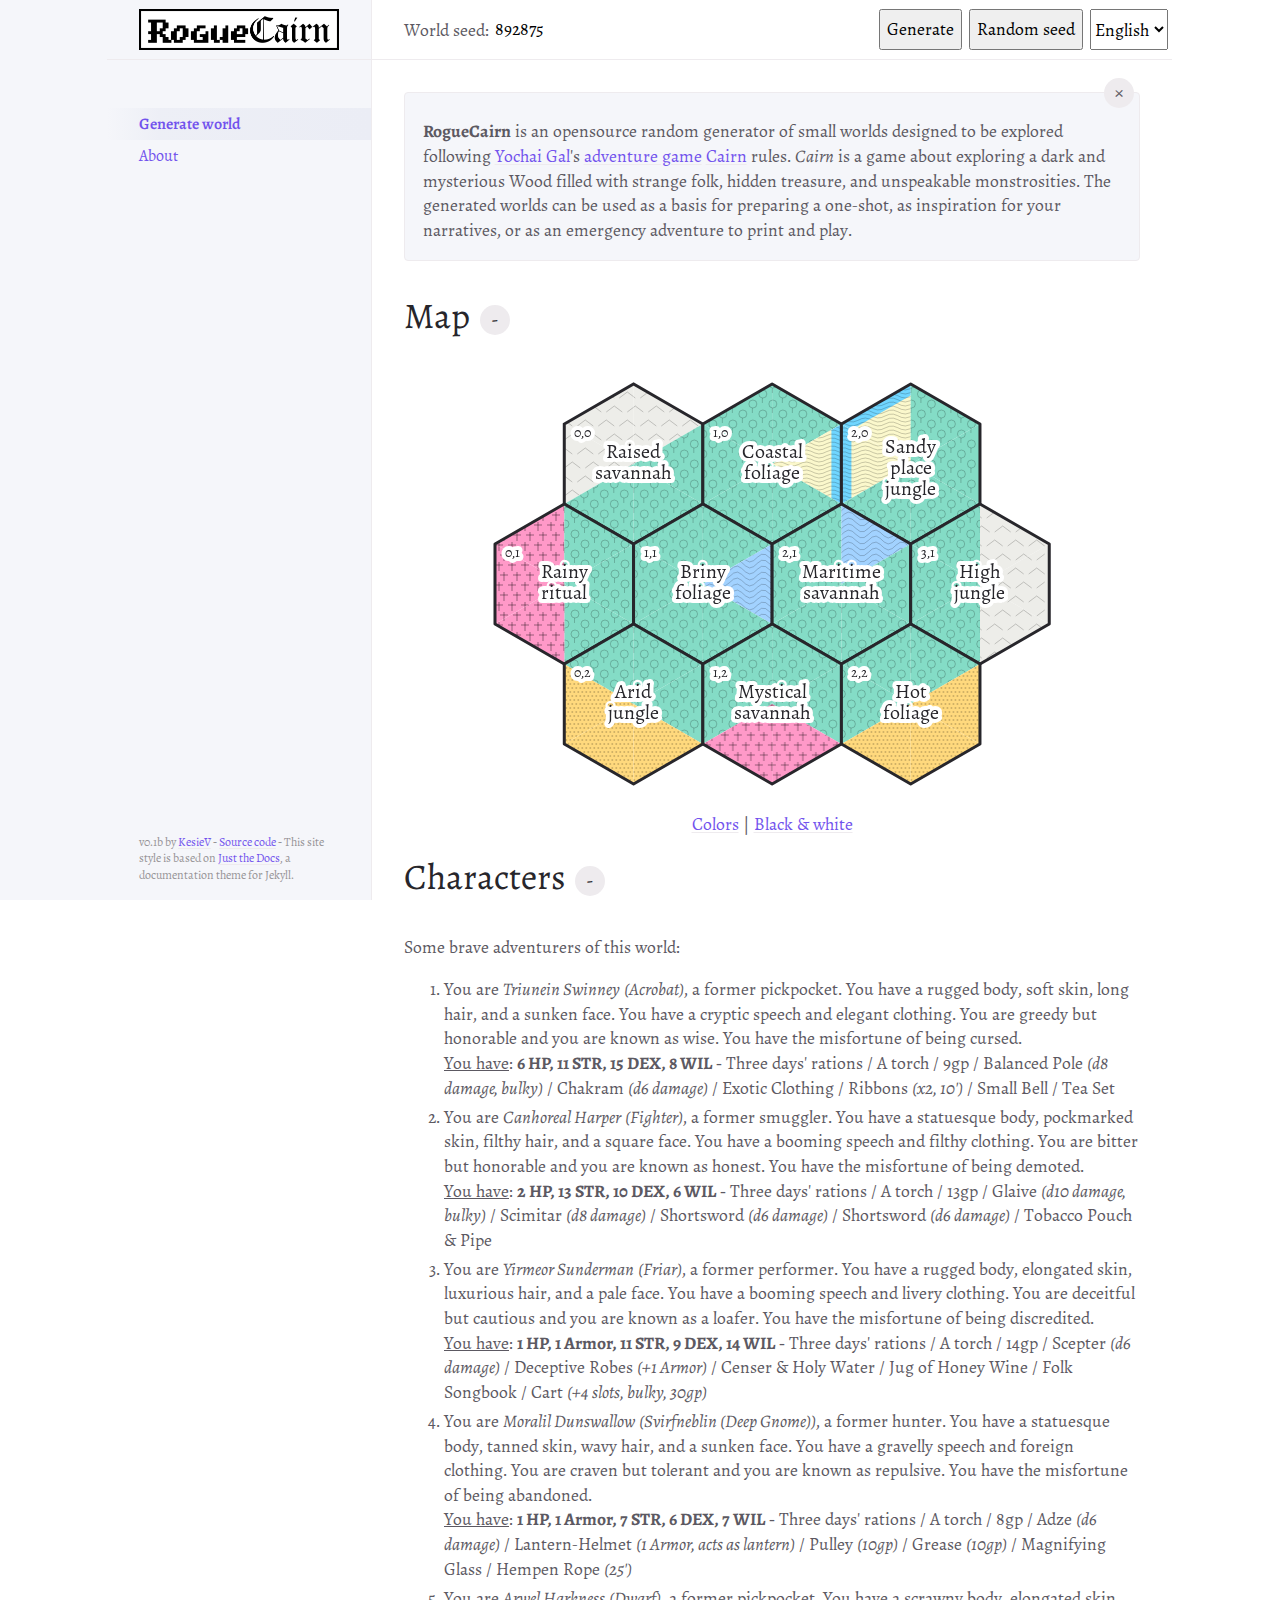
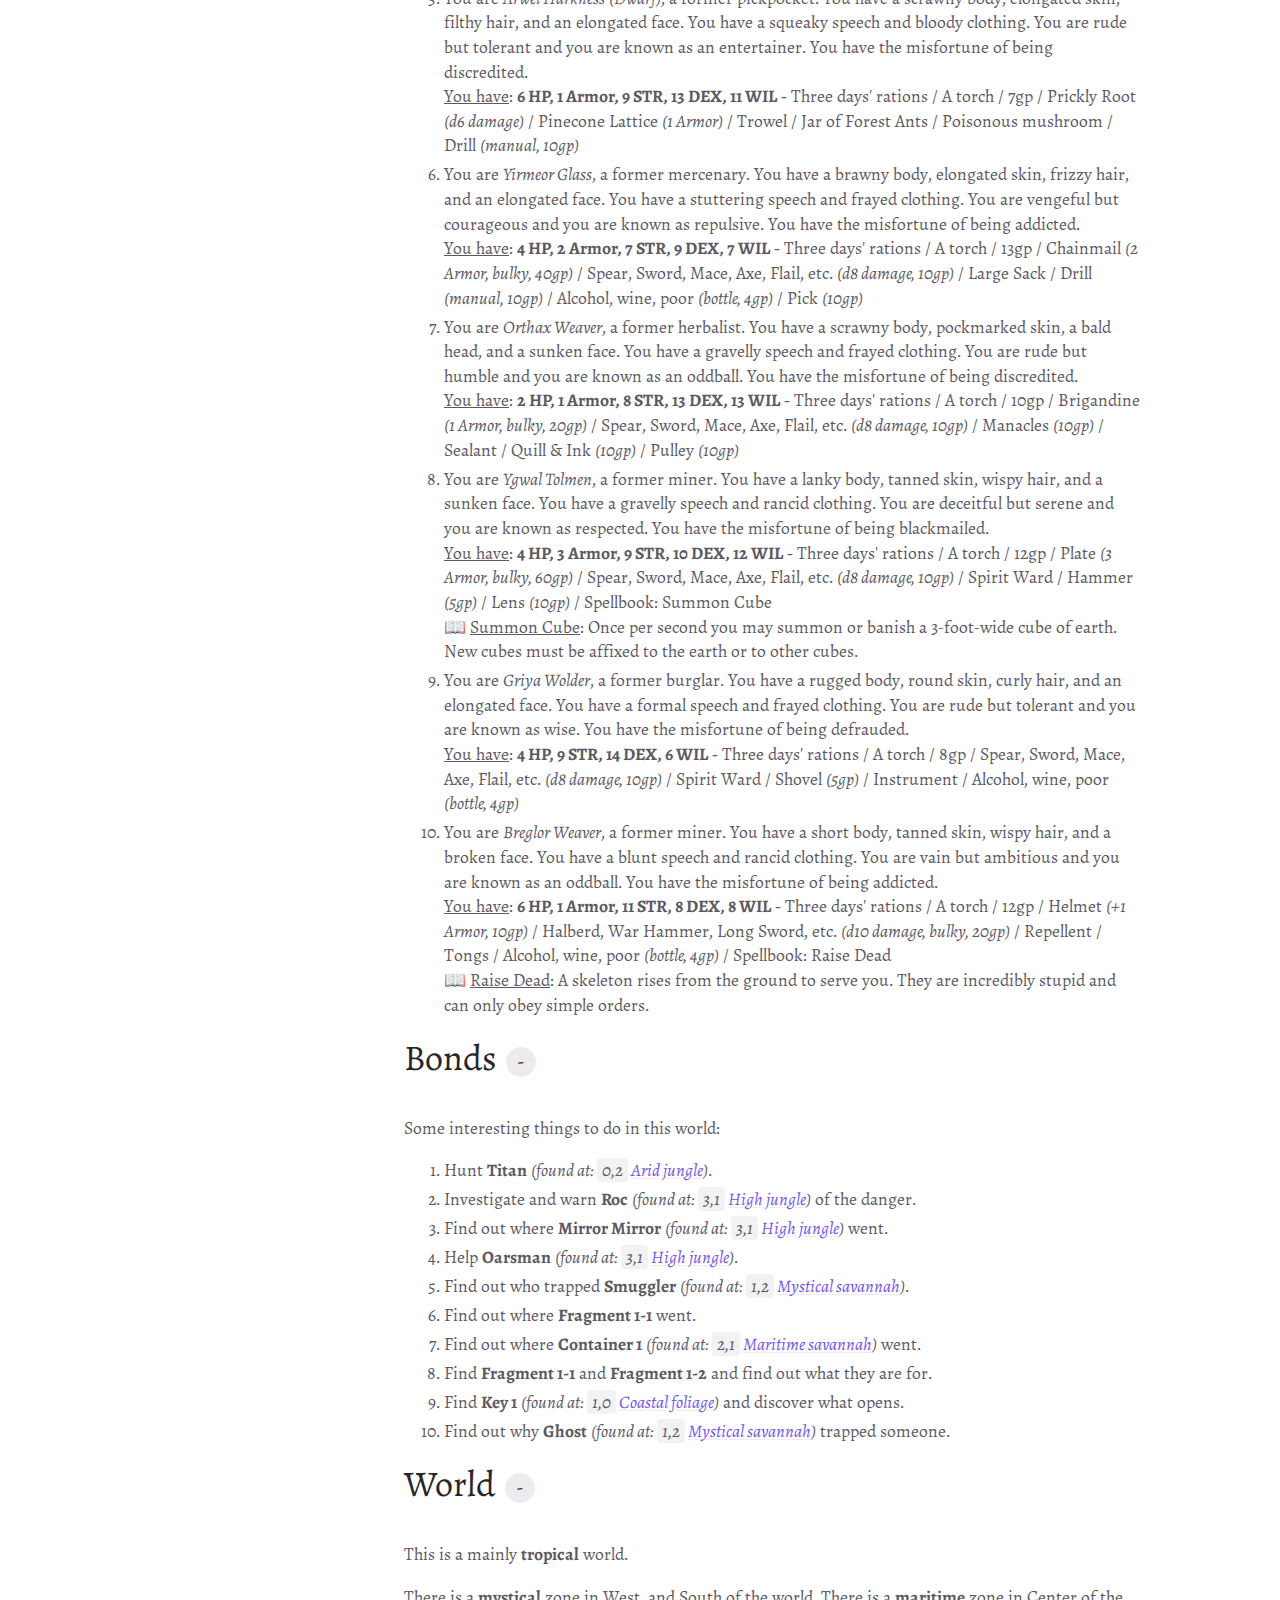
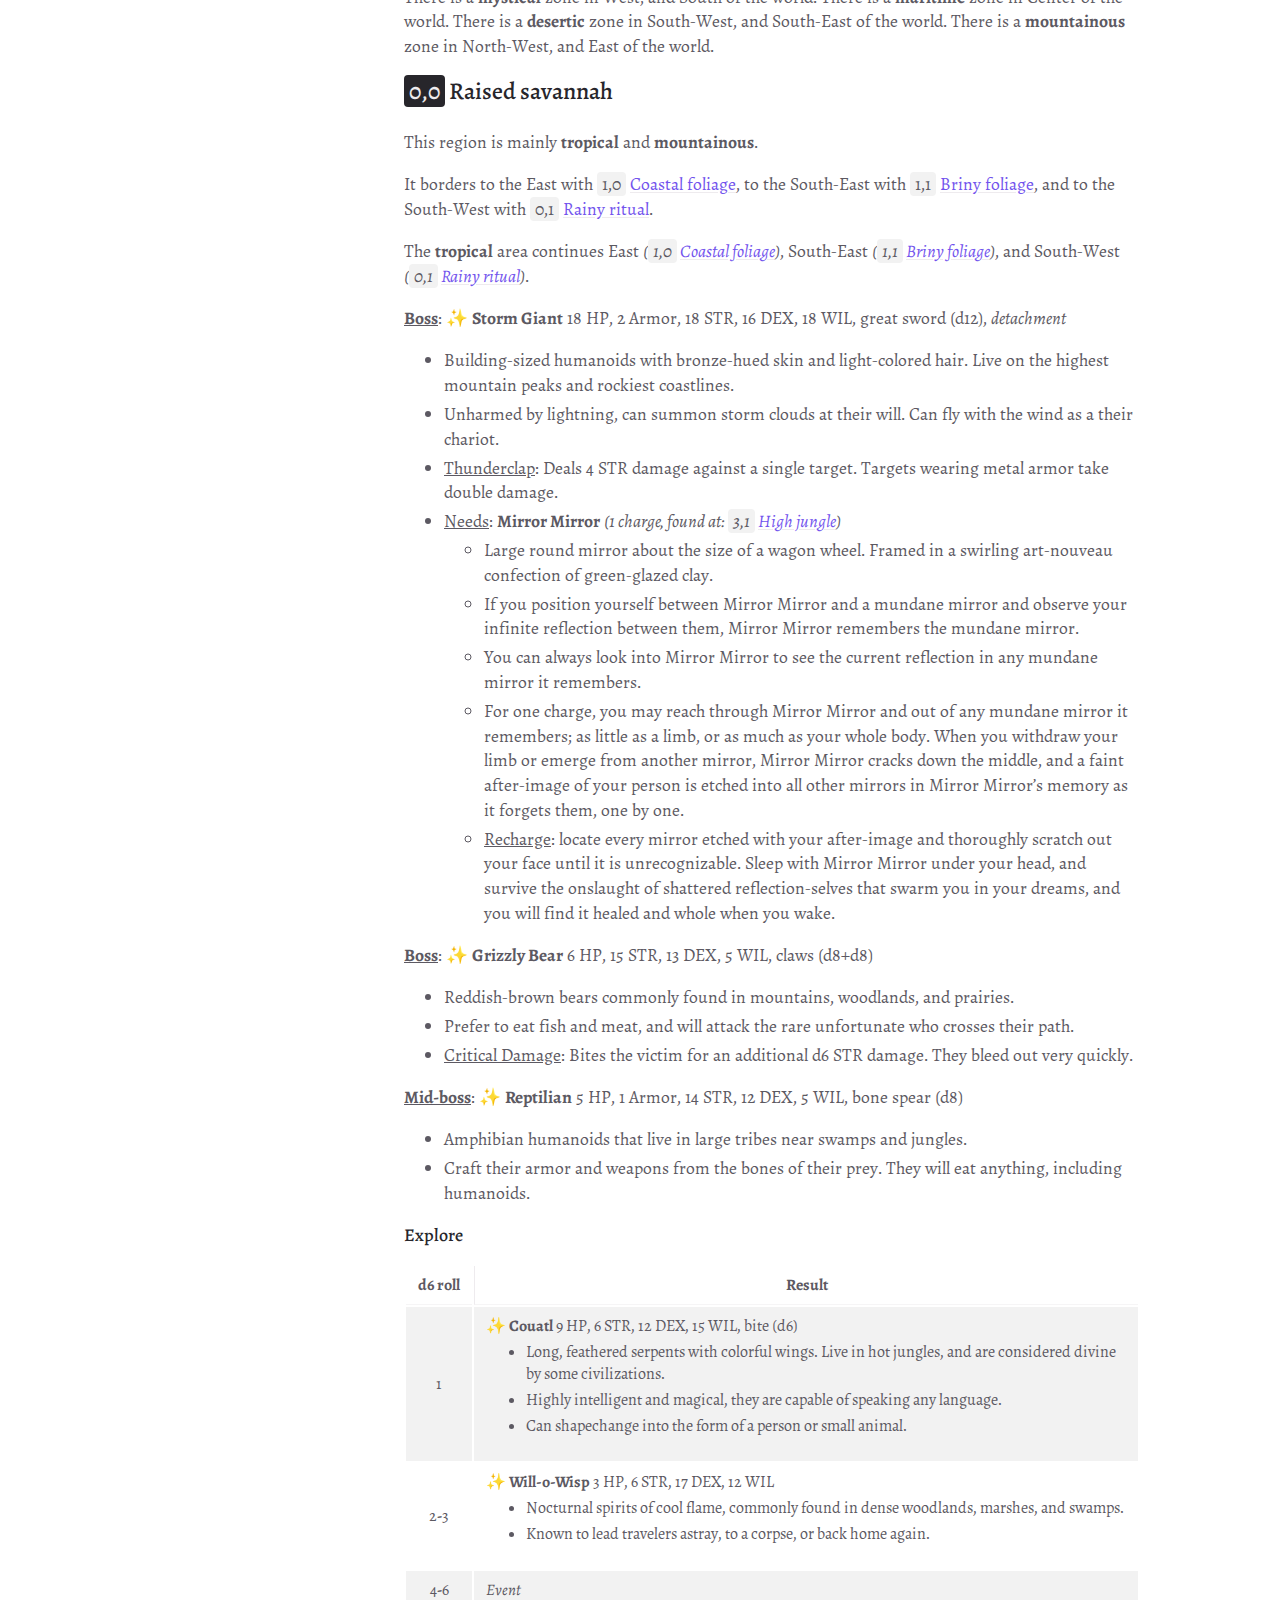
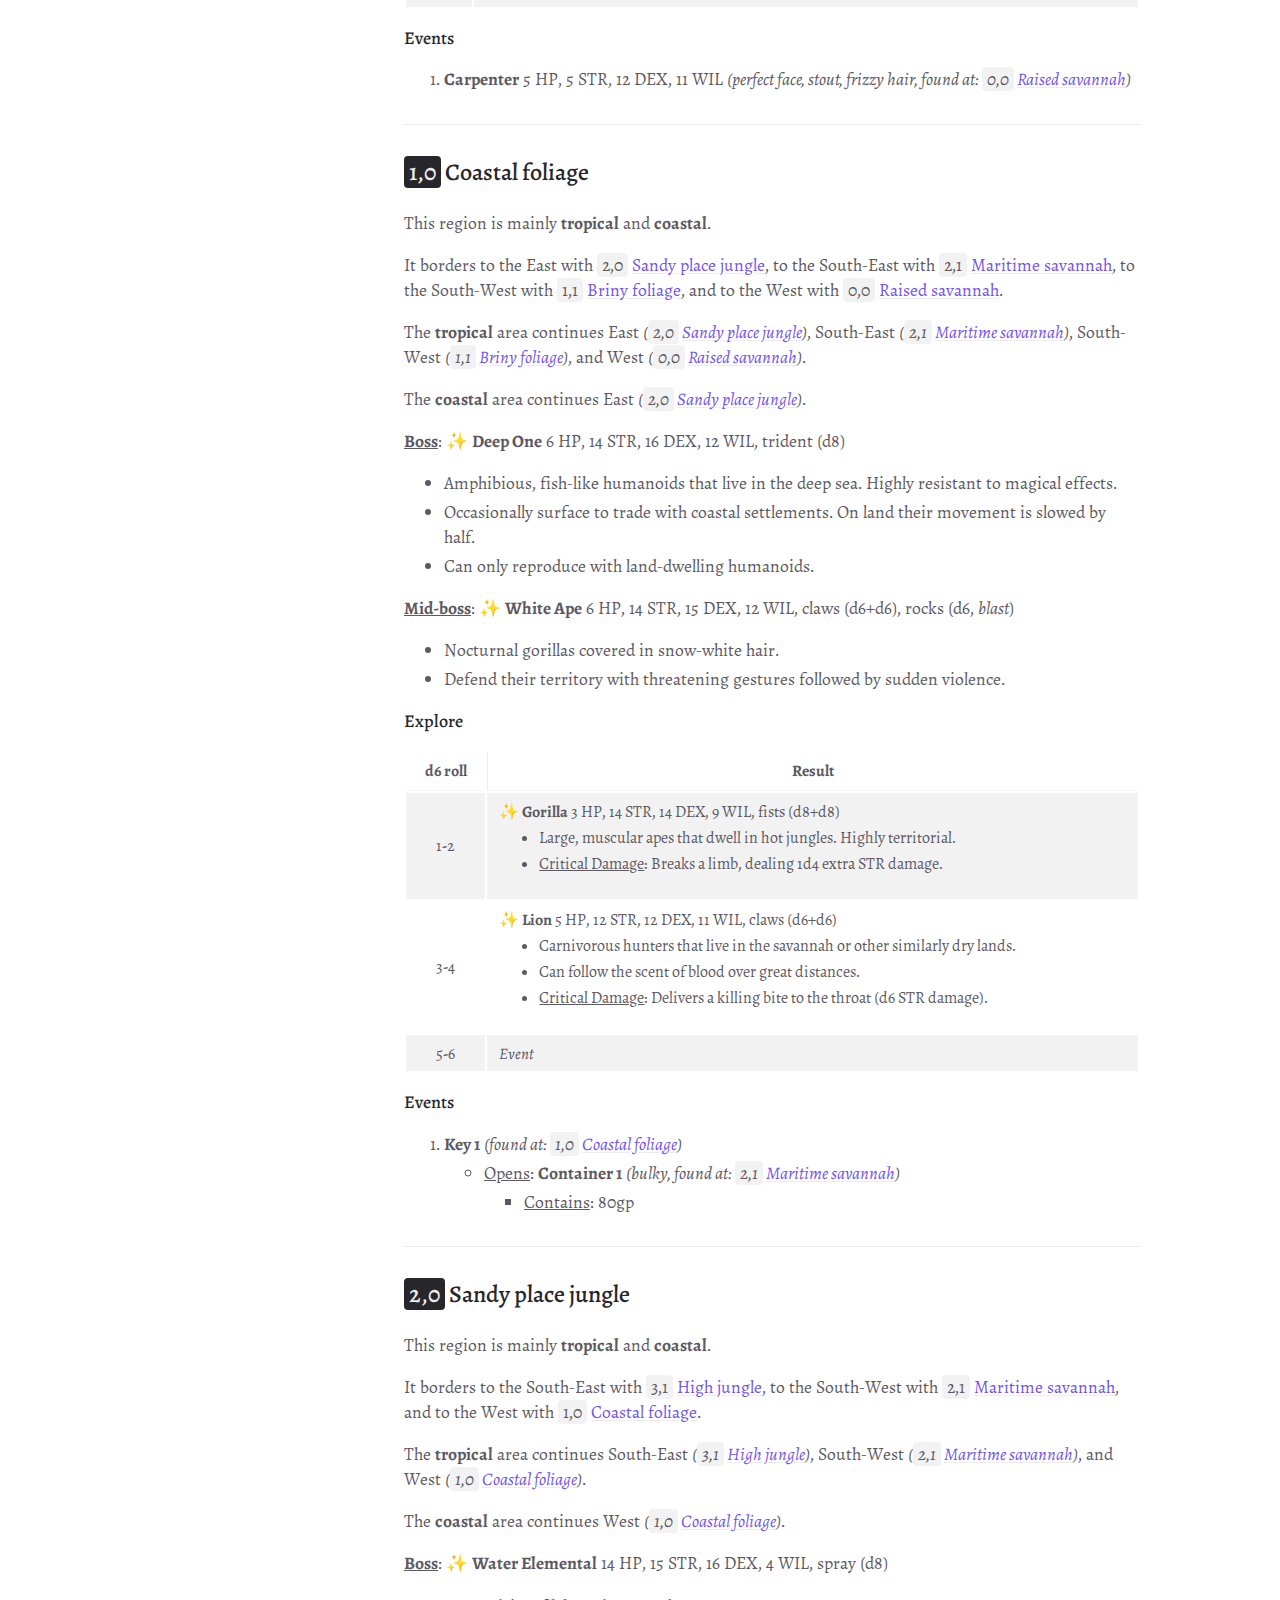
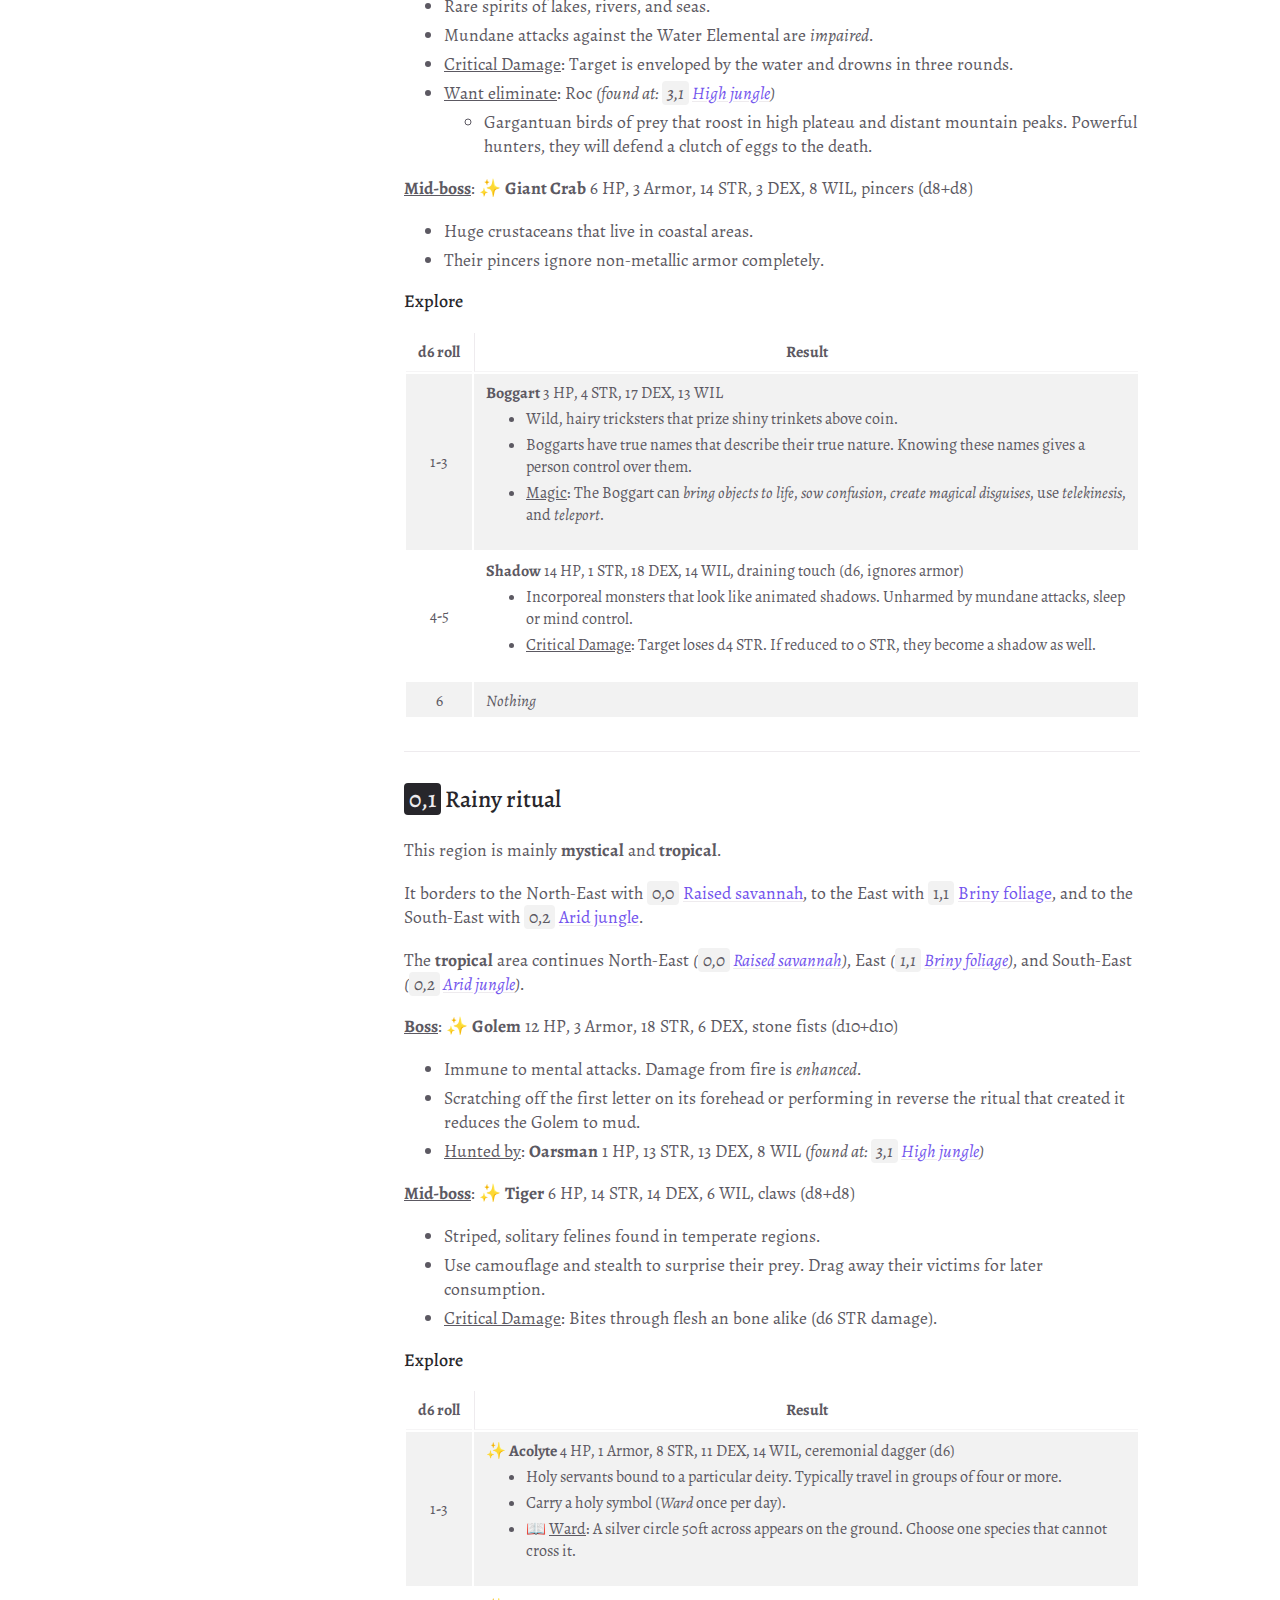
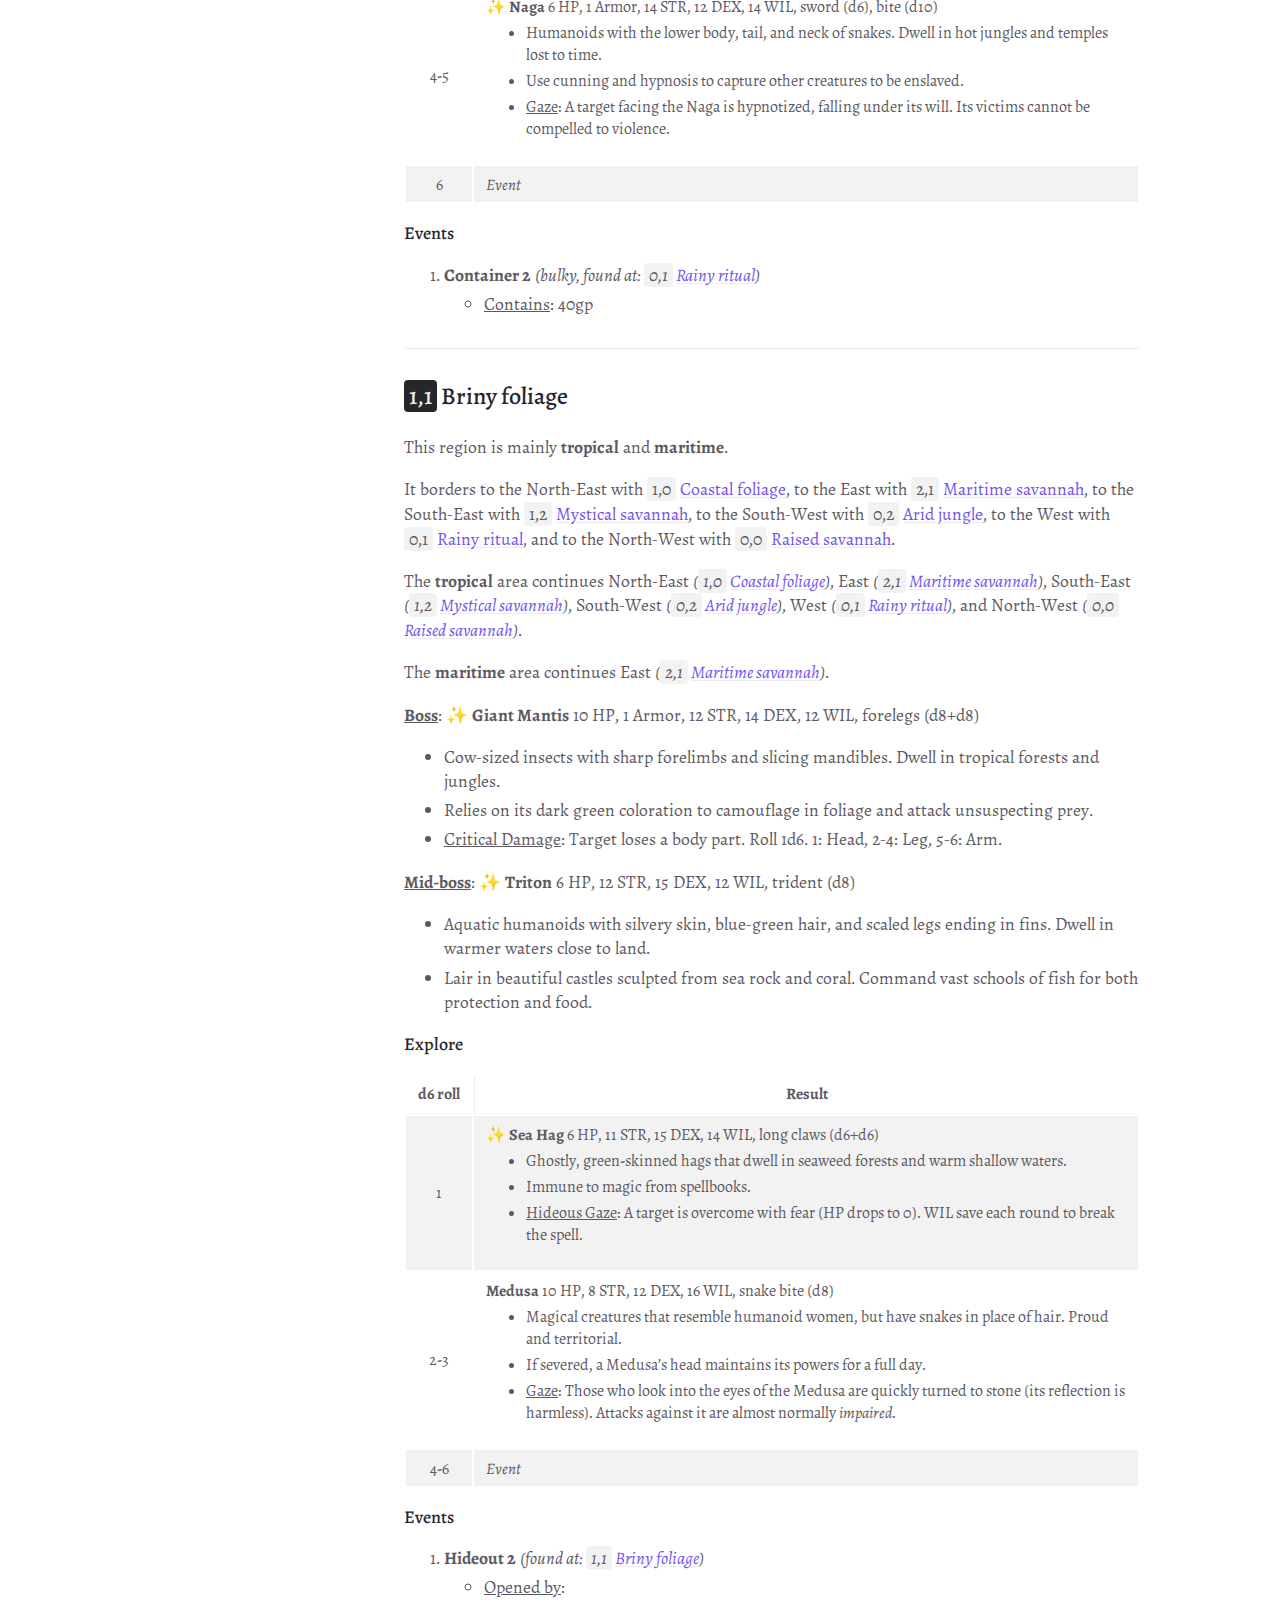
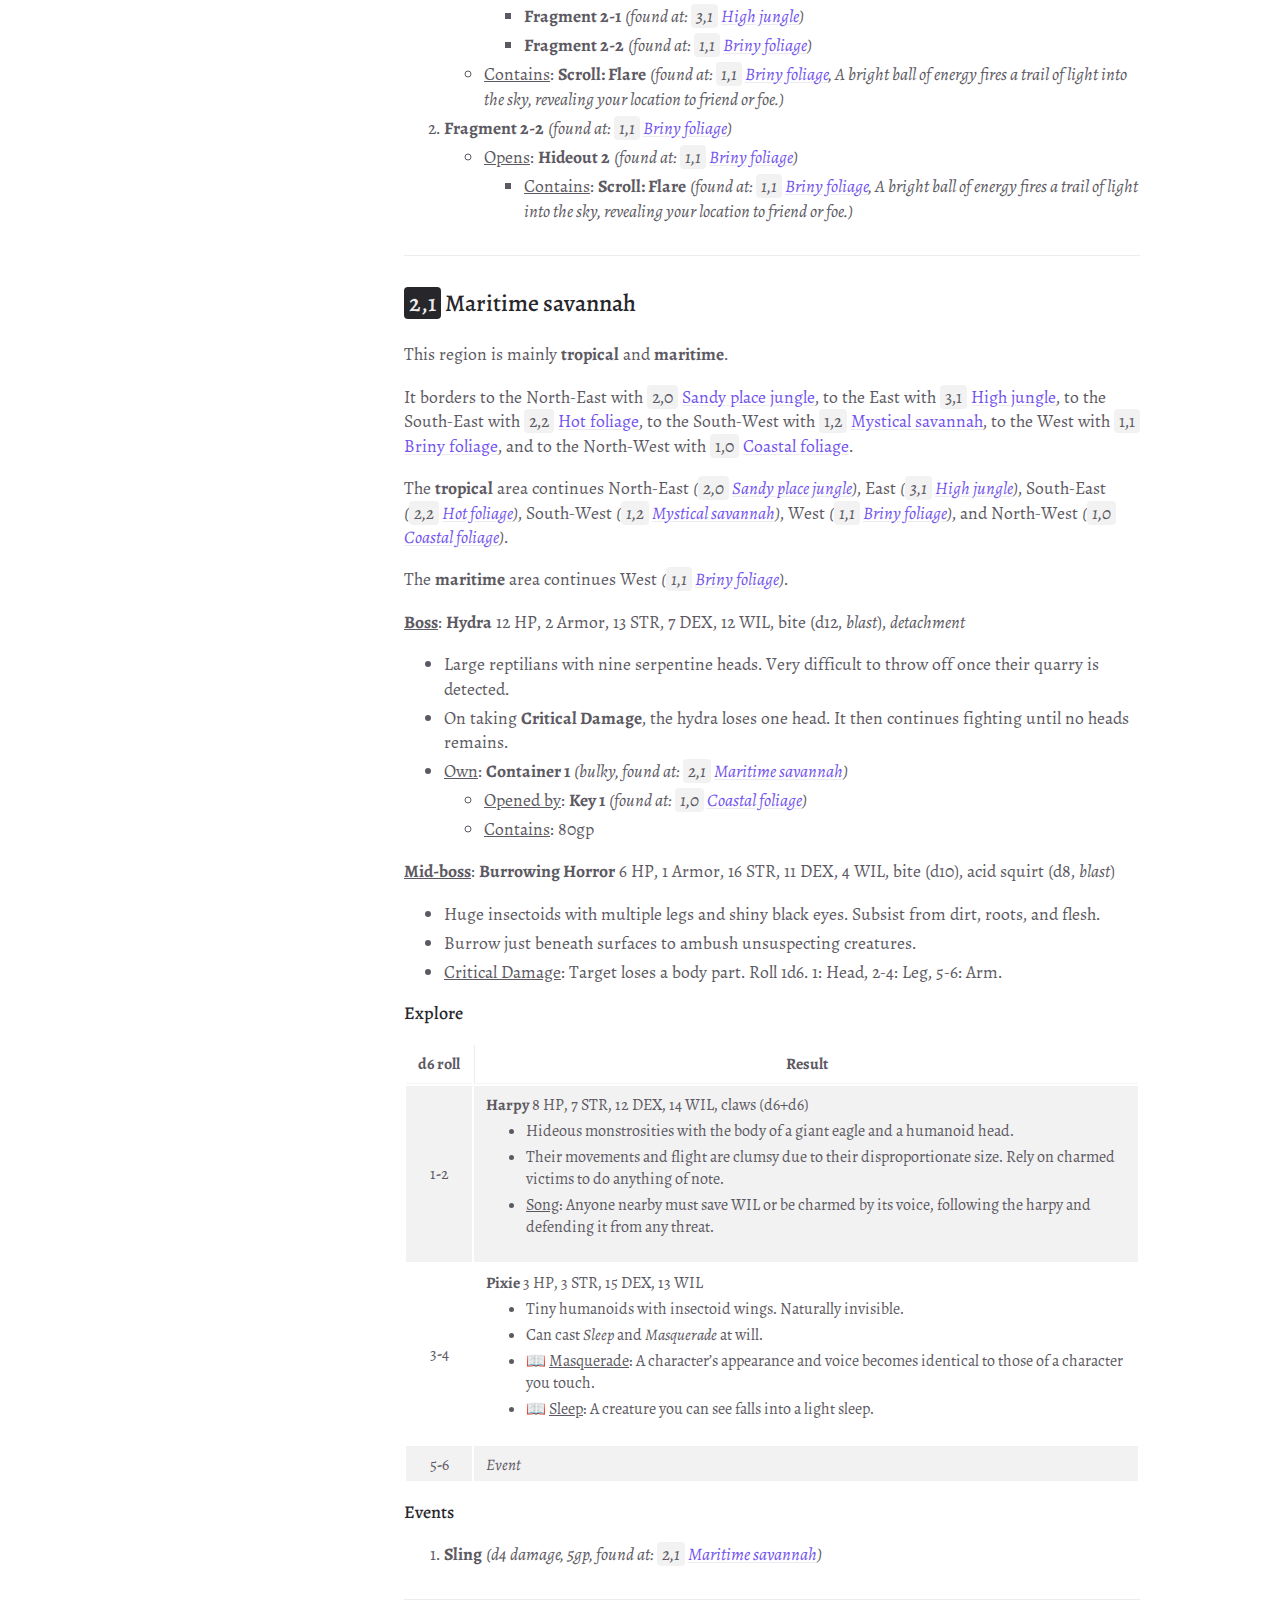
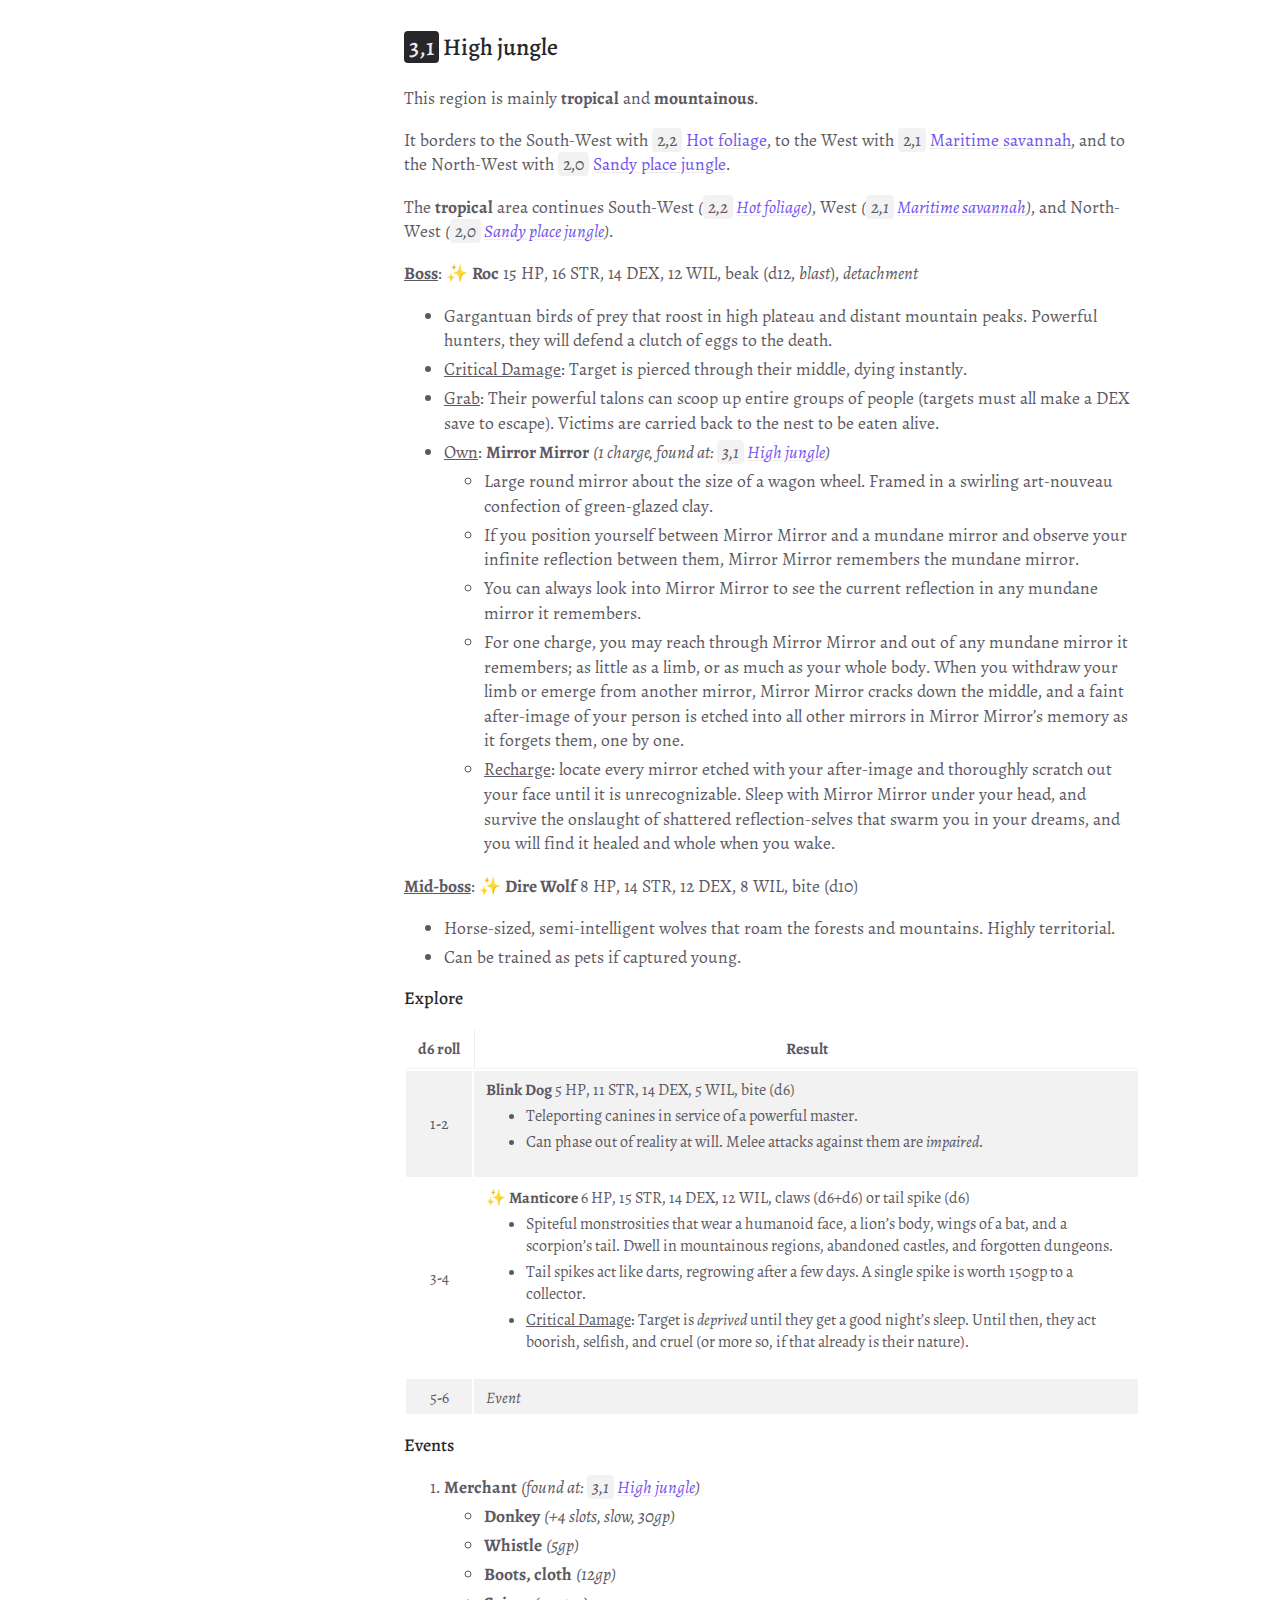
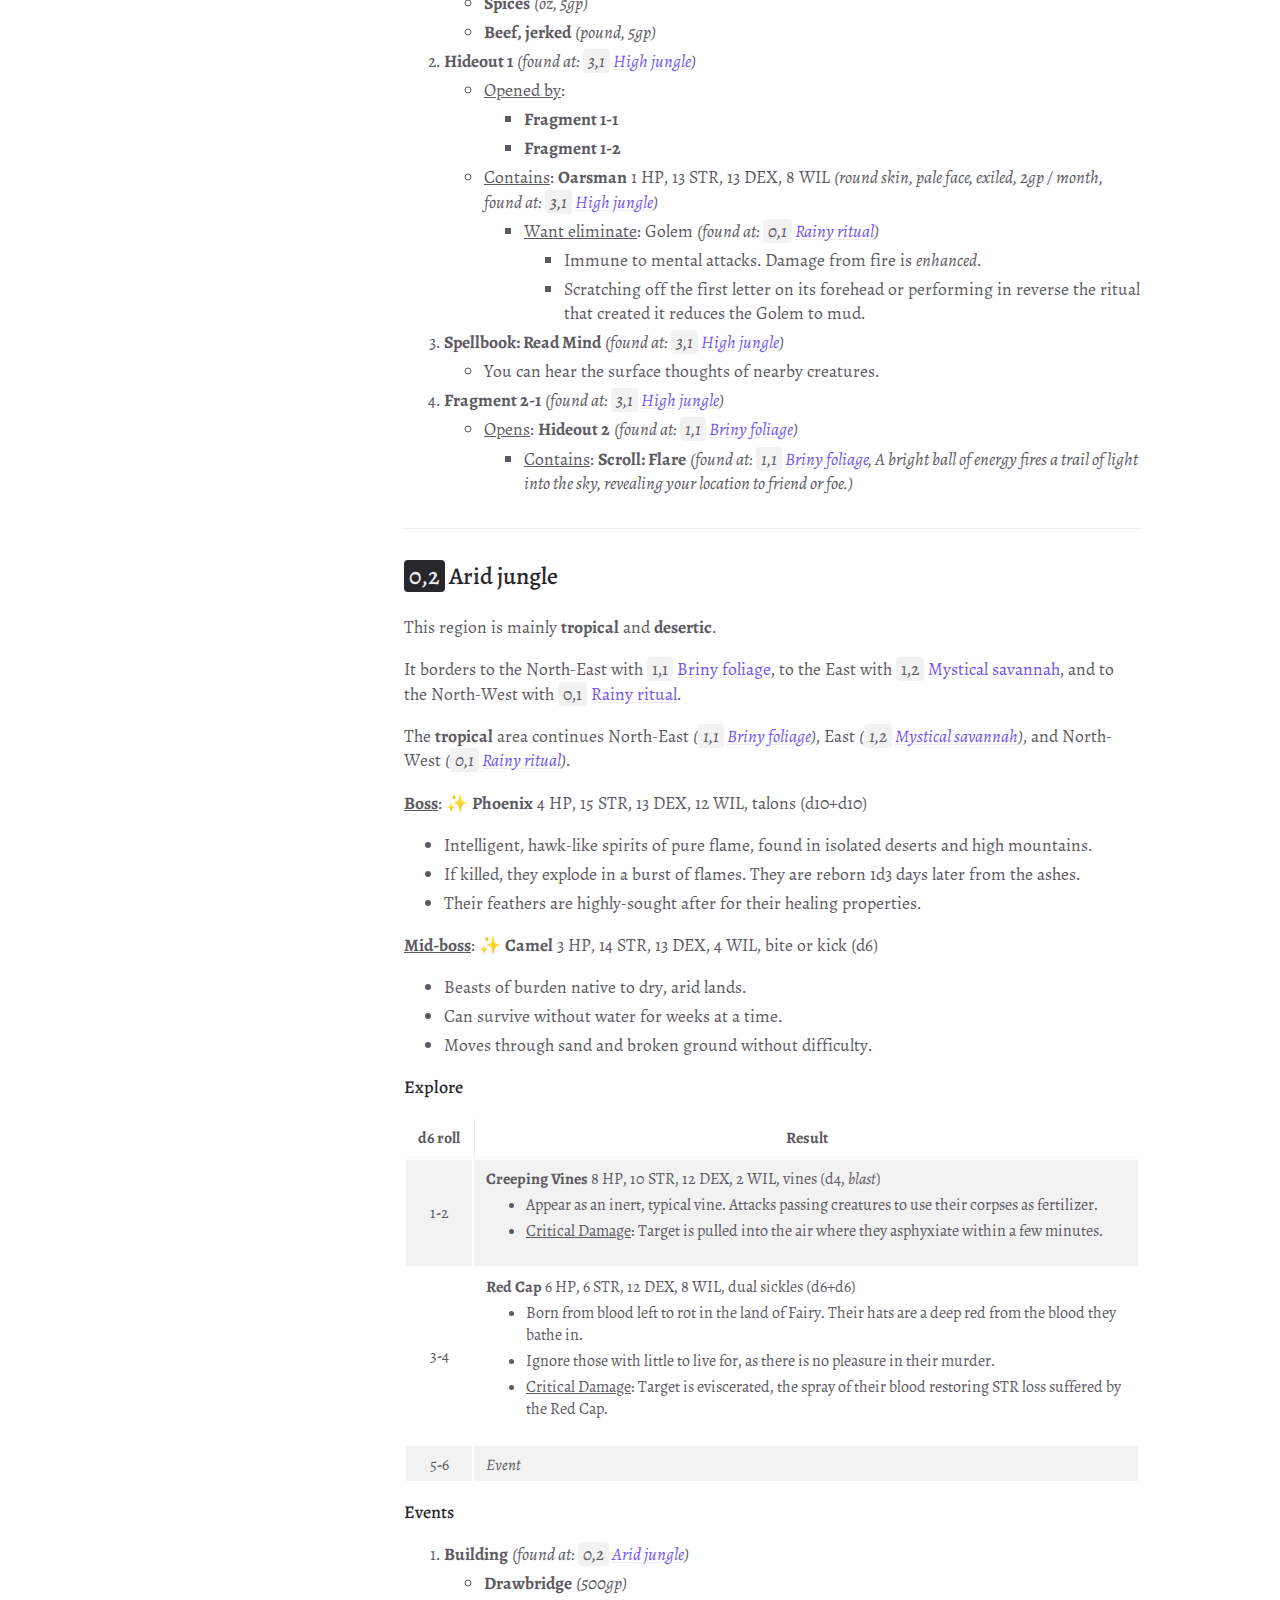
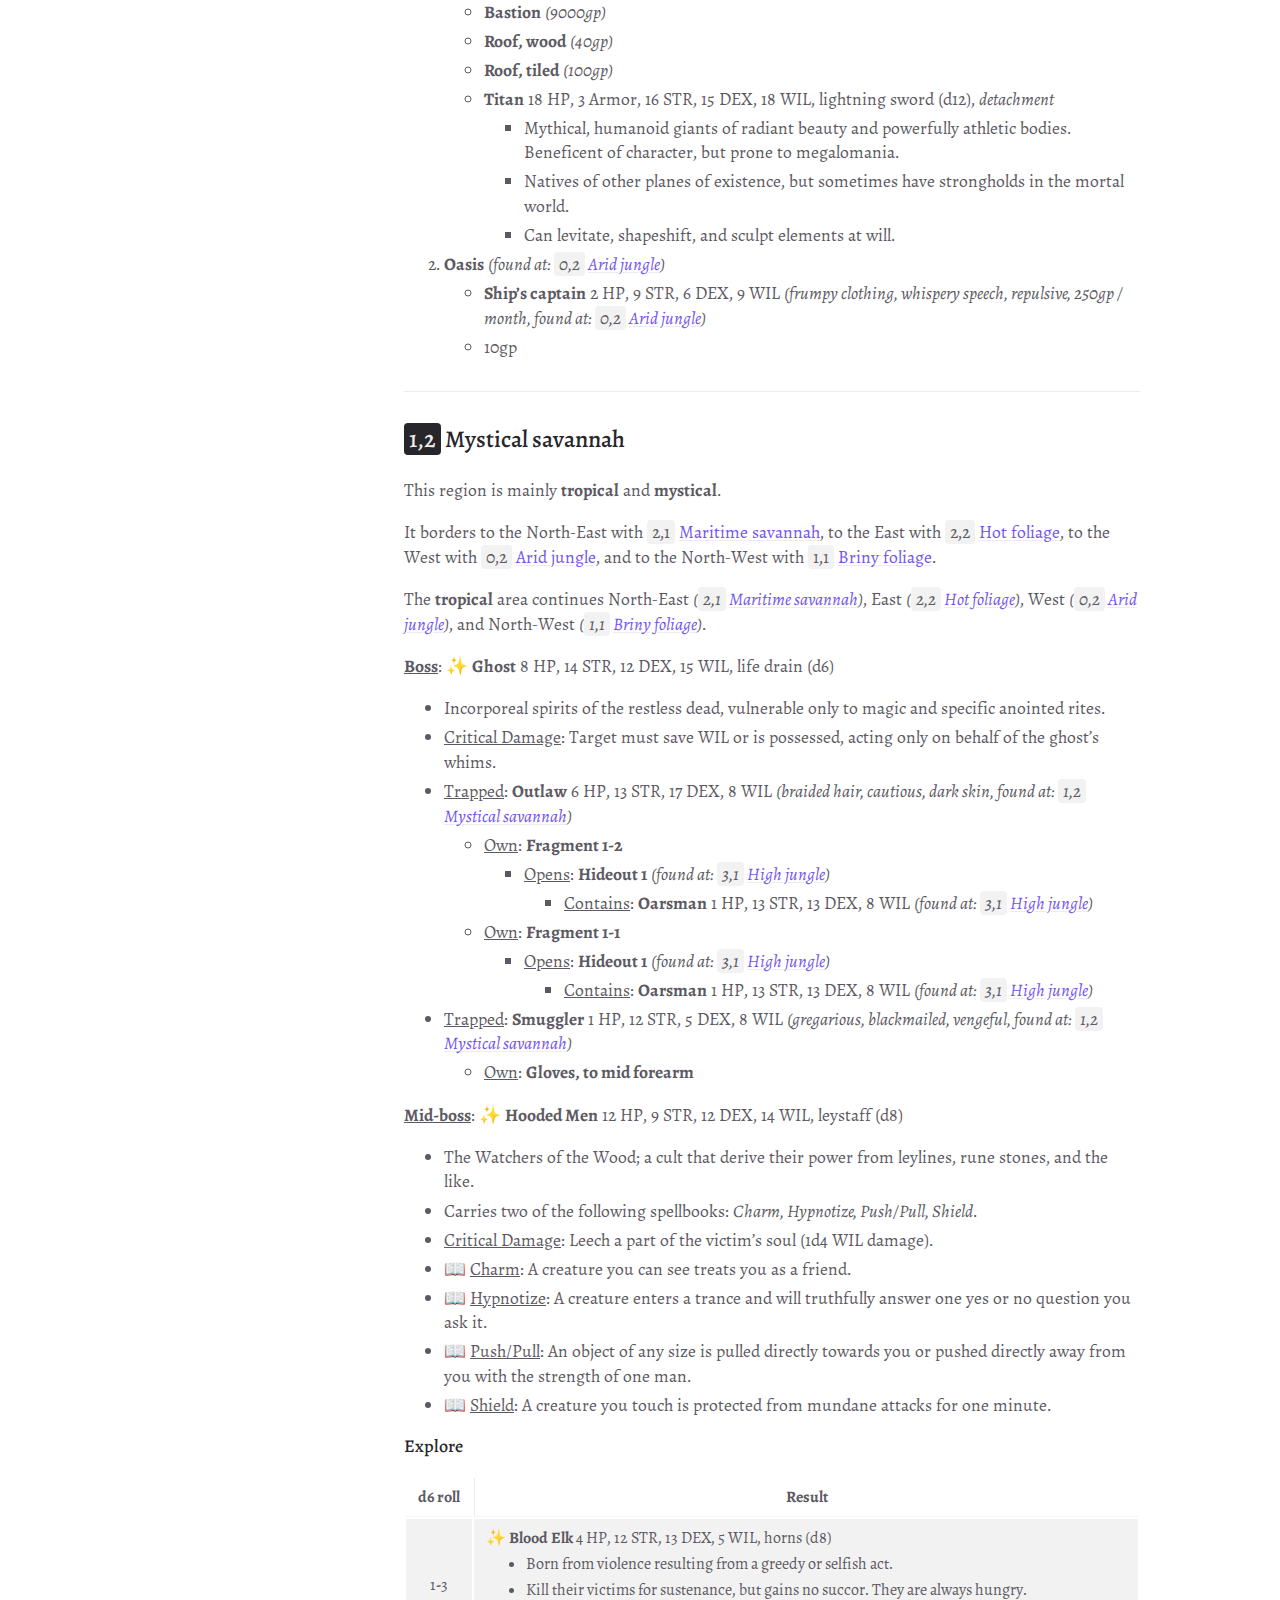
==== index.html @ ab4d0233 ":game_die: Entropy engulfs the world..." ====
<html>
    <head>
        <meta charset="UTF-8">

        <title>RogueCairn</title>
        <meta property="og:image" content="https://www.kesiev.com/roguecairn/images/og-image.png">
        <meta property="og:description" content="An opensource random generator of small worlds designed to be explored following Yochai Gal's Cairn adventure game rules.">
        
        <link rel="stylesheet" href="css/alegreya-webfont/style.css">
        <link rel="stylesheet" href="css/base-style.css">
        <link rel="stylesheet" href="css/style.css">
        <script src="js/random.js"></script>
        <script src="js/hexmap.js"></script>
        <script src="js/itemset.js"></script>
        <script src="js/generator.js"></script>
        <script src="js/renderer.js"></script>
        <script src="js/frontend.js"></script>
    </head>
    <body onload="onl()">
    <svg xmlns="http://www.w3.org/2000/svg" class="d-none"> <symbol id="svg-link" viewBox="0 0 24 24"> <title>Link</title> <svg xmlns="http://www.w3.org/2000/svg" width="24" height="24" viewBox="0 0 24 24" fill="none" stroke="currentColor" stroke-width="2" stroke-linecap="round" stroke-linejoin="round" class="feather feather-link"> <path d="M10 13a5 5 0 0 0 7.54.54l3-3a5 5 0 0 0-7.07-7.07l-1.72 1.71"></path><path d="M14 11a5 5 0 0 0-7.54-.54l-3 3a5 5 0 0 0 7.07 7.07l1.71-1.71"></path> </svg> </symbol> <symbol id="svg-menu" viewBox="0 0 24 24"> <title>Menu</title> <svg xmlns="http://www.w3.org/2000/svg" width="24" height="24" viewBox="0 0 24 24" fill="none" stroke="currentColor" stroke-width="2" stroke-linecap="round" stroke-linejoin="round" class="feather feather-menu"> <line x1="3" y1="12" x2="21" y2="12"></line><line x1="3" y1="6" x2="21" y2="6"></line><line x1="3" y1="18" x2="21" y2="18"></line> </svg> </symbol> <symbol id="svg-arrow-right" viewBox="0 0 24 24"> <title>Expand</title> <svg xmlns="http://www.w3.org/2000/svg" width="24" height="24" viewBox="0 0 24 24" fill="none" stroke="currentColor" stroke-width="2" stroke-linecap="round" stroke-linejoin="round" class="feather feather-chevron-right"> <polyline points="9 18 15 12 9 6"></polyline> </svg> </symbol> <!-- Feather. MIT License: https://github.com/feathericons/feather/blob/master/LICENSE --> <symbol id="svg-external-link" width="24" height="24" viewBox="0 0 24 24" fill="none" stroke="currentColor" stroke-width="2" stroke-linecap="round" stroke-linejoin="round" class="feather feather-external-link"> <title id="svg-external-link-title">(external link)</title> <path d="M18 13v6a2 2 0 0 1-2 2H5a2 2 0 0 1-2-2V8a2 2 0 0 1 2-2h6"></path><polyline points="15 3 21 3 21 9"></polyline><line x1="10" y1="14" x2="21" y2="3"></line> </symbol> <symbol id="svg-doc" viewBox="0 0 24 24"> <title>Document</title> <svg xmlns="http://www.w3.org/2000/svg" width="24" height="24" viewBox="0 0 24 24" fill="none" stroke="currentColor" stroke-width="2" stroke-linecap="round" stroke-linejoin="round" class="feather feather-file"> <path d="M13 2H6a2 2 0 0 0-2 2v16a2 2 0 0 0 2 2h12a2 2 0 0 0 2-2V9z"></path><polyline points="13 2 13 9 20 9"></polyline> </svg> </symbol> <symbol id="svg-search" viewBox="0 0 24 24"> <title>Search</title> <svg xmlns="http://www.w3.org/2000/svg" width="24" height="24" viewBox="0 0 24 24" fill="none" stroke="currentColor" stroke-width="2" stroke-linecap="round" stroke-linejoin="round" class="feather feather-search"> <circle cx="11" cy="11" r="8"></circle><line x1="21" y1="21" x2="16.65" y2="16.65"></line> </svg> </symbol> <!-- Bootstrap Icons. MIT License: https://github.com/twbs/icons/blob/main/LICENSE.md --> <symbol id="svg-copy" viewBox="0 0 16 16"> <title>Copy</title> <svg xmlns="http://www.w3.org/2000/svg" width="16" height="16" fill="currentColor" class="bi bi-clipboard" viewBox="0 0 16 16"> <path d="M4 1.5H3a2 2 0 0 0-2 2V14a2 2 0 0 0 2 2h10a2 2 0 0 0 2-2V3.5a2 2 0 0 0-2-2h-1v1h1a1 1 0 0 1 1 1V14a1 1 0 0 1-1 1H3a1 1 0 0 1-1-1V3.5a1 1 0 0 1 1-1h1v-1z"></path> <path d="M9.5 1a.5.5 0 0 1 .5.5v1a.5.5 0 0 1-.5.5h-3a.5.5 0 0 1-.5-.5v-1a.5.5 0 0 1 .5-.5h3zm-3-1A1.5 1.5 0 0 0 5 1.5v1A1.5 1.5 0 0 0 6.5 4h3A1.5 1.5 0 0 0 11 2.5v-1A1.5 1.5 0 0 0 9.5 0h-3z"></path> </svg> </symbol> <symbol id="svg-copied" viewBox="0 0 16 16"> <title>Copied</title> <svg xmlns="http://www.w3.org/2000/svg" width="16" height="16" fill="currentColor" class="bi bi-clipboard-check-fill" viewBox="0 0 16 16"> <path d="M6.5 0A1.5 1.5 0 0 0 5 1.5v1A1.5 1.5 0 0 0 6.5 4h3A1.5 1.5 0 0 0 11 2.5v-1A1.5 1.5 0 0 0 9.5 0h-3Zm3 1a.5.5 0 0 1 .5.5v1a.5.5 0 0 1-.5.5h-3a.5.5 0 0 1-.5-.5v-1a.5.5 0 0 1 .5-.5h3Z"></path> <path d="M4 1.5H3a2 2 0 0 0-2 2V14a2 2 0 0 0 2 2h10a2 2 0 0 0 2-2V3.5a2 2 0 0 0-2-2h-1v1A2.5 2.5 0 0 1 9.5 5h-3A2.5 2.5 0 0 1 4 2.5v-1Zm6.854 7.354-3 3a.5.5 0 0 1-.708 0l-1.5-1.5a.5.5 0 0 1 .708-.708L7.5 10.793l2.646-2.647a.5.5 0 0 1 .708.708Z"></path> </svg> </symbol> </svg>
    <span id="out"></span>
<script>

function onl() {

    let
        generator = new Generator(),
        renderer = new Renderer(),
        frontend = new Frontend();

    generator.initialize((data)=>{
        renderer.initialize(data);
        frontend.initialize(data,generator,renderer);
    })

}
</script>
</body>
</html>
---- css/alegreya-webfont/style.css ----
/* #### Generated By: http://font.download #### */

    @font-face {
    font-family: 'Alegreya Regular';
    font-style: normal;
    font-weight: normal;
    src: local('Alegreya Regular'), url('Alegreya-Regular.woff') format('woff');
    }
    

    @font-face {
    font-family: 'Alegreya';
    font-style: normal;
    font-weight: normal;
    src: local('Alegreya'), url('Alegreya-Regular.woff') format('woff');
    }
    

    @font-face {
    font-family: 'Alegreya Italic';
    font-style: normal;
    font-weight: normal;
    src: local('Alegreya Italic'), url('Alegreya-Italic.woff') format('woff');
    }
    

    @font-face {
    font-family: 'Alegreya Medium';
    font-style: normal;
    font-weight: normal;
    src: local('Alegreya Medium'), url('Alegreya-Medium.woff') format('woff');
    }
    

    @font-face {
    font-family: 'Alegreya Medium Italic';
    font-style: normal;
    font-weight: normal;
    src: local('Alegreya Medium Italic'), url('Alegreya-MediumItalic.woff') format('woff');
    }
    

    @font-face {
    font-family: 'Alegreya Bold';
    font-style: normal;
    font-weight: normal;
    src: local('Alegreya Bold'), url('Alegreya-Bold.woff') format('woff');
    }
    

    @font-face {
    font-family: 'Alegreya Bold Italic';
    font-style: normal;
    font-weight: normal;
    src: local('Alegreya Bold Italic'), url('Alegreya-BoldItalic.woff') format('woff');
    }
    

    @font-face {
    font-family: 'Alegreya ExtraBold';
    font-style: normal;
    font-weight: normal;
    src: local('Alegreya ExtraBold'), url('Alegreya-ExtraBold.woff') format('woff');
    }
    

    @font-face {
    font-family: 'Alegreya ExtraBold Italic';
    font-style: normal;
    font-weight: normal;
    src: local('Alegreya ExtraBold Italic'), url('Alegreya-ExtraBoldItalic.woff') format('woff');
    }
    

    @font-face {
    font-family: 'Alegreya Black';
    font-style: normal;
    font-weight: normal;
    src: local('Alegreya Black'), url('Alegreya-Black.woff') format('woff');
    }
    

    @font-face {
    font-family: 'Alegreya Black Italic';
    font-style: normal;
    font-weight: normal;
    src: local('Alegreya Black Italic'), url('Alegreya-BlackItalic.woff') format('woff');
    }
    

    @font-face {
    font-family: 'Alegreya SC';
    font-style: normal;
    font-weight: normal;
    src: local('Alegreya SC'), url('AlegreyaSC-Regular.woff') format('woff');
    }
    

    @font-face {
    font-family: 'Alegreya SC Italic';
    font-style: normal;
    font-weight: normal;
    src: local('Alegreya SC Italic'), url('AlegreyaSC-Italic.woff') format('woff');
    }
    

    @font-face {
    font-family: 'Alegreya SC Bold';
    font-style: normal;
    font-weight: normal;
    src: local('Alegreya SC Bold'), url('AlegreyaSC-Bold.woff') format('woff');
    }
    

    @font-face {
    font-family: 'Alegreya SC Bold Italic';
    font-style: normal;
    font-weight: normal;
    src: local('Alegreya SC Bold Italic'), url('AlegreyaSC-BoldItalic.woff') format('woff');
    }
    

    @font-face {
    font-family: 'Alegreya SC Black';
    font-style: normal;
    font-weight: normal;
    src: local('Alegreya SC Black'), url('AlegreyaSC-Black.woff') format('woff');
    }
    

    @font-face {
    font-family: 'Alegreya SC Black Italic';
    font-style: normal;
    font-weight: normal;
    src: local('Alegreya SC Black Italic'), url('AlegreyaSC-BlackItalic.woff') format('woff');
    }
---- css/base-style.css ----
@import url("https://fonts.googleapis.com/css2?family=Alegreya:ital,wght@0,400;0,500;0,600;0,700;1,400;1,500;1,600;1,700&display=swap");.highlight,pre.highlight {
    background: #f9f9f9;
    color: #383942
}

.highlight pre {
    background: #f9f9f9
}

.highlight .hll {
    background: #f9f9f9
}

.highlight .c {
    color: #9fa0a6;
    font-style: italic
}

.highlight .err {
    color: #fff;
    background-color: #e05151
}

.highlight .k {
    color: #a625a4
}

.highlight .l {
    color: #50a04f
}

.highlight .n {
    color: #383942
}

.highlight .o {
    color: #383942
}

.highlight .p {
    color: #383942
}

.highlight .cm {
    color: #9fa0a6;
    font-style: italic
}

.highlight .cp {
    color: #9fa0a6;
    font-style: italic
}

.highlight .c1 {
    color: #9fa0a6;
    font-style: italic
}

.highlight .cs {
    color: #9fa0a6;
    font-style: italic
}

.highlight .ge {
    font-style: italic
}

.highlight .gs {
    font-weight: 700
}

.highlight .kc {
    color: #a625a4
}

.highlight .kd {
    color: #a625a4
}

.highlight .kn {
    color: #a625a4
}

.highlight .kp {
    color: #a625a4
}

.highlight .kr {
    color: #a625a4
}

.highlight .kt {
    color: #a625a4
}

.highlight .ld {
    color: #50a04f
}

.highlight .m {
    color: #b66a00
}

.highlight .s {
    color: #50a04f
}

.highlight .na {
    color: #b66a00
}

.highlight .nb {
    color: #ca7601
}

.highlight .nc {
    color: #ca7601
}

.highlight .no {
    color: #ca7601
}

.highlight .nd {
    color: #ca7601
}

.highlight .ni {
    color: #ca7601
}

.highlight .ne {
    color: #ca7601
}

.highlight .nf {
    color: #383942
}

.highlight .nl {
    color: #ca7601
}

.highlight .nn {
    color: #383942
}

.highlight .nx {
    color: #383942
}

.highlight .py {
    color: #ca7601
}

.highlight .nt {
    color: #e35549
}

.highlight .nv {
    color: #ca7601
}

.highlight .ow {
    font-weight: 700
}

.highlight .w {
    color: #f8f8f2
}

.highlight .mf {
    color: #b66a00
}

.highlight .mh {
    color: #b66a00
}

.highlight .mi {
    color: #b66a00
}

.highlight .mo {
    color: #b66a00
}

.highlight .sb {
    color: #50a04f
}

.highlight .sc {
    color: #50a04f
}

.highlight .sd {
    color: #50a04f
}

.highlight .s2 {
    color: #50a04f
}

.highlight .se {
    color: #50a04f
}

.highlight .sh {
    color: #50a04f
}

.highlight .si {
    color: #50a04f
}

.highlight .sx {
    color: #50a04f
}

.highlight .sr {
    color: #0083bb
}

.highlight .s1 {
    color: #50a04f
}

.highlight .ss {
    color: #0083bb
}

.highlight .bp {
    color: #ca7601
}

.highlight .vc {
    color: #ca7601
}

.highlight .vg {
    color: #ca7601
}

.highlight .vi {
    color: #e35549
}

.highlight .il {
    color: #b66a00
}

.highlight .gu {
    color: #75715e
}

.highlight .gd {
    color: #e05151
}

.highlight .gi {
    color: #43d089
}

.highlight .language-json .w+.s2 {
    color: #e35549
}

.highlight .language-json .kc {
    color: #0083bb
}

/*! normalize.css v8.0.1 | MIT License | github.com/necolas/normalize.css */
html {
    line-height: 1.15;
    -webkit-text-size-adjust: 100%
}

body {
    margin: 0
}

main {
    display: block
}

h1 {
    font-size: 2em;
    margin: 0.67em 0
}

hr {
    box-sizing: content-box;
    height: 0;
    overflow: visible
}

pre {
    font-family: monospace, monospace;
    font-size: 1em
}

a {
    background-color: transparent
}

abbr[title] {
    border-bottom: none;
    text-decoration: underline;
    text-decoration: underline dotted
}

b,strong {
    font-weight: bolder
}

code,kbd,samp {
    font-family: monospace, monospace;
    font-size: 1em
}

small {
    font-size: 80%
}

sub,sup {
    font-size: 75%;
    line-height: 0;
    position: relative;
    vertical-align: baseline
}

sub {
    bottom: -0.25em
}

sup {
    top: -0.5em
}

img {
    border-style: none
}

button,input,optgroup,select,textarea {
    font-family: inherit;
    font-size: 100%;
    line-height: 1.15;
    margin: 0
}

button,input {
    overflow: visible
}

button,select {
    text-transform: none
}

button,[type="button"],[type="reset"],[type="submit"] {
    -webkit-appearance: button
}

button::-moz-focus-inner,[type="button"]::-moz-focus-inner,[type="reset"]::-moz-focus-inner,[type="submit"]::-moz-focus-inner {
    border-style: none;
    padding: 0
}

button:-moz-focusring,[type="button"]:-moz-focusring,[type="reset"]:-moz-focusring,[type="submit"]:-moz-focusring {
    outline: 1px dotted ButtonText
}

fieldset {
    padding: 0.35em 0.75em 0.625em
}

legend {
    box-sizing: border-box;
    color: inherit;
    display: table;
    max-width: 100%;
    padding: 0;
    white-space: normal
}

progress {
    vertical-align: baseline
}

textarea {
    overflow: auto
}

[type="checkbox"],[type="radio"] {
    box-sizing: border-box;
    padding: 0
}

[type="number"]::-webkit-inner-spin-button,[type="number"]::-webkit-outer-spin-button {
    height: auto
}

[type="search"] {
    -webkit-appearance: textfield;
    outline-offset: -2px
}

[type="search"]::-webkit-search-decoration {
    -webkit-appearance: none
}

::-webkit-file-upload-button {
    -webkit-appearance: button;
    font: inherit
}

details {
    display: block
}

summary {
    display: list-item
}

template {
    display: none
}

[hidden] {
    display: none
}

:root {
    color-scheme: light
}

* {
    box-sizing: border-box
}

html {
    font-size: .875rem !important;
    scroll-behavior: smooth
}

@media (min-width: 31.25rem) {
    html {
        font-size:1rem !important
    }
}

body {
    font-family: system-ui,-apple-system,blinkmacsystemfont,"Segoe UI",roboto,"Helvetica Neue",arial,sans-serif,"Segoe UI Emoji";
    font-size: inherit;
    line-height: 1.4;
    color: #5c5962;
    background-color: #fff;
    overflow-wrap: break-word
}

ol,ul,dl,pre,address,blockquote,table,div,hr,form,fieldset,noscript .table-wrapper {
    margin-top: 0
}

h1,h2,h3,h4,h5,h6,#toctitle {
    margin-top: 0;
    margin-bottom: 1em;
    font-weight: 500;
    line-height: 1.25;
    color: #27262b
}

p {
    margin-top: 1em;
    margin-bottom: 1em
}

a {
    color: #7253ed;
    text-decoration: none
}

a:not([class]) {
    text-decoration: underline;
    text-decoration-color: #eeebee;
    text-underline-offset: 2px
}

a:not([class]):hover {
    text-decoration-color: rgba(114,83,237,0.45)
}

code {
    font-family: "SFMono-Regular",menlo,consolas,monospace;
    font-size: 0.75em;
    line-height: 1.4
}

figure,pre {
    margin: 0
}

li {
    margin: 0.25em 0
}

img {
    max-width: 100%;
    height: auto
}

hr {
    height: 1px;
    padding: 0;
    margin: 2rem 0;
    background-color: #eeebee;
    border: 0
}

blockquote {
    margin: 10px 0;
    margin-block-start:0;margin-inline-start:0;padding-left: 1rem;
    border-left: 3px solid #eeebee
}

.side-bar {
    z-index: 0;
    display: flex;
    flex-wrap: wrap;
    background-color: #f5f6fa
}

@media (min-width: 50rem) {
    .side-bar {
        flex-flow:column nowrap;
        position: fixed;
        width: 15.5rem;
        height: 100%;
        border-right: 1px solid #eeebee;
        align-items: flex-end
    }
}

@media (min-width: 66.5rem) {
    .side-bar {
        width:calc((100% - 66.5rem) / 2 + 16.5rem);
        min-width: 16.5rem
    }
}

@media (min-width: 50rem) {
    .main {
        position:relative;
        max-width: 50rem;
        margin-left: 15.5rem
    }
}

@media (min-width: 66.5rem) {
    .main {
        margin-left:Max(16.5rem, calc((100% - 66.5rem) / 2 + 16.5rem))
    }
}

.main-content-wrap {
    padding-right: 1rem;
    padding-left: 1rem;
    padding-top: 1rem;
    padding-bottom: 1rem
}

@media (min-width: 50rem) {
    .main-content-wrap {
        padding-right:2rem;
        padding-left: 2rem
    }
}

@media (min-width: 50rem) {
    .main-content-wrap {
        padding-top:2rem;
        padding-bottom: 2rem
    }
}

.main-header {
    z-index: 0;
    display: none;
    background-color: #f5f6fa
}

@media (min-width: 50rem) {
    .main-header {
        display:flex;
        justify-content: space-between;
        height: 3.75rem;
        background-color: #fff;
        border-bottom: 1px solid #eeebee
    }
}

.main-header.nav-open {
    display: block
}

@media (min-width: 50rem) {
    .main-header.nav-open {
        display:flex
    }
}

.site-nav,.site-header,.site-footer {
    width: 100%
}

@media (min-width: 66.5rem) {
    .site-nav,.site-header,.site-footer {
        width:16.5rem
    }
}

.site-nav {
    display: none
}

.site-nav.nav-open {
    display: block
}

@media (min-width: 50rem) {
    .site-nav {
        display:block;
        padding-top: 3rem;
        padding-bottom: 1rem;
        overflow-y: auto;
        flex: 1 1 auto
    }
}

.site-header {
    display: flex;
    min-height: 3.75rem;
    align-items: center
}

@media (min-width: 50rem) {
    .site-header {
        height:3.75rem;
        max-height: 3.75rem;
        border-bottom: 1px solid #eeebee
    }
}

.site-title {
    padding-right: 1rem;
    padding-left: 1rem;
    flex-grow: 1;
    display: flex;
    height: 100%;
    align-items: center;
    padding-top: .75rem;
    padding-bottom: .75rem;
    color: #27262b;
    font-size: 1.125rem !important
}

@media (min-width: 50rem) {
    .site-title {
        padding-right:2rem;
        padding-left: 2rem
    }
}

@media (min-width: 31.25rem) {
    .site-title {
        font-size:1.5rem !important;
        line-height: 1.25
    }
}

@media (min-width: 50rem) {
    .site-title {
        padding-top:.5rem;
        padding-bottom: .5rem
    }
}

.site-logo {
    width: 100%;
    height: 100%;
    background-image: url("../images/logo.png");
    background-repeat: no-repeat;
    background-position: left center;
    background-size: contain
}

.site-button {
    display: flex;
    height: 100%;
    padding: 1rem;
    align-items: center
}

@media (min-width: 50rem) {
    .site-header .site-button {
        display:none
    }
}

.site-title:hover {
    background-image: linear-gradient(-90deg, #ebedf5 0%, rgba(235,237,245,0.8) 80%, rgba(235,237,245,0) 100%)
}

.site-button:hover {
    background-image: linear-gradient(-90deg, #ebedf5 0%, rgba(235,237,245,0.8) 100%)
}

body {
    position: relative;
    padding-bottom: 4rem;
    overflow-y: scroll
}

@media (min-width: 50rem) {
    body {
        position:static;
        padding-bottom: 0
    }
}

.site-footer {
    padding-right: 1rem;
    padding-left: 1rem;
    position: absolute;
    bottom: 0;
    left: 0;
    padding-top: 1rem;
    padding-bottom: 1rem;
    color: #959396;
    font-size: .6875rem !important
}

@media (min-width: 50rem) {
    .site-footer {
        padding-right:2rem;
        padding-left: 2rem
    }
}

@media (min-width: 31.25rem) {
    .site-footer {
        font-size:.75rem !important
    }
}

@media (min-width: 50rem) {
    .site-footer {
        position:static;
        justify-self: end
    }
}

.icon {
    width: 1.5rem;
    height: 1.5rem;
    color: #7253ed
}

.main-content {
    line-height: 1.6
}

.main-content ol,.main-content ul,.main-content dl,.main-content pre,.main-content address,.main-content blockquote,.main-content .table-wrapper {
    margin-top: 0.5em
}

.main-content a {
    overflow: hidden;
    text-overflow: ellipsis
}

.main-content ul,.main-content ol {
    padding-left: 1.5em
}

.main-content li .highlight {
    margin-top: .25rem
}

.main-content ol {
    list-style-type: none;
    counter-reset: step-counter
}

.main-content ol>li {
    position: relative
}

.main-content ol>li::before {
    position: absolute;
    top: 0.2em;
    left: -1.6em;
    color: #959396;
    content: counter(step-counter);
    counter-increment: step-counter;
    font-size: .75rem !important
}

@media (min-width: 31.25rem) {
    .main-content ol>li::before {
        font-size:.875rem !important
    }
}

@media (min-width: 31.25rem) {
    .main-content ol>li::before {
        top:0.11em
    }
}

.main-content ol>li ol {
    counter-reset: sub-counter
}

.main-content ol>li ol>li::before {
    content: counter(sub-counter,lower-alpha);
    counter-increment: sub-counter
}

.main-content ul {
    list-style: none
}

.main-content ul>li::before {
    position: absolute;
    margin-left: -1.4em;
    color: #959396;
    content: "•"
}

.main-content .task-list-item::before {
    content: ""
}

.main-content .task-list-item-checkbox {
    margin-right: 0.6em;
    margin-left: -1.4em
}

.main-content hr+* {
    margin-top: 0
}

.main-content h1:first-of-type {
    margin-top: 0.5em
}

.main-content dl {
    display: grid;
    grid-template: auto / 10em 1fr
}

.main-content dt,.main-content dd {
    margin: 0.25em 0
}

.main-content dt {
    grid-column: 1;
    font-weight: 500;
    text-align: right
}

.main-content dt::after {
    content: ":"
}

.main-content dd {
    grid-column: 2;
    margin-bottom: 0;
    margin-left: 1em
}

.main-content dd blockquote:first-child,.main-content dd div:first-child,.main-content dd dl:first-child,.main-content dd dt:first-child,.main-content dd h1:first-child,.main-content dd h2:first-child,.main-content dd h3:first-child,.main-content dd h4:first-child,.main-content dd h5:first-child,.main-content dd h6:first-child,.main-content dd li:first-child,.main-content dd ol:first-child,.main-content dd p:first-child,.main-content dd pre:first-child,.main-content dd table:first-child,.main-content dd ul:first-child,.main-content dd .table-wrapper:first-child {
    margin-top: 0
}

.main-content dd dl:first-child dt:first-child,.main-content dd dl:first-child dd:nth-child(2),.main-content ol dl:first-child dt:first-child,.main-content ol dl:first-child dd:nth-child(2),.main-content ul dl:first-child dt:first-child,.main-content ul dl:first-child dd:nth-child(2) {
    margin-top: 0
}

.main-content .anchor-heading {
    position: absolute;
    right: -1rem;
    width: 1.5rem;
    height: 100%;
    padding-right: .25rem;
    padding-left: .25rem;
    overflow: visible
}

@media (min-width: 50rem) {
    .main-content .anchor-heading {
        right:auto;
        left: -1.5rem
    }
}

.main-content .anchor-heading svg {
    display: inline-block;
    width: 100%;
    height: 100%;
    color: #7253ed;
    visibility: hidden
}

.main-content .anchor-heading:hover svg,.main-content .anchor-heading:focus svg,.main-content h1:hover>.anchor-heading svg,.main-content h2:hover>.anchor-heading svg,.main-content h3:hover>.anchor-heading svg,.main-content h4:hover>.anchor-heading svg,.main-content h5:hover>.anchor-heading svg,.main-content h6:hover>.anchor-heading svg {
    visibility: visible
}

.main-content summary {
    cursor: pointer
}

.main-content h1,.main-content h2,.main-content h3,.main-content h4,.main-content h5,.main-content h6,.main-content #toctitle {
    position: relative;
    margin-top: 1.5em;
    margin-bottom: 0.25em
}

.main-content h1+table,.main-content h1+.table-wrapper,.main-content h1+.code-example,.main-content h1+.highlighter-rouge,.main-content h1+.sectionbody .listingblock,.main-content h2+table,.main-content h2+.table-wrapper,.main-content h2+.code-example,.main-content h2+.highlighter-rouge,.main-content h2+.sectionbody .listingblock,.main-content h3+table,.main-content h3+.table-wrapper,.main-content h3+.code-example,.main-content h3+.highlighter-rouge,.main-content h3+.sectionbody .listingblock,.main-content h4+table,.main-content h4+.table-wrapper,.main-content h4+.code-example,.main-content h4+.highlighter-rouge,.main-content h4+.sectionbody .listingblock,.main-content h5+table,.main-content h5+.table-wrapper,.main-content h5+.code-example,.main-content h5+.highlighter-rouge,.main-content h5+.sectionbody .listingblock,.main-content h6+table,.main-content h6+.table-wrapper,.main-content h6+.code-example,.main-content h6+.highlighter-rouge,.main-content h6+.sectionbody .listingblock,.main-content #toctitle+table,.main-content #toctitle+.table-wrapper,.main-content #toctitle+.code-example,.main-content #toctitle+.highlighter-rouge,.main-content #toctitle+.sectionbody .listingblock {
    margin-top: 1em
}

.main-content h1+p:not(.label),.main-content h2+p:not(.label),.main-content h3+p:not(.label),.main-content h4+p:not(.label),.main-content h5+p:not(.label),.main-content h6+p:not(.label),.main-content #toctitle+p:not(.label) {
    margin-top: 0
}

.main-content>h1:first-child,.main-content>h2:first-child,.main-content>h3:first-child,.main-content>h4:first-child,.main-content>h5:first-child,.main-content>h6:first-child,.main-content>.sect1:first-child>h2,.main-content>.sect2:first-child>h3,.main-content>.sect3:first-child>h4,.main-content>.sect4:first-child>h5,.main-content>.sect5:first-child>h6 {
    margin-top: .5rem
}

.nav-list {
    padding: 0;
    margin-top: 0;
    margin-bottom: 0;
    list-style: none
}

.nav-list .nav-list-item {
    font-size: .875rem !important;
    position: relative;
    margin: 0
}

@media (min-width: 31.25rem) {
    .nav-list .nav-list-item {
        font-size:1rem !important
    }
}

@media (min-width: 50rem) {
    .nav-list .nav-list-item {
        font-size:.75rem !important
    }
}

@media (min-width: 50rem) and (min-width: 31.25rem) {
    .nav-list .nav-list-item {
        font-size:.875rem !important
    }
}

.nav-list .nav-list-item .nav-list-link {
    display: block;
    min-height: 3rem;
    padding-top: .25rem;
    padding-bottom: .25rem;
    line-height: 2.5rem;
    padding-right: 3rem;
    padding-left: 1rem
}

@media (min-width: 50rem) {
    .nav-list .nav-list-item .nav-list-link {
        min-height:2rem;
        line-height: 1.5rem;
        padding-right: 2rem;
        padding-left: 2rem
    }
}

.nav-list .nav-list-item .nav-list-link.external>svg {
    width: 1rem;
    height: 1rem;
    vertical-align: text-bottom
}

.nav-list .nav-list-item .nav-list-link.active {
    font-weight: 600;
    text-decoration: none
}

.nav-list .nav-list-item .nav-list-link:hover,.nav-list .nav-list-item .nav-list-link.active {
    background-image: linear-gradient(-90deg, #ebedf5 0%, rgba(235,237,245,0.8) 80%, rgba(235,237,245,0) 100%)
}

.nav-list .nav-list-item .nav-list-expander {
    position: absolute;
    right: 0;
    width: 3rem;
    height: 3rem;
    padding: .75rem;
    color: #7253ed
}

@media (min-width: 50rem) {
    .nav-list .nav-list-item .nav-list-expander {
        width:2rem;
        height: 2rem;
        padding: .5rem
    }
}

.nav-list .nav-list-item .nav-list-expander:hover {
    background-image: linear-gradient(-90deg, #ebedf5 0%, rgba(235,237,245,0.8) 100%)
}

.nav-list .nav-list-item .nav-list-expander svg {
    transform: rotate(90deg)
}

.nav-list .nav-list-item>.nav-list {
    display: none;
    padding-left: .75rem;
    list-style: none
}

.nav-list .nav-list-item>.nav-list .nav-list-item {
    position: relative
}

.nav-list .nav-list-item>.nav-list .nav-list-item .nav-list-link {
    color: #5c5962
}

.nav-list .nav-list-item>.nav-list .nav-list-item .nav-list-expander {
    color: #5c5962
}

.nav-list .nav-list-item.active>.nav-list-expander svg {
    transform: rotate(-90deg)
}

.nav-list .nav-list-item.active>.nav-list {
    display: block
}

.nav-category {
    padding: .5rem 1rem;
    font-weight: 600;
    text-align: start;
    text-transform: uppercase;
    border-bottom: 1px solid #eeebee;
    font-size: .6875rem !important
}

@media (min-width: 31.25rem) {
    .nav-category {
        font-size:.75rem !important
    }
}

@media (min-width: 50rem) {
    .nav-category {
        padding:.5rem 2rem;
        margin-top: 1rem;
        text-align: start
    }

    .nav-category:first-child {
        margin-top: 0
    }
}

.nav-list.nav-category-list>.nav-list-item {
    margin: 0
}

.nav-list.nav-category-list>.nav-list-item>.nav-list {
    padding: 0
}

.nav-list.nav-category-list>.nav-list-item>.nav-list>.nav-list-item>.nav-list-link {
    color: #7253ed
}

.nav-list.nav-category-list>.nav-list-item>.nav-list>.nav-list-item>.nav-list-expander {
    color: #7253ed
}

.aux-nav {
    height: 100%;
    overflow-x: auto;
    font-size: .6875rem !important
}

@media (min-width: 31.25rem) {
    .aux-nav {
        font-size:.75rem !important
    }
}

.aux-nav .aux-nav-list {
    display: flex;
    height: 100%;
    padding: 0;
    margin: 0;
    list-style: none
}

.aux-nav .aux-nav-list-item {
    display: inline-block;
    height: 100%;
    padding: 0;
    margin: 0
}

@media (min-width: 50rem) {
    .aux-nav {
        padding-right:1rem
    }
}

@media (min-width: 50rem) {
    .breadcrumb-nav {
        margin-top:-1rem
    }
}

.breadcrumb-nav-list {
    padding-left: 0;
    margin-bottom: .75rem;
    list-style: none
}

.breadcrumb-nav-list-item {
    display: table-cell;
    font-size: .6875rem !important
}

@media (min-width: 31.25rem) {
    .breadcrumb-nav-list-item {
        font-size:.75rem !important
    }
}

.breadcrumb-nav-list-item::before {
    display: none
}

.breadcrumb-nav-list-item::after {
    display: inline-block;
    margin-right: .5rem;
    margin-left: .5rem;
    color: #959396;
    content: "/"
}

.breadcrumb-nav-list-item:last-child::after {
    content: ""
}

h1,.text-alpha {
    font-size: 2rem !important;
    line-height: 1.25;
    font-weight: 300
}

@media (min-width: 31.25rem) {
    h1,.text-alpha {
        font-size:2.25rem !important
    }
}

h2,.text-beta,#toctitle {
    font-size: 1.125rem !important
}

@media (min-width: 31.25rem) {
    h2,.text-beta,#toctitle {
        font-size:1.5rem !important;
        line-height: 1.25
    }
}

h3,.text-gamma {
    font-size: 1rem !important
}

@media (min-width: 31.25rem) {
    h3,.text-gamma {
        font-size:1.125rem !important
    }
}

h4,.text-delta {
    font-size: .6875rem !important;
    font-weight: 400;
    text-transform: uppercase;
    letter-spacing: 0.1em
}

@media (min-width: 31.25rem) {
    h4,.text-delta {
        font-size:.75rem !important
    }
}

h4 code {
    text-transform: none
}

h5,.text-epsilon {
    font-size: .75rem !important
}

@media (min-width: 31.25rem) {
    h5,.text-epsilon {
        font-size:.875rem !important
    }
}

h6,.text-zeta {
    font-size: .6875rem !important
}

@media (min-width: 31.25rem) {
    h6,.text-zeta {
        font-size:.75rem !important
    }
}

.text-small {
    font-size: .6875rem !important
}

@media (min-width: 31.25rem) {
    .text-small {
        font-size:.75rem !important
    }
}

.text-mono {
    font-family: "SFMono-Regular",menlo,consolas,monospace !important
}

.text-left {
    text-align: left !important
}

.text-center {
    text-align: center !important
}

.text-right {
    text-align: right !important
}

.label:not(g),.label-blue:not(g) {
    display: inline-block;
    padding: 0.16em 0.56em;
    margin-right: .5rem;
    margin-left: .5rem;
    color: #fff;
    text-transform: uppercase;
    vertical-align: middle;
    background-color: #2869e6;
    font-size: .6875rem !important;
    border-radius: 12px
}

@media (min-width: 31.25rem) {
    .label:not(g),.label-blue:not(g) {
        font-size:.75rem !important
    }
}

.label-green:not(g) {
    background-color: #009c7b
}

.label-purple:not(g) {
    background-color: #5e41d0
}

.label-red:not(g) {
    background-color: #e94c4c
}

.label-yellow:not(g) {
    color: #44434d;
    background-color: #f7d12e
}

.btn {
    display: inline-block;
    box-sizing: border-box;
    padding: 0.3em 1em;
    margin: 0;
    font-family: inherit;
    font-size: inherit;
    font-weight: 500;
    line-height: 1.5;
    color: #7253ed;
    text-decoration: none;
    vertical-align: baseline;
    cursor: pointer;
    background-color: #f7f7f7;
    border-width: 0;
    border-radius: 4px;
    box-shadow: 0 1px 2px rgba(0,0,0,0.12),0 3px 10px rgba(0,0,0,0.08);
    appearance: none
}

.btn:focus {
    text-decoration: none;
    outline: none;
    box-shadow: 0 0 0 3px rgba(0,0,255,0.25)
}

.btn:focus:hover,.btn.selected:focus {
    box-shadow: 0 0 0 3px rgba(0,0,255,0.25)
}

.btn:hover,.btn.zeroclipboard-is-hover {
    color: #6a4aec
}

.btn:hover,.btn:active,.btn.zeroclipboard-is-hover,.btn.zeroclipboard-is-active {
    text-decoration: none;
    background-color: #f4f4f4
}

.btn:active,.btn.selected,.btn.zeroclipboard-is-active {
    background-color: #efefef;
    background-image: none;
    box-shadow: inset 0 2px 4px rgba(0,0,0,0.15)
}

.btn.selected:hover {
    background-color: #cfcfcf
}

.btn:disabled,.btn:disabled:hover,.btn.disabled,.btn.disabled:hover {
    color: rgba(102,102,102,0.5);
    cursor: default;
    background-color: rgba(229,229,229,0.5);
    background-image: none;
    box-shadow: none
}

.btn-outline {
    color: #7253ed;
    background: transparent;
    box-shadow: inset 0 0 0 2px #e6e1e8
}

.btn-outline:hover,.btn-outline:active,.btn-outline.zeroclipboard-is-hover,.btn-outline.zeroclipboard-is-active {
    color: #6341eb;
    text-decoration: none;
    background-color: transparent;
    box-shadow: inset 0 0 0 3px #e6e1e8
}

.btn-outline:focus {
    text-decoration: none;
    outline: none;
    box-shadow: inset 0 0 0 2px #5c5962,0 0 0 3px rgba(0,0,255,0.25)
}

.btn-outline:focus:hover,.btn-outline.selected:focus {
    box-shadow: inset 0 0 0 2px #5c5962
}

.btn-primary {
    color: #fff;
    background-color: #5739ce;
    background-image: linear-gradient(#6f55d5, #5739ce);
    box-shadow: 0 1px 3px rgba(0,0,0,0.25),0 4px 10px rgba(0,0,0,0.12)
}

.btn-primary:hover,.btn-primary.zeroclipboard-is-hover {
    color: #fff;
    background-color: #5132cb;
    background-image: linear-gradient(#6549d2,#5132cb)
}

.btn-primary:active,.btn-primary.selected,.btn-primary.zeroclipboard-is-active {
    background-color: #4f31c6;
    background-image: none;
    box-shadow: inset 0 2px 4px rgba(0,0,0,0.15)
}

.btn-primary.selected:hover {
    background-color: #472cb2
}

.btn-purple {
    color: #fff;
    background-color: #5739ce;
    background-image: linear-gradient(#6f55d5, #5739ce);
    box-shadow: 0 1px 3px rgba(0,0,0,0.25),0 4px 10px rgba(0,0,0,0.12)
}

.btn-purple:hover,.btn-purple.zeroclipboard-is-hover {
    color: #fff;
    background-color: #5132cb;
    background-image: linear-gradient(#6549d2,#5132cb)
}

.btn-purple:active,.btn-purple.selected,.btn-purple.zeroclipboard-is-active {
    background-color: #4f31c6;
    background-image: none;
    box-shadow: inset 0 2px 4px rgba(0,0,0,0.15)
}

.btn-purple.selected:hover {
    background-color: #472cb2
}

.btn-blue {
    color: #fff;
    background-color: #227efa;
    background-image: linear-gradient(#4593fb, #227efa);
    box-shadow: 0 1px 3px rgba(0,0,0,0.25),0 4px 10px rgba(0,0,0,0.12)
}

.btn-blue:hover,.btn-blue.zeroclipboard-is-hover {
    color: #fff;
    background-color: #1878fa;
    background-image: linear-gradient(#368afa,#1878fa)
}

.btn-blue:active,.btn-blue.selected,.btn-blue.zeroclipboard-is-active {
    background-color: #1375f9;
    background-image: none;
    box-shadow: inset 0 2px 4px rgba(0,0,0,0.15)
}

.btn-blue.selected:hover {
    background-color: #0669ed
}

.btn-green {
    color: #fff;
    background-color: #10ac7d;
    background-image: linear-gradient(#13cc95, #10ac7d);
    box-shadow: 0 1px 3px rgba(0,0,0,0.25),0 4px 10px rgba(0,0,0,0.12)
}

.btn-green:hover,.btn-green.zeroclipboard-is-hover {
    color: #fff;
    background-color: #0fa276;
    background-image: linear-gradient(#12be8b,#0fa276)
}

.btn-green:active,.btn-green.selected,.btn-green.zeroclipboard-is-active {
    background-color: #0f9e73;
    background-image: none;
    box-shadow: inset 0 2px 4px rgba(0,0,0,0.15)
}

.btn-green.selected:hover {
    background-color: #0d8662
}

.btn-reset {
    background: none;
    border: none;
    margin: 0;
    text-align: inherit;
    font: inherit;
    border-radius: 0;
    appearance: none
}

.search {
    position: relative;
    z-index: 2;
    flex-grow: 1;
    height: 4rem;
    padding: .5rem;
    transition: padding linear 200ms
}

@media (min-width: 50rem) {
    .search {
        position:relative !important;
        width: auto !important;
        height: 100% !important;
        padding: 0;
        transition: none
    }
}

.search-input-wrap {
    position: relative;
    z-index: 1;
    height: 3rem;
    overflow: hidden;
    border-radius: 4px;
    box-shadow: 0 1px 2px rgba(0,0,0,0.12),0 3px 10px rgba(0,0,0,0.08);
    transition: height linear 200ms
}

@media (min-width: 50rem) {
    .search-input-wrap {
        position:absolute;
        width: 100%;
        max-width: 33.5rem;
        height: 100% !important;
        border-radius: 0;
        box-shadow: none;
        transition: width ease 400ms
    }
}

.search-input {
    position: absolute;
    width: 100%;
    height: 100%;
    padding: .5rem 1rem .5rem 2.5rem;
    font-size: 1rem;
    color: #5c5962;
    background-color: #fff;
    border-top: 0;
    border-right: 0;
    border-bottom: 0;
    border-left: 0;
    border-radius: 0
}

@media (min-width: 50rem) {
    .search-input {
        padding:.5rem 1rem .5rem 3.5rem;
        font-size: 0.875rem;
        background-color: #fff;
        transition: padding-left linear 200ms
    }
}

.search-input:focus {
    outline: 0
}

.search-input:focus+.search-label .search-icon {
    color: #7253ed
}

.search-label {
    position: absolute;
    display: flex;
    height: 100%;
    padding-left: 1rem
}

@media (min-width: 50rem) {
    .search-label {
        padding-left:2rem;
        transition: padding-left linear 200ms
    }
}

.search-label .search-icon {
    width: 1.2rem;
    height: 1.2rem;
    align-self: center;
    color: #959396
}

.search-results {
    position: absolute;
    left: 0;
    display: none;
    width: 100%;
    max-height: calc(100% - 4rem);
    overflow-y: auto;
    background-color: #fff;
    border-bottom-right-radius: 4px;
    border-bottom-left-radius: 4px;
    box-shadow: 0 1px 2px rgba(0,0,0,0.12),0 3px 10px rgba(0,0,0,0.08)
}

@media (min-width: 50rem) {
    .search-results {
        top:100%;
        width: 33.5rem;
        max-height: calc(100vh - 200%) !important
    }
}

.search-results-list {
    padding-left: 0;
    margin-bottom: .25rem;
    list-style: none;
    font-size: .875rem !important
}

@media (min-width: 31.25rem) {
    .search-results-list {
        font-size:1rem !important
    }
}

@media (min-width: 50rem) {
    .search-results-list {
        font-size:.75rem !important
    }
}

@media (min-width: 50rem) and (min-width: 31.25rem) {
    .search-results-list {
        font-size:.875rem !important
    }
}

.search-results-list-item {
    padding: 0;
    margin: 0
}

.search-result {
    display: block;
    padding: .25rem .75rem
}

.search-result:hover,.search-result.active {
    background-color: #ebedf5
}

.search-result-title {
    display: block;
    padding-top: .5rem;
    padding-bottom: .5rem
}

@media (min-width: 31.25rem) {
    .search-result-title {
        display:inline-block;
        width: 40%;
        padding-right: .5rem;
        vertical-align: top
    }
}

.search-result-doc {
    display: flex;
    align-items: center;
    word-wrap: break-word
}

.search-result-doc.search-result-doc-parent {
    opacity: 0.5;
    font-size: .75rem !important
}

@media (min-width: 31.25rem) {
    .search-result-doc.search-result-doc-parent {
        font-size:.875rem !important
    }
}

@media (min-width: 50rem) {
    .search-result-doc.search-result-doc-parent {
        font-size:.6875rem !important
    }
}

@media (min-width: 50rem) and (min-width: 31.25rem) {
    .search-result-doc.search-result-doc-parent {
        font-size:.75rem !important
    }
}

.search-result-doc .search-result-icon {
    width: 1rem;
    height: 1rem;
    margin-right: .5rem;
    color: #7253ed;
    flex-shrink: 0
}

.search-result-doc .search-result-doc-title {
    overflow: auto
}

.search-result-section {
    margin-left: 1.5rem;
    word-wrap: break-word
}

.search-result-rel-url {
    display: block;
    margin-left: 1.5rem;
    overflow: hidden;
    color: #959396;
    text-overflow: ellipsis;
    white-space: nowrap;
    font-size: .5625rem !important
}

@media (min-width: 31.25rem) {
    .search-result-rel-url {
        font-size:.625rem !important
    }
}

.search-result-previews {
    display: block;
    padding-top: .5rem;
    padding-bottom: .5rem;
    padding-left: 1rem;
    margin-left: .5rem;
    color: #959396;
    word-wrap: break-word;
    border-left: 1px solid;
    border-left-color: #eeebee;
    font-size: .6875rem !important
}

@media (min-width: 31.25rem) {
    .search-result-previews {
        font-size:.75rem !important
    }
}

@media (min-width: 31.25rem) {
    .search-result-previews {
        display:inline-block;
        width: 60%;
        padding-left: .5rem;
        margin-left: 0;
        vertical-align: top
    }
}

.search-result-preview+.search-result-preview {
    margin-top: .25rem
}

.search-result-highlight {
    font-weight: bold
}

.search-no-result {
    padding: .5rem .75rem;
    font-size: .75rem !important
}

@media (min-width: 31.25rem) {
    .search-no-result {
        font-size:.875rem !important
    }
}

.search-button {
    position: fixed;
    right: 1rem;
    bottom: 1rem;
    display: flex;
    width: 3.5rem;
    height: 3.5rem;
    background-color: #fff;
    border: 1px solid rgba(114,83,237,0.3);
    border-radius: 1.75rem;
    box-shadow: 0 1px 2px rgba(0,0,0,0.12),0 3px 10px rgba(0,0,0,0.08);
    align-items: center;
    justify-content: center
}

.search-overlay {
    position: fixed;
    top: 0;
    left: 0;
    z-index: 1;
    width: 0;
    height: 0;
    background-color: rgba(0,0,0,0.3);
    opacity: 0;
    transition: opacity ease 400ms,width 0s 400ms,height 0s 400ms
}

.search-active .search {
    position: fixed;
    top: 0;
    left: 0;
    width: 100%;
    height: 100%;
    padding: 0
}

.search-active .search-input-wrap {
    height: 4rem;
    border-radius: 0
}

@media (min-width: 50rem) {
    .search-active .search-input-wrap {
        width:33.5rem;
        box-shadow: 0 1px 2px rgba(0,0,0,0.12),0 3px 10px rgba(0,0,0,0.08)
    }
}

.search-active .search-input {
    background-color: #fff
}

@media (min-width: 50rem) {
    .search-active .search-input {
        padding-left:2.3rem
    }
}

@media (min-width: 50rem) {
    .search-active .search-label {
        padding-left:0.6rem
    }
}

.search-active .search-results {
    display: block
}

.search-active .search-overlay {
    width: 100%;
    height: 100%;
    opacity: 1;
    transition: opacity ease 400ms,width 0s,height 0s
}

@media (min-width: 50rem) {
    .search-active .main {
        position:fixed;
        right: 0;
        left: 0
    }
}

.search-active .main-header {
    padding-top: 4rem
}

@media (min-width: 50rem) {
    .search-active .main-header {
        padding-top:0
    }
}

.table-wrapper {
    display: block;
    width: 100%;
    max-width: 100%;
    margin-bottom: 1.5rem;
    overflow-x: auto;
    border-radius: 4px;
    box-shadow: 0 1px 2px rgba(0,0,0,0.12),0 3px 10px rgba(0,0,0,0.08)
}

table {
    display: table;
    min-width: 100%;
    border-collapse: separate
}

th,td {
    padding: .5rem .75rem;
    background-color: #fff;
    border-bottom: 1px solid rgba(238,235,238,0.5);
    border-left: 1px solid #eeebee
}

th:first-of-type,td:first-of-type {
    border-left: 0
}

tbody tr:last-of-type th,tbody tr:last-of-type td {
    border-bottom: 0
}

tbody tr:last-of-type td {
    padding-bottom: .75rem
}

thead th {
    border-bottom: 1px solid #eeebee
}

:not(pre,figure)>code {
    padding: 0.2em 0.15em;
    font-weight: 400;
    background-color: #f5f6fa;
    border: 1px solid #eeebee;
    border-radius: 4px
}

a:visited code {
    border-color: #eeebee
}

div.highlighter-rouge,div.listingblock>div.content,figure.highlight {
    margin-top: 0;
    margin-bottom: .75rem;
    background-color: #f5f6fa;
    border-radius: 4px;
    box-shadow: none;
    -webkit-overflow-scrolling: touch;
    position: relative;
    padding: 0
}

div.highlighter-rouge>button,div.listingblock>div.content>button,figure.highlight>button {
    width: .75rem;
    opacity: 0;
    position: absolute;
    top: 0;
    right: 0;
    border: .75rem solid #f5f6fa;
    background-color: #f5f6fa;
    color: #5c5962;
    box-sizing: content-box
}

div.highlighter-rouge>button svg,div.listingblock>div.content>button svg,figure.highlight>button svg {
    fill: #5c5962
}

div.highlighter-rouge>button:active,div.listingblock>div.content>button:active,figure.highlight>button:active {
    text-decoration: none;
    outline: none;
    opacity: 1
}

div.highlighter-rouge>button:focus,div.listingblock>div.content>button:focus,figure.highlight>button:focus {
    opacity: 1
}

div.highlighter-rouge:hover>button,div.listingblock>div.content:hover>button,figure.highlight:hover>button {
    cursor: copy;
    opacity: 1
}

div.highlighter-rouge div.highlight {
    overflow-x: auto;
    padding: .75rem;
    margin: 0;
    border: 0
}

div.highlighter-rouge pre.highlight,div.highlighter-rouge code {
    padding: 0;
    margin: 0;
    border: 0
}

div.listingblock {
    margin-top: 0;
    margin-bottom: .75rem
}

div.listingblock div.content {
    overflow-x: auto;
    padding: .75rem;
    margin: 0;
    border: 0
}

div.listingblock div.content>pre,div.listingblock code {
    padding: 0;
    margin: 0;
    border: 0
}

figure.highlight pre,figure.highlight :not(pre)>code {
    overflow-x: auto;
    padding: .75rem;
    margin: 0;
    border: 0
}

.highlight .table-wrapper {
    padding: .75rem 0;
    margin: 0;
    border: 0;
    box-shadow: none
}

.highlight .table-wrapper td,.highlight .table-wrapper pre {
    font-size: .6875rem !important;
    min-width: 0;
    padding: 0;
    background-color: #f5f6fa;
    border: 0
}

@media (min-width: 31.25rem) {
    .highlight .table-wrapper td,.highlight .table-wrapper pre {
        font-size:.75rem !important
    }
}

.highlight .table-wrapper td.gl {
    width: 1em;
    padding-right: .75rem;
    padding-left: .75rem
}

.highlight .table-wrapper pre {
    margin: 0;
    line-height: 2
}

.code-example,.listingblock>.title {
    padding: .75rem;
    margin-bottom: .75rem;
    overflow: auto;
    border: 1px solid #eeebee;
    border-radius: 4px
}

.code-example+.highlighter-rouge,.code-example+.sectionbody .listingblock,.code-example+.content,.code-example+figure.highlight,.listingblock>.title+.highlighter-rouge,.listingblock>.title+.sectionbody .listingblock,.listingblock>.title+.content,.listingblock>.title+figure.highlight {
    position: relative;
    margin-top: -1rem;
    border-right: 1px solid #eeebee;
    border-bottom: 1px solid #eeebee;
    border-left: 1px solid #eeebee;
    border-top-left-radius: 0;
    border-top-right-radius: 0
}

code.language-mermaid {
    padding: 0;
    background-color: inherit;
    border: 0
}

.highlight,pre.highlight {
    background: #f5f6fa;
    color: #5c5962
}

.highlight pre {
    background: #f5f6fa
}

.text-grey-dk-000 {
    color: #959396 !important
}

.text-grey-dk-100 {
    color: #5c5962 !important
}

.text-grey-dk-200 {
    color: #44434d !important
}

.text-grey-dk-250 {
    color: #302d36 !important
}

.text-grey-dk-300 {
    color: #27262b !important
}

.text-grey-lt-000 {
    color: #f5f6fa !important
}

.text-grey-lt-100 {
    color: #eeebee !important
}

.text-grey-lt-200 {
    color: #ecebed !important
}

.text-grey-lt-300 {
    color: #e6e1e8 !important
}

.text-blue-000 {
    color: #2c84fa !important
}

.text-blue-100 {
    color: #2869e6 !important
}

.text-blue-200 {
    color: #264caf !important
}

.text-blue-300 {
    color: #183385 !important
}

.text-green-000 {
    color: #41d693 !important
}

.text-green-100 {
    color: #11b584 !important
}

.text-green-200 {
    color: #009c7b !important
}

.text-green-300 {
    color: #026e57 !important
}

.text-purple-000 {
    color: #7253ed !important
}

.text-purple-100 {
    color: #5e41d0 !important
}

.text-purple-200 {
    color: #4e26af !important
}

.text-purple-300 {
    color: #381885 !important
}

.text-yellow-000 {
    color: #ffeb82 !important
}

.text-yellow-100 {
    color: #fadf50 !important
}

.text-yellow-200 {
    color: #f7d12e !important
}

.text-yellow-300 {
    color: #e7af06 !important
}

.text-red-000 {
    color: #f77e7e !important
}

.text-red-100 {
    color: #f96e65 !important
}

.text-red-200 {
    color: #e94c4c !important
}

.text-red-300 {
    color: #dd2e2e !important
}

.bg-grey-dk-000 {
    background-color: #959396 !important
}

.bg-grey-dk-100 {
    background-color: #5c5962 !important
}

.bg-grey-dk-200 {
    background-color: #44434d !important
}

.bg-grey-dk-250 {
    background-color: #302d36 !important
}

.bg-grey-dk-300 {
    background-color: #27262b !important
}

.bg-grey-lt-000 {
    background-color: #f5f6fa !important
}

.bg-grey-lt-100 {
    background-color: #eeebee !important
}

.bg-grey-lt-200 {
    background-color: #ecebed !important
}

.bg-grey-lt-300 {
    background-color: #e6e1e8 !important
}

.bg-blue-000 {
    background-color: #2c84fa !important
}

.bg-blue-100 {
    background-color: #2869e6 !important
}

.bg-blue-200 {
    background-color: #264caf !important
}

.bg-blue-300 {
    background-color: #183385 !important
}

.bg-green-000 {
    background-color: #41d693 !important
}

.bg-green-100 {
    background-color: #11b584 !important
}

.bg-green-200 {
    background-color: #009c7b !important
}

.bg-green-300 {
    background-color: #026e57 !important
}

.bg-purple-000 {
    background-color: #7253ed !important
}

.bg-purple-100 {
    background-color: #5e41d0 !important
}

.bg-purple-200 {
    background-color: #4e26af !important
}

.bg-purple-300 {
    background-color: #381885 !important
}

.bg-yellow-000 {
    background-color: #ffeb82 !important
}

.bg-yellow-100 {
    background-color: #fadf50 !important
}

.bg-yellow-200 {
    background-color: #f7d12e !important
}

.bg-yellow-300 {
    background-color: #e7af06 !important
}

.bg-red-000 {
    background-color: #f77e7e !important
}

.bg-red-100 {
    background-color: #f96e65 !important
}

.bg-red-200 {
    background-color: #e94c4c !important
}

.bg-red-300 {
    background-color: #dd2e2e !important
}

.d-block {
    display: block !important
}

.d-flex {
    display: flex !important
}

.d-inline {
    display: inline !important
}

.d-inline-block {
    display: inline-block !important
}

.d-none {
    display: none !important
}

@media (min-width: 20rem) {
    .d-xs-block {
        display:block !important
    }

    .d-xs-flex {
        display: flex !important
    }

    .d-xs-inline {
        display: inline !important
    }

    .d-xs-inline-block {
        display: inline-block !important
    }

    .d-xs-none {
        display: none !important
    }
}

@media (min-width: 20rem) {
    .d-xs-block {
        display:block !important
    }

    .d-xs-flex {
        display: flex !important
    }

    .d-xs-inline {
        display: inline !important
    }

    .d-xs-inline-block {
        display: inline-block !important
    }

    .d-xs-none {
        display: none !important
    }
}

@media (min-width: 20rem) {
    .d-xs-block {
        display:block !important
    }

    .d-xs-flex {
        display: flex !important
    }

    .d-xs-inline {
        display: inline !important
    }

    .d-xs-inline-block {
        display: inline-block !important
    }

    .d-xs-none {
        display: none !important
    }
}

@media (min-width: 20rem) {
    .d-xs-block {
        display:block !important
    }

    .d-xs-flex {
        display: flex !important
    }

    .d-xs-inline {
        display: inline !important
    }

    .d-xs-inline-block {
        display: inline-block !important
    }

    .d-xs-none {
        display: none !important
    }
}

@media (min-width: 20rem) {
    .d-xs-block {
        display:block !important
    }

    .d-xs-flex {
        display: flex !important
    }

    .d-xs-inline {
        display: inline !important
    }

    .d-xs-inline-block {
        display: inline-block !important
    }

    .d-xs-none {
        display: none !important
    }
}

@media (min-width: 20rem) {
    .d-xs-block {
        display:block !important
    }

    .d-xs-flex {
        display: flex !important
    }

    .d-xs-inline {
        display: inline !important
    }

    .d-xs-inline-block {
        display: inline-block !important
    }

    .d-xs-none {
        display: none !important
    }
}

@media (min-width: 20rem) {
    .d-xs-block {
        display:block !important
    }

    .d-xs-flex {
        display: flex !important
    }

    .d-xs-inline {
        display: inline !important
    }

    .d-xs-inline-block {
        display: inline-block !important
    }

    .d-xs-none {
        display: none !important
    }
}

@media (min-width: 20rem) {
    .d-xs-block {
        display:block !important
    }

    .d-xs-flex {
        display: flex !important
    }

    .d-xs-inline {
        display: inline !important
    }

    .d-xs-inline-block {
        display: inline-block !important
    }

    .d-xs-none {
        display: none !important
    }
}

@media (min-width: 20rem) {
    .d-xs-block {
        display:block !important
    }

    .d-xs-flex {
        display: flex !important
    }

    .d-xs-inline {
        display: inline !important
    }

    .d-xs-inline-block {
        display: inline-block !important
    }

    .d-xs-none {
        display: none !important
    }
}

@media (min-width: 20rem) {
    .d-xs-block {
        display:block !important
    }

    .d-xs-flex {
        display: flex !important
    }

    .d-xs-inline {
        display: inline !important
    }

    .d-xs-inline-block {
        display: inline-block !important
    }

    .d-xs-none {
        display: none !important
    }
}

@media (min-width: 20rem) {
    .d-xs-block {
        display:block !important
    }

    .d-xs-flex {
        display: flex !important
    }

    .d-xs-inline {
        display: inline !important
    }

    .d-xs-inline-block {
        display: inline-block !important
    }

    .d-xs-none {
        display: none !important
    }
}

@media (min-width: 31.25rem) {
    .d-sm-block {
        display:block !important
    }

    .d-sm-flex {
        display: flex !important
    }

    .d-sm-inline {
        display: inline !important
    }

    .d-sm-inline-block {
        display: inline-block !important
    }

    .d-sm-none {
        display: none !important
    }
}

@media (min-width: 31.25rem) {
    .d-sm-block {
        display:block !important
    }

    .d-sm-flex {
        display: flex !important
    }

    .d-sm-inline {
        display: inline !important
    }

    .d-sm-inline-block {
        display: inline-block !important
    }

    .d-sm-none {
        display: none !important
    }
}

@media (min-width: 31.25rem) {
    .d-sm-block {
        display:block !important
    }

    .d-sm-flex {
        display: flex !important
    }

    .d-sm-inline {
        display: inline !important
    }

    .d-sm-inline-block {
        display: inline-block !important
    }

    .d-sm-none {
        display: none !important
    }
}

@media (min-width: 31.25rem) {
    .d-sm-block {
        display:block !important
    }

    .d-sm-flex {
        display: flex !important
    }

    .d-sm-inline {
        display: inline !important
    }

    .d-sm-inline-block {
        display: inline-block !important
    }

    .d-sm-none {
        display: none !important
    }
}

@media (min-width: 31.25rem) {
    .d-sm-block {
        display:block !important
    }

    .d-sm-flex {
        display: flex !important
    }

    .d-sm-inline {
        display: inline !important
    }

    .d-sm-inline-block {
        display: inline-block !important
    }

    .d-sm-none {
        display: none !important
    }
}

@media (min-width: 31.25rem) {
    .d-sm-block {
        display:block !important
    }

    .d-sm-flex {
        display: flex !important
    }

    .d-sm-inline {
        display: inline !important
    }

    .d-sm-inline-block {
        display: inline-block !important
    }

    .d-sm-none {
        display: none !important
    }
}

@media (min-width: 31.25rem) {
    .d-sm-block {
        display:block !important
    }

    .d-sm-flex {
        display: flex !important
    }

    .d-sm-inline {
        display: inline !important
    }

    .d-sm-inline-block {
        display: inline-block !important
    }

    .d-sm-none {
        display: none !important
    }
}

@media (min-width: 31.25rem) {
    .d-sm-block {
        display:block !important
    }

    .d-sm-flex {
        display: flex !important
    }

    .d-sm-inline {
        display: inline !important
    }

    .d-sm-inline-block {
        display: inline-block !important
    }

    .d-sm-none {
        display: none !important
    }
}

@media (min-width: 31.25rem) {
    .d-sm-block {
        display:block !important
    }

    .d-sm-flex {
        display: flex !important
    }

    .d-sm-inline {
        display: inline !important
    }

    .d-sm-inline-block {
        display: inline-block !important
    }

    .d-sm-none {
        display: none !important
    }
}

@media (min-width: 31.25rem) {
    .d-sm-block {
        display:block !important
    }

    .d-sm-flex {
        display: flex !important
    }

    .d-sm-inline {
        display: inline !important
    }

    .d-sm-inline-block {
        display: inline-block !important
    }

    .d-sm-none {
        display: none !important
    }
}

@media (min-width: 31.25rem) {
    .d-sm-block {
        display:block !important
    }

    .d-sm-flex {
        display: flex !important
    }

    .d-sm-inline {
        display: inline !important
    }

    .d-sm-inline-block {
        display: inline-block !important
    }

    .d-sm-none {
        display: none !important
    }
}

@media (min-width: 50rem) {
    .d-md-block {
        display:block !important
    }

    .d-md-flex {
        display: flex !important
    }

    .d-md-inline {
        display: inline !important
    }

    .d-md-inline-block {
        display: inline-block !important
    }

    .d-md-none {
        display: none !important
    }
}

@media (min-width: 50rem) {
    .d-md-block {
        display:block !important
    }

    .d-md-flex {
        display: flex !important
    }

    .d-md-inline {
        display: inline !important
    }

    .d-md-inline-block {
        display: inline-block !important
    }

    .d-md-none {
        display: none !important
    }
}

@media (min-width: 50rem) {
    .d-md-block {
        display:block !important
    }

    .d-md-flex {
        display: flex !important
    }

    .d-md-inline {
        display: inline !important
    }

    .d-md-inline-block {
        display: inline-block !important
    }

    .d-md-none {
        display: none !important
    }
}

@media (min-width: 50rem) {
    .d-md-block {
        display:block !important
    }

    .d-md-flex {
        display: flex !important
    }

    .d-md-inline {
        display: inline !important
    }

    .d-md-inline-block {
        display: inline-block !important
    }

    .d-md-none {
        display: none !important
    }
}

@media (min-width: 50rem) {
    .d-md-block {
        display:block !important
    }

    .d-md-flex {
        display: flex !important
    }

    .d-md-inline {
        display: inline !important
    }

    .d-md-inline-block {
        display: inline-block !important
    }

    .d-md-none {
        display: none !important
    }
}

@media (min-width: 50rem) {
    .d-md-block {
        display:block !important
    }

    .d-md-flex {
        display: flex !important
    }

    .d-md-inline {
        display: inline !important
    }

    .d-md-inline-block {
        display: inline-block !important
    }

    .d-md-none {
        display: none !important
    }
}

@media (min-width: 50rem) {
    .d-md-block {
        display:block !important
    }

    .d-md-flex {
        display: flex !important
    }

    .d-md-inline {
        display: inline !important
    }

    .d-md-inline-block {
        display: inline-block !important
    }

    .d-md-none {
        display: none !important
    }
}

@media (min-width: 50rem) {
    .d-md-block {
        display:block !important
    }

    .d-md-flex {
        display: flex !important
    }

    .d-md-inline {
        display: inline !important
    }

    .d-md-inline-block {
        display: inline-block !important
    }

    .d-md-none {
        display: none !important
    }
}

@media (min-width: 50rem) {
    .d-md-block {
        display:block !important
    }

    .d-md-flex {
        display: flex !important
    }

    .d-md-inline {
        display: inline !important
    }

    .d-md-inline-block {
        display: inline-block !important
    }

    .d-md-none {
        display: none !important
    }
}

@media (min-width: 50rem) {
    .d-md-block {
        display:block !important
    }

    .d-md-flex {
        display: flex !important
    }

    .d-md-inline {
        display: inline !important
    }

    .d-md-inline-block {
        display: inline-block !important
    }

    .d-md-none {
        display: none !important
    }
}

@media (min-width: 50rem) {
    .d-md-block {
        display:block !important
    }

    .d-md-flex {
        display: flex !important
    }

    .d-md-inline {
        display: inline !important
    }

    .d-md-inline-block {
        display: inline-block !important
    }

    .d-md-none {
        display: none !important
    }
}

@media (min-width: 66.5rem) {
    .d-lg-block {
        display:block !important
    }

    .d-lg-flex {
        display: flex !important
    }

    .d-lg-inline {
        display: inline !important
    }

    .d-lg-inline-block {
        display: inline-block !important
    }

    .d-lg-none {
        display: none !important
    }
}

@media (min-width: 66.5rem) {
    .d-lg-block {
        display:block !important
    }

    .d-lg-flex {
        display: flex !important
    }

    .d-lg-inline {
        display: inline !important
    }

    .d-lg-inline-block {
        display: inline-block !important
    }

    .d-lg-none {
        display: none !important
    }
}

@media (min-width: 66.5rem) {
    .d-lg-block {
        display:block !important
    }

    .d-lg-flex {
        display: flex !important
    }

    .d-lg-inline {
        display: inline !important
    }

    .d-lg-inline-block {
        display: inline-block !important
    }

    .d-lg-none {
        display: none !important
    }
}

@media (min-width: 66.5rem) {
    .d-lg-block {
        display:block !important
    }

    .d-lg-flex {
        display: flex !important
    }

    .d-lg-inline {
        display: inline !important
    }

    .d-lg-inline-block {
        display: inline-block !important
    }

    .d-lg-none {
        display: none !important
    }
}

@media (min-width: 66.5rem) {
    .d-lg-block {
        display:block !important
    }

    .d-lg-flex {
        display: flex !important
    }

    .d-lg-inline {
        display: inline !important
    }

    .d-lg-inline-block {
        display: inline-block !important
    }

    .d-lg-none {
        display: none !important
    }
}

@media (min-width: 66.5rem) {
    .d-lg-block {
        display:block !important
    }

    .d-lg-flex {
        display: flex !important
    }

    .d-lg-inline {
        display: inline !important
    }

    .d-lg-inline-block {
        display: inline-block !important
    }

    .d-lg-none {
        display: none !important
    }
}

@media (min-width: 66.5rem) {
    .d-lg-block {
        display:block !important
    }

    .d-lg-flex {
        display: flex !important
    }

    .d-lg-inline {
        display: inline !important
    }

    .d-lg-inline-block {
        display: inline-block !important
    }

    .d-lg-none {
        display: none !important
    }
}

@media (min-width: 66.5rem) {
    .d-lg-block {
        display:block !important
    }

    .d-lg-flex {
        display: flex !important
    }

    .d-lg-inline {
        display: inline !important
    }

    .d-lg-inline-block {
        display: inline-block !important
    }

    .d-lg-none {
        display: none !important
    }
}

@media (min-width: 66.5rem) {
    .d-lg-block {
        display:block !important
    }

    .d-lg-flex {
        display: flex !important
    }

    .d-lg-inline {
        display: inline !important
    }

    .d-lg-inline-block {
        display: inline-block !important
    }

    .d-lg-none {
        display: none !important
    }
}

@media (min-width: 66.5rem) {
    .d-lg-block {
        display:block !important
    }

    .d-lg-flex {
        display: flex !important
    }

    .d-lg-inline {
        display: inline !important
    }

    .d-lg-inline-block {
        display: inline-block !important
    }

    .d-lg-none {
        display: none !important
    }
}

@media (min-width: 66.5rem) {
    .d-lg-block {
        display:block !important
    }

    .d-lg-flex {
        display: flex !important
    }

    .d-lg-inline {
        display: inline !important
    }

    .d-lg-inline-block {
        display: inline-block !important
    }

    .d-lg-none {
        display: none !important
    }
}

@media (min-width: 87.5rem) {
    .d-xl-block {
        display:block !important
    }

    .d-xl-flex {
        display: flex !important
    }

    .d-xl-inline {
        display: inline !important
    }

    .d-xl-inline-block {
        display: inline-block !important
    }

    .d-xl-none {
        display: none !important
    }
}

@media (min-width: 87.5rem) {
    .d-xl-block {
        display:block !important
    }

    .d-xl-flex {
        display: flex !important
    }

    .d-xl-inline {
        display: inline !important
    }

    .d-xl-inline-block {
        display: inline-block !important
    }

    .d-xl-none {
        display: none !important
    }
}

@media (min-width: 87.5rem) {
    .d-xl-block {
        display:block !important
    }

    .d-xl-flex {
        display: flex !important
    }

    .d-xl-inline {
        display: inline !important
    }

    .d-xl-inline-block {
        display: inline-block !important
    }

    .d-xl-none {
        display: none !important
    }
}

@media (min-width: 87.5rem) {
    .d-xl-block {
        display:block !important
    }

    .d-xl-flex {
        display: flex !important
    }

    .d-xl-inline {
        display: inline !important
    }

    .d-xl-inline-block {
        display: inline-block !important
    }

    .d-xl-none {
        display: none !important
    }
}

@media (min-width: 87.5rem) {
    .d-xl-block {
        display:block !important
    }

    .d-xl-flex {
        display: flex !important
    }

    .d-xl-inline {
        display: inline !important
    }

    .d-xl-inline-block {
        display: inline-block !important
    }

    .d-xl-none {
        display: none !important
    }
}

@media (min-width: 87.5rem) {
    .d-xl-block {
        display:block !important
    }

    .d-xl-flex {
        display: flex !important
    }

    .d-xl-inline {
        display: inline !important
    }

    .d-xl-inline-block {
        display: inline-block !important
    }

    .d-xl-none {
        display: none !important
    }
}

@media (min-width: 87.5rem) {
    .d-xl-block {
        display:block !important
    }

    .d-xl-flex {
        display: flex !important
    }

    .d-xl-inline {
        display: inline !important
    }

    .d-xl-inline-block {
        display: inline-block !important
    }

    .d-xl-none {
        display: none !important
    }
}

@media (min-width: 87.5rem) {
    .d-xl-block {
        display:block !important
    }

    .d-xl-flex {
        display: flex !important
    }

    .d-xl-inline {
        display: inline !important
    }

    .d-xl-inline-block {
        display: inline-block !important
    }

    .d-xl-none {
        display: none !important
    }
}

@media (min-width: 87.5rem) {
    .d-xl-block {
        display:block !important
    }

    .d-xl-flex {
        display: flex !important
    }

    .d-xl-inline {
        display: inline !important
    }

    .d-xl-inline-block {
        display: inline-block !important
    }

    .d-xl-none {
        display: none !important
    }
}

@media (min-width: 87.5rem) {
    .d-xl-block {
        display:block !important
    }

    .d-xl-flex {
        display: flex !important
    }

    .d-xl-inline {
        display: inline !important
    }

    .d-xl-inline-block {
        display: inline-block !important
    }

    .d-xl-none {
        display: none !important
    }
}

@media (min-width: 87.5rem) {
    .d-xl-block {
        display:block !important
    }

    .d-xl-flex {
        display: flex !important
    }

    .d-xl-inline {
        display: inline !important
    }

    .d-xl-inline-block {
        display: inline-block !important
    }

    .d-xl-none {
        display: none !important
    }
}

.float-left {
    float: left !important
}

.float-right {
    float: right !important
}

.flex-justify-start {
    justify-content: flex-start !important
}

.flex-justify-end {
    justify-content: flex-end !important
}

.flex-justify-between {
    justify-content: space-between !important
}

.flex-justify-around {
    justify-content: space-around !important
}

.v-align-baseline {
    vertical-align: baseline !important
}

.v-align-bottom {
    vertical-align: bottom !important
}

.v-align-middle {
    vertical-align: middle !important
}

.v-align-text-bottom {
    vertical-align: text-bottom !important
}

.v-align-text-top {
    vertical-align: text-top !important
}

.v-align-top {
    vertical-align: top !important
}

.fs-1 {
    font-size: .5625rem !important
}

@media (min-width: 31.25rem) {
    .fs-1 {
        font-size:.625rem !important
    }
}

.fs-2 {
    font-size: .6875rem !important
}

@media (min-width: 31.25rem) {
    .fs-2 {
        font-size:.75rem !important
    }
}

.fs-3 {
    font-size: .75rem !important
}

@media (min-width: 31.25rem) {
    .fs-3 {
        font-size:.875rem !important
    }
}

.fs-4 {
    font-size: .875rem !important
}

@media (min-width: 31.25rem) {
    .fs-4 {
        font-size:1rem !important
    }
}

.fs-5 {
    font-size: 1rem !important
}

@media (min-width: 31.25rem) {
    .fs-5 {
        font-size:1.125rem !important
    }
}

.fs-6 {
    font-size: 1.125rem !important
}

@media (min-width: 31.25rem) {
    .fs-6 {
        font-size:1.5rem !important;
        line-height: 1.25
    }
}

.fs-7 {
    font-size: 1.5rem !important;
    line-height: 1.25
}

@media (min-width: 31.25rem) {
    .fs-7 {
        font-size:2rem !important
    }
}

.fs-8 {
    font-size: 2rem !important;
    line-height: 1.25
}

@media (min-width: 31.25rem) {
    .fs-8 {
        font-size:2.25rem !important
    }
}

.fs-9 {
    font-size: 2.25rem !important;
    line-height: 1.25
}

@media (min-width: 31.25rem) {
    .fs-9 {
        font-size:2.625rem !important
    }
}

.fs-10 {
    font-size: 2.625rem !important;
    line-height: 1.25
}

@media (min-width: 31.25rem) {
    .fs-10 {
        font-size:3rem !important
    }
}

.fw-300 {
    font-weight: 300 !important
}

.fw-400 {
    font-weight: 400 !important
}

.fw-500 {
    font-weight: 500 !important
}

.fw-700 {
    font-weight: 700 !important
}

.lh-0 {
    line-height: 0 !important
}

.lh-default {
    line-height: 1.4
}

.lh-tight {
    line-height: 1.25
}

.ls-5 {
    letter-spacing: 0.05em !important
}

.ls-10 {
    letter-spacing: 0.1em !important
}

.ls-0 {
    letter-spacing: 0 !important
}

.text-uppercase {
    text-transform: uppercase !important
}

.list-style-none {
    padding: 0 !important;
    margin: 0 !important;
    list-style: none !important
}

.list-style-none li::before {
    display: none !important
}

.mx-auto {
    margin-right: auto !important;
    margin-left: auto !important
}

.m-0 {
    margin: 0 !important
}

.mt-0 {
    margin-top: 0 !important
}

.mr-0 {
    margin-right: 0 !important
}

.mb-0 {
    margin-bottom: 0 !important
}

.ml-0 {
    margin-left: 0 !important
}

.mx-0 {
    margin-right: 0 !important;
    margin-left: 0 !important
}

.my-0 {
    margin-top: 0 !important;
    margin-bottom: 0 !important
}

.mxn-0 {
    margin-right: -0 !important;
    margin-left: -0 !important
}

.mx-0-auto {
    margin-right: auto !important;
    margin-left: auto !important
}

.m-1 {
    margin: .25rem !important
}

.mt-1 {
    margin-top: .25rem !important
}

.mr-1 {
    margin-right: .25rem !important
}

.mb-1 {
    margin-bottom: .25rem !important
}

.ml-1 {
    margin-left: .25rem !important
}

.mx-1 {
    margin-right: .25rem !important;
    margin-left: .25rem !important
}

.my-1 {
    margin-top: .25rem !important;
    margin-bottom: .25rem !important
}

.mxn-1 {
    margin-right: -.25rem !important;
    margin-left: -.25rem !important
}

.mx-1-auto {
    margin-right: auto !important;
    margin-left: auto !important
}

.m-2 {
    margin: .5rem !important
}

.mt-2 {
    margin-top: .5rem !important
}

.mr-2 {
    margin-right: .5rem !important
}

.mb-2 {
    margin-bottom: .5rem !important
}

.ml-2 {
    margin-left: .5rem !important
}

.mx-2 {
    margin-right: .5rem !important;
    margin-left: .5rem !important
}

.my-2 {
    margin-top: .5rem !important;
    margin-bottom: .5rem !important
}

.mxn-2 {
    margin-right: -.5rem !important;
    margin-left: -.5rem !important
}

.mx-2-auto {
    margin-right: auto !important;
    margin-left: auto !important
}

.m-3 {
    margin: .75rem !important
}

.mt-3 {
    margin-top: .75rem !important
}

.mr-3 {
    margin-right: .75rem !important
}

.mb-3 {
    margin-bottom: .75rem !important
}

.ml-3 {
    margin-left: .75rem !important
}

.mx-3 {
    margin-right: .75rem !important;
    margin-left: .75rem !important
}

.my-3 {
    margin-top: .75rem !important;
    margin-bottom: .75rem !important
}

.mxn-3 {
    margin-right: -.75rem !important;
    margin-left: -.75rem !important
}

.mx-3-auto {
    margin-right: auto !important;
    margin-left: auto !important
}

.m-4 {
    margin: 1rem !important
}

.mt-4 {
    margin-top: 1rem !important
}

.mr-4 {
    margin-right: 1rem !important
}

.mb-4 {
    margin-bottom: 1rem !important
}

.ml-4 {
    margin-left: 1rem !important
}

.mx-4 {
    margin-right: 1rem !important;
    margin-left: 1rem !important
}

.my-4 {
    margin-top: 1rem !important;
    margin-bottom: 1rem !important
}

.mxn-4 {
    margin-right: -1rem !important;
    margin-left: -1rem !important
}

.mx-4-auto {
    margin-right: auto !important;
    margin-left: auto !important
}

.m-5 {
    margin: 1.5rem !important
}

.mt-5 {
    margin-top: 1.5rem !important
}

.mr-5 {
    margin-right: 1.5rem !important
}

.mb-5 {
    margin-bottom: 1.5rem !important
}

.ml-5 {
    margin-left: 1.5rem !important
}

.mx-5 {
    margin-right: 1.5rem !important;
    margin-left: 1.5rem !important
}

.my-5 {
    margin-top: 1.5rem !important;
    margin-bottom: 1.5rem !important
}

.mxn-5 {
    margin-right: -1.5rem !important;
    margin-left: -1.5rem !important
}

.mx-5-auto {
    margin-right: auto !important;
    margin-left: auto !important
}

.m-6 {
    margin: 2rem !important
}

.mt-6 {
    margin-top: 2rem !important
}

.mr-6 {
    margin-right: 2rem !important
}

.mb-6 {
    margin-bottom: 2rem !important
}

.ml-6 {
    margin-left: 2rem !important
}

.mx-6 {
    margin-right: 2rem !important;
    margin-left: 2rem !important
}

.my-6 {
    margin-top: 2rem !important;
    margin-bottom: 2rem !important
}

.mxn-6 {
    margin-right: -2rem !important;
    margin-left: -2rem !important
}

.mx-6-auto {
    margin-right: auto !important;
    margin-left: auto !important
}

.m-7 {
    margin: 2.5rem !important
}

.mt-7 {
    margin-top: 2.5rem !important
}

.mr-7 {
    margin-right: 2.5rem !important
}

.mb-7 {
    margin-bottom: 2.5rem !important
}

.ml-7 {
    margin-left: 2.5rem !important
}

.mx-7 {
    margin-right: 2.5rem !important;
    margin-left: 2.5rem !important
}

.my-7 {
    margin-top: 2.5rem !important;
    margin-bottom: 2.5rem !important
}

.mxn-7 {
    margin-right: -2.5rem !important;
    margin-left: -2.5rem !important
}

.mx-7-auto {
    margin-right: auto !important;
    margin-left: auto !important
}

.m-8 {
    margin: 3rem !important
}

.mt-8 {
    margin-top: 3rem !important
}

.mr-8 {
    margin-right: 3rem !important
}

.mb-8 {
    margin-bottom: 3rem !important
}

.ml-8 {
    margin-left: 3rem !important
}

.mx-8 {
    margin-right: 3rem !important;
    margin-left: 3rem !important
}

.my-8 {
    margin-top: 3rem !important;
    margin-bottom: 3rem !important
}

.mxn-8 {
    margin-right: -3rem !important;
    margin-left: -3rem !important
}

.mx-8-auto {
    margin-right: auto !important;
    margin-left: auto !important
}

.m-9 {
    margin: 3.5rem !important
}

.mt-9 {
    margin-top: 3.5rem !important
}

.mr-9 {
    margin-right: 3.5rem !important
}

.mb-9 {
    margin-bottom: 3.5rem !important
}

.ml-9 {
    margin-left: 3.5rem !important
}

.mx-9 {
    margin-right: 3.5rem !important;
    margin-left: 3.5rem !important
}

.my-9 {
    margin-top: 3.5rem !important;
    margin-bottom: 3.5rem !important
}

.mxn-9 {
    margin-right: -3.5rem !important;
    margin-left: -3.5rem !important
}

.mx-9-auto {
    margin-right: auto !important;
    margin-left: auto !important
}

.m-10 {
    margin: 4rem !important
}

.mt-10 {
    margin-top: 4rem !important
}

.mr-10 {
    margin-right: 4rem !important
}

.mb-10 {
    margin-bottom: 4rem !important
}

.ml-10 {
    margin-left: 4rem !important
}

.mx-10 {
    margin-right: 4rem !important;
    margin-left: 4rem !important
}

.my-10 {
    margin-top: 4rem !important;
    margin-bottom: 4rem !important
}

.mxn-10 {
    margin-right: -4rem !important;
    margin-left: -4rem !important
}

.mx-10-auto {
    margin-right: auto !important;
    margin-left: auto !important
}

@media (min-width: 20rem) {
    .m-xs-0 {
        margin:0 !important
    }

    .mt-xs-0 {
        margin-top: 0 !important
    }

    .mr-xs-0 {
        margin-right: 0 !important
    }

    .mb-xs-0 {
        margin-bottom: 0 !important
    }

    .ml-xs-0 {
        margin-left: 0 !important
    }

    .mx-xs-0 {
        margin-right: 0 !important;
        margin-left: 0 !important
    }

    .my-xs-0 {
        margin-top: 0 !important;
        margin-bottom: 0 !important
    }

    .mxn-xs-0 {
        margin-right: -0 !important;
        margin-left: -0 !important
    }
}

@media (min-width: 20rem) {
    .m-xs-1 {
        margin:.25rem !important
    }

    .mt-xs-1 {
        margin-top: .25rem !important
    }

    .mr-xs-1 {
        margin-right: .25rem !important
    }

    .mb-xs-1 {
        margin-bottom: .25rem !important
    }

    .ml-xs-1 {
        margin-left: .25rem !important
    }

    .mx-xs-1 {
        margin-right: .25rem !important;
        margin-left: .25rem !important
    }

    .my-xs-1 {
        margin-top: .25rem !important;
        margin-bottom: .25rem !important
    }

    .mxn-xs-1 {
        margin-right: -.25rem !important;
        margin-left: -.25rem !important
    }
}

@media (min-width: 20rem) {
    .m-xs-2 {
        margin:.5rem !important
    }

    .mt-xs-2 {
        margin-top: .5rem !important
    }

    .mr-xs-2 {
        margin-right: .5rem !important
    }

    .mb-xs-2 {
        margin-bottom: .5rem !important
    }

    .ml-xs-2 {
        margin-left: .5rem !important
    }

    .mx-xs-2 {
        margin-right: .5rem !important;
        margin-left: .5rem !important
    }

    .my-xs-2 {
        margin-top: .5rem !important;
        margin-bottom: .5rem !important
    }

    .mxn-xs-2 {
        margin-right: -.5rem !important;
        margin-left: -.5rem !important
    }
}

@media (min-width: 20rem) {
    .m-xs-3 {
        margin:.75rem !important
    }

    .mt-xs-3 {
        margin-top: .75rem !important
    }

    .mr-xs-3 {
        margin-right: .75rem !important
    }

    .mb-xs-3 {
        margin-bottom: .75rem !important
    }

    .ml-xs-3 {
        margin-left: .75rem !important
    }

    .mx-xs-3 {
        margin-right: .75rem !important;
        margin-left: .75rem !important
    }

    .my-xs-3 {
        margin-top: .75rem !important;
        margin-bottom: .75rem !important
    }

    .mxn-xs-3 {
        margin-right: -.75rem !important;
        margin-left: -.75rem !important
    }
}

@media (min-width: 20rem) {
    .m-xs-4 {
        margin:1rem !important
    }

    .mt-xs-4 {
        margin-top: 1rem !important
    }

    .mr-xs-4 {
        margin-right: 1rem !important
    }

    .mb-xs-4 {
        margin-bottom: 1rem !important
    }

    .ml-xs-4 {
        margin-left: 1rem !important
    }

    .mx-xs-4 {
        margin-right: 1rem !important;
        margin-left: 1rem !important
    }

    .my-xs-4 {
        margin-top: 1rem !important;
        margin-bottom: 1rem !important
    }

    .mxn-xs-4 {
        margin-right: -1rem !important;
        margin-left: -1rem !important
    }
}

@media (min-width: 20rem) {
    .m-xs-5 {
        margin:1.5rem !important
    }

    .mt-xs-5 {
        margin-top: 1.5rem !important
    }

    .mr-xs-5 {
        margin-right: 1.5rem !important
    }

    .mb-xs-5 {
        margin-bottom: 1.5rem !important
    }

    .ml-xs-5 {
        margin-left: 1.5rem !important
    }

    .mx-xs-5 {
        margin-right: 1.5rem !important;
        margin-left: 1.5rem !important
    }

    .my-xs-5 {
        margin-top: 1.5rem !important;
        margin-bottom: 1.5rem !important
    }

    .mxn-xs-5 {
        margin-right: -1.5rem !important;
        margin-left: -1.5rem !important
    }
}

@media (min-width: 20rem) {
    .m-xs-6 {
        margin:2rem !important
    }

    .mt-xs-6 {
        margin-top: 2rem !important
    }

    .mr-xs-6 {
        margin-right: 2rem !important
    }

    .mb-xs-6 {
        margin-bottom: 2rem !important
    }

    .ml-xs-6 {
        margin-left: 2rem !important
    }

    .mx-xs-6 {
        margin-right: 2rem !important;
        margin-left: 2rem !important
    }

    .my-xs-6 {
        margin-top: 2rem !important;
        margin-bottom: 2rem !important
    }

    .mxn-xs-6 {
        margin-right: -2rem !important;
        margin-left: -2rem !important
    }
}

@media (min-width: 20rem) {
    .m-xs-7 {
        margin:2.5rem !important
    }

    .mt-xs-7 {
        margin-top: 2.5rem !important
    }

    .mr-xs-7 {
        margin-right: 2.5rem !important
    }

    .mb-xs-7 {
        margin-bottom: 2.5rem !important
    }

    .ml-xs-7 {
        margin-left: 2.5rem !important
    }

    .mx-xs-7 {
        margin-right: 2.5rem !important;
        margin-left: 2.5rem !important
    }

    .my-xs-7 {
        margin-top: 2.5rem !important;
        margin-bottom: 2.5rem !important
    }

    .mxn-xs-7 {
        margin-right: -2.5rem !important;
        margin-left: -2.5rem !important
    }
}

@media (min-width: 20rem) {
    .m-xs-8 {
        margin:3rem !important
    }

    .mt-xs-8 {
        margin-top: 3rem !important
    }

    .mr-xs-8 {
        margin-right: 3rem !important
    }

    .mb-xs-8 {
        margin-bottom: 3rem !important
    }

    .ml-xs-8 {
        margin-left: 3rem !important
    }

    .mx-xs-8 {
        margin-right: 3rem !important;
        margin-left: 3rem !important
    }

    .my-xs-8 {
        margin-top: 3rem !important;
        margin-bottom: 3rem !important
    }

    .mxn-xs-8 {
        margin-right: -3rem !important;
        margin-left: -3rem !important
    }
}

@media (min-width: 20rem) {
    .m-xs-9 {
        margin:3.5rem !important
    }

    .mt-xs-9 {
        margin-top: 3.5rem !important
    }

    .mr-xs-9 {
        margin-right: 3.5rem !important
    }

    .mb-xs-9 {
        margin-bottom: 3.5rem !important
    }

    .ml-xs-9 {
        margin-left: 3.5rem !important
    }

    .mx-xs-9 {
        margin-right: 3.5rem !important;
        margin-left: 3.5rem !important
    }

    .my-xs-9 {
        margin-top: 3.5rem !important;
        margin-bottom: 3.5rem !important
    }

    .mxn-xs-9 {
        margin-right: -3.5rem !important;
        margin-left: -3.5rem !important
    }
}

@media (min-width: 20rem) {
    .m-xs-10 {
        margin:4rem !important
    }

    .mt-xs-10 {
        margin-top: 4rem !important
    }

    .mr-xs-10 {
        margin-right: 4rem !important
    }

    .mb-xs-10 {
        margin-bottom: 4rem !important
    }

    .ml-xs-10 {
        margin-left: 4rem !important
    }

    .mx-xs-10 {
        margin-right: 4rem !important;
        margin-left: 4rem !important
    }

    .my-xs-10 {
        margin-top: 4rem !important;
        margin-bottom: 4rem !important
    }

    .mxn-xs-10 {
        margin-right: -4rem !important;
        margin-left: -4rem !important
    }
}

@media (min-width: 31.25rem) {
    .m-sm-0 {
        margin:0 !important
    }

    .mt-sm-0 {
        margin-top: 0 !important
    }

    .mr-sm-0 {
        margin-right: 0 !important
    }

    .mb-sm-0 {
        margin-bottom: 0 !important
    }

    .ml-sm-0 {
        margin-left: 0 !important
    }

    .mx-sm-0 {
        margin-right: 0 !important;
        margin-left: 0 !important
    }

    .my-sm-0 {
        margin-top: 0 !important;
        margin-bottom: 0 !important
    }

    .mxn-sm-0 {
        margin-right: -0 !important;
        margin-left: -0 !important
    }
}

@media (min-width: 31.25rem) {
    .m-sm-1 {
        margin:.25rem !important
    }

    .mt-sm-1 {
        margin-top: .25rem !important
    }

    .mr-sm-1 {
        margin-right: .25rem !important
    }

    .mb-sm-1 {
        margin-bottom: .25rem !important
    }

    .ml-sm-1 {
        margin-left: .25rem !important
    }

    .mx-sm-1 {
        margin-right: .25rem !important;
        margin-left: .25rem !important
    }

    .my-sm-1 {
        margin-top: .25rem !important;
        margin-bottom: .25rem !important
    }

    .mxn-sm-1 {
        margin-right: -.25rem !important;
        margin-left: -.25rem !important
    }
}

@media (min-width: 31.25rem) {
    .m-sm-2 {
        margin:.5rem !important
    }

    .mt-sm-2 {
        margin-top: .5rem !important
    }

    .mr-sm-2 {
        margin-right: .5rem !important
    }

    .mb-sm-2 {
        margin-bottom: .5rem !important
    }

    .ml-sm-2 {
        margin-left: .5rem !important
    }

    .mx-sm-2 {
        margin-right: .5rem !important;
        margin-left: .5rem !important
    }

    .my-sm-2 {
        margin-top: .5rem !important;
        margin-bottom: .5rem !important
    }

    .mxn-sm-2 {
        margin-right: -.5rem !important;
        margin-left: -.5rem !important
    }
}

@media (min-width: 31.25rem) {
    .m-sm-3 {
        margin:.75rem !important
    }

    .mt-sm-3 {
        margin-top: .75rem !important
    }

    .mr-sm-3 {
        margin-right: .75rem !important
    }

    .mb-sm-3 {
        margin-bottom: .75rem !important
    }

    .ml-sm-3 {
        margin-left: .75rem !important
    }

    .mx-sm-3 {
        margin-right: .75rem !important;
        margin-left: .75rem !important
    }

    .my-sm-3 {
        margin-top: .75rem !important;
        margin-bottom: .75rem !important
    }

    .mxn-sm-3 {
        margin-right: -.75rem !important;
        margin-left: -.75rem !important
    }
}

@media (min-width: 31.25rem) {
    .m-sm-4 {
        margin:1rem !important
    }

    .mt-sm-4 {
        margin-top: 1rem !important
    }

    .mr-sm-4 {
        margin-right: 1rem !important
    }

    .mb-sm-4 {
        margin-bottom: 1rem !important
    }

    .ml-sm-4 {
        margin-left: 1rem !important
    }

    .mx-sm-4 {
        margin-right: 1rem !important;
        margin-left: 1rem !important
    }

    .my-sm-4 {
        margin-top: 1rem !important;
        margin-bottom: 1rem !important
    }

    .mxn-sm-4 {
        margin-right: -1rem !important;
        margin-left: -1rem !important
    }
}

@media (min-width: 31.25rem) {
    .m-sm-5 {
        margin:1.5rem !important
    }

    .mt-sm-5 {
        margin-top: 1.5rem !important
    }

    .mr-sm-5 {
        margin-right: 1.5rem !important
    }

    .mb-sm-5 {
        margin-bottom: 1.5rem !important
    }

    .ml-sm-5 {
        margin-left: 1.5rem !important
    }

    .mx-sm-5 {
        margin-right: 1.5rem !important;
        margin-left: 1.5rem !important
    }

    .my-sm-5 {
        margin-top: 1.5rem !important;
        margin-bottom: 1.5rem !important
    }

    .mxn-sm-5 {
        margin-right: -1.5rem !important;
        margin-left: -1.5rem !important
    }
}

@media (min-width: 31.25rem) {
    .m-sm-6 {
        margin:2rem !important
    }

    .mt-sm-6 {
        margin-top: 2rem !important
    }

    .mr-sm-6 {
        margin-right: 2rem !important
    }

    .mb-sm-6 {
        margin-bottom: 2rem !important
    }

    .ml-sm-6 {
        margin-left: 2rem !important
    }

    .mx-sm-6 {
        margin-right: 2rem !important;
        margin-left: 2rem !important
    }

    .my-sm-6 {
        margin-top: 2rem !important;
        margin-bottom: 2rem !important
    }

    .mxn-sm-6 {
        margin-right: -2rem !important;
        margin-left: -2rem !important
    }
}

@media (min-width: 31.25rem) {
    .m-sm-7 {
        margin:2.5rem !important
    }

    .mt-sm-7 {
        margin-top: 2.5rem !important
    }

    .mr-sm-7 {
        margin-right: 2.5rem !important
    }

    .mb-sm-7 {
        margin-bottom: 2.5rem !important
    }

    .ml-sm-7 {
        margin-left: 2.5rem !important
    }

    .mx-sm-7 {
        margin-right: 2.5rem !important;
        margin-left: 2.5rem !important
    }

    .my-sm-7 {
        margin-top: 2.5rem !important;
        margin-bottom: 2.5rem !important
    }

    .mxn-sm-7 {
        margin-right: -2.5rem !important;
        margin-left: -2.5rem !important
    }
}

@media (min-width: 31.25rem) {
    .m-sm-8 {
        margin:3rem !important
    }

    .mt-sm-8 {
        margin-top: 3rem !important
    }

    .mr-sm-8 {
        margin-right: 3rem !important
    }

    .mb-sm-8 {
        margin-bottom: 3rem !important
    }

    .ml-sm-8 {
        margin-left: 3rem !important
    }

    .mx-sm-8 {
        margin-right: 3rem !important;
        margin-left: 3rem !important
    }

    .my-sm-8 {
        margin-top: 3rem !important;
        margin-bottom: 3rem !important
    }

    .mxn-sm-8 {
        margin-right: -3rem !important;
        margin-left: -3rem !important
    }
}

@media (min-width: 31.25rem) {
    .m-sm-9 {
        margin:3.5rem !important
    }

    .mt-sm-9 {
        margin-top: 3.5rem !important
    }

    .mr-sm-9 {
        margin-right: 3.5rem !important
    }

    .mb-sm-9 {
        margin-bottom: 3.5rem !important
    }

    .ml-sm-9 {
        margin-left: 3.5rem !important
    }

    .mx-sm-9 {
        margin-right: 3.5rem !important;
        margin-left: 3.5rem !important
    }

    .my-sm-9 {
        margin-top: 3.5rem !important;
        margin-bottom: 3.5rem !important
    }

    .mxn-sm-9 {
        margin-right: -3.5rem !important;
        margin-left: -3.5rem !important
    }
}

@media (min-width: 31.25rem) {
    .m-sm-10 {
        margin:4rem !important
    }

    .mt-sm-10 {
        margin-top: 4rem !important
    }

    .mr-sm-10 {
        margin-right: 4rem !important
    }

    .mb-sm-10 {
        margin-bottom: 4rem !important
    }

    .ml-sm-10 {
        margin-left: 4rem !important
    }

    .mx-sm-10 {
        margin-right: 4rem !important;
        margin-left: 4rem !important
    }

    .my-sm-10 {
        margin-top: 4rem !important;
        margin-bottom: 4rem !important
    }

    .mxn-sm-10 {
        margin-right: -4rem !important;
        margin-left: -4rem !important
    }
}

@media (min-width: 50rem) {
    .m-md-0 {
        margin:0 !important
    }

    .mt-md-0 {
        margin-top: 0 !important
    }

    .mr-md-0 {
        margin-right: 0 !important
    }

    .mb-md-0 {
        margin-bottom: 0 !important
    }

    .ml-md-0 {
        margin-left: 0 !important
    }

    .mx-md-0 {
        margin-right: 0 !important;
        margin-left: 0 !important
    }

    .my-md-0 {
        margin-top: 0 !important;
        margin-bottom: 0 !important
    }

    .mxn-md-0 {
        margin-right: -0 !important;
        margin-left: -0 !important
    }
}

@media (min-width: 50rem) {
    .m-md-1 {
        margin:.25rem !important
    }

    .mt-md-1 {
        margin-top: .25rem !important
    }

    .mr-md-1 {
        margin-right: .25rem !important
    }

    .mb-md-1 {
        margin-bottom: .25rem !important
    }

    .ml-md-1 {
        margin-left: .25rem !important
    }

    .mx-md-1 {
        margin-right: .25rem !important;
        margin-left: .25rem !important
    }

    .my-md-1 {
        margin-top: .25rem !important;
        margin-bottom: .25rem !important
    }

    .mxn-md-1 {
        margin-right: -.25rem !important;
        margin-left: -.25rem !important
    }
}

@media (min-width: 50rem) {
    .m-md-2 {
        margin:.5rem !important
    }

    .mt-md-2 {
        margin-top: .5rem !important
    }

    .mr-md-2 {
        margin-right: .5rem !important
    }

    .mb-md-2 {
        margin-bottom: .5rem !important
    }

    .ml-md-2 {
        margin-left: .5rem !important
    }

    .mx-md-2 {
        margin-right: .5rem !important;
        margin-left: .5rem !important
    }

    .my-md-2 {
        margin-top: .5rem !important;
        margin-bottom: .5rem !important
    }

    .mxn-md-2 {
        margin-right: -.5rem !important;
        margin-left: -.5rem !important
    }
}

@media (min-width: 50rem) {
    .m-md-3 {
        margin:.75rem !important
    }

    .mt-md-3 {
        margin-top: .75rem !important
    }

    .mr-md-3 {
        margin-right: .75rem !important
    }

    .mb-md-3 {
        margin-bottom: .75rem !important
    }

    .ml-md-3 {
        margin-left: .75rem !important
    }

    .mx-md-3 {
        margin-right: .75rem !important;
        margin-left: .75rem !important
    }

    .my-md-3 {
        margin-top: .75rem !important;
        margin-bottom: .75rem !important
    }

    .mxn-md-3 {
        margin-right: -.75rem !important;
        margin-left: -.75rem !important
    }
}

@media (min-width: 50rem) {
    .m-md-4 {
        margin:1rem !important
    }

    .mt-md-4 {
        margin-top: 1rem !important
    }

    .mr-md-4 {
        margin-right: 1rem !important
    }

    .mb-md-4 {
        margin-bottom: 1rem !important
    }

    .ml-md-4 {
        margin-left: 1rem !important
    }

    .mx-md-4 {
        margin-right: 1rem !important;
        margin-left: 1rem !important
    }

    .my-md-4 {
        margin-top: 1rem !important;
        margin-bottom: 1rem !important
    }

    .mxn-md-4 {
        margin-right: -1rem !important;
        margin-left: -1rem !important
    }
}

@media (min-width: 50rem) {
    .m-md-5 {
        margin:1.5rem !important
    }

    .mt-md-5 {
        margin-top: 1.5rem !important
    }

    .mr-md-5 {
        margin-right: 1.5rem !important
    }

    .mb-md-5 {
        margin-bottom: 1.5rem !important
    }

    .ml-md-5 {
        margin-left: 1.5rem !important
    }

    .mx-md-5 {
        margin-right: 1.5rem !important;
        margin-left: 1.5rem !important
    }

    .my-md-5 {
        margin-top: 1.5rem !important;
        margin-bottom: 1.5rem !important
    }

    .mxn-md-5 {
        margin-right: -1.5rem !important;
        margin-left: -1.5rem !important
    }
}

@media (min-width: 50rem) {
    .m-md-6 {
        margin:2rem !important
    }

    .mt-md-6 {
        margin-top: 2rem !important
    }

    .mr-md-6 {
        margin-right: 2rem !important
    }

    .mb-md-6 {
        margin-bottom: 2rem !important
    }

    .ml-md-6 {
        margin-left: 2rem !important
    }

    .mx-md-6 {
        margin-right: 2rem !important;
        margin-left: 2rem !important
    }

    .my-md-6 {
        margin-top: 2rem !important;
        margin-bottom: 2rem !important
    }

    .mxn-md-6 {
        margin-right: -2rem !important;
        margin-left: -2rem !important
    }
}

@media (min-width: 50rem) {
    .m-md-7 {
        margin:2.5rem !important
    }

    .mt-md-7 {
        margin-top: 2.5rem !important
    }

    .mr-md-7 {
        margin-right: 2.5rem !important
    }

    .mb-md-7 {
        margin-bottom: 2.5rem !important
    }

    .ml-md-7 {
        margin-left: 2.5rem !important
    }

    .mx-md-7 {
        margin-right: 2.5rem !important;
        margin-left: 2.5rem !important
    }

    .my-md-7 {
        margin-top: 2.5rem !important;
        margin-bottom: 2.5rem !important
    }

    .mxn-md-7 {
        margin-right: -2.5rem !important;
        margin-left: -2.5rem !important
    }
}

@media (min-width: 50rem) {
    .m-md-8 {
        margin:3rem !important
    }

    .mt-md-8 {
        margin-top: 3rem !important
    }

    .mr-md-8 {
        margin-right: 3rem !important
    }

    .mb-md-8 {
        margin-bottom: 3rem !important
    }

    .ml-md-8 {
        margin-left: 3rem !important
    }

    .mx-md-8 {
        margin-right: 3rem !important;
        margin-left: 3rem !important
    }

    .my-md-8 {
        margin-top: 3rem !important;
        margin-bottom: 3rem !important
    }

    .mxn-md-8 {
        margin-right: -3rem !important;
        margin-left: -3rem !important
    }
}

@media (min-width: 50rem) {
    .m-md-9 {
        margin:3.5rem !important
    }

    .mt-md-9 {
        margin-top: 3.5rem !important
    }

    .mr-md-9 {
        margin-right: 3.5rem !important
    }

    .mb-md-9 {
        margin-bottom: 3.5rem !important
    }

    .ml-md-9 {
        margin-left: 3.5rem !important
    }

    .mx-md-9 {
        margin-right: 3.5rem !important;
        margin-left: 3.5rem !important
    }

    .my-md-9 {
        margin-top: 3.5rem !important;
        margin-bottom: 3.5rem !important
    }

    .mxn-md-9 {
        margin-right: -3.5rem !important;
        margin-left: -3.5rem !important
    }
}

@media (min-width: 50rem) {
    .m-md-10 {
        margin:4rem !important
    }

    .mt-md-10 {
        margin-top: 4rem !important
    }

    .mr-md-10 {
        margin-right: 4rem !important
    }

    .mb-md-10 {
        margin-bottom: 4rem !important
    }

    .ml-md-10 {
        margin-left: 4rem !important
    }

    .mx-md-10 {
        margin-right: 4rem !important;
        margin-left: 4rem !important
    }

    .my-md-10 {
        margin-top: 4rem !important;
        margin-bottom: 4rem !important
    }

    .mxn-md-10 {
        margin-right: -4rem !important;
        margin-left: -4rem !important
    }
}

@media (min-width: 66.5rem) {
    .m-lg-0 {
        margin:0 !important
    }

    .mt-lg-0 {
        margin-top: 0 !important
    }

    .mr-lg-0 {
        margin-right: 0 !important
    }

    .mb-lg-0 {
        margin-bottom: 0 !important
    }

    .ml-lg-0 {
        margin-left: 0 !important
    }

    .mx-lg-0 {
        margin-right: 0 !important;
        margin-left: 0 !important
    }

    .my-lg-0 {
        margin-top: 0 !important;
        margin-bottom: 0 !important
    }

    .mxn-lg-0 {
        margin-right: -0 !important;
        margin-left: -0 !important
    }
}

@media (min-width: 66.5rem) {
    .m-lg-1 {
        margin:.25rem !important
    }

    .mt-lg-1 {
        margin-top: .25rem !important
    }

    .mr-lg-1 {
        margin-right: .25rem !important
    }

    .mb-lg-1 {
        margin-bottom: .25rem !important
    }

    .ml-lg-1 {
        margin-left: .25rem !important
    }

    .mx-lg-1 {
        margin-right: .25rem !important;
        margin-left: .25rem !important
    }

    .my-lg-1 {
        margin-top: .25rem !important;
        margin-bottom: .25rem !important
    }

    .mxn-lg-1 {
        margin-right: -.25rem !important;
        margin-left: -.25rem !important
    }
}

@media (min-width: 66.5rem) {
    .m-lg-2 {
        margin:.5rem !important
    }

    .mt-lg-2 {
        margin-top: .5rem !important
    }

    .mr-lg-2 {
        margin-right: .5rem !important
    }

    .mb-lg-2 {
        margin-bottom: .5rem !important
    }

    .ml-lg-2 {
        margin-left: .5rem !important
    }

    .mx-lg-2 {
        margin-right: .5rem !important;
        margin-left: .5rem !important
    }

    .my-lg-2 {
        margin-top: .5rem !important;
        margin-bottom: .5rem !important
    }

    .mxn-lg-2 {
        margin-right: -.5rem !important;
        margin-left: -.5rem !important
    }
}

@media (min-width: 66.5rem) {
    .m-lg-3 {
        margin:.75rem !important
    }

    .mt-lg-3 {
        margin-top: .75rem !important
    }

    .mr-lg-3 {
        margin-right: .75rem !important
    }

    .mb-lg-3 {
        margin-bottom: .75rem !important
    }

    .ml-lg-3 {
        margin-left: .75rem !important
    }

    .mx-lg-3 {
        margin-right: .75rem !important;
        margin-left: .75rem !important
    }

    .my-lg-3 {
        margin-top: .75rem !important;
        margin-bottom: .75rem !important
    }

    .mxn-lg-3 {
        margin-right: -.75rem !important;
        margin-left: -.75rem !important
    }
}

@media (min-width: 66.5rem) {
    .m-lg-4 {
        margin:1rem !important
    }

    .mt-lg-4 {
        margin-top: 1rem !important
    }

    .mr-lg-4 {
        margin-right: 1rem !important
    }

    .mb-lg-4 {
        margin-bottom: 1rem !important
    }

    .ml-lg-4 {
        margin-left: 1rem !important
    }

    .mx-lg-4 {
        margin-right: 1rem !important;
        margin-left: 1rem !important
    }

    .my-lg-4 {
        margin-top: 1rem !important;
        margin-bottom: 1rem !important
    }

    .mxn-lg-4 {
        margin-right: -1rem !important;
        margin-left: -1rem !important
    }
}

@media (min-width: 66.5rem) {
    .m-lg-5 {
        margin:1.5rem !important
    }

    .mt-lg-5 {
        margin-top: 1.5rem !important
    }

    .mr-lg-5 {
        margin-right: 1.5rem !important
    }

    .mb-lg-5 {
        margin-bottom: 1.5rem !important
    }

    .ml-lg-5 {
        margin-left: 1.5rem !important
    }

    .mx-lg-5 {
        margin-right: 1.5rem !important;
        margin-left: 1.5rem !important
    }

    .my-lg-5 {
        margin-top: 1.5rem !important;
        margin-bottom: 1.5rem !important
    }

    .mxn-lg-5 {
        margin-right: -1.5rem !important;
        margin-left: -1.5rem !important
    }
}

@media (min-width: 66.5rem) {
    .m-lg-6 {
        margin:2rem !important
    }

    .mt-lg-6 {
        margin-top: 2rem !important
    }

    .mr-lg-6 {
        margin-right: 2rem !important
    }

    .mb-lg-6 {
        margin-bottom: 2rem !important
    }

    .ml-lg-6 {
        margin-left: 2rem !important
    }

    .mx-lg-6 {
        margin-right: 2rem !important;
        margin-left: 2rem !important
    }

    .my-lg-6 {
        margin-top: 2rem !important;
        margin-bottom: 2rem !important
    }

    .mxn-lg-6 {
        margin-right: -2rem !important;
        margin-left: -2rem !important
    }
}

@media (min-width: 66.5rem) {
    .m-lg-7 {
        margin:2.5rem !important
    }

    .mt-lg-7 {
        margin-top: 2.5rem !important
    }

    .mr-lg-7 {
        margin-right: 2.5rem !important
    }

    .mb-lg-7 {
        margin-bottom: 2.5rem !important
    }

    .ml-lg-7 {
        margin-left: 2.5rem !important
    }

    .mx-lg-7 {
        margin-right: 2.5rem !important;
        margin-left: 2.5rem !important
    }

    .my-lg-7 {
        margin-top: 2.5rem !important;
        margin-bottom: 2.5rem !important
    }

    .mxn-lg-7 {
        margin-right: -2.5rem !important;
        margin-left: -2.5rem !important
    }
}

@media (min-width: 66.5rem) {
    .m-lg-8 {
        margin:3rem !important
    }

    .mt-lg-8 {
        margin-top: 3rem !important
    }

    .mr-lg-8 {
        margin-right: 3rem !important
    }

    .mb-lg-8 {
        margin-bottom: 3rem !important
    }

    .ml-lg-8 {
        margin-left: 3rem !important
    }

    .mx-lg-8 {
        margin-right: 3rem !important;
        margin-left: 3rem !important
    }

    .my-lg-8 {
        margin-top: 3rem !important;
        margin-bottom: 3rem !important
    }

    .mxn-lg-8 {
        margin-right: -3rem !important;
        margin-left: -3rem !important
    }
}

@media (min-width: 66.5rem) {
    .m-lg-9 {
        margin:3.5rem !important
    }

    .mt-lg-9 {
        margin-top: 3.5rem !important
    }

    .mr-lg-9 {
        margin-right: 3.5rem !important
    }

    .mb-lg-9 {
        margin-bottom: 3.5rem !important
    }

    .ml-lg-9 {
        margin-left: 3.5rem !important
    }

    .mx-lg-9 {
        margin-right: 3.5rem !important;
        margin-left: 3.5rem !important
    }

    .my-lg-9 {
        margin-top: 3.5rem !important;
        margin-bottom: 3.5rem !important
    }

    .mxn-lg-9 {
        margin-right: -3.5rem !important;
        margin-left: -3.5rem !important
    }
}

@media (min-width: 66.5rem) {
    .m-lg-10 {
        margin:4rem !important
    }

    .mt-lg-10 {
        margin-top: 4rem !important
    }

    .mr-lg-10 {
        margin-right: 4rem !important
    }

    .mb-lg-10 {
        margin-bottom: 4rem !important
    }

    .ml-lg-10 {
        margin-left: 4rem !important
    }

    .mx-lg-10 {
        margin-right: 4rem !important;
        margin-left: 4rem !important
    }

    .my-lg-10 {
        margin-top: 4rem !important;
        margin-bottom: 4rem !important
    }

    .mxn-lg-10 {
        margin-right: -4rem !important;
        margin-left: -4rem !important
    }
}

@media (min-width: 87.5rem) {
    .m-xl-0 {
        margin:0 !important
    }

    .mt-xl-0 {
        margin-top: 0 !important
    }

    .mr-xl-0 {
        margin-right: 0 !important
    }

    .mb-xl-0 {
        margin-bottom: 0 !important
    }

    .ml-xl-0 {
        margin-left: 0 !important
    }

    .mx-xl-0 {
        margin-right: 0 !important;
        margin-left: 0 !important
    }

    .my-xl-0 {
        margin-top: 0 !important;
        margin-bottom: 0 !important
    }

    .mxn-xl-0 {
        margin-right: -0 !important;
        margin-left: -0 !important
    }
}

@media (min-width: 87.5rem) {
    .m-xl-1 {
        margin:.25rem !important
    }

    .mt-xl-1 {
        margin-top: .25rem !important
    }

    .mr-xl-1 {
        margin-right: .25rem !important
    }

    .mb-xl-1 {
        margin-bottom: .25rem !important
    }

    .ml-xl-1 {
        margin-left: .25rem !important
    }

    .mx-xl-1 {
        margin-right: .25rem !important;
        margin-left: .25rem !important
    }

    .my-xl-1 {
        margin-top: .25rem !important;
        margin-bottom: .25rem !important
    }

    .mxn-xl-1 {
        margin-right: -.25rem !important;
        margin-left: -.25rem !important
    }
}

@media (min-width: 87.5rem) {
    .m-xl-2 {
        margin:.5rem !important
    }

    .mt-xl-2 {
        margin-top: .5rem !important
    }

    .mr-xl-2 {
        margin-right: .5rem !important
    }

    .mb-xl-2 {
        margin-bottom: .5rem !important
    }

    .ml-xl-2 {
        margin-left: .5rem !important
    }

    .mx-xl-2 {
        margin-right: .5rem !important;
        margin-left: .5rem !important
    }

    .my-xl-2 {
        margin-top: .5rem !important;
        margin-bottom: .5rem !important
    }

    .mxn-xl-2 {
        margin-right: -.5rem !important;
        margin-left: -.5rem !important
    }
}

@media (min-width: 87.5rem) {
    .m-xl-3 {
        margin:.75rem !important
    }

    .mt-xl-3 {
        margin-top: .75rem !important
    }

    .mr-xl-3 {
        margin-right: .75rem !important
    }

    .mb-xl-3 {
        margin-bottom: .75rem !important
    }

    .ml-xl-3 {
        margin-left: .75rem !important
    }

    .mx-xl-3 {
        margin-right: .75rem !important;
        margin-left: .75rem !important
    }

    .my-xl-3 {
        margin-top: .75rem !important;
        margin-bottom: .75rem !important
    }

    .mxn-xl-3 {
        margin-right: -.75rem !important;
        margin-left: -.75rem !important
    }
}

@media (min-width: 87.5rem) {
    .m-xl-4 {
        margin:1rem !important
    }

    .mt-xl-4 {
        margin-top: 1rem !important
    }

    .mr-xl-4 {
        margin-right: 1rem !important
    }

    .mb-xl-4 {
        margin-bottom: 1rem !important
    }

    .ml-xl-4 {
        margin-left: 1rem !important
    }

    .mx-xl-4 {
        margin-right: 1rem !important;
        margin-left: 1rem !important
    }

    .my-xl-4 {
        margin-top: 1rem !important;
        margin-bottom: 1rem !important
    }

    .mxn-xl-4 {
        margin-right: -1rem !important;
        margin-left: -1rem !important
    }
}

@media (min-width: 87.5rem) {
    .m-xl-5 {
        margin:1.5rem !important
    }

    .mt-xl-5 {
        margin-top: 1.5rem !important
    }

    .mr-xl-5 {
        margin-right: 1.5rem !important
    }

    .mb-xl-5 {
        margin-bottom: 1.5rem !important
    }

    .ml-xl-5 {
        margin-left: 1.5rem !important
    }

    .mx-xl-5 {
        margin-right: 1.5rem !important;
        margin-left: 1.5rem !important
    }

    .my-xl-5 {
        margin-top: 1.5rem !important;
        margin-bottom: 1.5rem !important
    }

    .mxn-xl-5 {
        margin-right: -1.5rem !important;
        margin-left: -1.5rem !important
    }
}

@media (min-width: 87.5rem) {
    .m-xl-6 {
        margin:2rem !important
    }

    .mt-xl-6 {
        margin-top: 2rem !important
    }

    .mr-xl-6 {
        margin-right: 2rem !important
    }

    .mb-xl-6 {
        margin-bottom: 2rem !important
    }

    .ml-xl-6 {
        margin-left: 2rem !important
    }

    .mx-xl-6 {
        margin-right: 2rem !important;
        margin-left: 2rem !important
    }

    .my-xl-6 {
        margin-top: 2rem !important;
        margin-bottom: 2rem !important
    }

    .mxn-xl-6 {
        margin-right: -2rem !important;
        margin-left: -2rem !important
    }
}

@media (min-width: 87.5rem) {
    .m-xl-7 {
        margin:2.5rem !important
    }

    .mt-xl-7 {
        margin-top: 2.5rem !important
    }

    .mr-xl-7 {
        margin-right: 2.5rem !important
    }

    .mb-xl-7 {
        margin-bottom: 2.5rem !important
    }

    .ml-xl-7 {
        margin-left: 2.5rem !important
    }

    .mx-xl-7 {
        margin-right: 2.5rem !important;
        margin-left: 2.5rem !important
    }

    .my-xl-7 {
        margin-top: 2.5rem !important;
        margin-bottom: 2.5rem !important
    }

    .mxn-xl-7 {
        margin-right: -2.5rem !important;
        margin-left: -2.5rem !important
    }
}

@media (min-width: 87.5rem) {
    .m-xl-8 {
        margin:3rem !important
    }

    .mt-xl-8 {
        margin-top: 3rem !important
    }

    .mr-xl-8 {
        margin-right: 3rem !important
    }

    .mb-xl-8 {
        margin-bottom: 3rem !important
    }

    .ml-xl-8 {
        margin-left: 3rem !important
    }

    .mx-xl-8 {
        margin-right: 3rem !important;
        margin-left: 3rem !important
    }

    .my-xl-8 {
        margin-top: 3rem !important;
        margin-bottom: 3rem !important
    }

    .mxn-xl-8 {
        margin-right: -3rem !important;
        margin-left: -3rem !important
    }
}

@media (min-width: 87.5rem) {
    .m-xl-9 {
        margin:3.5rem !important
    }

    .mt-xl-9 {
        margin-top: 3.5rem !important
    }

    .mr-xl-9 {
        margin-right: 3.5rem !important
    }

    .mb-xl-9 {
        margin-bottom: 3.5rem !important
    }

    .ml-xl-9 {
        margin-left: 3.5rem !important
    }

    .mx-xl-9 {
        margin-right: 3.5rem !important;
        margin-left: 3.5rem !important
    }

    .my-xl-9 {
        margin-top: 3.5rem !important;
        margin-bottom: 3.5rem !important
    }

    .mxn-xl-9 {
        margin-right: -3.5rem !important;
        margin-left: -3.5rem !important
    }
}

@media (min-width: 87.5rem) {
    .m-xl-10 {
        margin:4rem !important
    }

    .mt-xl-10 {
        margin-top: 4rem !important
    }

    .mr-xl-10 {
        margin-right: 4rem !important
    }

    .mb-xl-10 {
        margin-bottom: 4rem !important
    }

    .ml-xl-10 {
        margin-left: 4rem !important
    }

    .mx-xl-10 {
        margin-right: 4rem !important;
        margin-left: 4rem !important
    }

    .my-xl-10 {
        margin-top: 4rem !important;
        margin-bottom: 4rem !important
    }

    .mxn-xl-10 {
        margin-right: -4rem !important;
        margin-left: -4rem !important
    }
}

.p-0 {
    padding: 0 !important
}

.pt-0 {
    padding-top: 0 !important
}

.pr-0 {
    padding-right: 0 !important
}

.pb-0 {
    padding-bottom: 0 !important
}

.pl-0 {
    padding-left: 0 !important
}

.px-0 {
    padding-right: 0 !important;
    padding-left: 0 !important
}

.py-0 {
    padding-top: 0 !important;
    padding-bottom: 0 !important
}

.p-1 {
    padding: .25rem !important
}

.pt-1 {
    padding-top: .25rem !important
}

.pr-1 {
    padding-right: .25rem !important
}

.pb-1 {
    padding-bottom: .25rem !important
}

.pl-1 {
    padding-left: .25rem !important
}

.px-1 {
    padding-right: .25rem !important;
    padding-left: .25rem !important
}

.py-1 {
    padding-top: .25rem !important;
    padding-bottom: .25rem !important
}

.p-2 {
    padding: .5rem !important
}

.pt-2 {
    padding-top: .5rem !important
}

.pr-2 {
    padding-right: .5rem !important
}

.pb-2 {
    padding-bottom: .5rem !important
}

.pl-2 {
    padding-left: .5rem !important
}

.px-2 {
    padding-right: .5rem !important;
    padding-left: .5rem !important
}

.py-2 {
    padding-top: .5rem !important;
    padding-bottom: .5rem !important
}

.p-3 {
    padding: .75rem !important
}

.pt-3 {
    padding-top: .75rem !important
}

.pr-3 {
    padding-right: .75rem !important
}

.pb-3 {
    padding-bottom: .75rem !important
}

.pl-3 {
    padding-left: .75rem !important
}

.px-3 {
    padding-right: .75rem !important;
    padding-left: .75rem !important
}

.py-3 {
    padding-top: .75rem !important;
    padding-bottom: .75rem !important
}

.p-4 {
    padding: 1rem !important
}

.pt-4 {
    padding-top: 1rem !important
}

.pr-4 {
    padding-right: 1rem !important
}

.pb-4 {
    padding-bottom: 1rem !important
}

.pl-4 {
    padding-left: 1rem !important
}

.px-4 {
    padding-right: 1rem !important;
    padding-left: 1rem !important
}

.py-4 {
    padding-top: 1rem !important;
    padding-bottom: 1rem !important
}

.p-5 {
    padding: 1.5rem !important
}

.pt-5 {
    padding-top: 1.5rem !important
}

.pr-5 {
    padding-right: 1.5rem !important
}

.pb-5 {
    padding-bottom: 1.5rem !important
}

.pl-5 {
    padding-left: 1.5rem !important
}

.px-5 {
    padding-right: 1.5rem !important;
    padding-left: 1.5rem !important
}

.py-5 {
    padding-top: 1.5rem !important;
    padding-bottom: 1.5rem !important
}

.p-6 {
    padding: 2rem !important
}

.pt-6 {
    padding-top: 2rem !important
}

.pr-6 {
    padding-right: 2rem !important
}

.pb-6 {
    padding-bottom: 2rem !important
}

.pl-6 {
    padding-left: 2rem !important
}

.px-6 {
    padding-right: 2rem !important;
    padding-left: 2rem !important
}

.py-6 {
    padding-top: 2rem !important;
    padding-bottom: 2rem !important
}

.p-7 {
    padding: 2.5rem !important
}

.pt-7 {
    padding-top: 2.5rem !important
}

.pr-7 {
    padding-right: 2.5rem !important
}

.pb-7 {
    padding-bottom: 2.5rem !important
}

.pl-7 {
    padding-left: 2.5rem !important
}

.px-7 {
    padding-right: 2.5rem !important;
    padding-left: 2.5rem !important
}

.py-7 {
    padding-top: 2.5rem !important;
    padding-bottom: 2.5rem !important
}

.p-8 {
    padding: 3rem !important
}

.pt-8 {
    padding-top: 3rem !important
}

.pr-8 {
    padding-right: 3rem !important
}

.pb-8 {
    padding-bottom: 3rem !important
}

.pl-8 {
    padding-left: 3rem !important
}

.px-8 {
    padding-right: 3rem !important;
    padding-left: 3rem !important
}

.py-8 {
    padding-top: 3rem !important;
    padding-bottom: 3rem !important
}

.p-9 {
    padding: 3.5rem !important
}

.pt-9 {
    padding-top: 3.5rem !important
}

.pr-9 {
    padding-right: 3.5rem !important
}

.pb-9 {
    padding-bottom: 3.5rem !important
}

.pl-9 {
    padding-left: 3.5rem !important
}

.px-9 {
    padding-right: 3.5rem !important;
    padding-left: 3.5rem !important
}

.py-9 {
    padding-top: 3.5rem !important;
    padding-bottom: 3.5rem !important
}

.p-10 {
    padding: 4rem !important
}

.pt-10 {
    padding-top: 4rem !important
}

.pr-10 {
    padding-right: 4rem !important
}

.pb-10 {
    padding-bottom: 4rem !important
}

.pl-10 {
    padding-left: 4rem !important
}

.px-10 {
    padding-right: 4rem !important;
    padding-left: 4rem !important
}

.py-10 {
    padding-top: 4rem !important;
    padding-bottom: 4rem !important
}

@media (min-width: 20rem) {
    .p-xs-0 {
        padding:0 !important
    }

    .pt-xs-0 {
        padding-top: 0 !important
    }

    .pr-xs-0 {
        padding-right: 0 !important
    }

    .pb-xs-0 {
        padding-bottom: 0 !important
    }

    .pl-xs-0 {
        padding-left: 0 !important
    }

    .px-xs-0 {
        padding-right: 0 !important;
        padding-left: 0 !important
    }

    .py-xs-0 {
        padding-top: 0 !important;
        padding-bottom: 0 !important
    }

    .p-xs-1 {
        padding: .25rem !important
    }

    .pt-xs-1 {
        padding-top: .25rem !important
    }

    .pr-xs-1 {
        padding-right: .25rem !important
    }

    .pb-xs-1 {
        padding-bottom: .25rem !important
    }

    .pl-xs-1 {
        padding-left: .25rem !important
    }

    .px-xs-1 {
        padding-right: .25rem !important;
        padding-left: .25rem !important
    }

    .py-xs-1 {
        padding-top: .25rem !important;
        padding-bottom: .25rem !important
    }

    .p-xs-2 {
        padding: .5rem !important
    }

    .pt-xs-2 {
        padding-top: .5rem !important
    }

    .pr-xs-2 {
        padding-right: .5rem !important
    }

    .pb-xs-2 {
        padding-bottom: .5rem !important
    }

    .pl-xs-2 {
        padding-left: .5rem !important
    }

    .px-xs-2 {
        padding-right: .5rem !important;
        padding-left: .5rem !important
    }

    .py-xs-2 {
        padding-top: .5rem !important;
        padding-bottom: .5rem !important
    }

    .p-xs-3 {
        padding: .75rem !important
    }

    .pt-xs-3 {
        padding-top: .75rem !important
    }

    .pr-xs-3 {
        padding-right: .75rem !important
    }

    .pb-xs-3 {
        padding-bottom: .75rem !important
    }

    .pl-xs-3 {
        padding-left: .75rem !important
    }

    .px-xs-3 {
        padding-right: .75rem !important;
        padding-left: .75rem !important
    }

    .py-xs-3 {
        padding-top: .75rem !important;
        padding-bottom: .75rem !important
    }

    .p-xs-4 {
        padding: 1rem !important
    }

    .pt-xs-4 {
        padding-top: 1rem !important
    }

    .pr-xs-4 {
        padding-right: 1rem !important
    }

    .pb-xs-4 {
        padding-bottom: 1rem !important
    }

    .pl-xs-4 {
        padding-left: 1rem !important
    }

    .px-xs-4 {
        padding-right: 1rem !important;
        padding-left: 1rem !important
    }

    .py-xs-4 {
        padding-top: 1rem !important;
        padding-bottom: 1rem !important
    }

    .p-xs-5 {
        padding: 1.5rem !important
    }

    .pt-xs-5 {
        padding-top: 1.5rem !important
    }

    .pr-xs-5 {
        padding-right: 1.5rem !important
    }

    .pb-xs-5 {
        padding-bottom: 1.5rem !important
    }

    .pl-xs-5 {
        padding-left: 1.5rem !important
    }

    .px-xs-5 {
        padding-right: 1.5rem !important;
        padding-left: 1.5rem !important
    }

    .py-xs-5 {
        padding-top: 1.5rem !important;
        padding-bottom: 1.5rem !important
    }

    .p-xs-6 {
        padding: 2rem !important
    }

    .pt-xs-6 {
        padding-top: 2rem !important
    }

    .pr-xs-6 {
        padding-right: 2rem !important
    }

    .pb-xs-6 {
        padding-bottom: 2rem !important
    }

    .pl-xs-6 {
        padding-left: 2rem !important
    }

    .px-xs-6 {
        padding-right: 2rem !important;
        padding-left: 2rem !important
    }

    .py-xs-6 {
        padding-top: 2rem !important;
        padding-bottom: 2rem !important
    }

    .p-xs-7 {
        padding: 2.5rem !important
    }

    .pt-xs-7 {
        padding-top: 2.5rem !important
    }

    .pr-xs-7 {
        padding-right: 2.5rem !important
    }

    .pb-xs-7 {
        padding-bottom: 2.5rem !important
    }

    .pl-xs-7 {
        padding-left: 2.5rem !important
    }

    .px-xs-7 {
        padding-right: 2.5rem !important;
        padding-left: 2.5rem !important
    }

    .py-xs-7 {
        padding-top: 2.5rem !important;
        padding-bottom: 2.5rem !important
    }

    .p-xs-8 {
        padding: 3rem !important
    }

    .pt-xs-8 {
        padding-top: 3rem !important
    }

    .pr-xs-8 {
        padding-right: 3rem !important
    }

    .pb-xs-8 {
        padding-bottom: 3rem !important
    }

    .pl-xs-8 {
        padding-left: 3rem !important
    }

    .px-xs-8 {
        padding-right: 3rem !important;
        padding-left: 3rem !important
    }

    .py-xs-8 {
        padding-top: 3rem !important;
        padding-bottom: 3rem !important
    }

    .p-xs-9 {
        padding: 3.5rem !important
    }

    .pt-xs-9 {
        padding-top: 3.5rem !important
    }

    .pr-xs-9 {
        padding-right: 3.5rem !important
    }

    .pb-xs-9 {
        padding-bottom: 3.5rem !important
    }

    .pl-xs-9 {
        padding-left: 3.5rem !important
    }

    .px-xs-9 {
        padding-right: 3.5rem !important;
        padding-left: 3.5rem !important
    }

    .py-xs-9 {
        padding-top: 3.5rem !important;
        padding-bottom: 3.5rem !important
    }

    .p-xs-10 {
        padding: 4rem !important
    }

    .pt-xs-10 {
        padding-top: 4rem !important
    }

    .pr-xs-10 {
        padding-right: 4rem !important
    }

    .pb-xs-10 {
        padding-bottom: 4rem !important
    }

    .pl-xs-10 {
        padding-left: 4rem !important
    }

    .px-xs-10 {
        padding-right: 4rem !important;
        padding-left: 4rem !important
    }

    .py-xs-10 {
        padding-top: 4rem !important;
        padding-bottom: 4rem !important
    }
}

@media (min-width: 31.25rem) {
    .p-sm-0 {
        padding:0 !important
    }

    .pt-sm-0 {
        padding-top: 0 !important
    }

    .pr-sm-0 {
        padding-right: 0 !important
    }

    .pb-sm-0 {
        padding-bottom: 0 !important
    }

    .pl-sm-0 {
        padding-left: 0 !important
    }

    .px-sm-0 {
        padding-right: 0 !important;
        padding-left: 0 !important
    }

    .py-sm-0 {
        padding-top: 0 !important;
        padding-bottom: 0 !important
    }

    .p-sm-1 {
        padding: .25rem !important
    }

    .pt-sm-1 {
        padding-top: .25rem !important
    }

    .pr-sm-1 {
        padding-right: .25rem !important
    }

    .pb-sm-1 {
        padding-bottom: .25rem !important
    }

    .pl-sm-1 {
        padding-left: .25rem !important
    }

    .px-sm-1 {
        padding-right: .25rem !important;
        padding-left: .25rem !important
    }

    .py-sm-1 {
        padding-top: .25rem !important;
        padding-bottom: .25rem !important
    }

    .p-sm-2 {
        padding: .5rem !important
    }

    .pt-sm-2 {
        padding-top: .5rem !important
    }

    .pr-sm-2 {
        padding-right: .5rem !important
    }

    .pb-sm-2 {
        padding-bottom: .5rem !important
    }

    .pl-sm-2 {
        padding-left: .5rem !important
    }

    .px-sm-2 {
        padding-right: .5rem !important;
        padding-left: .5rem !important
    }

    .py-sm-2 {
        padding-top: .5rem !important;
        padding-bottom: .5rem !important
    }

    .p-sm-3 {
        padding: .75rem !important
    }

    .pt-sm-3 {
        padding-top: .75rem !important
    }

    .pr-sm-3 {
        padding-right: .75rem !important
    }

    .pb-sm-3 {
        padding-bottom: .75rem !important
    }

    .pl-sm-3 {
        padding-left: .75rem !important
    }

    .px-sm-3 {
        padding-right: .75rem !important;
        padding-left: .75rem !important
    }

    .py-sm-3 {
        padding-top: .75rem !important;
        padding-bottom: .75rem !important
    }

    .p-sm-4 {
        padding: 1rem !important
    }

    .pt-sm-4 {
        padding-top: 1rem !important
    }

    .pr-sm-4 {
        padding-right: 1rem !important
    }

    .pb-sm-4 {
        padding-bottom: 1rem !important
    }

    .pl-sm-4 {
        padding-left: 1rem !important
    }

    .px-sm-4 {
        padding-right: 1rem !important;
        padding-left: 1rem !important
    }

    .py-sm-4 {
        padding-top: 1rem !important;
        padding-bottom: 1rem !important
    }

    .p-sm-5 {
        padding: 1.5rem !important
    }

    .pt-sm-5 {
        padding-top: 1.5rem !important
    }

    .pr-sm-5 {
        padding-right: 1.5rem !important
    }

    .pb-sm-5 {
        padding-bottom: 1.5rem !important
    }

    .pl-sm-5 {
        padding-left: 1.5rem !important
    }

    .px-sm-5 {
        padding-right: 1.5rem !important;
        padding-left: 1.5rem !important
    }

    .py-sm-5 {
        padding-top: 1.5rem !important;
        padding-bottom: 1.5rem !important
    }

    .p-sm-6 {
        padding: 2rem !important
    }

    .pt-sm-6 {
        padding-top: 2rem !important
    }

    .pr-sm-6 {
        padding-right: 2rem !important
    }

    .pb-sm-6 {
        padding-bottom: 2rem !important
    }

    .pl-sm-6 {
        padding-left: 2rem !important
    }

    .px-sm-6 {
        padding-right: 2rem !important;
        padding-left: 2rem !important
    }

    .py-sm-6 {
        padding-top: 2rem !important;
        padding-bottom: 2rem !important
    }

    .p-sm-7 {
        padding: 2.5rem !important
    }

    .pt-sm-7 {
        padding-top: 2.5rem !important
    }

    .pr-sm-7 {
        padding-right: 2.5rem !important
    }

    .pb-sm-7 {
        padding-bottom: 2.5rem !important
    }

    .pl-sm-7 {
        padding-left: 2.5rem !important
    }

    .px-sm-7 {
        padding-right: 2.5rem !important;
        padding-left: 2.5rem !important
    }

    .py-sm-7 {
        padding-top: 2.5rem !important;
        padding-bottom: 2.5rem !important
    }

    .p-sm-8 {
        padding: 3rem !important
    }

    .pt-sm-8 {
        padding-top: 3rem !important
    }

    .pr-sm-8 {
        padding-right: 3rem !important
    }

    .pb-sm-8 {
        padding-bottom: 3rem !important
    }

    .pl-sm-8 {
        padding-left: 3rem !important
    }

    .px-sm-8 {
        padding-right: 3rem !important;
        padding-left: 3rem !important
    }

    .py-sm-8 {
        padding-top: 3rem !important;
        padding-bottom: 3rem !important
    }

    .p-sm-9 {
        padding: 3.5rem !important
    }

    .pt-sm-9 {
        padding-top: 3.5rem !important
    }

    .pr-sm-9 {
        padding-right: 3.5rem !important
    }

    .pb-sm-9 {
        padding-bottom: 3.5rem !important
    }

    .pl-sm-9 {
        padding-left: 3.5rem !important
    }

    .px-sm-9 {
        padding-right: 3.5rem !important;
        padding-left: 3.5rem !important
    }

    .py-sm-9 {
        padding-top: 3.5rem !important;
        padding-bottom: 3.5rem !important
    }

    .p-sm-10 {
        padding: 4rem !important
    }

    .pt-sm-10 {
        padding-top: 4rem !important
    }

    .pr-sm-10 {
        padding-right: 4rem !important
    }

    .pb-sm-10 {
        padding-bottom: 4rem !important
    }

    .pl-sm-10 {
        padding-left: 4rem !important
    }

    .px-sm-10 {
        padding-right: 4rem !important;
        padding-left: 4rem !important
    }

    .py-sm-10 {
        padding-top: 4rem !important;
        padding-bottom: 4rem !important
    }
}

@media (min-width: 50rem) {
    .p-md-0 {
        padding:0 !important
    }

    .pt-md-0 {
        padding-top: 0 !important
    }

    .pr-md-0 {
        padding-right: 0 !important
    }

    .pb-md-0 {
        padding-bottom: 0 !important
    }

    .pl-md-0 {
        padding-left: 0 !important
    }

    .px-md-0 {
        padding-right: 0 !important;
        padding-left: 0 !important
    }

    .py-md-0 {
        padding-top: 0 !important;
        padding-bottom: 0 !important
    }

    .p-md-1 {
        padding: .25rem !important
    }

    .pt-md-1 {
        padding-top: .25rem !important
    }

    .pr-md-1 {
        padding-right: .25rem !important
    }

    .pb-md-1 {
        padding-bottom: .25rem !important
    }

    .pl-md-1 {
        padding-left: .25rem !important
    }

    .px-md-1 {
        padding-right: .25rem !important;
        padding-left: .25rem !important
    }

    .py-md-1 {
        padding-top: .25rem !important;
        padding-bottom: .25rem !important
    }

    .p-md-2 {
        padding: .5rem !important
    }

    .pt-md-2 {
        padding-top: .5rem !important
    }

    .pr-md-2 {
        padding-right: .5rem !important
    }

    .pb-md-2 {
        padding-bottom: .5rem !important
    }

    .pl-md-2 {
        padding-left: .5rem !important
    }

    .px-md-2 {
        padding-right: .5rem !important;
        padding-left: .5rem !important
    }

    .py-md-2 {
        padding-top: .5rem !important;
        padding-bottom: .5rem !important
    }

    .p-md-3 {
        padding: .75rem !important
    }

    .pt-md-3 {
        padding-top: .75rem !important
    }

    .pr-md-3 {
        padding-right: .75rem !important
    }

    .pb-md-3 {
        padding-bottom: .75rem !important
    }

    .pl-md-3 {
        padding-left: .75rem !important
    }

    .px-md-3 {
        padding-right: .75rem !important;
        padding-left: .75rem !important
    }

    .py-md-3 {
        padding-top: .75rem !important;
        padding-bottom: .75rem !important
    }

    .p-md-4 {
        padding: 1rem !important
    }

    .pt-md-4 {
        padding-top: 1rem !important
    }

    .pr-md-4 {
        padding-right: 1rem !important
    }

    .pb-md-4 {
        padding-bottom: 1rem !important
    }

    .pl-md-4 {
        padding-left: 1rem !important
    }

    .px-md-4 {
        padding-right: 1rem !important;
        padding-left: 1rem !important
    }

    .py-md-4 {
        padding-top: 1rem !important;
        padding-bottom: 1rem !important
    }

    .p-md-5 {
        padding: 1.5rem !important
    }

    .pt-md-5 {
        padding-top: 1.5rem !important
    }

    .pr-md-5 {
        padding-right: 1.5rem !important
    }

    .pb-md-5 {
        padding-bottom: 1.5rem !important
    }

    .pl-md-5 {
        padding-left: 1.5rem !important
    }

    .px-md-5 {
        padding-right: 1.5rem !important;
        padding-left: 1.5rem !important
    }

    .py-md-5 {
        padding-top: 1.5rem !important;
        padding-bottom: 1.5rem !important
    }

    .p-md-6 {
        padding: 2rem !important
    }

    .pt-md-6 {
        padding-top: 2rem !important
    }

    .pr-md-6 {
        padding-right: 2rem !important
    }

    .pb-md-6 {
        padding-bottom: 2rem !important
    }

    .pl-md-6 {
        padding-left: 2rem !important
    }

    .px-md-6 {
        padding-right: 2rem !important;
        padding-left: 2rem !important
    }

    .py-md-6 {
        padding-top: 2rem !important;
        padding-bottom: 2rem !important
    }

    .p-md-7 {
        padding: 2.5rem !important
    }

    .pt-md-7 {
        padding-top: 2.5rem !important
    }

    .pr-md-7 {
        padding-right: 2.5rem !important
    }

    .pb-md-7 {
        padding-bottom: 2.5rem !important
    }

    .pl-md-7 {
        padding-left: 2.5rem !important
    }

    .px-md-7 {
        padding-right: 2.5rem !important;
        padding-left: 2.5rem !important
    }

    .py-md-7 {
        padding-top: 2.5rem !important;
        padding-bottom: 2.5rem !important
    }

    .p-md-8 {
        padding: 3rem !important
    }

    .pt-md-8 {
        padding-top: 3rem !important
    }

    .pr-md-8 {
        padding-right: 3rem !important
    }

    .pb-md-8 {
        padding-bottom: 3rem !important
    }

    .pl-md-8 {
        padding-left: 3rem !important
    }

    .px-md-8 {
        padding-right: 3rem !important;
        padding-left: 3rem !important
    }

    .py-md-8 {
        padding-top: 3rem !important;
        padding-bottom: 3rem !important
    }

    .p-md-9 {
        padding: 3.5rem !important
    }

    .pt-md-9 {
        padding-top: 3.5rem !important
    }

    .pr-md-9 {
        padding-right: 3.5rem !important
    }

    .pb-md-9 {
        padding-bottom: 3.5rem !important
    }

    .pl-md-9 {
        padding-left: 3.5rem !important
    }

    .px-md-9 {
        padding-right: 3.5rem !important;
        padding-left: 3.5rem !important
    }

    .py-md-9 {
        padding-top: 3.5rem !important;
        padding-bottom: 3.5rem !important
    }

    .p-md-10 {
        padding: 4rem !important
    }

    .pt-md-10 {
        padding-top: 4rem !important
    }

    .pr-md-10 {
        padding-right: 4rem !important
    }

    .pb-md-10 {
        padding-bottom: 4rem !important
    }

    .pl-md-10 {
        padding-left: 4rem !important
    }

    .px-md-10 {
        padding-right: 4rem !important;
        padding-left: 4rem !important
    }

    .py-md-10 {
        padding-top: 4rem !important;
        padding-bottom: 4rem !important
    }
}

@media (min-width: 66.5rem) {
    .p-lg-0 {
        padding:0 !important
    }

    .pt-lg-0 {
        padding-top: 0 !important
    }

    .pr-lg-0 {
        padding-right: 0 !important
    }

    .pb-lg-0 {
        padding-bottom: 0 !important
    }

    .pl-lg-0 {
        padding-left: 0 !important
    }

    .px-lg-0 {
        padding-right: 0 !important;
        padding-left: 0 !important
    }

    .py-lg-0 {
        padding-top: 0 !important;
        padding-bottom: 0 !important
    }

    .p-lg-1 {
        padding: .25rem !important
    }

    .pt-lg-1 {
        padding-top: .25rem !important
    }

    .pr-lg-1 {
        padding-right: .25rem !important
    }

    .pb-lg-1 {
        padding-bottom: .25rem !important
    }

    .pl-lg-1 {
        padding-left: .25rem !important
    }

    .px-lg-1 {
        padding-right: .25rem !important;
        padding-left: .25rem !important
    }

    .py-lg-1 {
        padding-top: .25rem !important;
        padding-bottom: .25rem !important
    }

    .p-lg-2 {
        padding: .5rem !important
    }

    .pt-lg-2 {
        padding-top: .5rem !important
    }

    .pr-lg-2 {
        padding-right: .5rem !important
    }

    .pb-lg-2 {
        padding-bottom: .5rem !important
    }

    .pl-lg-2 {
        padding-left: .5rem !important
    }

    .px-lg-2 {
        padding-right: .5rem !important;
        padding-left: .5rem !important
    }

    .py-lg-2 {
        padding-top: .5rem !important;
        padding-bottom: .5rem !important
    }

    .p-lg-3 {
        padding: .75rem !important
    }

    .pt-lg-3 {
        padding-top: .75rem !important
    }

    .pr-lg-3 {
        padding-right: .75rem !important
    }

    .pb-lg-3 {
        padding-bottom: .75rem !important
    }

    .pl-lg-3 {
        padding-left: .75rem !important
    }

    .px-lg-3 {
        padding-right: .75rem !important;
        padding-left: .75rem !important
    }

    .py-lg-3 {
        padding-top: .75rem !important;
        padding-bottom: .75rem !important
    }

    .p-lg-4 {
        padding: 1rem !important
    }

    .pt-lg-4 {
        padding-top: 1rem !important
    }

    .pr-lg-4 {
        padding-right: 1rem !important
    }

    .pb-lg-4 {
        padding-bottom: 1rem !important
    }

    .pl-lg-4 {
        padding-left: 1rem !important
    }

    .px-lg-4 {
        padding-right: 1rem !important;
        padding-left: 1rem !important
    }

    .py-lg-4 {
        padding-top: 1rem !important;
        padding-bottom: 1rem !important
    }

    .p-lg-5 {
        padding: 1.5rem !important
    }

    .pt-lg-5 {
        padding-top: 1.5rem !important
    }

    .pr-lg-5 {
        padding-right: 1.5rem !important
    }

    .pb-lg-5 {
        padding-bottom: 1.5rem !important
    }

    .pl-lg-5 {
        padding-left: 1.5rem !important
    }

    .px-lg-5 {
        padding-right: 1.5rem !important;
        padding-left: 1.5rem !important
    }

    .py-lg-5 {
        padding-top: 1.5rem !important;
        padding-bottom: 1.5rem !important
    }

    .p-lg-6 {
        padding: 2rem !important
    }

    .pt-lg-6 {
        padding-top: 2rem !important
    }

    .pr-lg-6 {
        padding-right: 2rem !important
    }

    .pb-lg-6 {
        padding-bottom: 2rem !important
    }

    .pl-lg-6 {
        padding-left: 2rem !important
    }

    .px-lg-6 {
        padding-right: 2rem !important;
        padding-left: 2rem !important
    }

    .py-lg-6 {
        padding-top: 2rem !important;
        padding-bottom: 2rem !important
    }

    .p-lg-7 {
        padding: 2.5rem !important
    }

    .pt-lg-7 {
        padding-top: 2.5rem !important
    }

    .pr-lg-7 {
        padding-right: 2.5rem !important
    }

    .pb-lg-7 {
        padding-bottom: 2.5rem !important
    }

    .pl-lg-7 {
        padding-left: 2.5rem !important
    }

    .px-lg-7 {
        padding-right: 2.5rem !important;
        padding-left: 2.5rem !important
    }

    .py-lg-7 {
        padding-top: 2.5rem !important;
        padding-bottom: 2.5rem !important
    }

    .p-lg-8 {
        padding: 3rem !important
    }

    .pt-lg-8 {
        padding-top: 3rem !important
    }

    .pr-lg-8 {
        padding-right: 3rem !important
    }

    .pb-lg-8 {
        padding-bottom: 3rem !important
    }

    .pl-lg-8 {
        padding-left: 3rem !important
    }

    .px-lg-8 {
        padding-right: 3rem !important;
        padding-left: 3rem !important
    }

    .py-lg-8 {
        padding-top: 3rem !important;
        padding-bottom: 3rem !important
    }

    .p-lg-9 {
        padding: 3.5rem !important
    }

    .pt-lg-9 {
        padding-top: 3.5rem !important
    }

    .pr-lg-9 {
        padding-right: 3.5rem !important
    }

    .pb-lg-9 {
        padding-bottom: 3.5rem !important
    }

    .pl-lg-9 {
        padding-left: 3.5rem !important
    }

    .px-lg-9 {
        padding-right: 3.5rem !important;
        padding-left: 3.5rem !important
    }

    .py-lg-9 {
        padding-top: 3.5rem !important;
        padding-bottom: 3.5rem !important
    }

    .p-lg-10 {
        padding: 4rem !important
    }

    .pt-lg-10 {
        padding-top: 4rem !important
    }

    .pr-lg-10 {
        padding-right: 4rem !important
    }

    .pb-lg-10 {
        padding-bottom: 4rem !important
    }

    .pl-lg-10 {
        padding-left: 4rem !important
    }

    .px-lg-10 {
        padding-right: 4rem !important;
        padding-left: 4rem !important
    }

    .py-lg-10 {
        padding-top: 4rem !important;
        padding-bottom: 4rem !important
    }
}

@media (min-width: 87.5rem) {
    .p-xl-0 {
        padding:0 !important
    }

    .pt-xl-0 {
        padding-top: 0 !important
    }

    .pr-xl-0 {
        padding-right: 0 !important
    }

    .pb-xl-0 {
        padding-bottom: 0 !important
    }

    .pl-xl-0 {
        padding-left: 0 !important
    }

    .px-xl-0 {
        padding-right: 0 !important;
        padding-left: 0 !important
    }

    .py-xl-0 {
        padding-top: 0 !important;
        padding-bottom: 0 !important
    }

    .p-xl-1 {
        padding: .25rem !important
    }

    .pt-xl-1 {
        padding-top: .25rem !important
    }

    .pr-xl-1 {
        padding-right: .25rem !important
    }

    .pb-xl-1 {
        padding-bottom: .25rem !important
    }

    .pl-xl-1 {
        padding-left: .25rem !important
    }

    .px-xl-1 {
        padding-right: .25rem !important;
        padding-left: .25rem !important
    }

    .py-xl-1 {
        padding-top: .25rem !important;
        padding-bottom: .25rem !important
    }

    .p-xl-2 {
        padding: .5rem !important
    }

    .pt-xl-2 {
        padding-top: .5rem !important
    }

    .pr-xl-2 {
        padding-right: .5rem !important
    }

    .pb-xl-2 {
        padding-bottom: .5rem !important
    }

    .pl-xl-2 {
        padding-left: .5rem !important
    }

    .px-xl-2 {
        padding-right: .5rem !important;
        padding-left: .5rem !important
    }

    .py-xl-2 {
        padding-top: .5rem !important;
        padding-bottom: .5rem !important
    }

    .p-xl-3 {
        padding: .75rem !important
    }

    .pt-xl-3 {
        padding-top: .75rem !important
    }

    .pr-xl-3 {
        padding-right: .75rem !important
    }

    .pb-xl-3 {
        padding-bottom: .75rem !important
    }

    .pl-xl-3 {
        padding-left: .75rem !important
    }

    .px-xl-3 {
        padding-right: .75rem !important;
        padding-left: .75rem !important
    }

    .py-xl-3 {
        padding-top: .75rem !important;
        padding-bottom: .75rem !important
    }

    .p-xl-4 {
        padding: 1rem !important
    }

    .pt-xl-4 {
        padding-top: 1rem !important
    }

    .pr-xl-4 {
        padding-right: 1rem !important
    }

    .pb-xl-4 {
        padding-bottom: 1rem !important
    }

    .pl-xl-4 {
        padding-left: 1rem !important
    }

    .px-xl-4 {
        padding-right: 1rem !important;
        padding-left: 1rem !important
    }

    .py-xl-4 {
        padding-top: 1rem !important;
        padding-bottom: 1rem !important
    }

    .p-xl-5 {
        padding: 1.5rem !important
    }

    .pt-xl-5 {
        padding-top: 1.5rem !important
    }

    .pr-xl-5 {
        padding-right: 1.5rem !important
    }

    .pb-xl-5 {
        padding-bottom: 1.5rem !important
    }

    .pl-xl-5 {
        padding-left: 1.5rem !important
    }

    .px-xl-5 {
        padding-right: 1.5rem !important;
        padding-left: 1.5rem !important
    }

    .py-xl-5 {
        padding-top: 1.5rem !important;
        padding-bottom: 1.5rem !important
    }

    .p-xl-6 {
        padding: 2rem !important
    }

    .pt-xl-6 {
        padding-top: 2rem !important
    }

    .pr-xl-6 {
        padding-right: 2rem !important
    }

    .pb-xl-6 {
        padding-bottom: 2rem !important
    }

    .pl-xl-6 {
        padding-left: 2rem !important
    }

    .px-xl-6 {
        padding-right: 2rem !important;
        padding-left: 2rem !important
    }

    .py-xl-6 {
        padding-top: 2rem !important;
        padding-bottom: 2rem !important
    }

    .p-xl-7 {
        padding: 2.5rem !important
    }

    .pt-xl-7 {
        padding-top: 2.5rem !important
    }

    .pr-xl-7 {
        padding-right: 2.5rem !important
    }

    .pb-xl-7 {
        padding-bottom: 2.5rem !important
    }

    .pl-xl-7 {
        padding-left: 2.5rem !important
    }

    .px-xl-7 {
        padding-right: 2.5rem !important;
        padding-left: 2.5rem !important
    }

    .py-xl-7 {
        padding-top: 2.5rem !important;
        padding-bottom: 2.5rem !important
    }

    .p-xl-8 {
        padding: 3rem !important
    }

    .pt-xl-8 {
        padding-top: 3rem !important
    }

    .pr-xl-8 {
        padding-right: 3rem !important
    }

    .pb-xl-8 {
        padding-bottom: 3rem !important
    }

    .pl-xl-8 {
        padding-left: 3rem !important
    }

    .px-xl-8 {
        padding-right: 3rem !important;
        padding-left: 3rem !important
    }

    .py-xl-8 {
        padding-top: 3rem !important;
        padding-bottom: 3rem !important
    }

    .p-xl-9 {
        padding: 3.5rem !important
    }

    .pt-xl-9 {
        padding-top: 3.5rem !important
    }

    .pr-xl-9 {
        padding-right: 3.5rem !important
    }

    .pb-xl-9 {
        padding-bottom: 3.5rem !important
    }

    .pl-xl-9 {
        padding-left: 3.5rem !important
    }

    .px-xl-9 {
        padding-right: 3.5rem !important;
        padding-left: 3.5rem !important
    }

    .py-xl-9 {
        padding-top: 3.5rem !important;
        padding-bottom: 3.5rem !important
    }

    .p-xl-10 {
        padding: 4rem !important
    }

    .pt-xl-10 {
        padding-top: 4rem !important
    }

    .pr-xl-10 {
        padding-right: 4rem !important
    }

    .pb-xl-10 {
        padding-bottom: 4rem !important
    }

    .pl-xl-10 {
        padding-left: 4rem !important
    }

    .px-xl-10 {
        padding-right: 4rem !important;
        padding-left: 4rem !important
    }

    .py-xl-10 {
        padding-top: 4rem !important;
        padding-bottom: 4rem !important
    }
}

@media print {
    .site-footer,.site-button,#edit-this-page,#back-to-top,.site-nav,.main-header {
        display: none !important
    }

    .side-bar {
        width: 100%;
        height: auto;
        border-right: 0 !important
    }

    .site-header {
        border-bottom: 1px solid #eeebee
    }

    .site-title {
        font-size: 1rem !important;
        font-weight: 700 !important
    }

    .text-small {
        font-size: 8pt !important
    }

    pre.highlight {
        border: 1px solid #eeebee
    }

    .main {
        max-width: none;
        margin-left: 0
    }
}

a.skip-to-main {
    left: -999px;
    position: absolute;
    top: auto;
    width: 1px;
    height: 1px;
    overflow: hidden;
    z-index: -999
}

a.skip-to-main:focus,a.skip-to-main:active {
    color: #7253ed;
    background-color: #fff;
    left: auto;
    top: auto;
    width: 30%;
    height: auto;
    overflow: auto;
    margin: 10px 35%;
    padding: 5px;
    border-radius: 15px;
    border: 4px solid #5e41d0;
    text-align: center;
    font-size: 1.2em;
    z-index: 999
}

div.opaque {
    background-color: #fff
}

body {
    font-family: 'Alegreya', serif;
    font-size: 1.1rem
}

tr:nth-child(even) td {
    background-color: #f2f2f2
}

td {
    border-bottom: 0;
    border-left: 0
}

thead {
    display: none
}

tbody tr:last-of-type td {
    padding-bottom: .35rem
}

h4,.text-delta {
    font-size: 12px !important;
    font-weight: 600;
    text-transform: uppercase
}

.nav-list .nav-list-item .nav-list-link {
    font-size: 1rem
}
---- css/style.css ----
.diceroll {
    white-space: nowrap;
    text-align: center;
}

H3 {
    margin-top:1em;
}

#map {
    width:100%;
    text-align:center;
    margin:1em 0;
}

#map CANVAS {
    max-width: 100%;
}

.left-bar, .right-bar {
    display: flex;
    justify-content: space-between;
    height: 3.75rem;
    background-color: #fff;
    border-bottom: 1px solid #eeebee;
}

.right-bar .button, .right-bar select {
    margin:0.5em 0.2em;
}

.left-bar .seed {
    border:0;
    outline: none;
    width: 100%;
}

.left-bar {
    padding-left: 2rem;
}

.nav-open .main-header {
    background-color: transparent;
}

.nav-open .left-bar, .nav-open .right-bar {
    background-color: transparent;
    padding-left: 0;
}

.nav-open .left-bar, .nav-open .right-bar {
    margin: 0 16px;
    font-size: 1rem;
}

.nav-open .right-bar {
    justify-content:right;
}

.seedlabel {
    white-space: nowrap;
    line-height: 3.75rem;
    margin-right:0.2em;
}

.notice {
    position: relative;
    padding:1.5em 1em 1em 1em;
    background-color: #f5f6fa;
    border-radius: 4px;
    border:1px solid #eeebee;
    margin-bottom: 2rem;
}

.notice-close {
    position: absolute;
    right:5px;
    top:-15px;
    background-color: #eeebee;
    width:30px;
    height:30px;
    text-align: center;
    line-height: 30px;
    border-radius: 30px;
    font-size: 20px;
    cursor: pointer;
}

.cell-id {
    background-color: #f2f2f2;
    border-radius: 4px;
    padding:0 5px;
}

H2 .cell-id {
    background-color: #27262b;
    color:#eeebee;
    border-radius: 4px;
    padding:0 5px;
}

.fake-link, .fake-link-action {
    color:#7253ed;
    text-decoration: underline;
    text-decoration-color: #eeebee;
    text-underline-offset: 2px;
    cursor: pointer;
}

.fake-link:hover {
    text-decoration-color: rgba(114,83,237,0.45)
}

.collapse-section {
    cursor: pointer;
}

.collapse-section::after {
    display: inline-block;
    background-color: #eeebee;
    width:30px;
    height:30px;
    text-align: center;
    line-height: 30px;
    border-radius: 30px;
    font-size: 20px;
    content: "-";
    margin-left:10px;
    vertical-align: middle;
}

.collapse-section.closed::after {
    content: "+";
}

.collapsable-section.closed {
    display: none;
}

.map-selector {
    text-align: center;
}

.map-clickable {
    cursor: pointer;
}

@media (max-width: 50rem) {
    .notice {
        margin-top:.5em;
    }
}

@media print {
    .notice {
        display: none;
    }

    .world-description {
        columns:2;
        column-rule: 1px solid #eeebee;
        column-gap: 40px;
    }

    .world-description TD, .world-description {
        font-size: 12px;
    }

    .world-description TD {
        vertical-align: top;
        padding:.2rem;
    }

    hr {
        margin: 0.5rem 0;
    }

    h1, h3 {
        margin-top:0.5em;
        margin-bottom:0.5em;
    }

    h2 {
        margin-top: 0.8em;
    }

    .world-description H1:first-child {
        margin-top: 0;
    }

    h1.header-map {
        display: none;
    }

    .world-description UL, .world-description OL {
        padding-inline-start: 20px;
        margin-bottom: 0;
    }

    .cell-id {
        border:1px solid #5c5962;
    }

    H2 .cell-id {
        border:2px solid #27262b;
        color:#27262b;
    }

    .collapse-section::after {
        display: none;
    }

    .collapse-section.closed {
        display: none;
    }

    .side-bar {
        display: none;
    }

    .no-print {
        display: none;
    }

    .map-selector {
        display: none;
    }

}
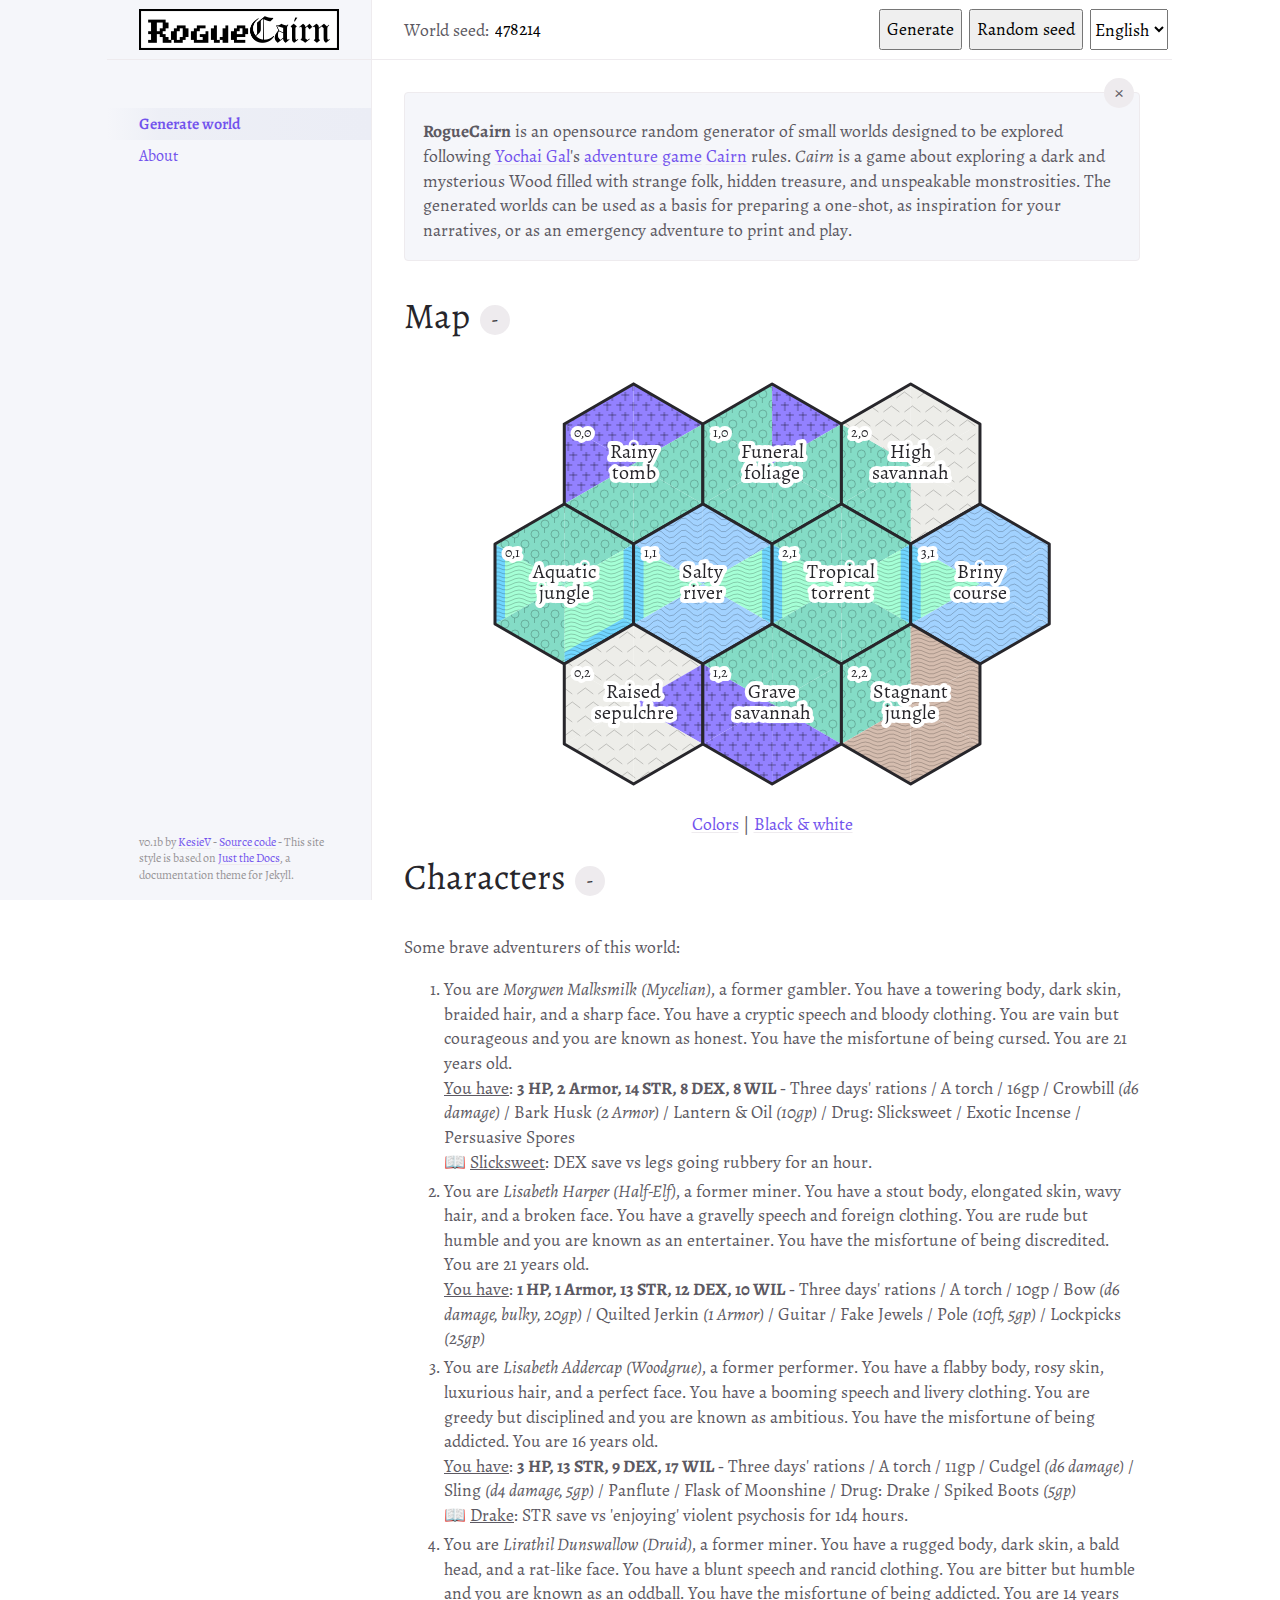
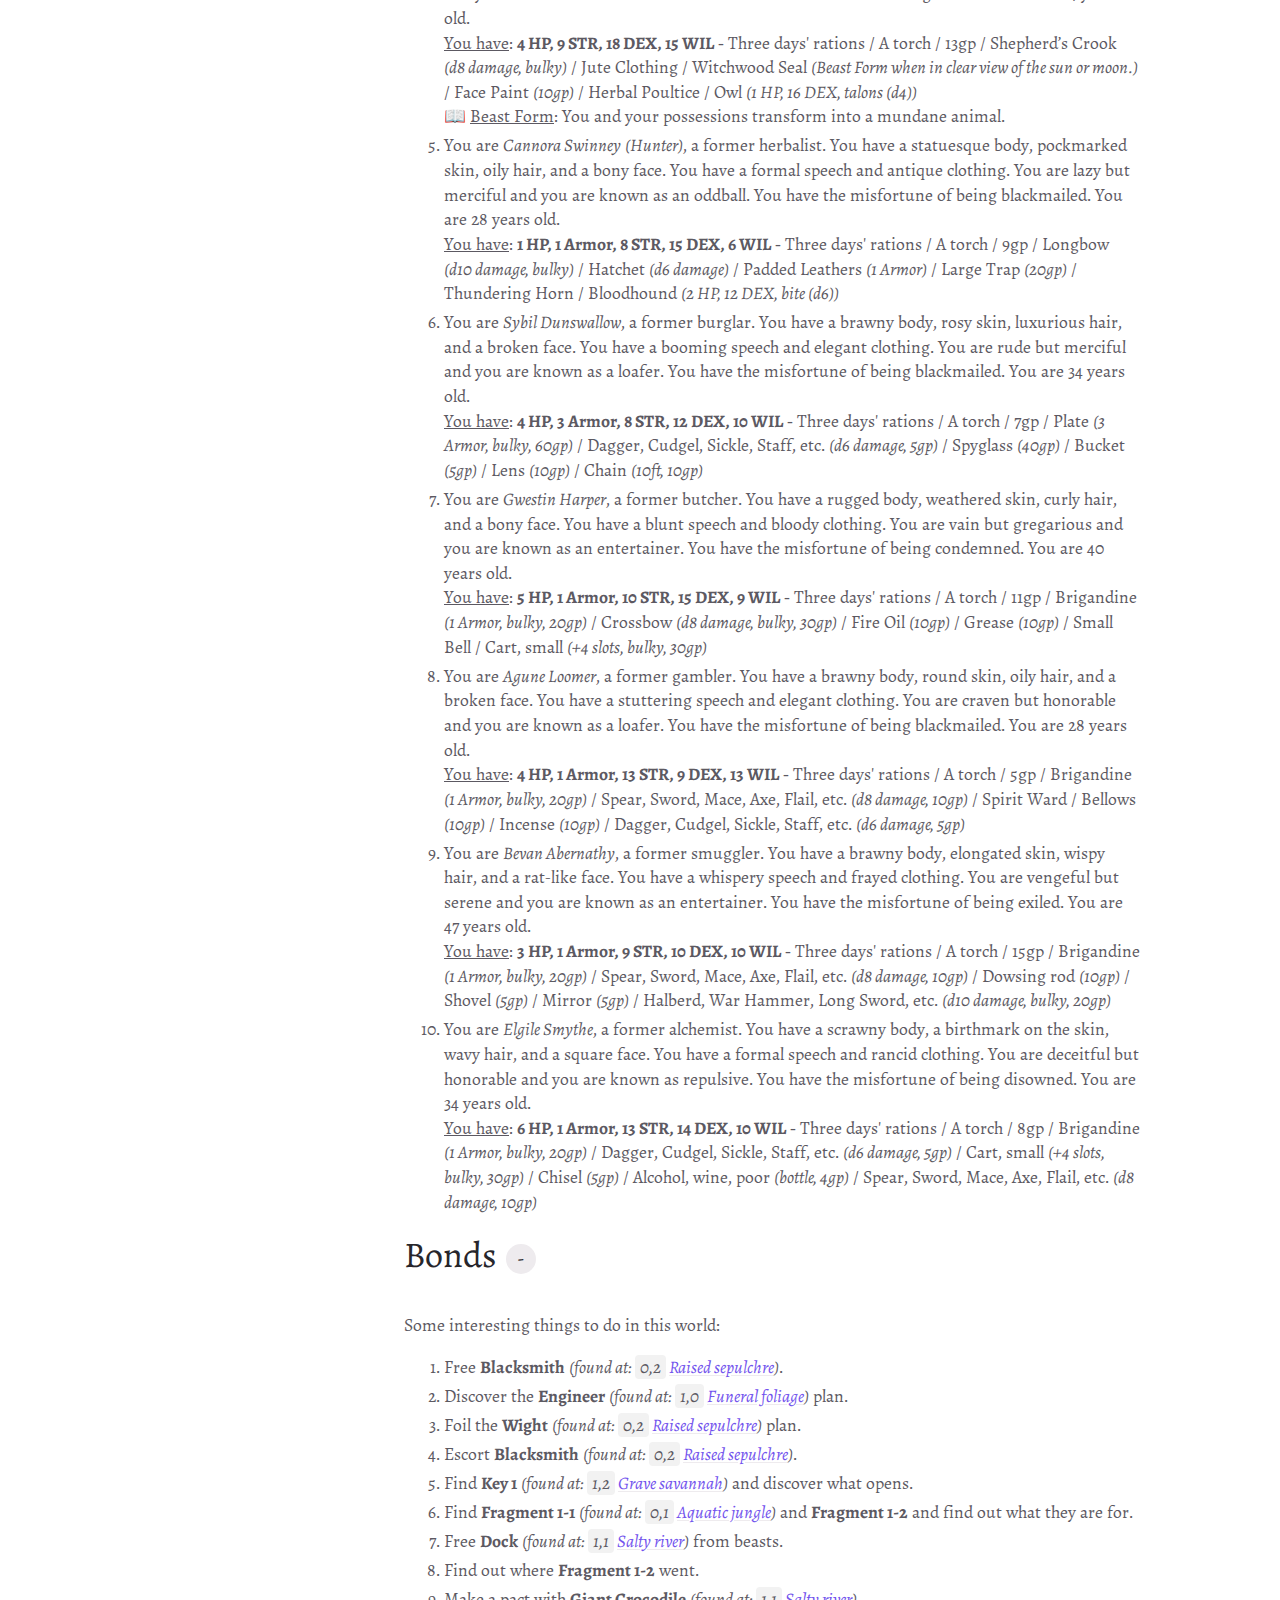
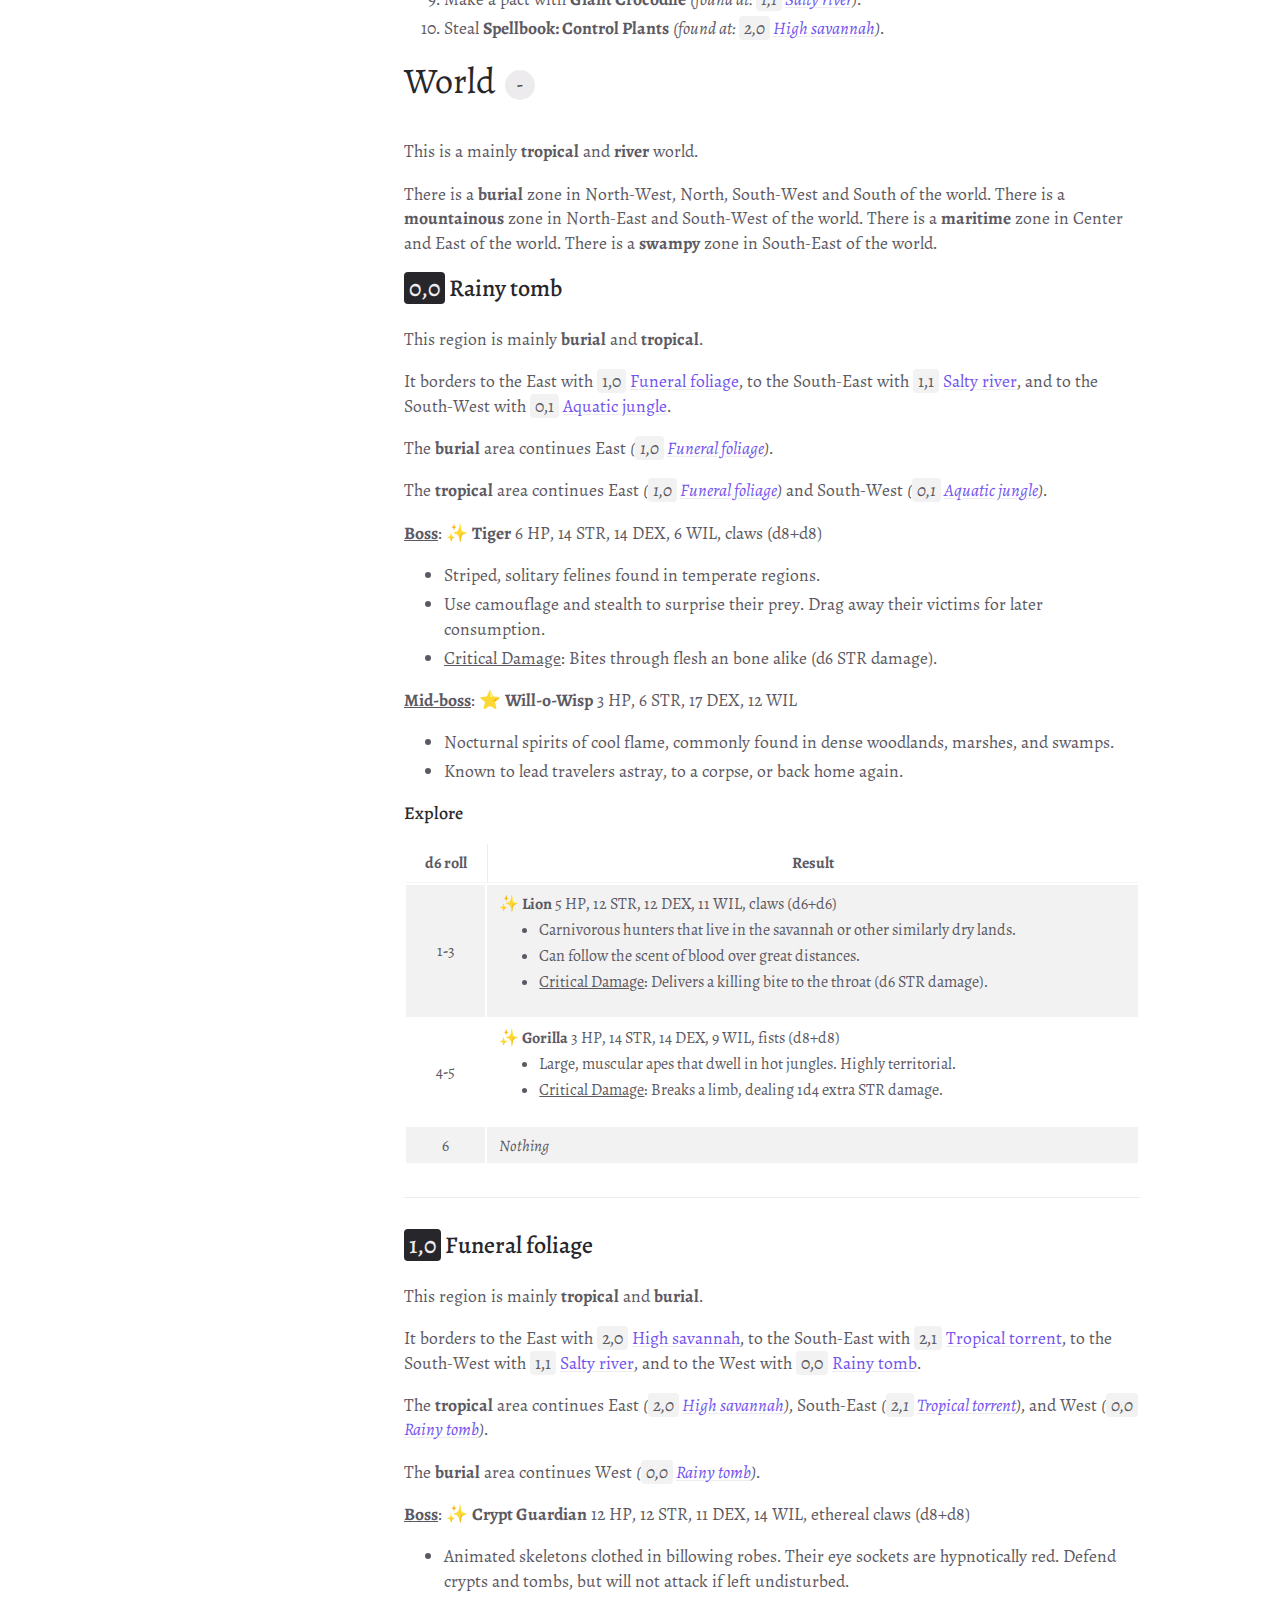
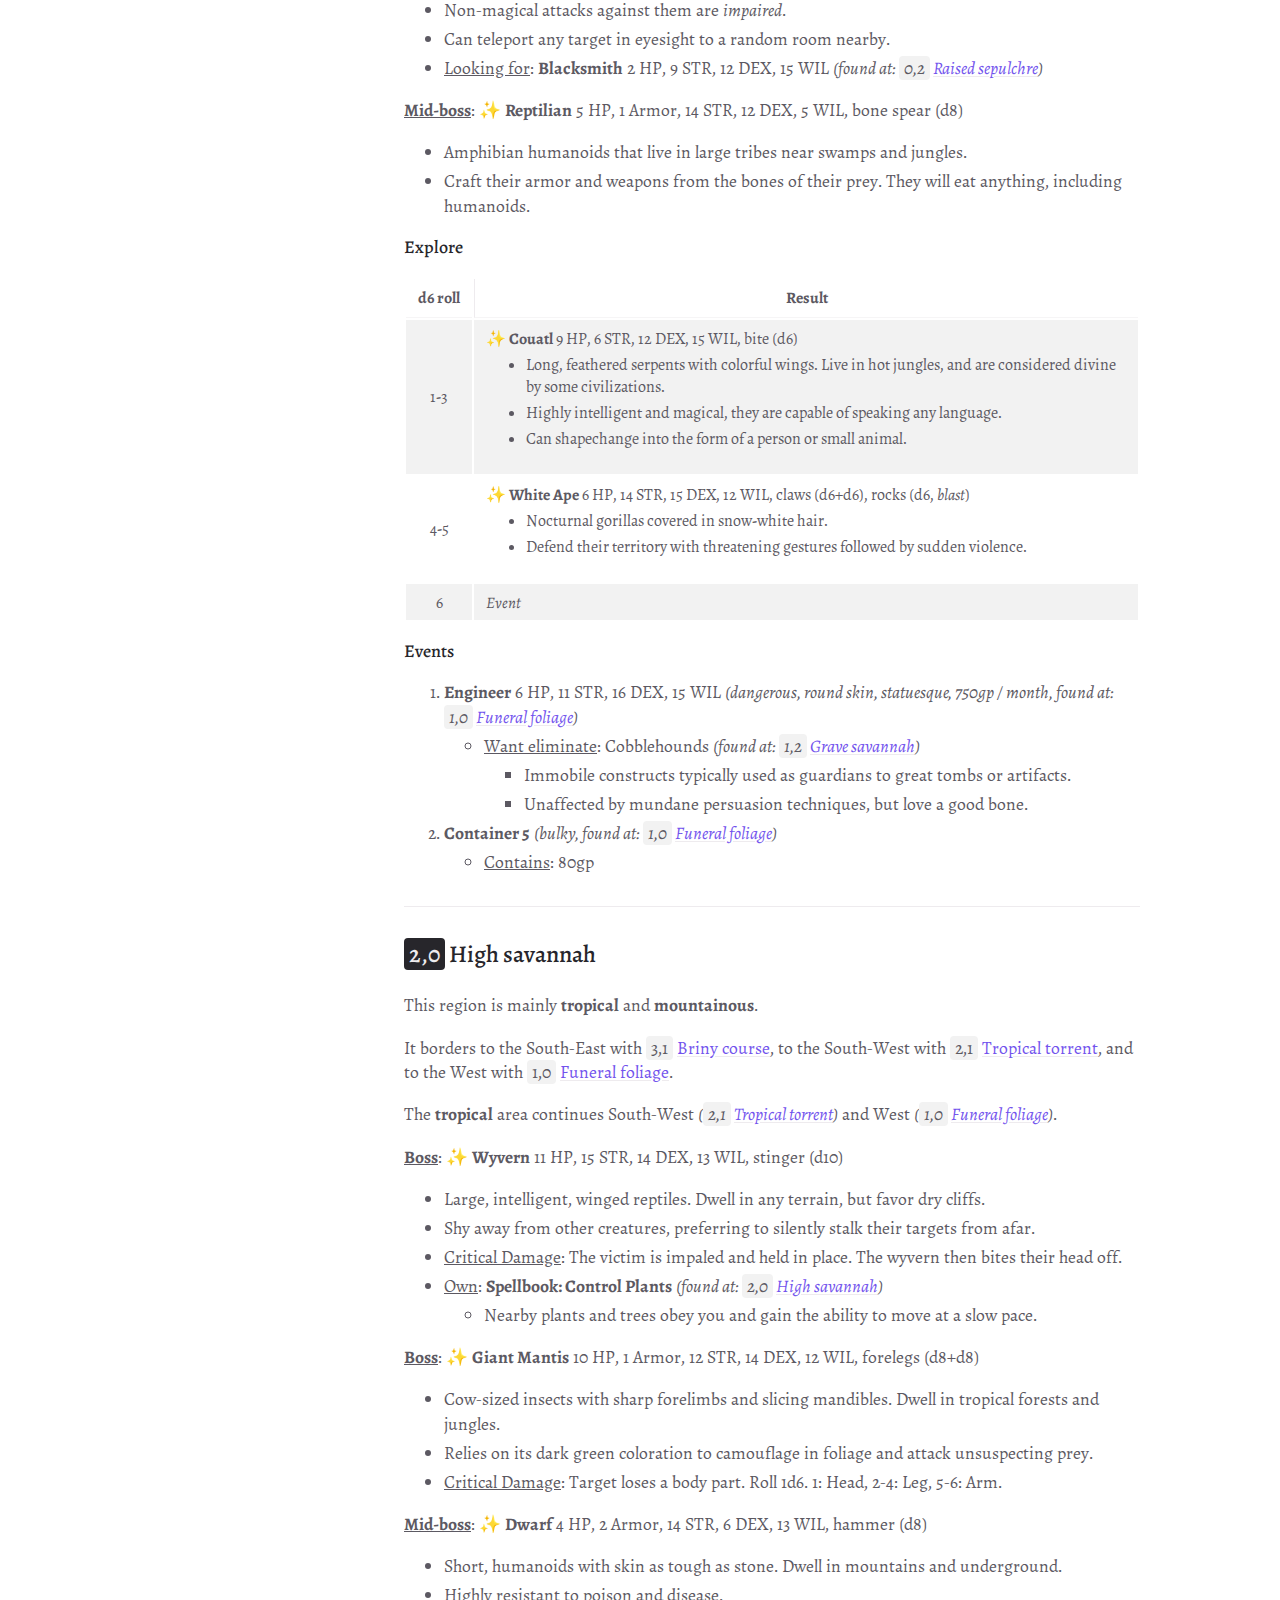
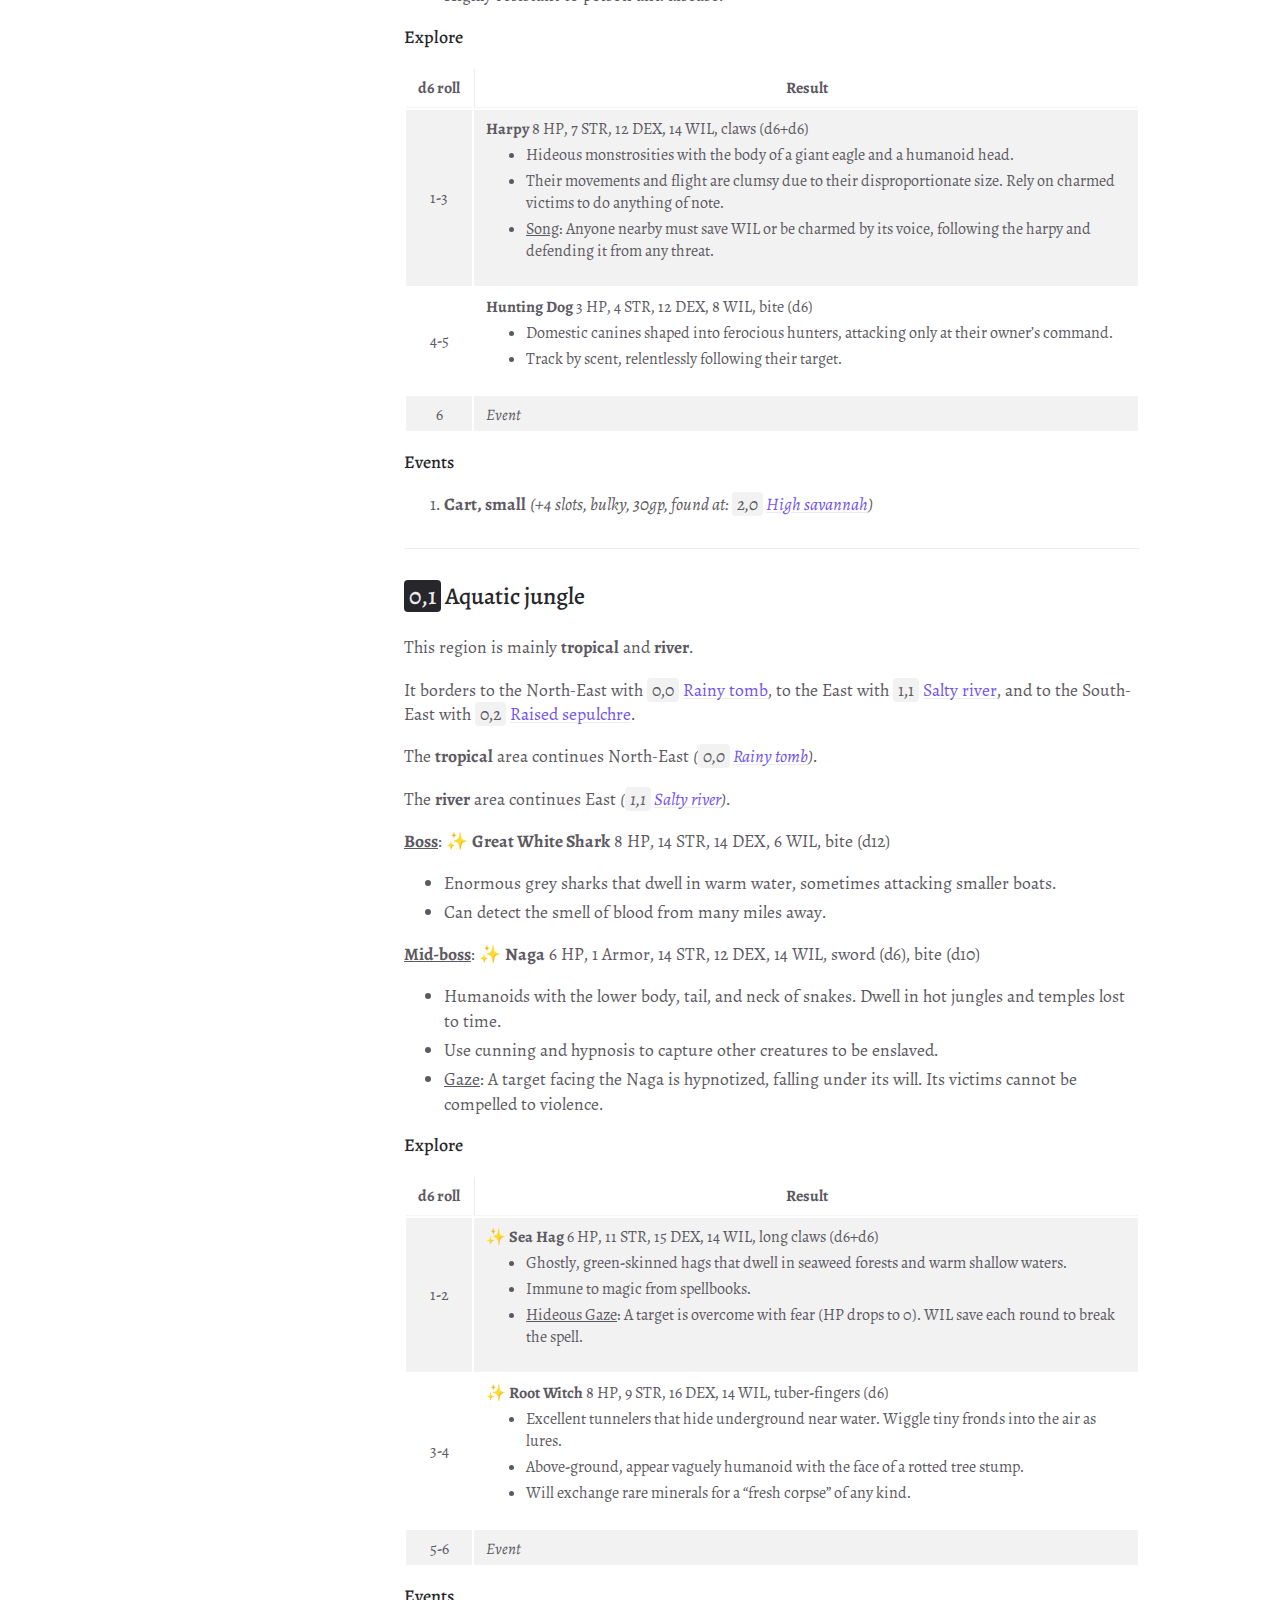
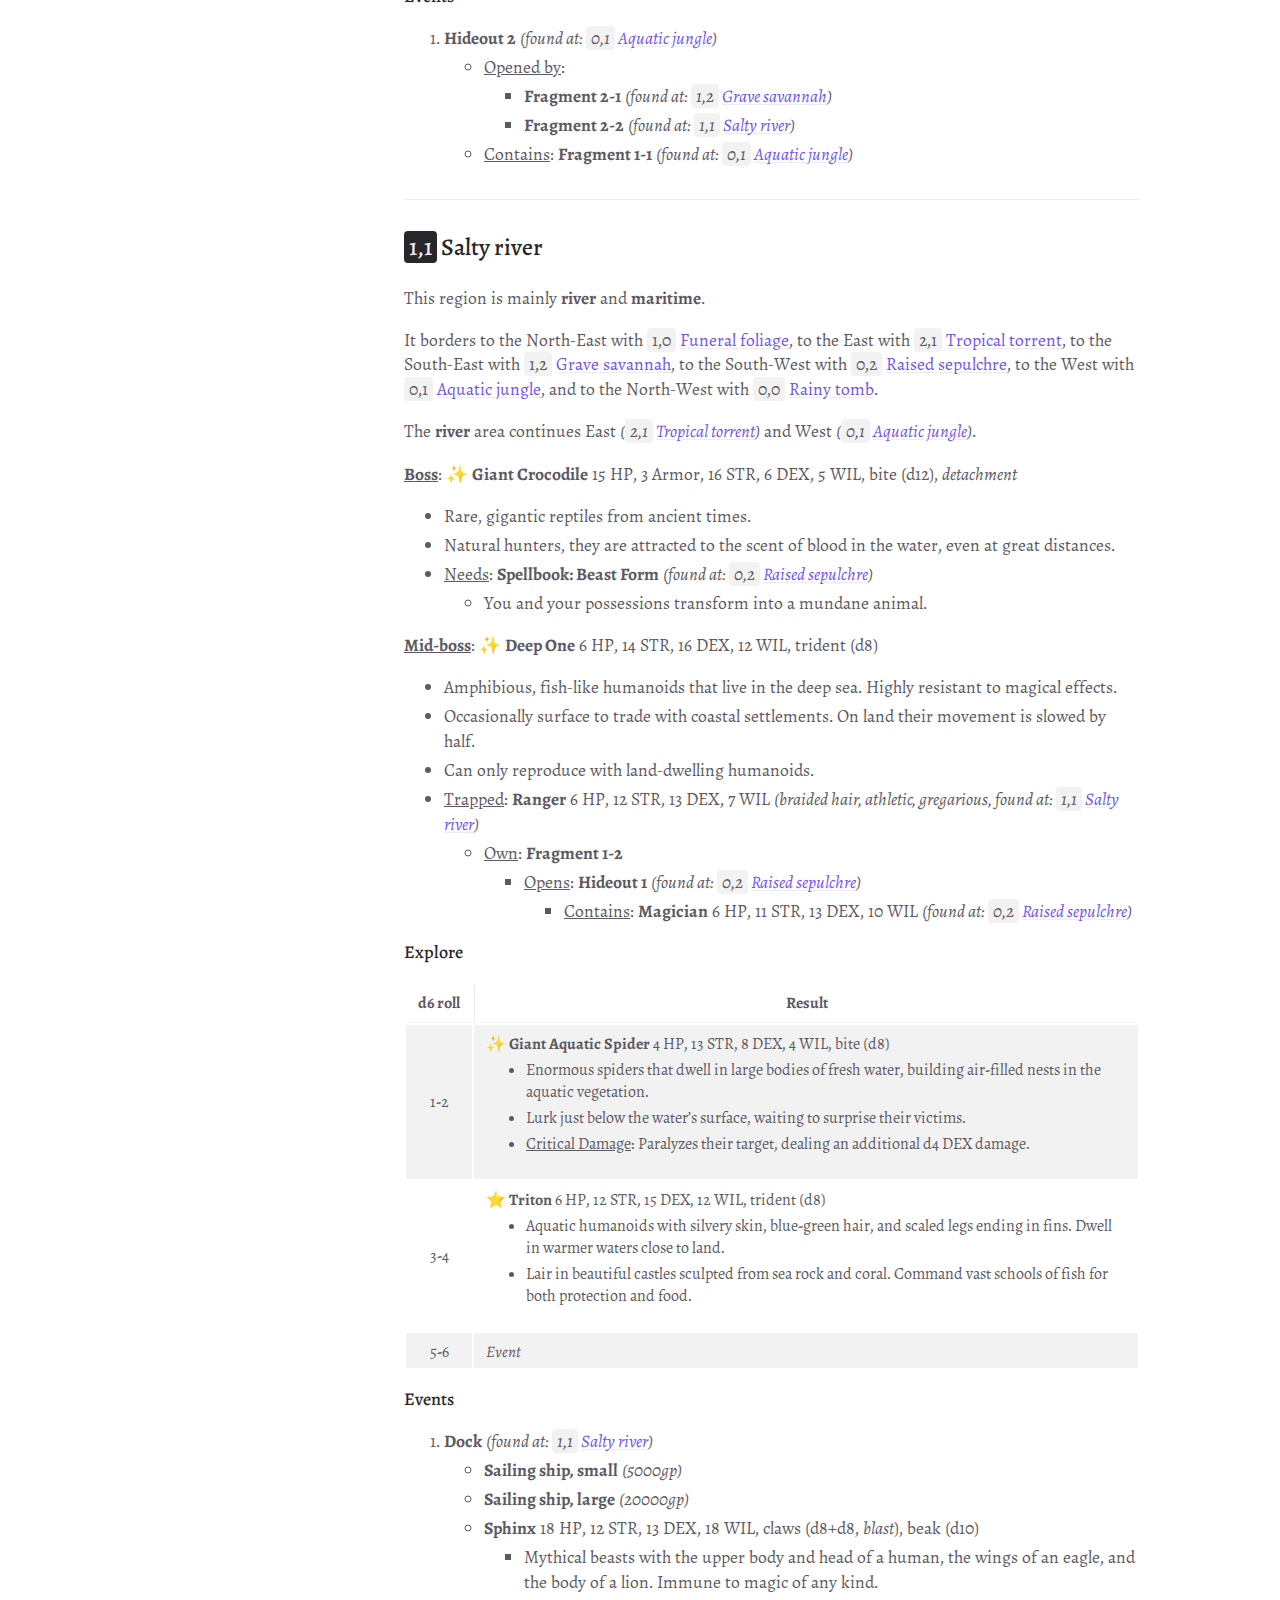
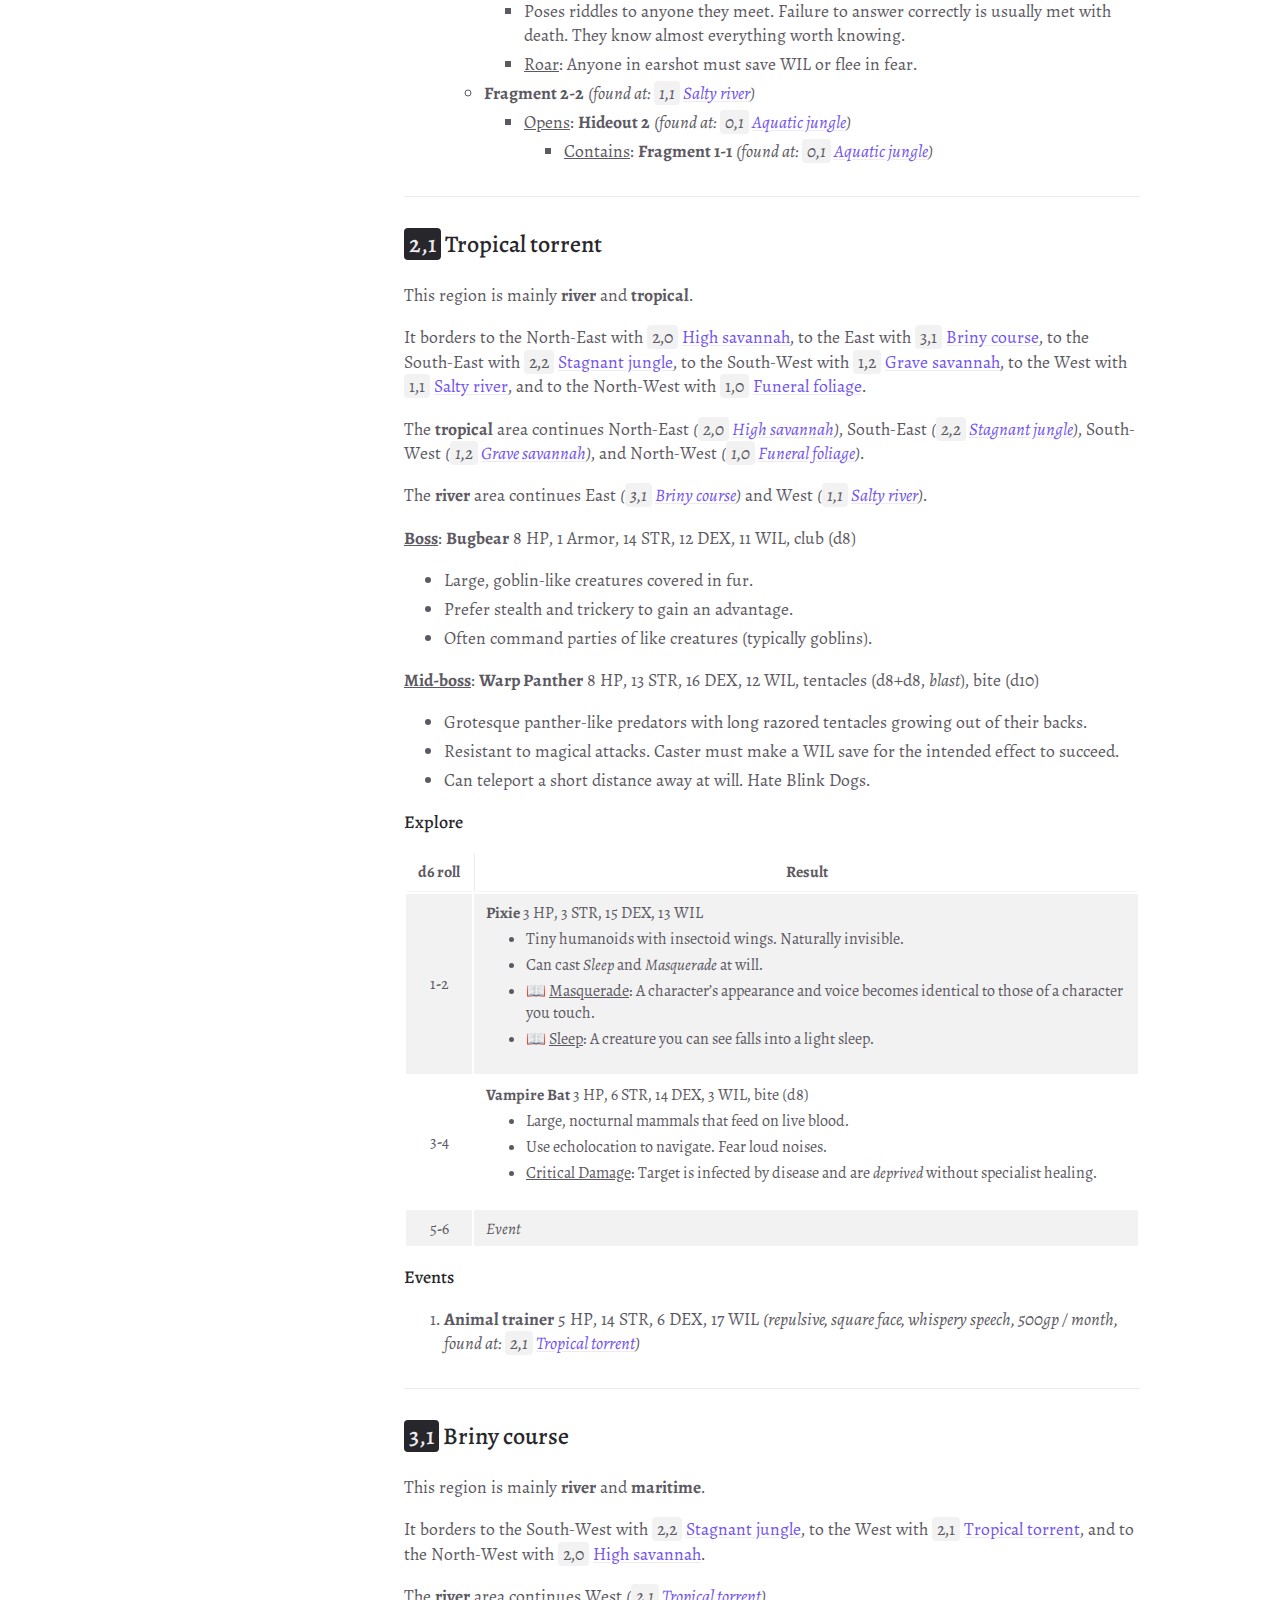
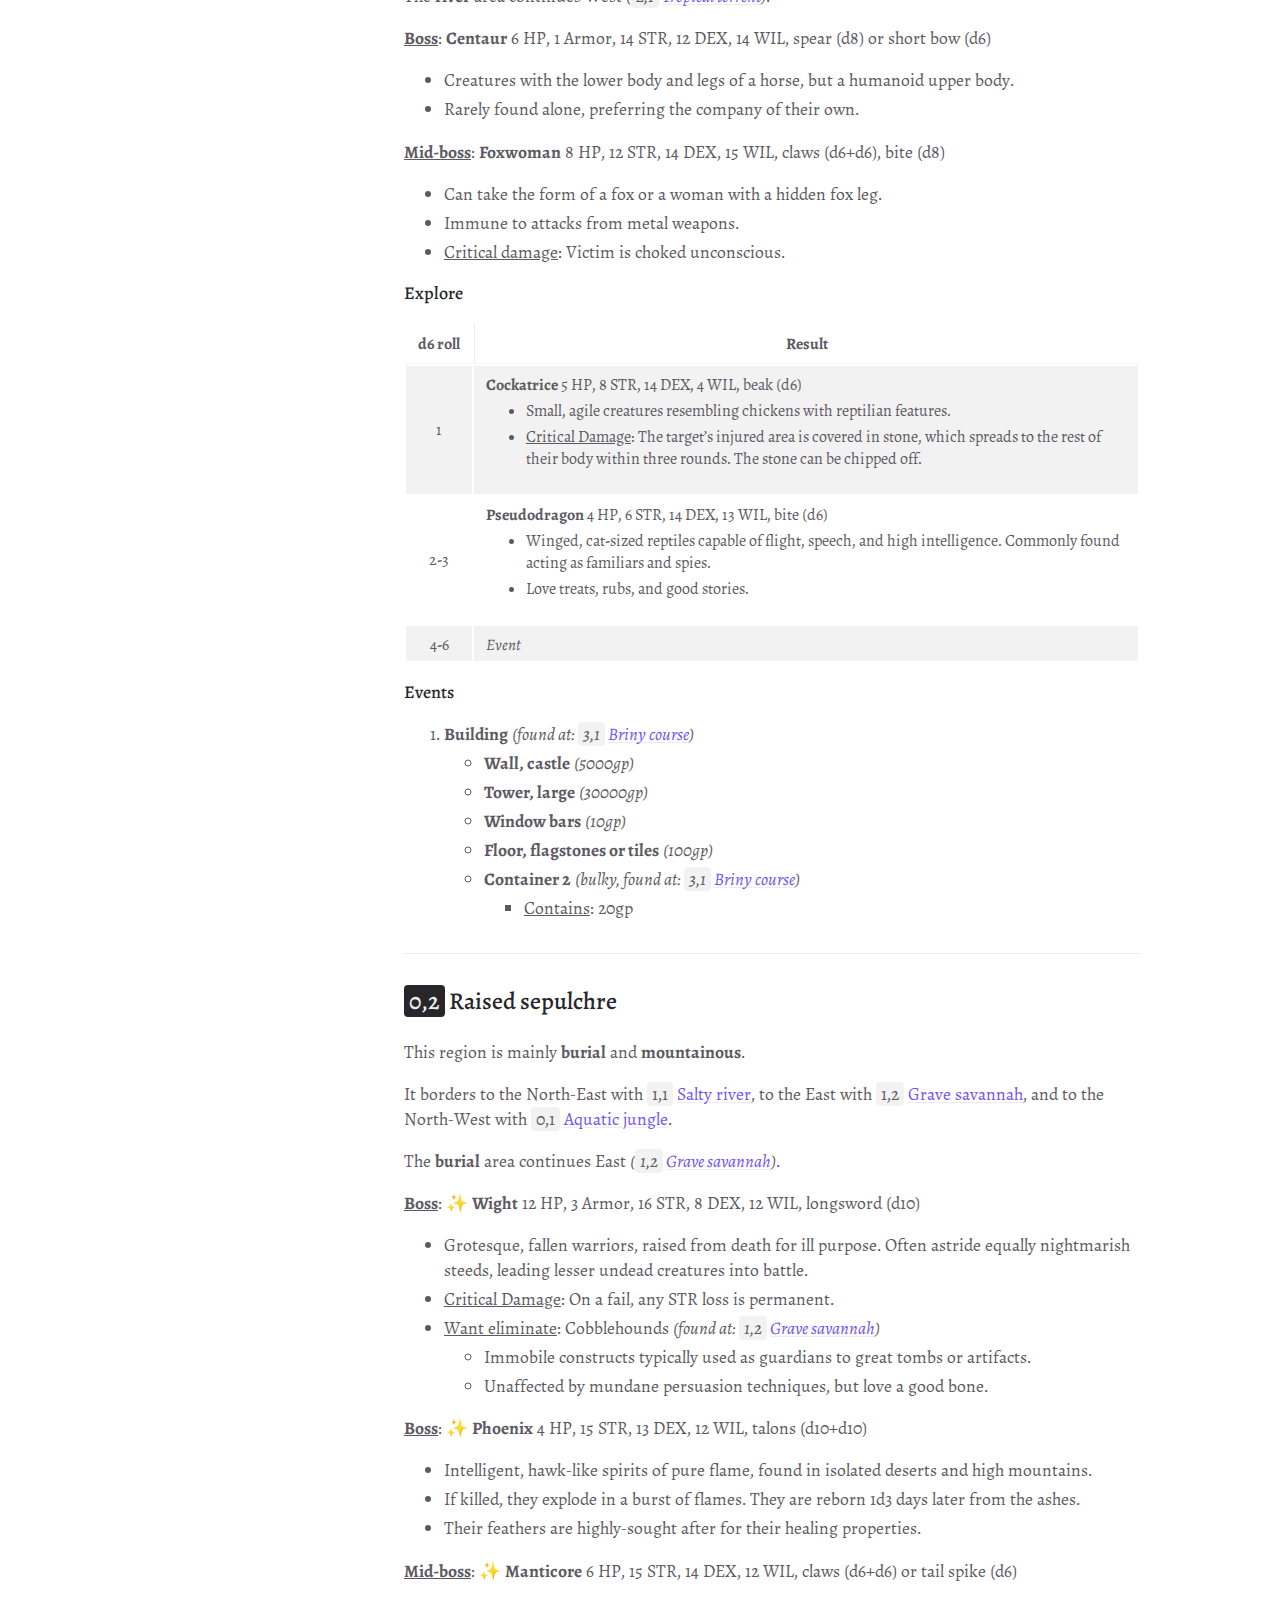
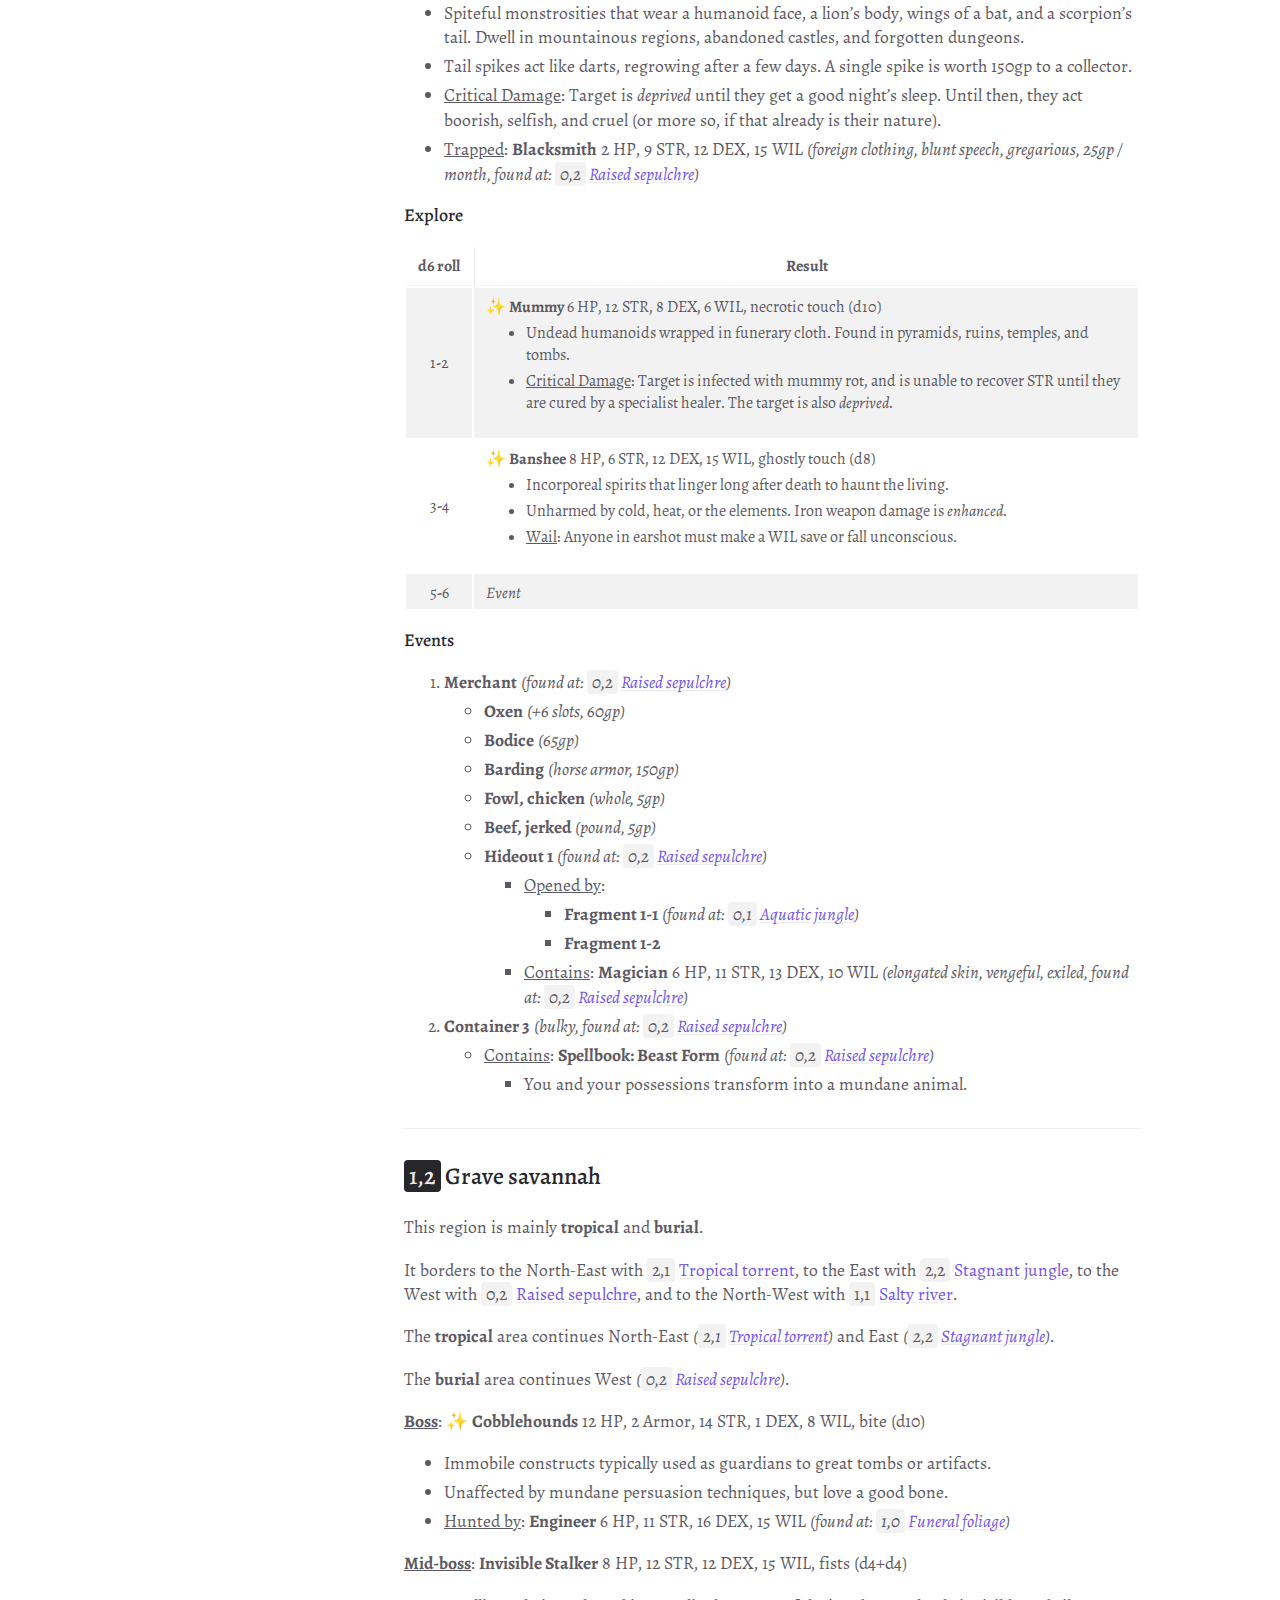
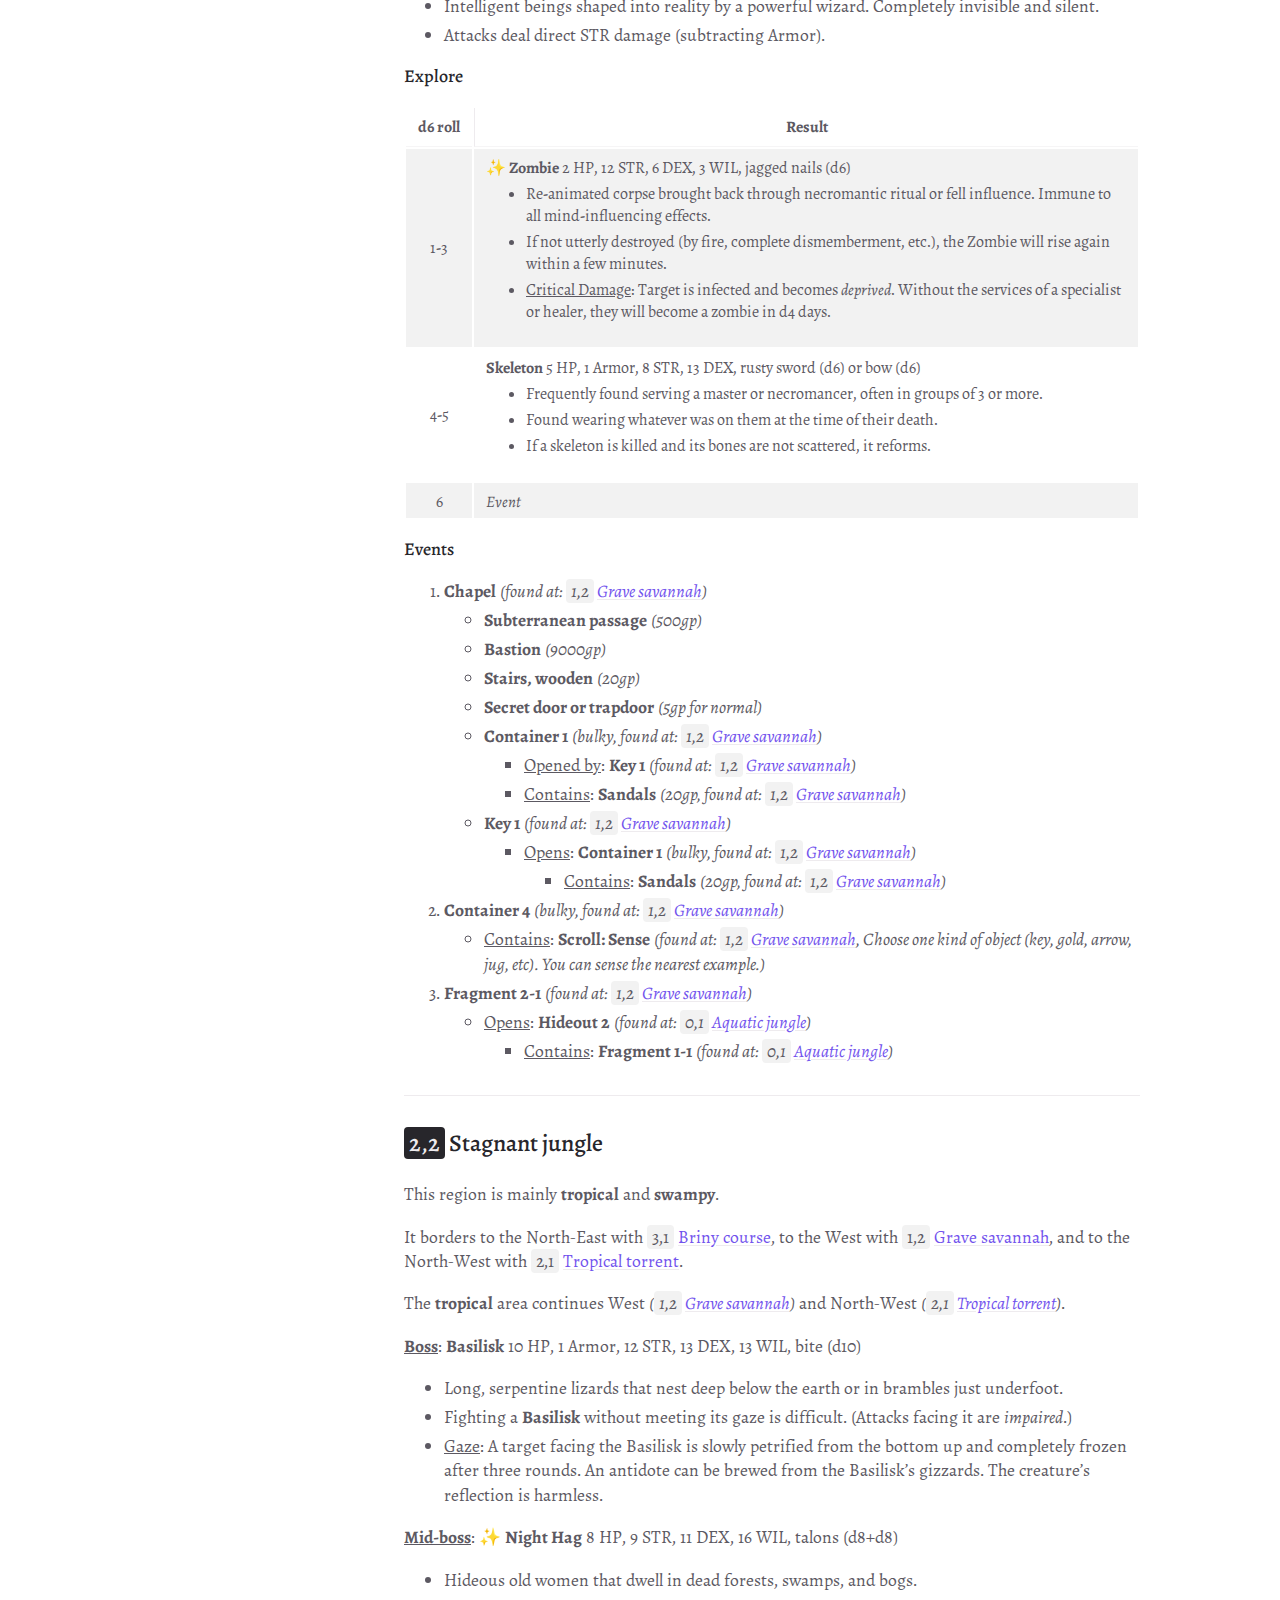
==== commit 03f86b40: ":bug: Enabled mobile interface" ====
--- a/index.html
+++ b/index.html
@@ -1,6 +1,8 @@
 <html>
     <head>
         <meta charset="UTF-8">
+        <meta http-equiv="X-UA-Compatible" content="IE=Edge">
+        <meta name="viewport" content="width=device-width, initial-scale=1">
 
         <title>RogueCairn</title>
         <meta property="og:image" content="https://www.kesiev.com/roguecairn/images/og-image.png">
@@ -36,4 +38,4 @@
 }
 </script>
 </body>
-</html>+</html>
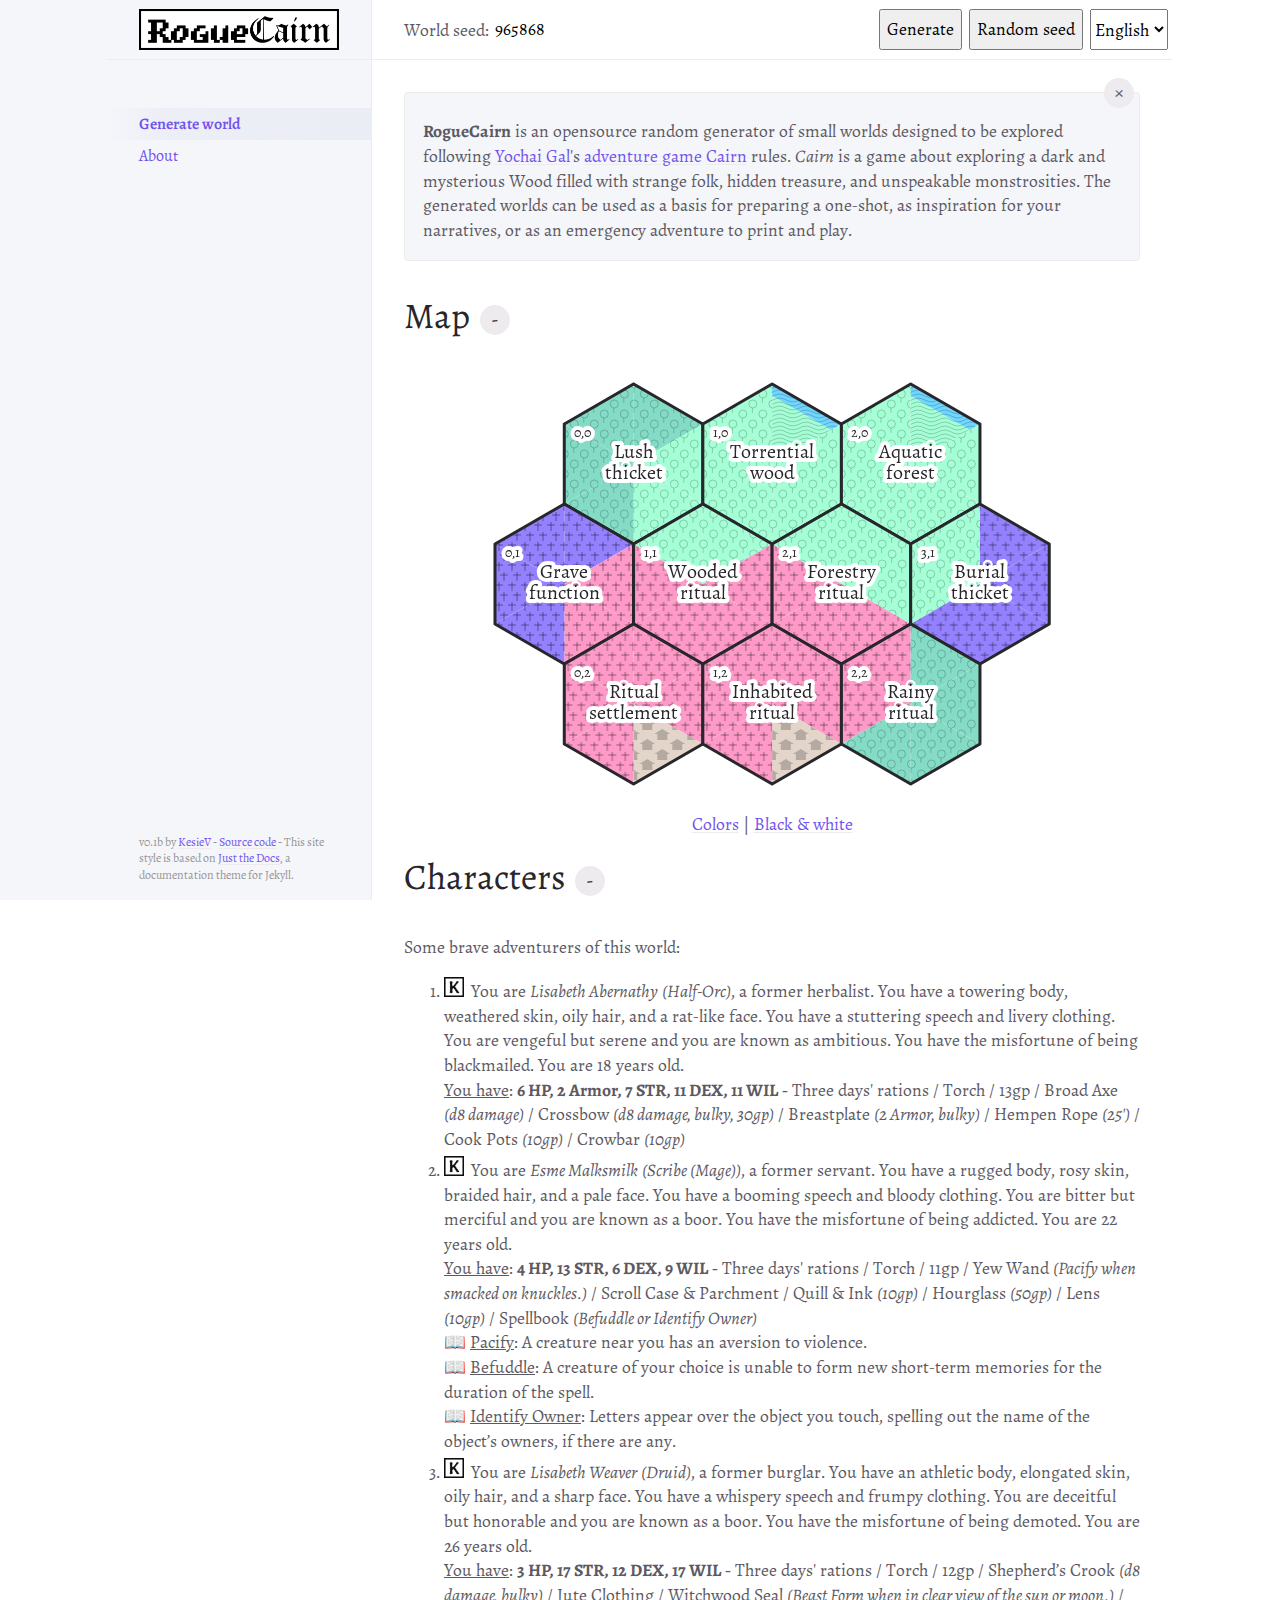
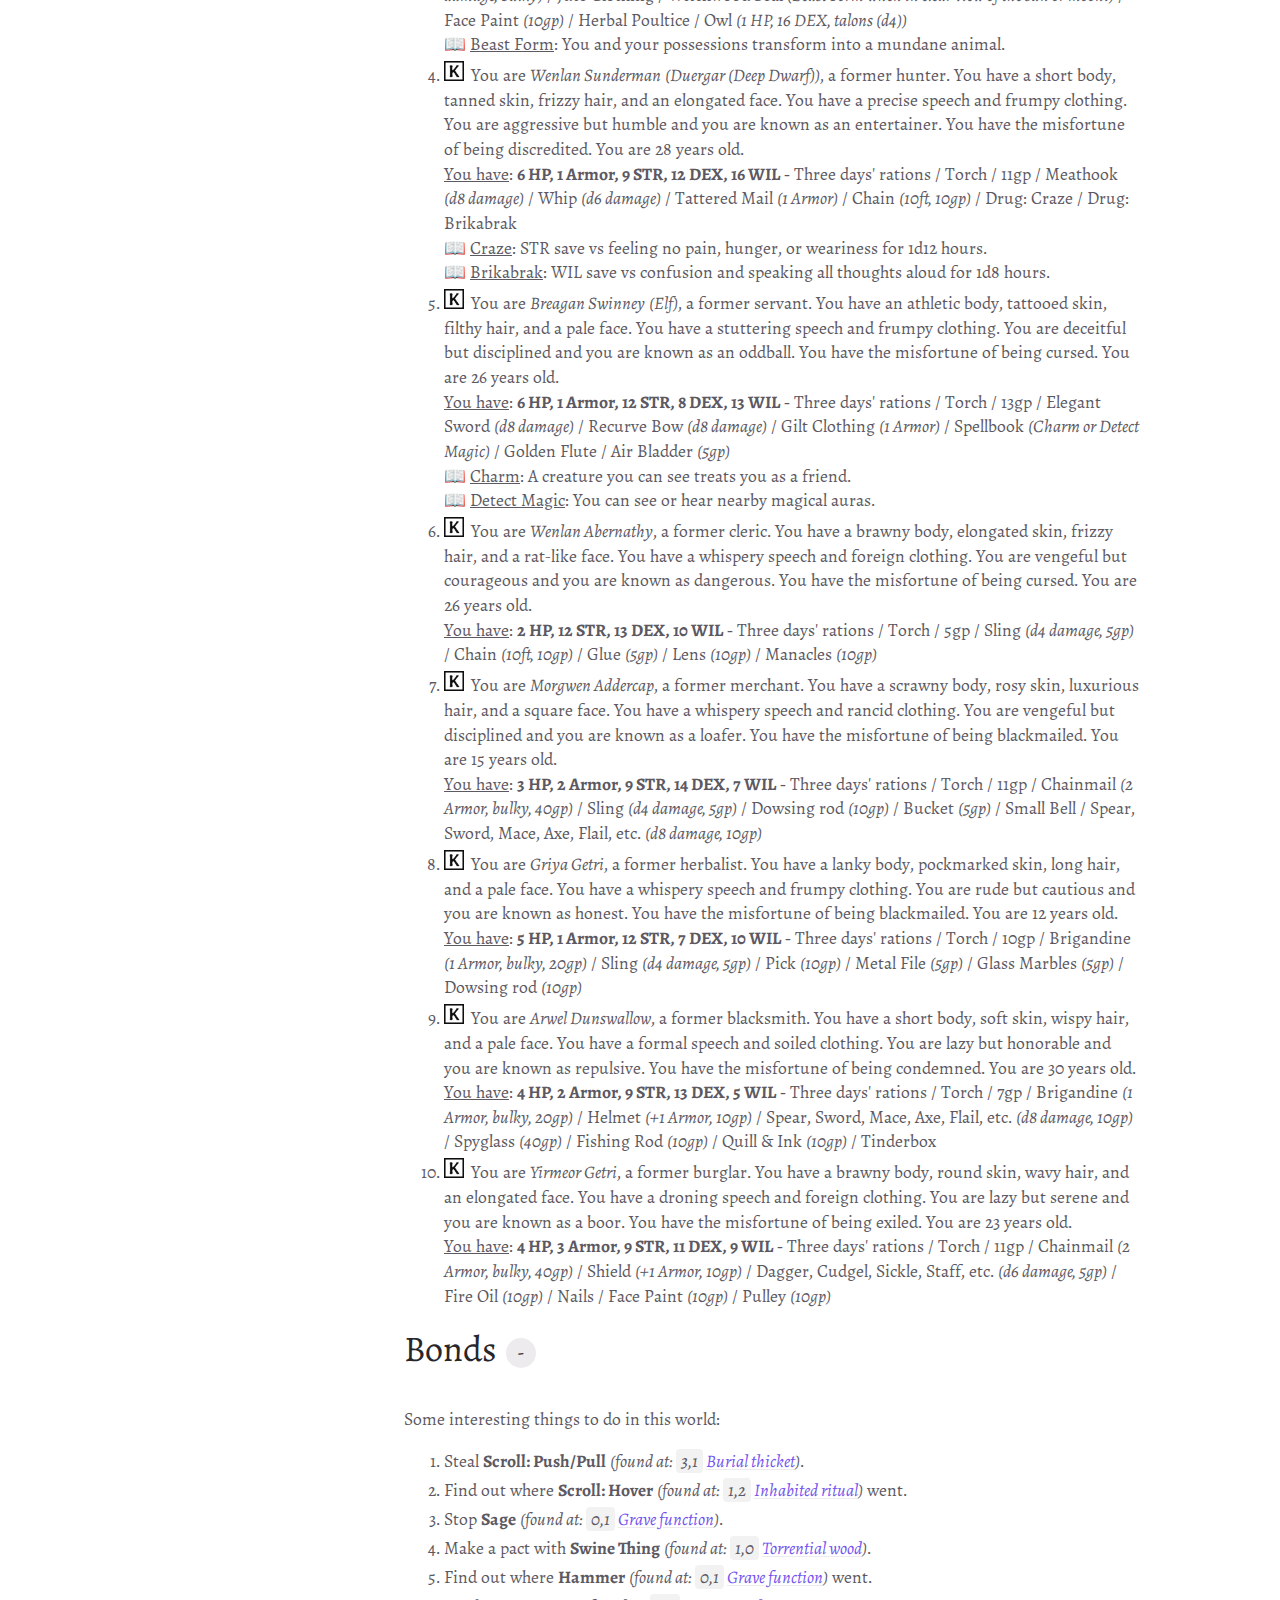
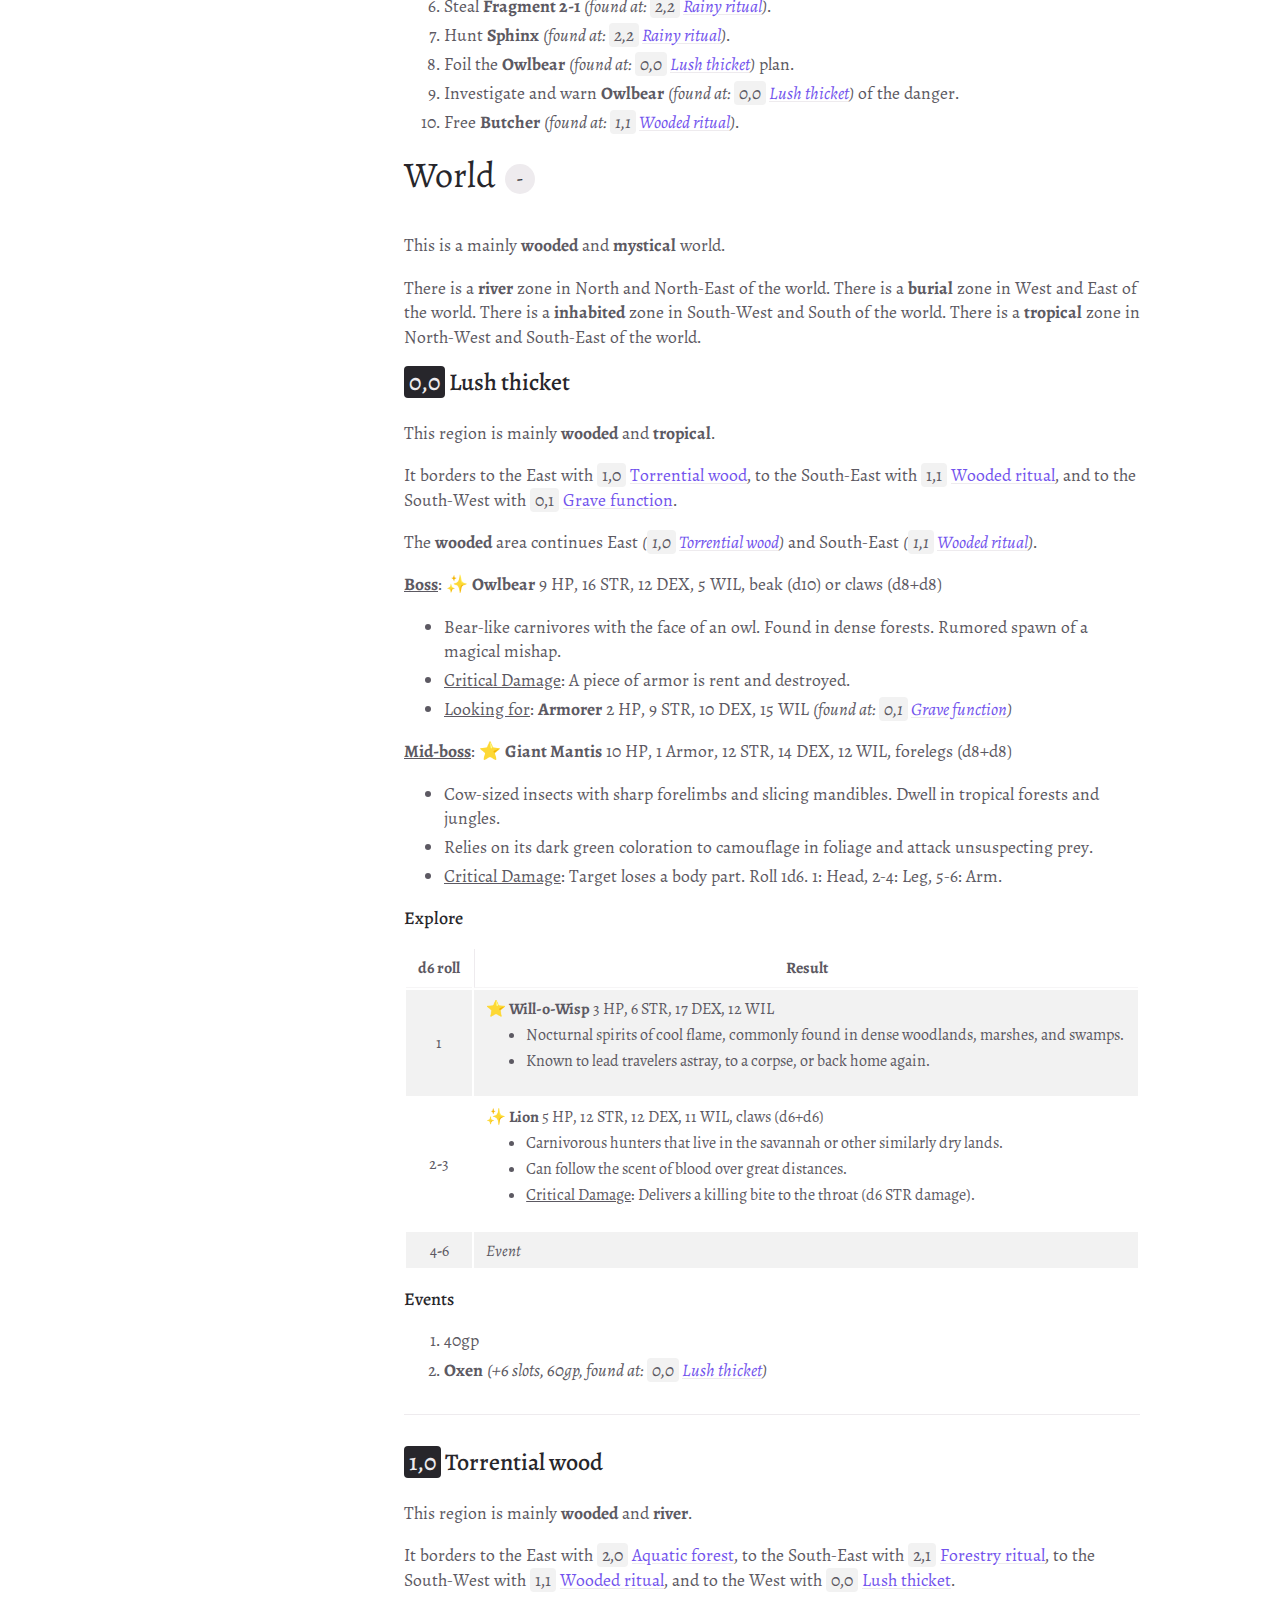
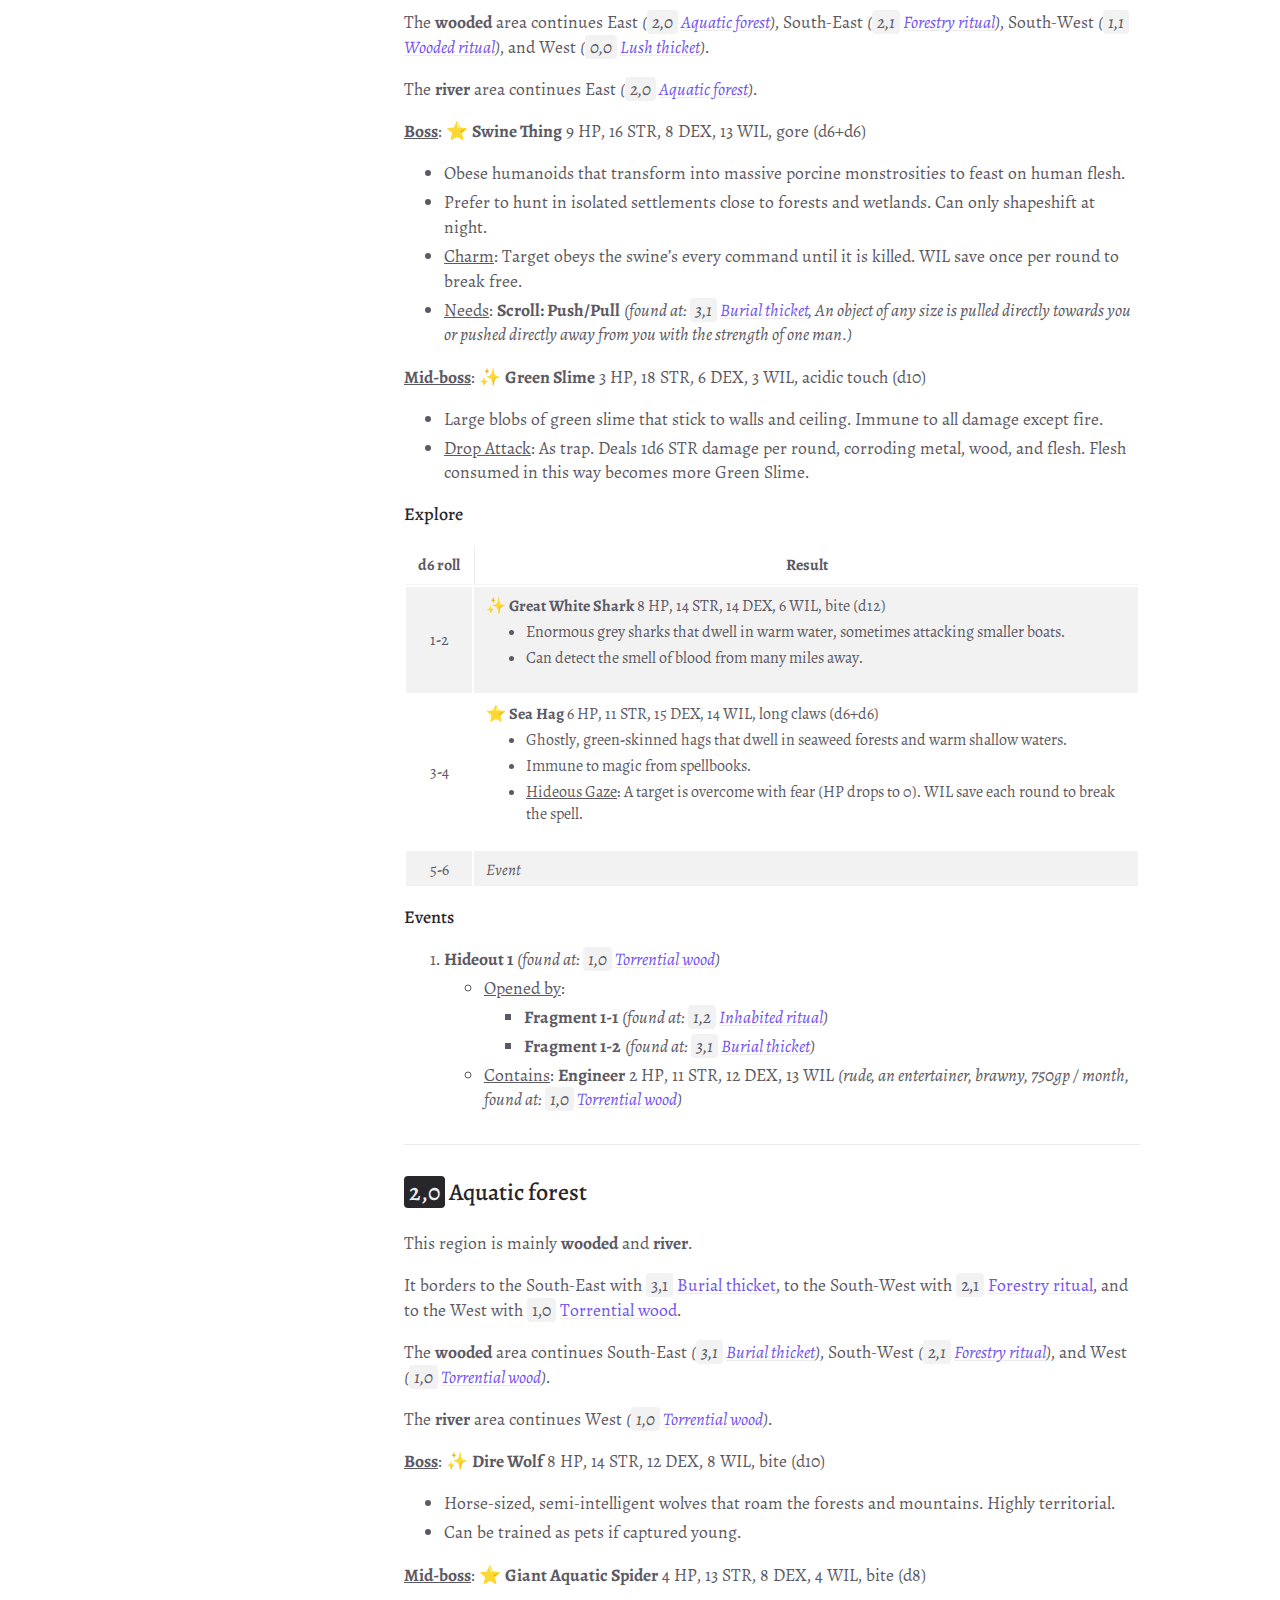
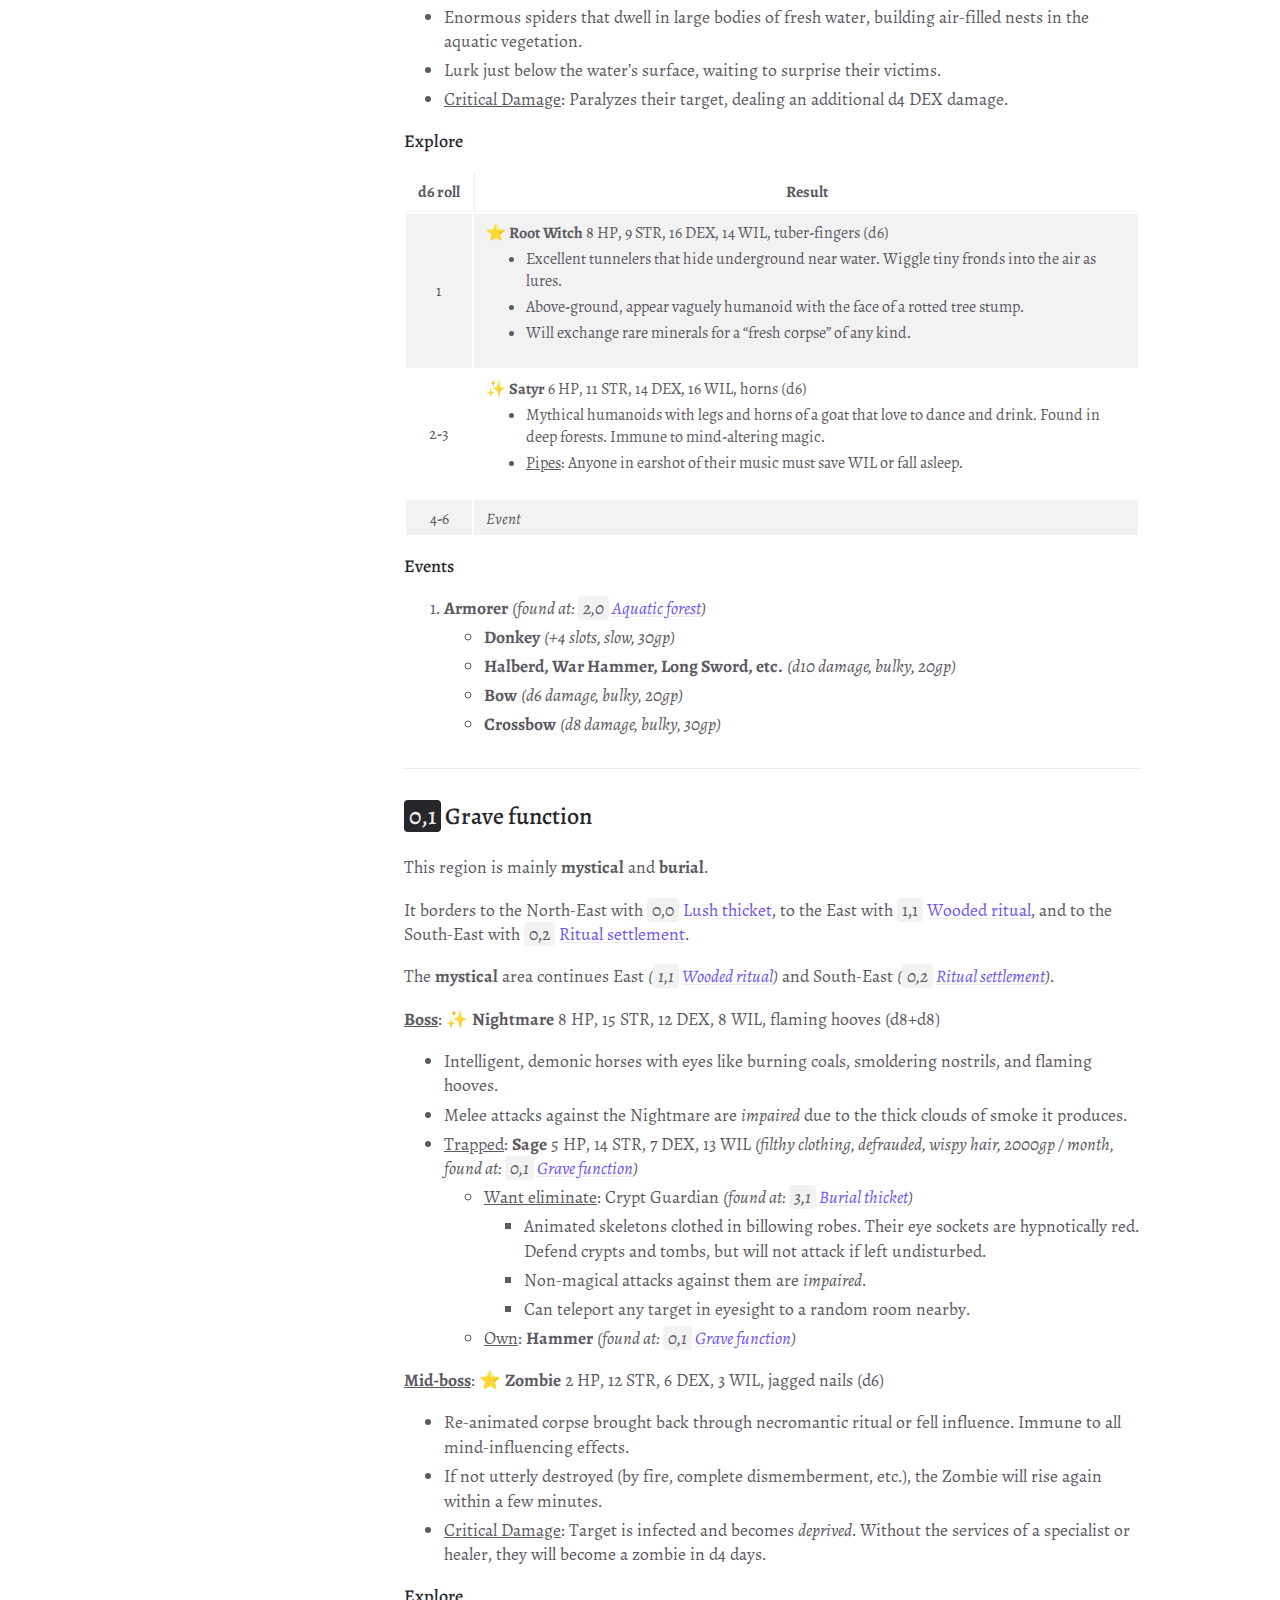
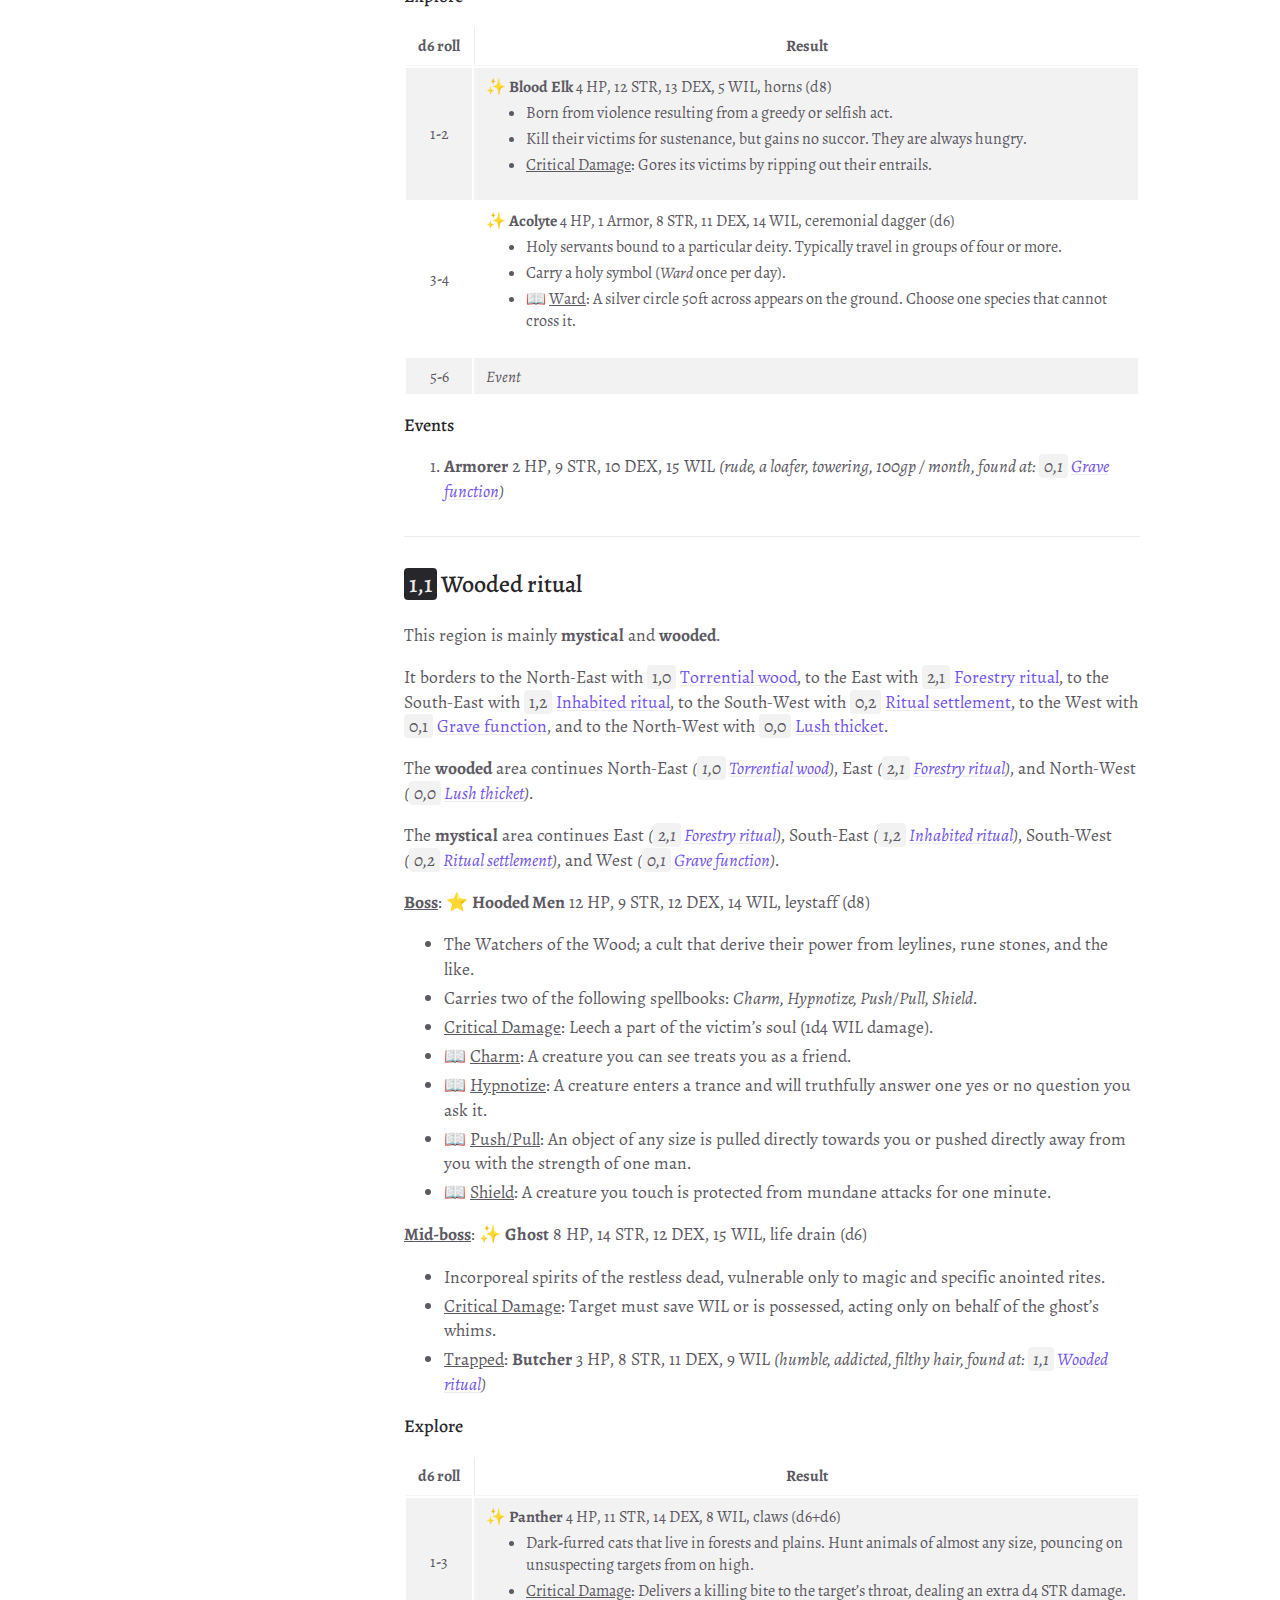
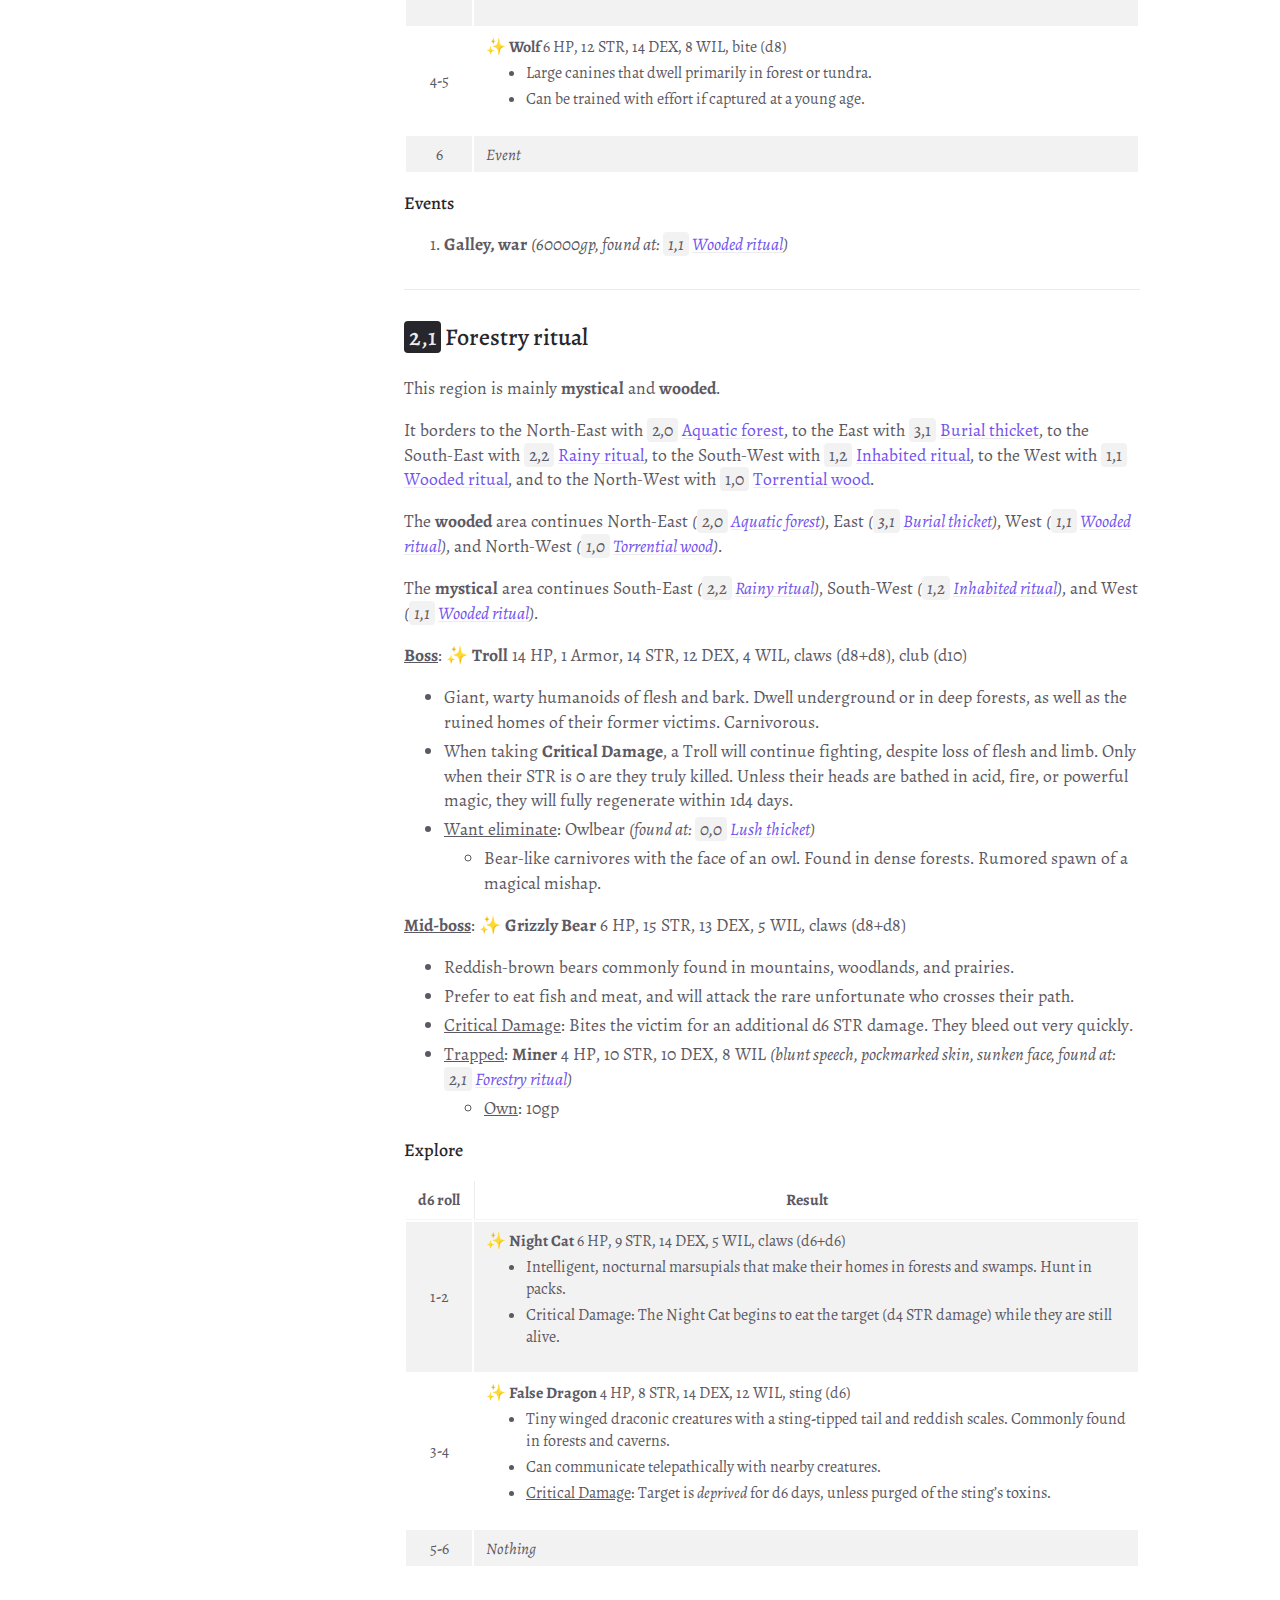
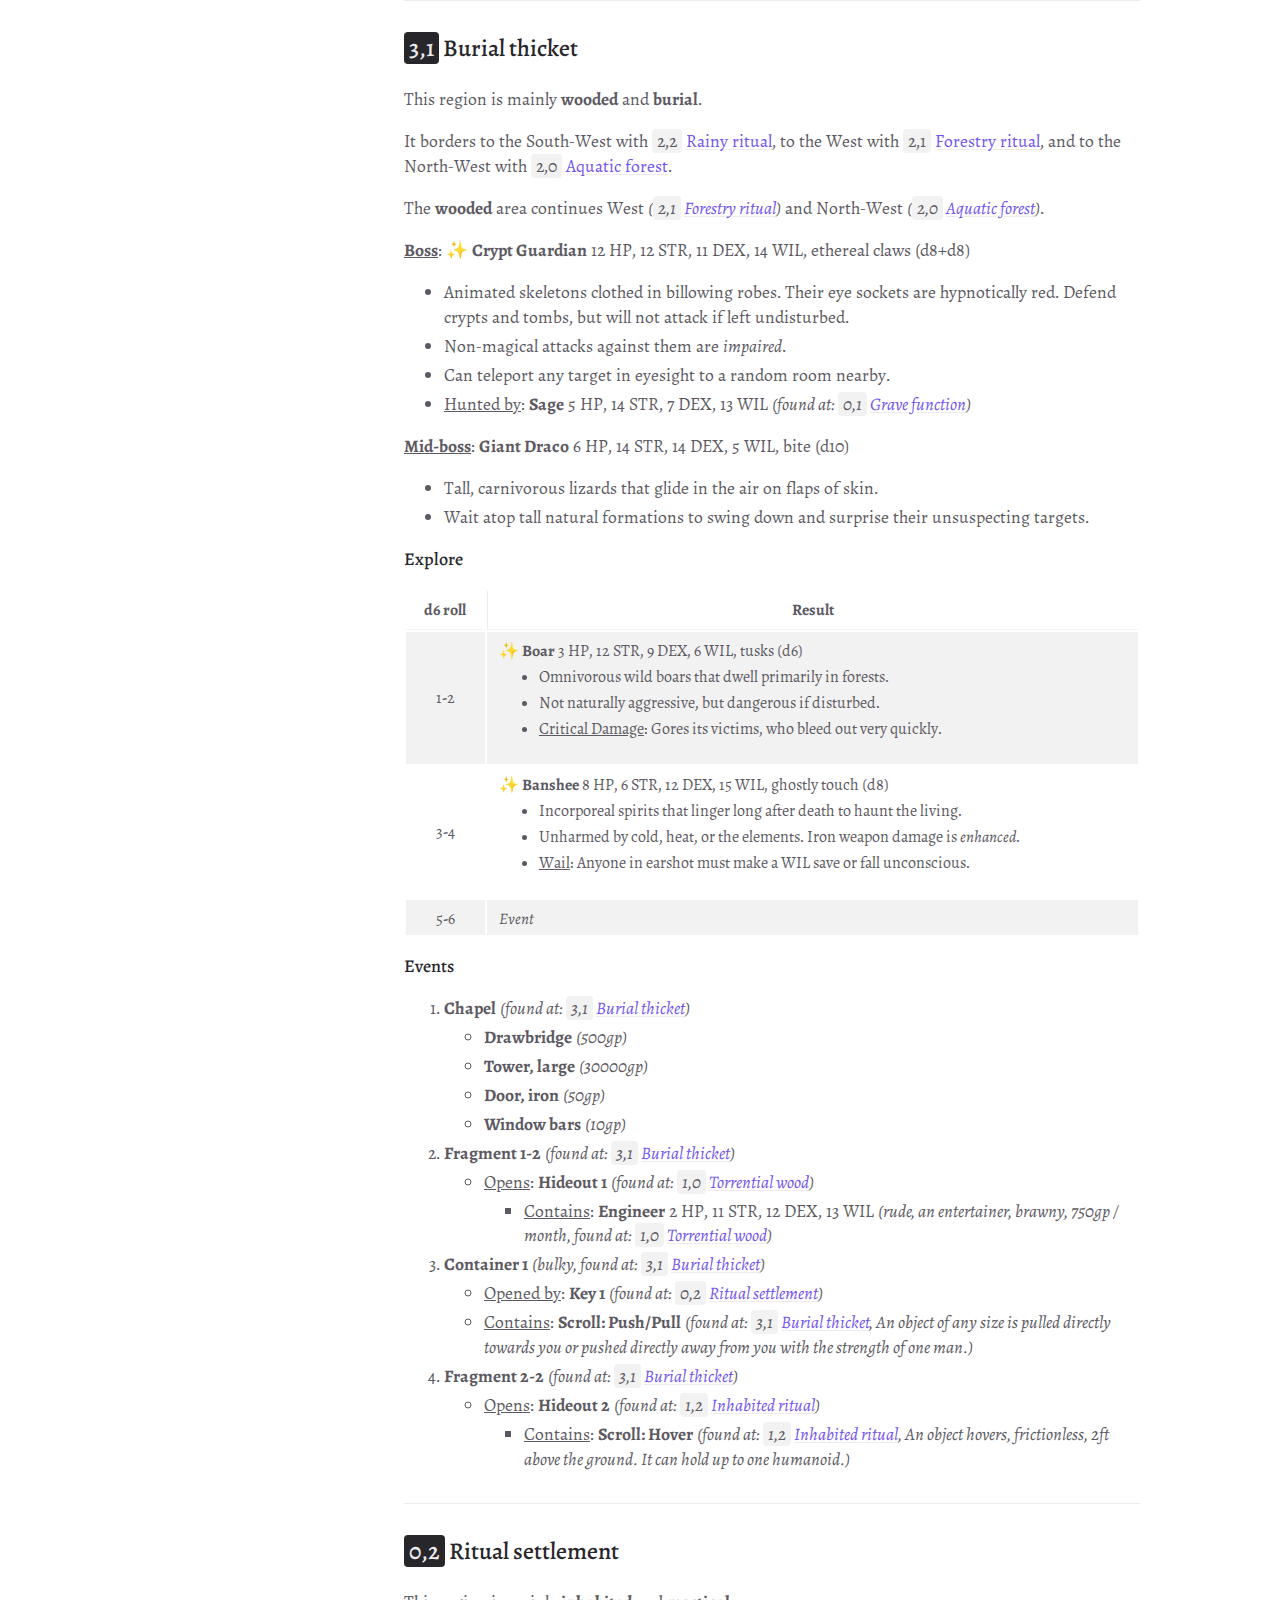
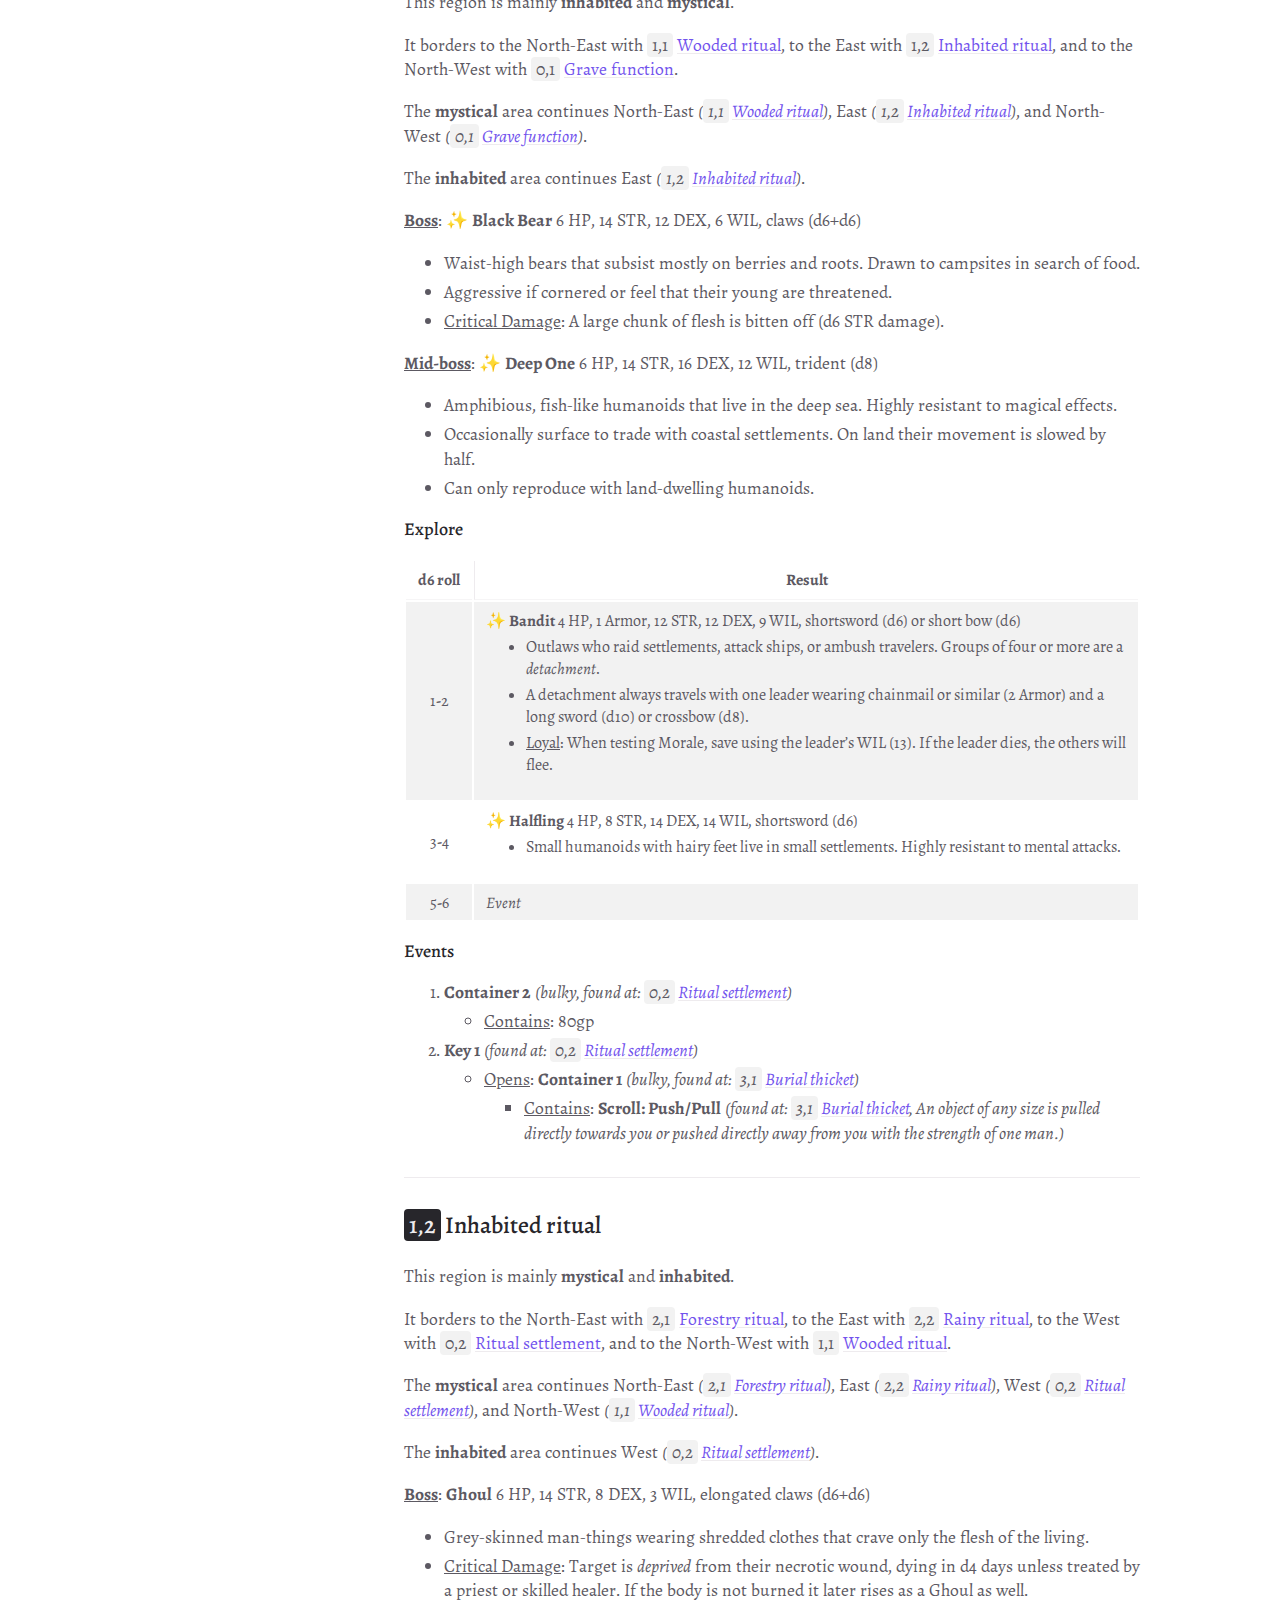
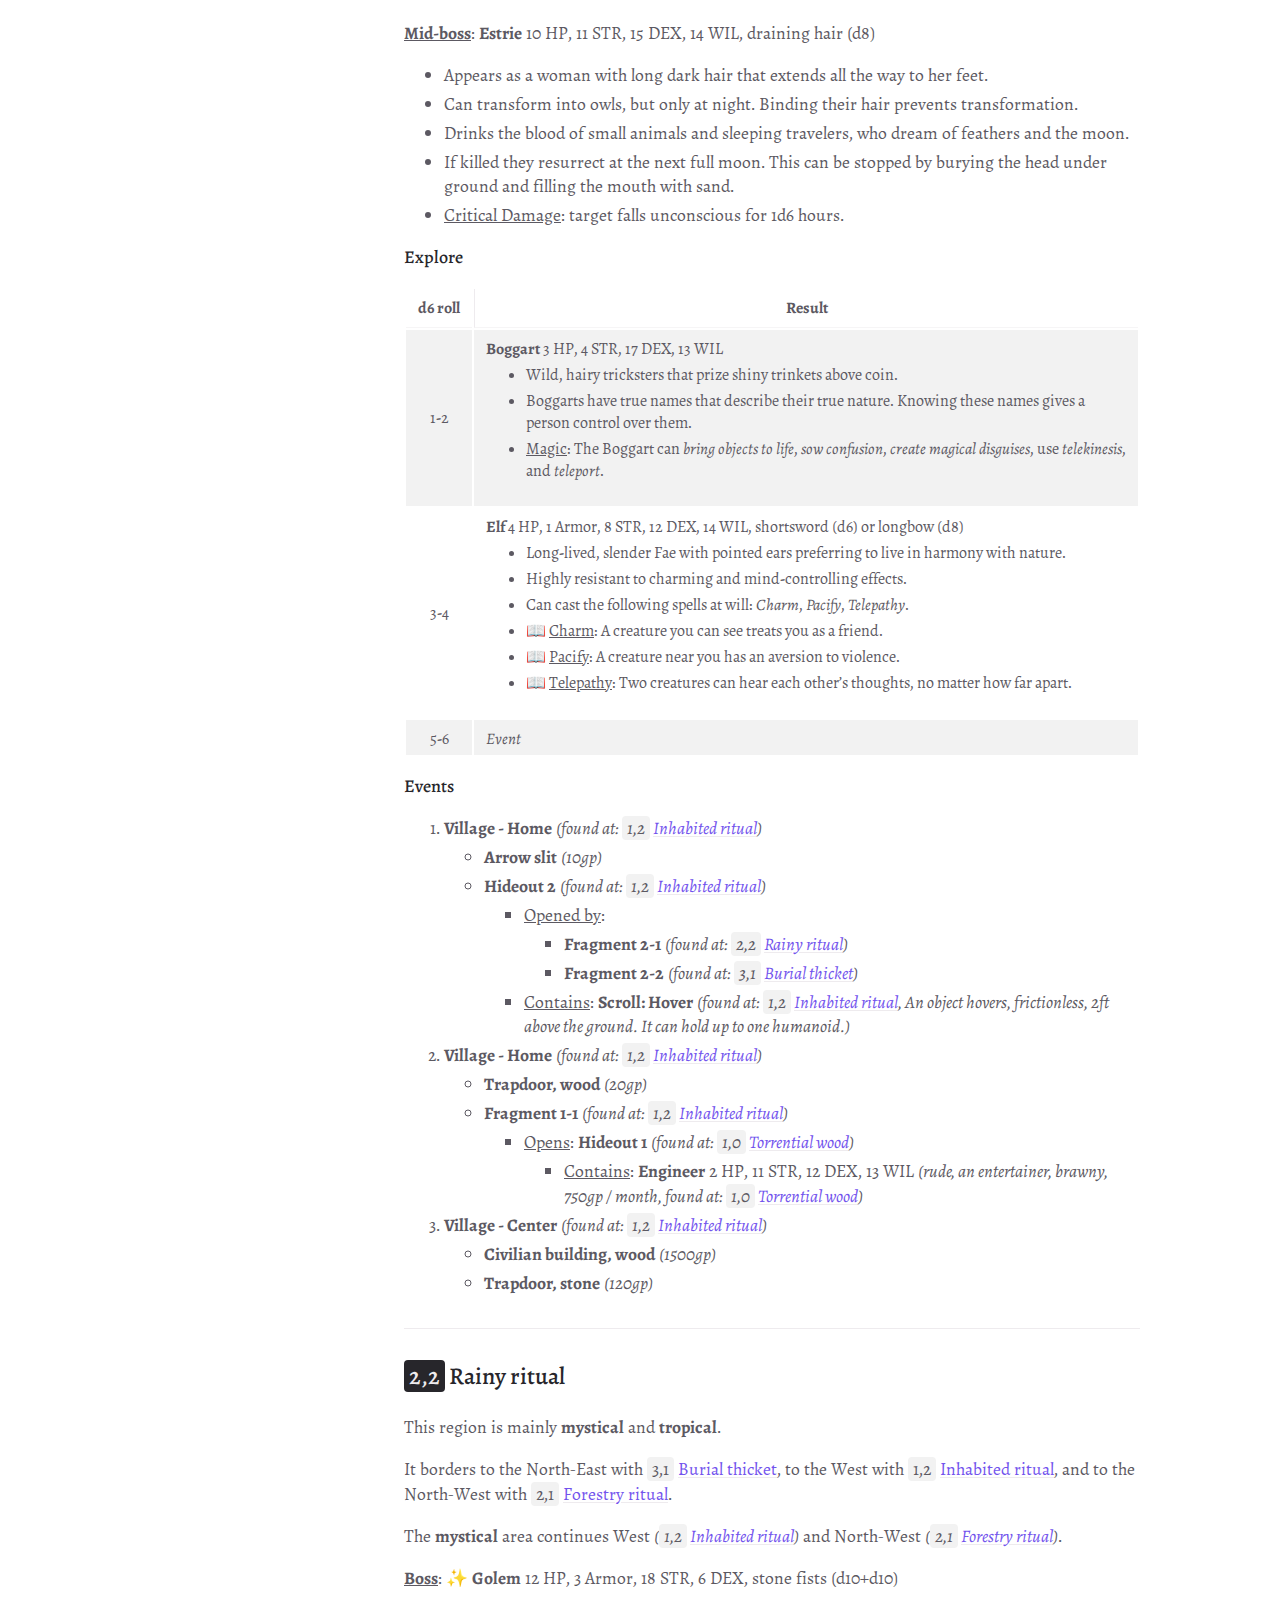
==== commit edecb560: ":joystick: Added early character data export for Kettlewright" ====
--- a/index.html
+++ b/index.html
@@ -17,6 +17,7 @@
         <script src="js/generator.js"></script>
         <script src="js/renderer.js"></script>
         <script src="js/frontend.js"></script>
+        <script src="js/exporters/kettlewright.js"></script>
     </head>
     <body onload="onl()">
     <svg xmlns="http://www.w3.org/2000/svg" class="d-none"> <symbol id="svg-link" viewBox="0 0 24 24"> <title>Link</title> <svg xmlns="http://www.w3.org/2000/svg" width="24" height="24" viewBox="0 0 24 24" fill="none" stroke="currentColor" stroke-width="2" stroke-linecap="round" stroke-linejoin="round" class="feather feather-link"> <path d="M10 13a5 5 0 0 0 7.54.54l3-3a5 5 0 0 0-7.07-7.07l-1.72 1.71"></path><path d="M14 11a5 5 0 0 0-7.54-.54l-3 3a5 5 0 0 0 7.07 7.07l1.71-1.71"></path> </svg> </symbol> <symbol id="svg-menu" viewBox="0 0 24 24"> <title>Menu</title> <svg xmlns="http://www.w3.org/2000/svg" width="24" height="24" viewBox="0 0 24 24" fill="none" stroke="currentColor" stroke-width="2" stroke-linecap="round" stroke-linejoin="round" class="feather feather-menu"> <line x1="3" y1="12" x2="21" y2="12"></line><line x1="3" y1="6" x2="21" y2="6"></line><line x1="3" y1="18" x2="21" y2="18"></line> </svg> </symbol> <symbol id="svg-arrow-right" viewBox="0 0 24 24"> <title>Expand</title> <svg xmlns="http://www.w3.org/2000/svg" width="24" height="24" viewBox="0 0 24 24" fill="none" stroke="currentColor" stroke-width="2" stroke-linecap="round" stroke-linejoin="round" class="feather feather-chevron-right"> <polyline points="9 18 15 12 9 6"></polyline> </svg> </symbol> <!-- Feather. MIT License: https://github.com/feathericons/feather/blob/master/LICENSE --> <symbol id="svg-external-link" width="24" height="24" viewBox="0 0 24 24" fill="none" stroke="currentColor" stroke-width="2" stroke-linecap="round" stroke-linejoin="round" class="feather feather-external-link"> <title id="svg-external-link-title">(external link)</title> <path d="M18 13v6a2 2 0 0 1-2 2H5a2 2 0 0 1-2-2V8a2 2 0 0 1 2-2h6"></path><polyline points="15 3 21 3 21 9"></polyline><line x1="10" y1="14" x2="21" y2="3"></line> </symbol> <symbol id="svg-doc" viewBox="0 0 24 24"> <title>Document</title> <svg xmlns="http://www.w3.org/2000/svg" width="24" height="24" viewBox="0 0 24 24" fill="none" stroke="currentColor" stroke-width="2" stroke-linecap="round" stroke-linejoin="round" class="feather feather-file"> <path d="M13 2H6a2 2 0 0 0-2 2v16a2 2 0 0 0 2 2h12a2 2 0 0 0 2-2V9z"></path><polyline points="13 2 13 9 20 9"></polyline> </svg> </symbol> <symbol id="svg-search" viewBox="0 0 24 24"> <title>Search</title> <svg xmlns="http://www.w3.org/2000/svg" width="24" height="24" viewBox="0 0 24 24" fill="none" stroke="currentColor" stroke-width="2" stroke-linecap="round" stroke-linejoin="round" class="feather feather-search"> <circle cx="11" cy="11" r="8"></circle><line x1="21" y1="21" x2="16.65" y2="16.65"></line> </svg> </symbol> <!-- Bootstrap Icons. MIT License: https://github.com/twbs/icons/blob/main/LICENSE.md --> <symbol id="svg-copy" viewBox="0 0 16 16"> <title>Copy</title> <svg xmlns="http://www.w3.org/2000/svg" width="16" height="16" fill="currentColor" class="bi bi-clipboard" viewBox="0 0 16 16"> <path d="M4 1.5H3a2 2 0 0 0-2 2V14a2 2 0 0 0 2 2h10a2 2 0 0 0 2-2V3.5a2 2 0 0 0-2-2h-1v1h1a1 1 0 0 1 1 1V14a1 1 0 0 1-1 1H3a1 1 0 0 1-1-1V3.5a1 1 0 0 1 1-1h1v-1z"></path> <path d="M9.5 1a.5.5 0 0 1 .5.5v1a.5.5 0 0 1-.5.5h-3a.5.5 0 0 1-.5-.5v-1a.5.5 0 0 1 .5-.5h3zm-3-1A1.5 1.5 0 0 0 5 1.5v1A1.5 1.5 0 0 0 6.5 4h3A1.5 1.5 0 0 0 11 2.5v-1A1.5 1.5 0 0 0 9.5 0h-3z"></path> </svg> </symbol> <symbol id="svg-copied" viewBox="0 0 16 16"> <title>Copied</title> <svg xmlns="http://www.w3.org/2000/svg" width="16" height="16" fill="currentColor" class="bi bi-clipboard-check-fill" viewBox="0 0 16 16"> <path d="M6.5 0A1.5 1.5 0 0 0 5 1.5v1A1.5 1.5 0 0 0 6.5 4h3A1.5 1.5 0 0 0 11 2.5v-1A1.5 1.5 0 0 0 9.5 0h-3Zm3 1a.5.5 0 0 1 .5.5v1a.5.5 0 0 1-.5.5h-3a.5.5 0 0 1-.5-.5v-1a.5.5 0 0 1 .5-.5h3Z"></path> <path d="M4 1.5H3a2 2 0 0 0-2 2V14a2 2 0 0 0 2 2h10a2 2 0 0 0 2-2V3.5a2 2 0 0 0-2-2h-1v1A2.5 2.5 0 0 1 9.5 5h-3A2.5 2.5 0 0 1 4 2.5v-1Zm6.854 7.354-3 3a.5.5 0 0 1-.708 0l-1.5-1.5a.5.5 0 0 1 .708-.708L7.5 10.793l2.646-2.647a.5.5 0 0 1 .708.708Z"></path> </svg> </symbol> </svg>
--- a/css/style.css
+++ b/css/style.css
@@ -145,6 +145,22 @@
     cursor: pointer;
 }
 
+.file-button {
+    display: inline-block;
+    cursor: pointer;
+    width: 20px;
+    height:20px;
+    background-color: red;
+    background-position: center;
+    background-repeat: no-repeat;
+    background-size: contain;
+    margin-right: 3px;
+}
+
+.file-button.kettlewright {
+    background-image: url(../images/export-kettlewright.png);
+}
+
 @media (max-width: 50rem) {
     .notice {
         margin-top:.5em;
@@ -226,4 +242,8 @@
         display: none;
     }
 
+    .file-button {
+        display: none;
+    }
+
 }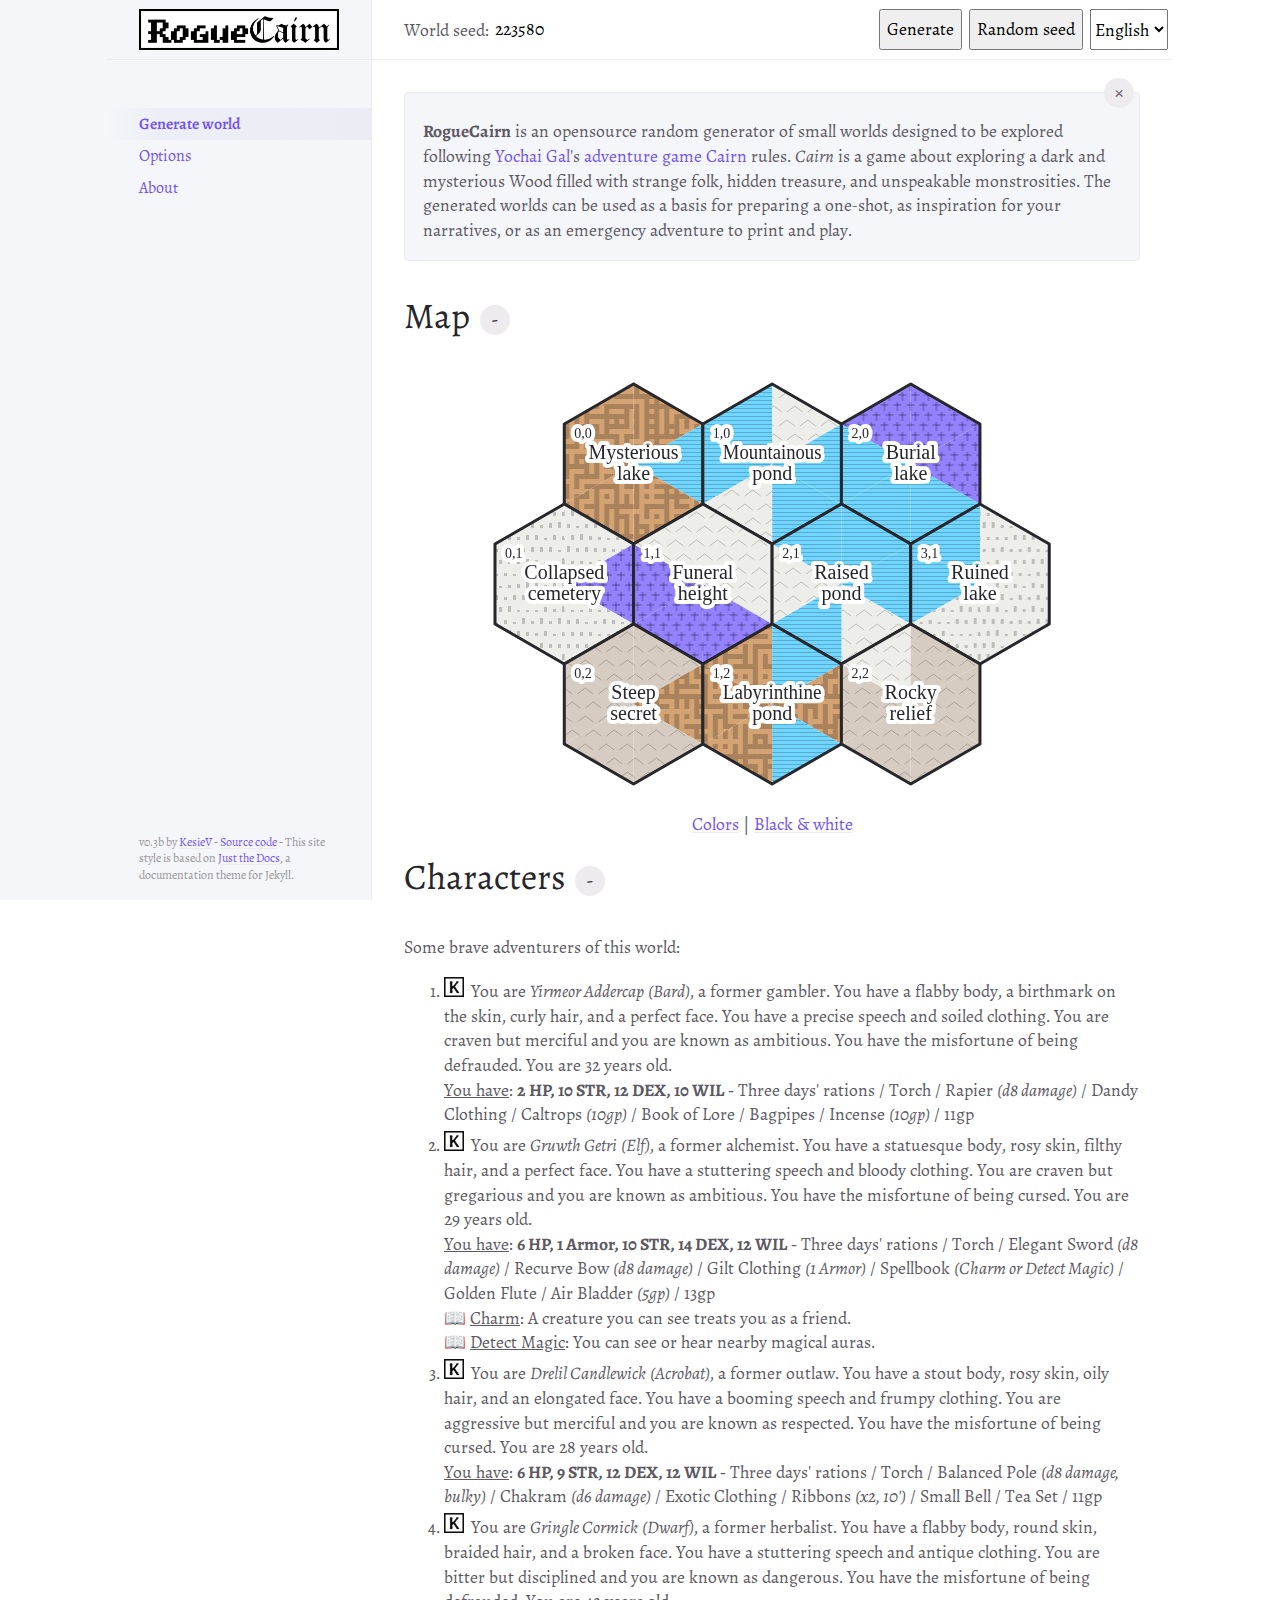
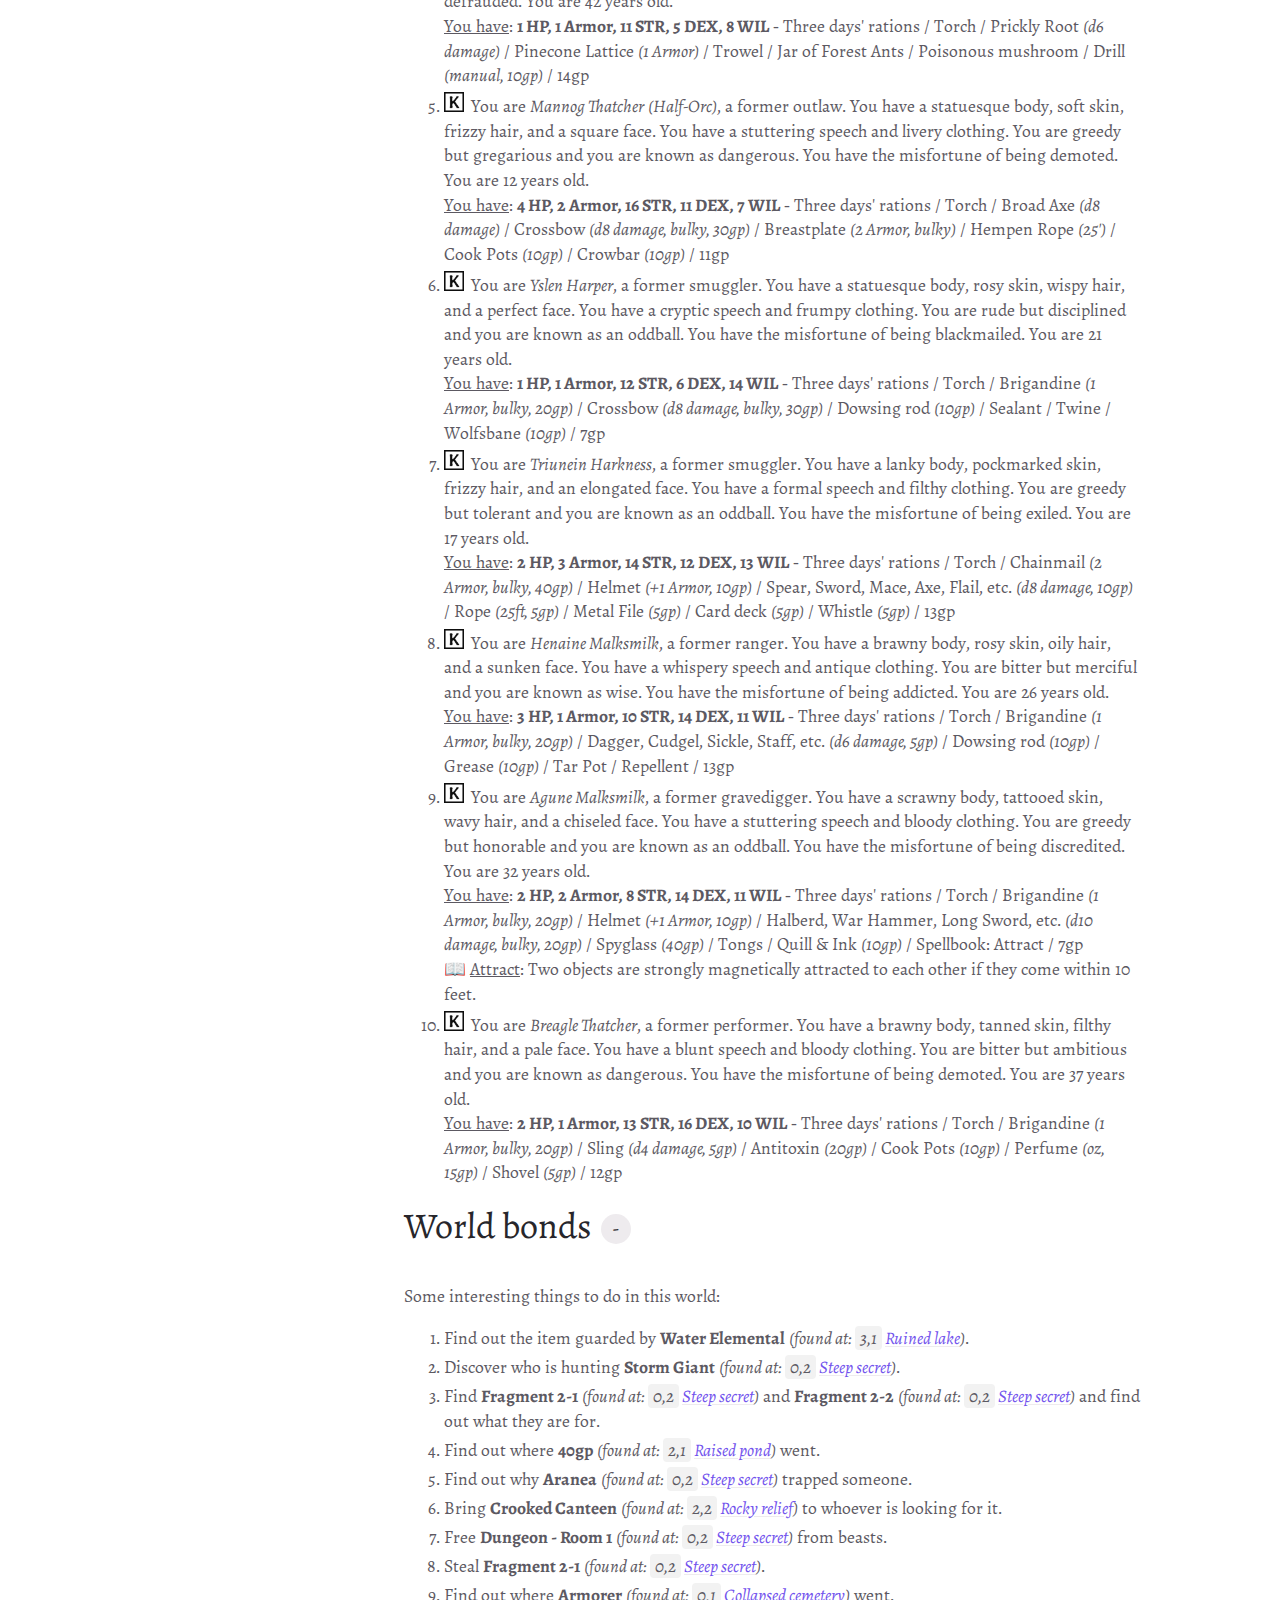
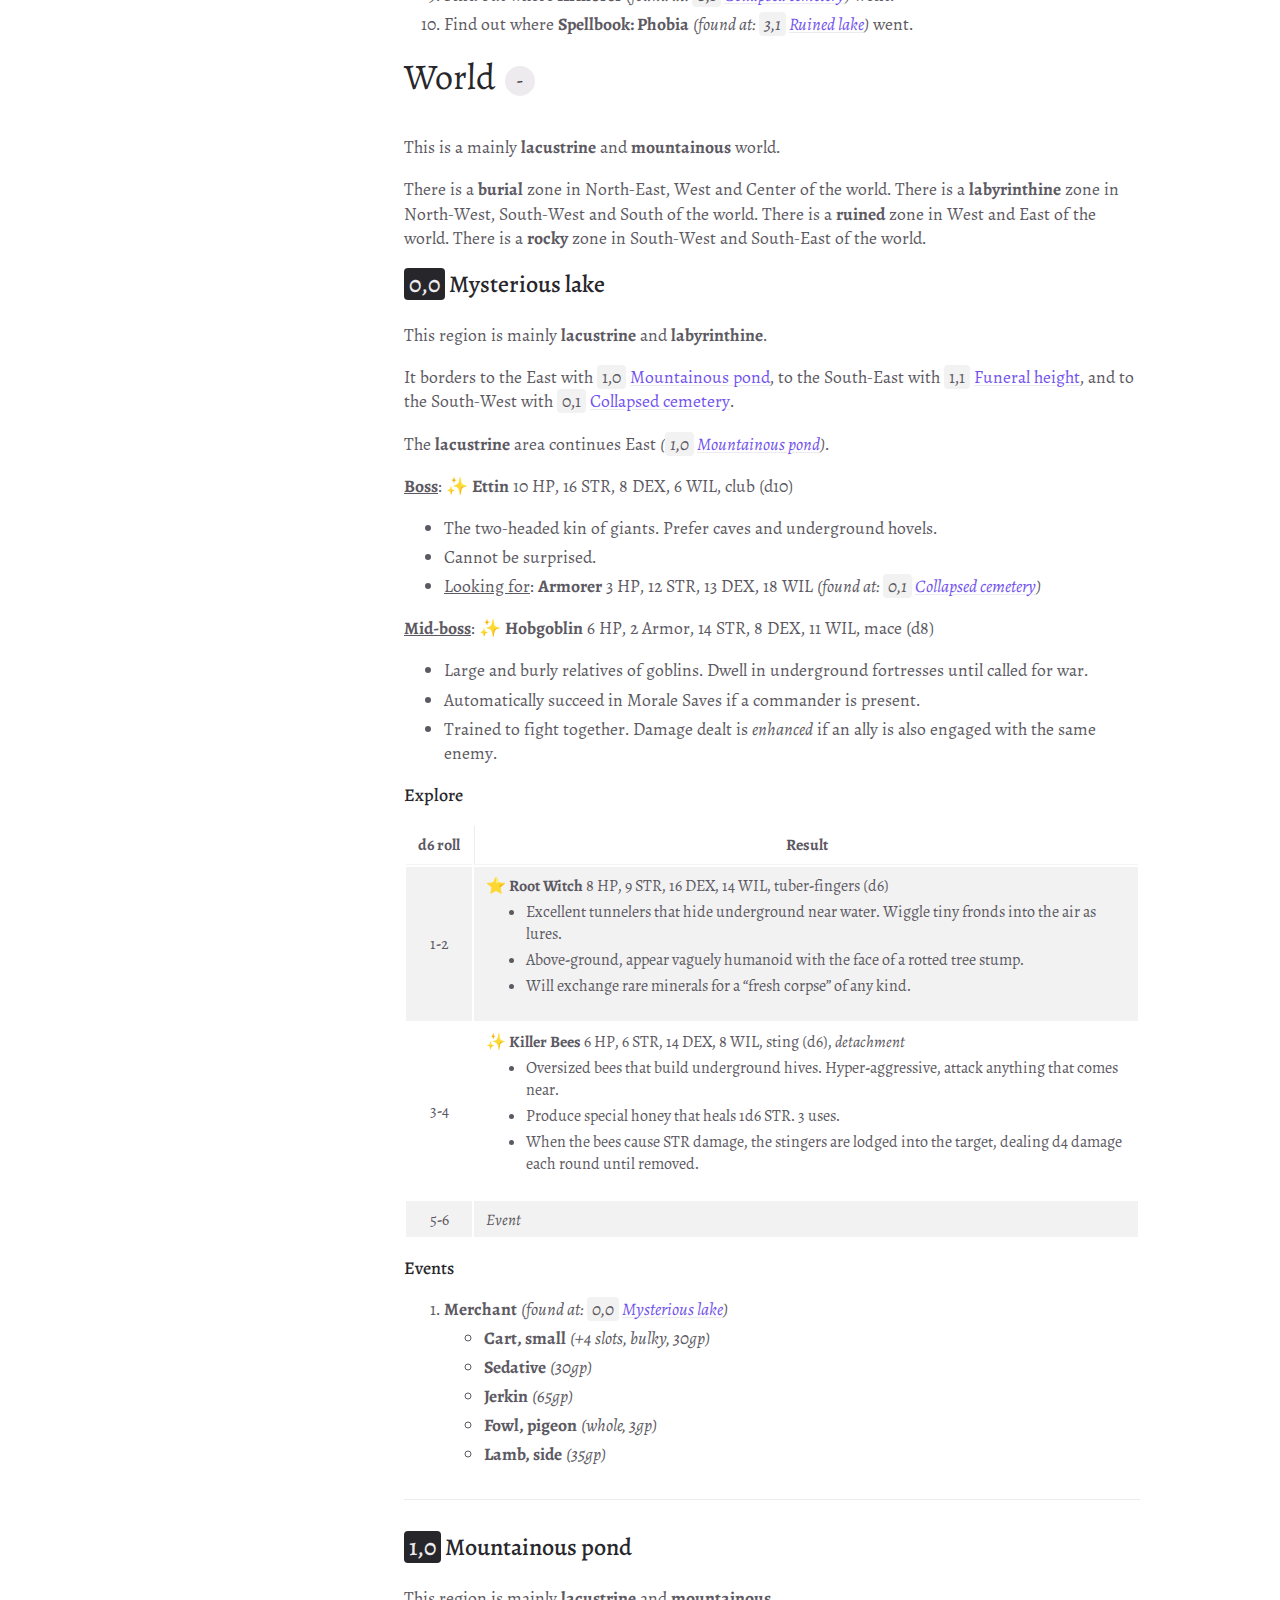
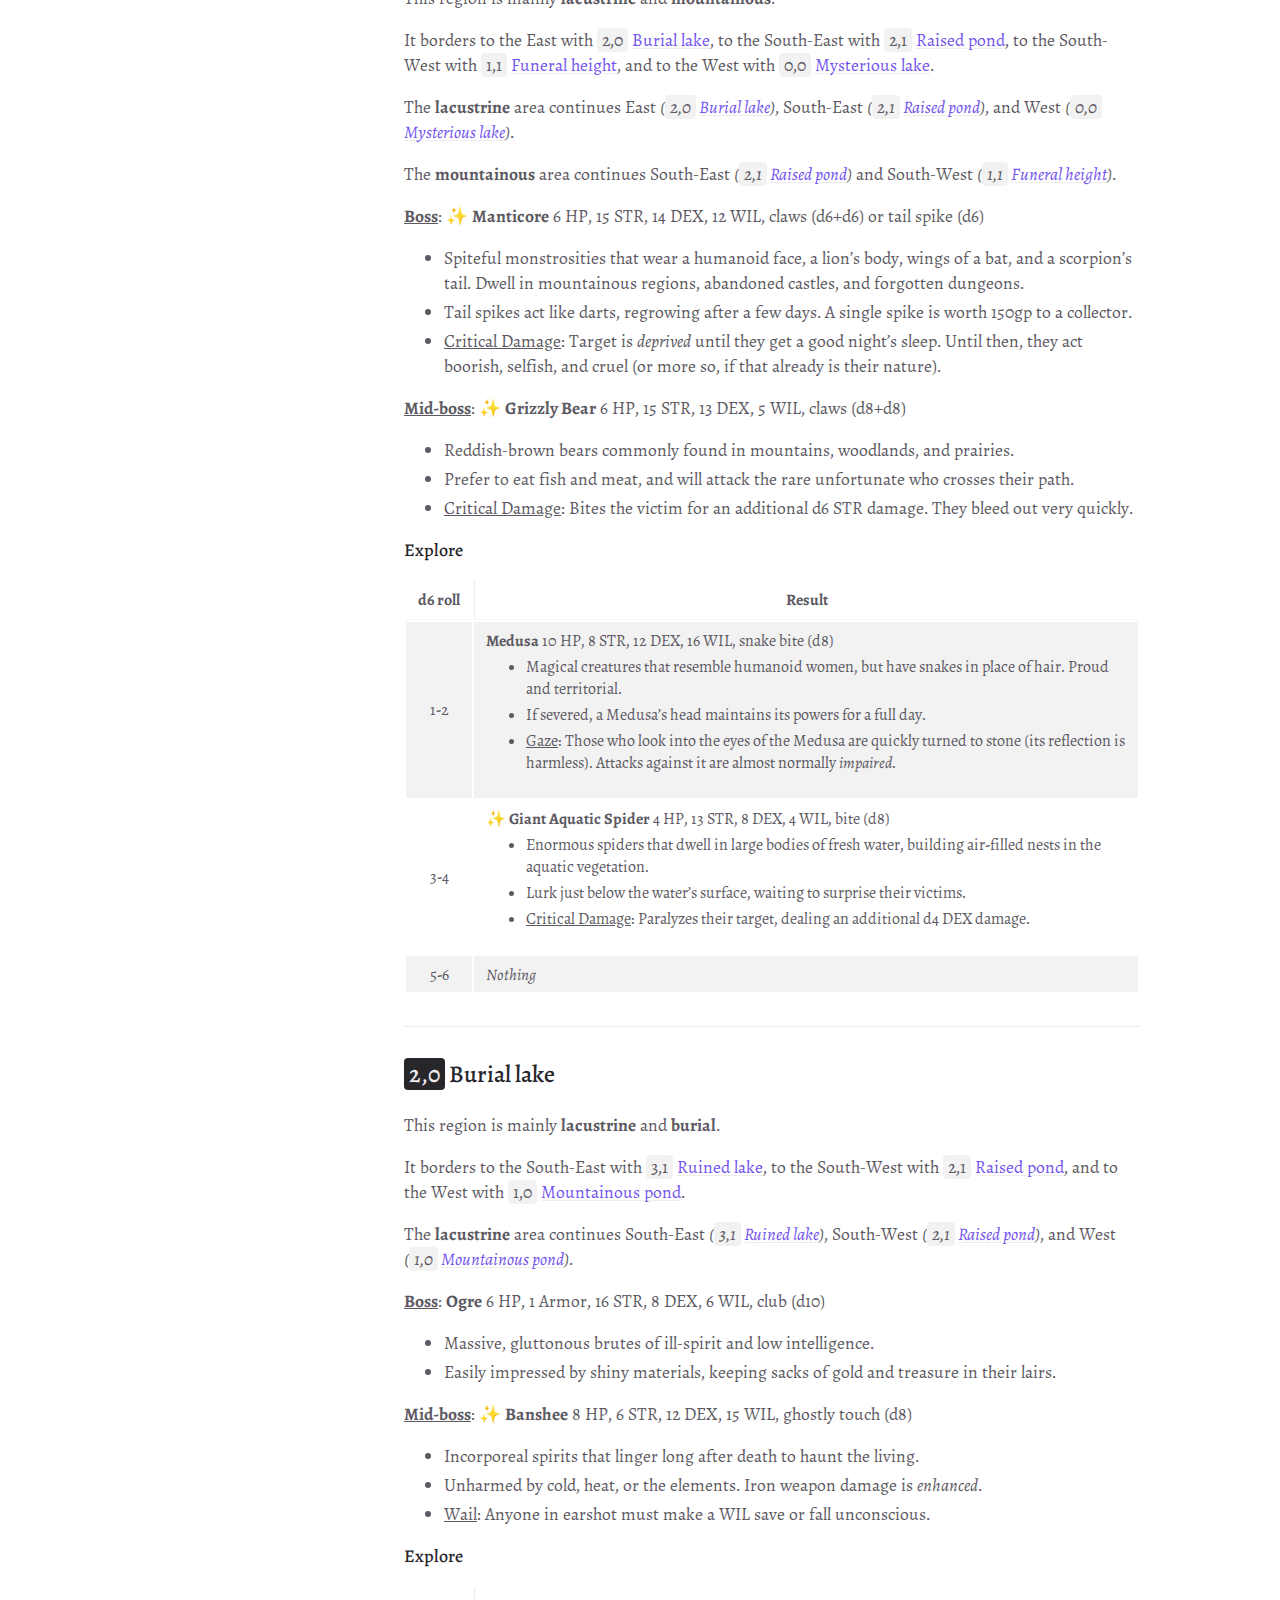
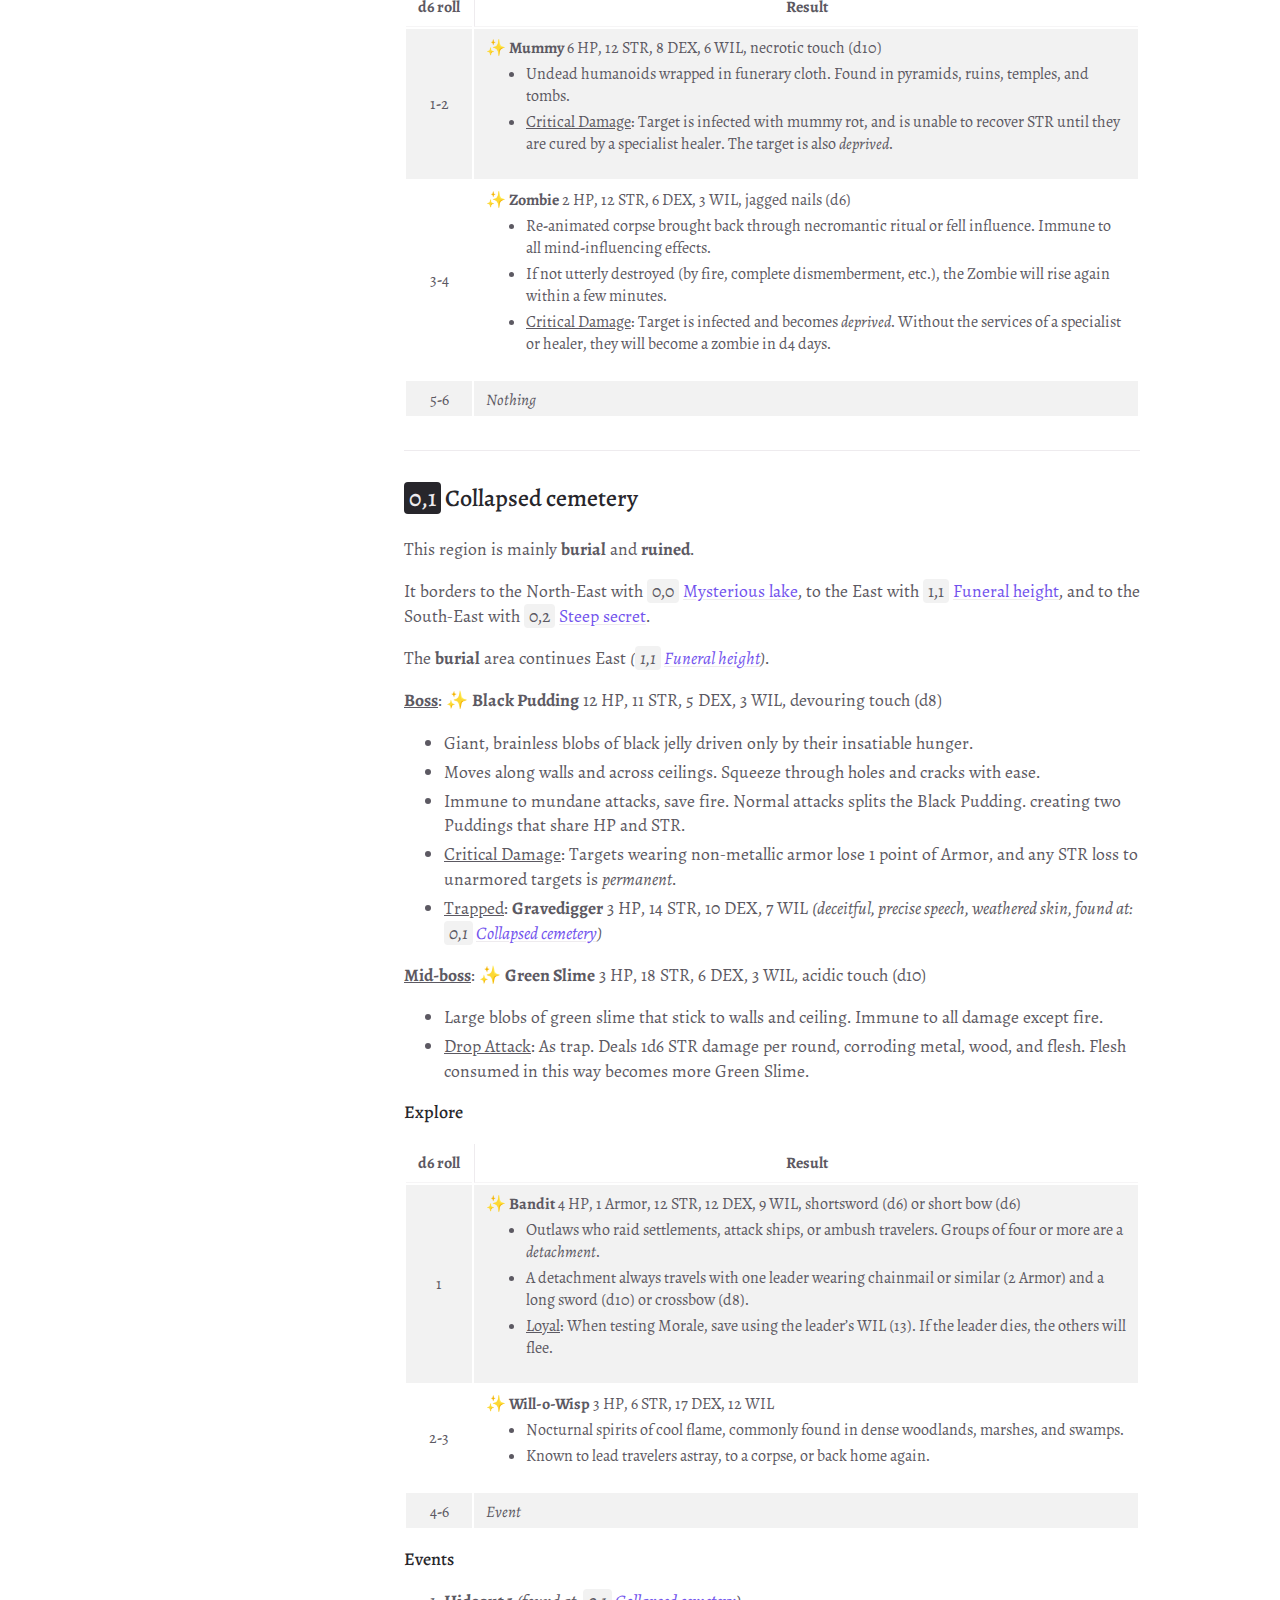
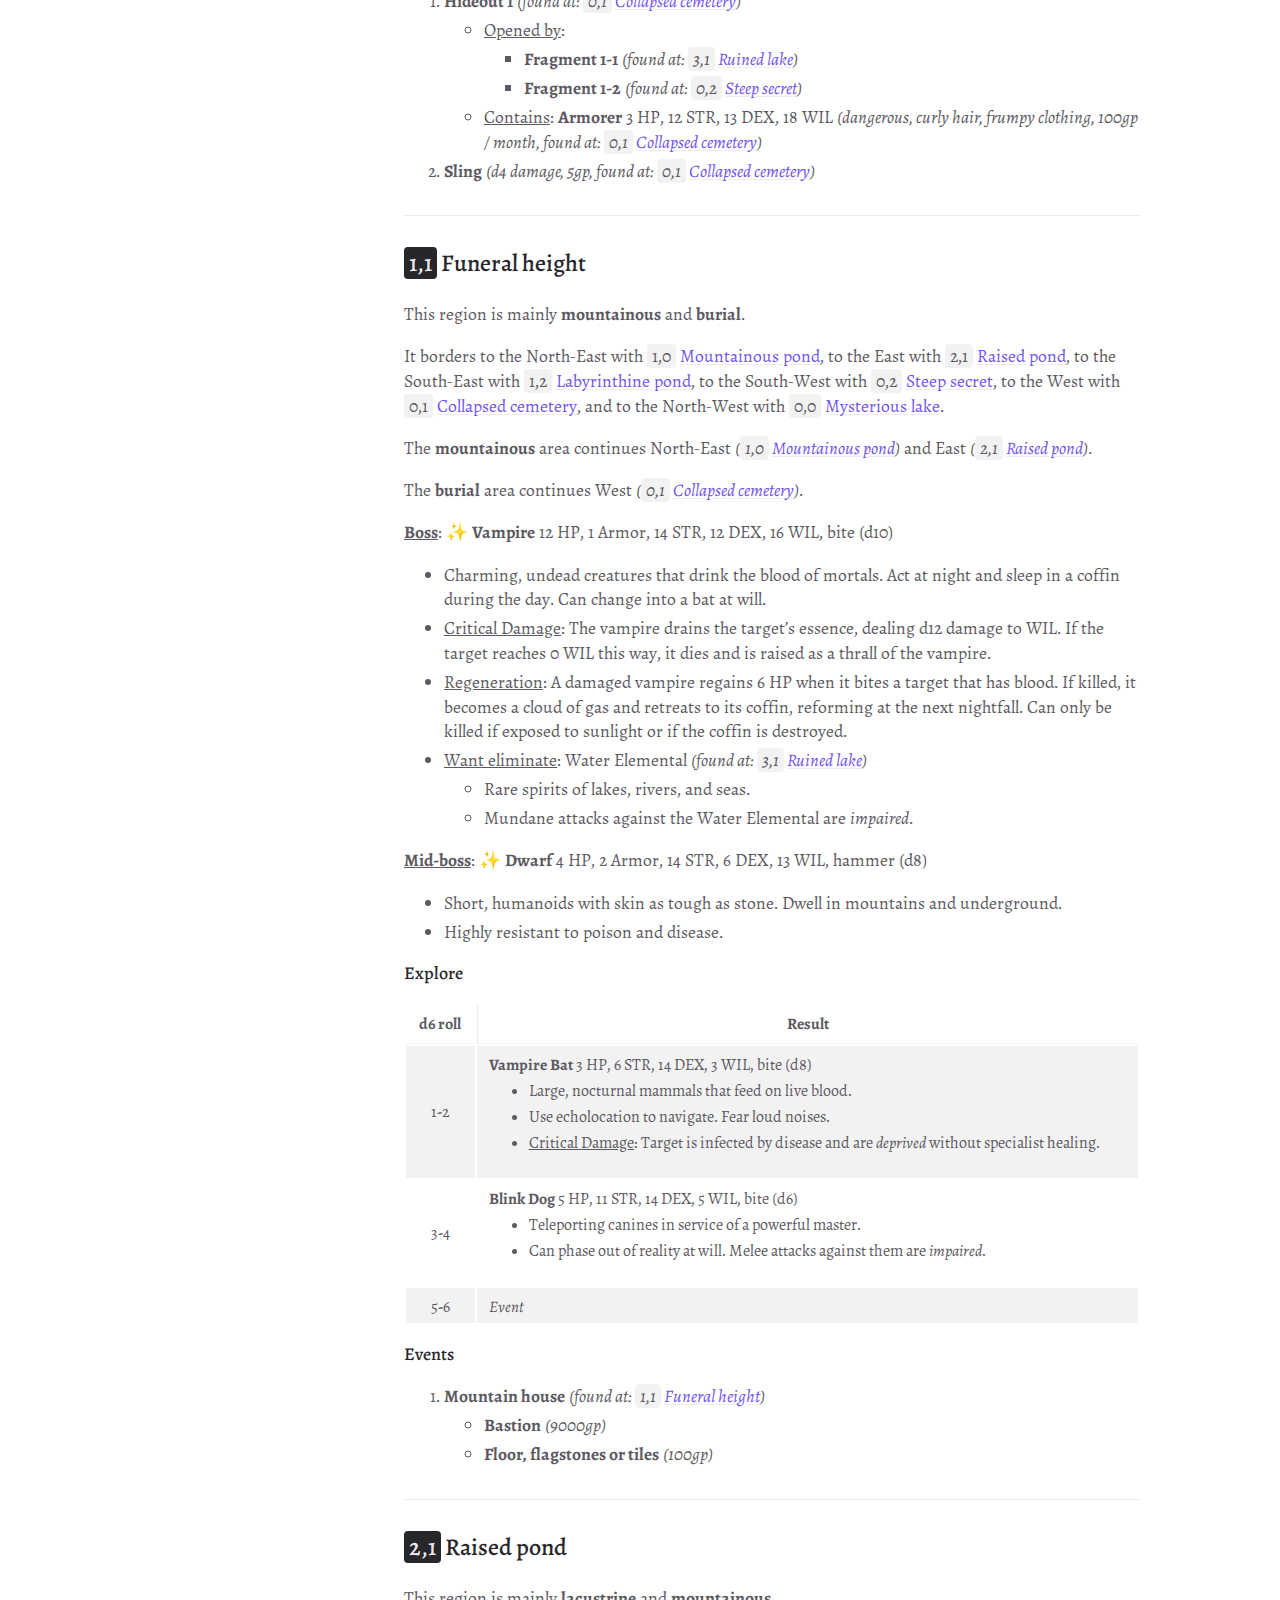
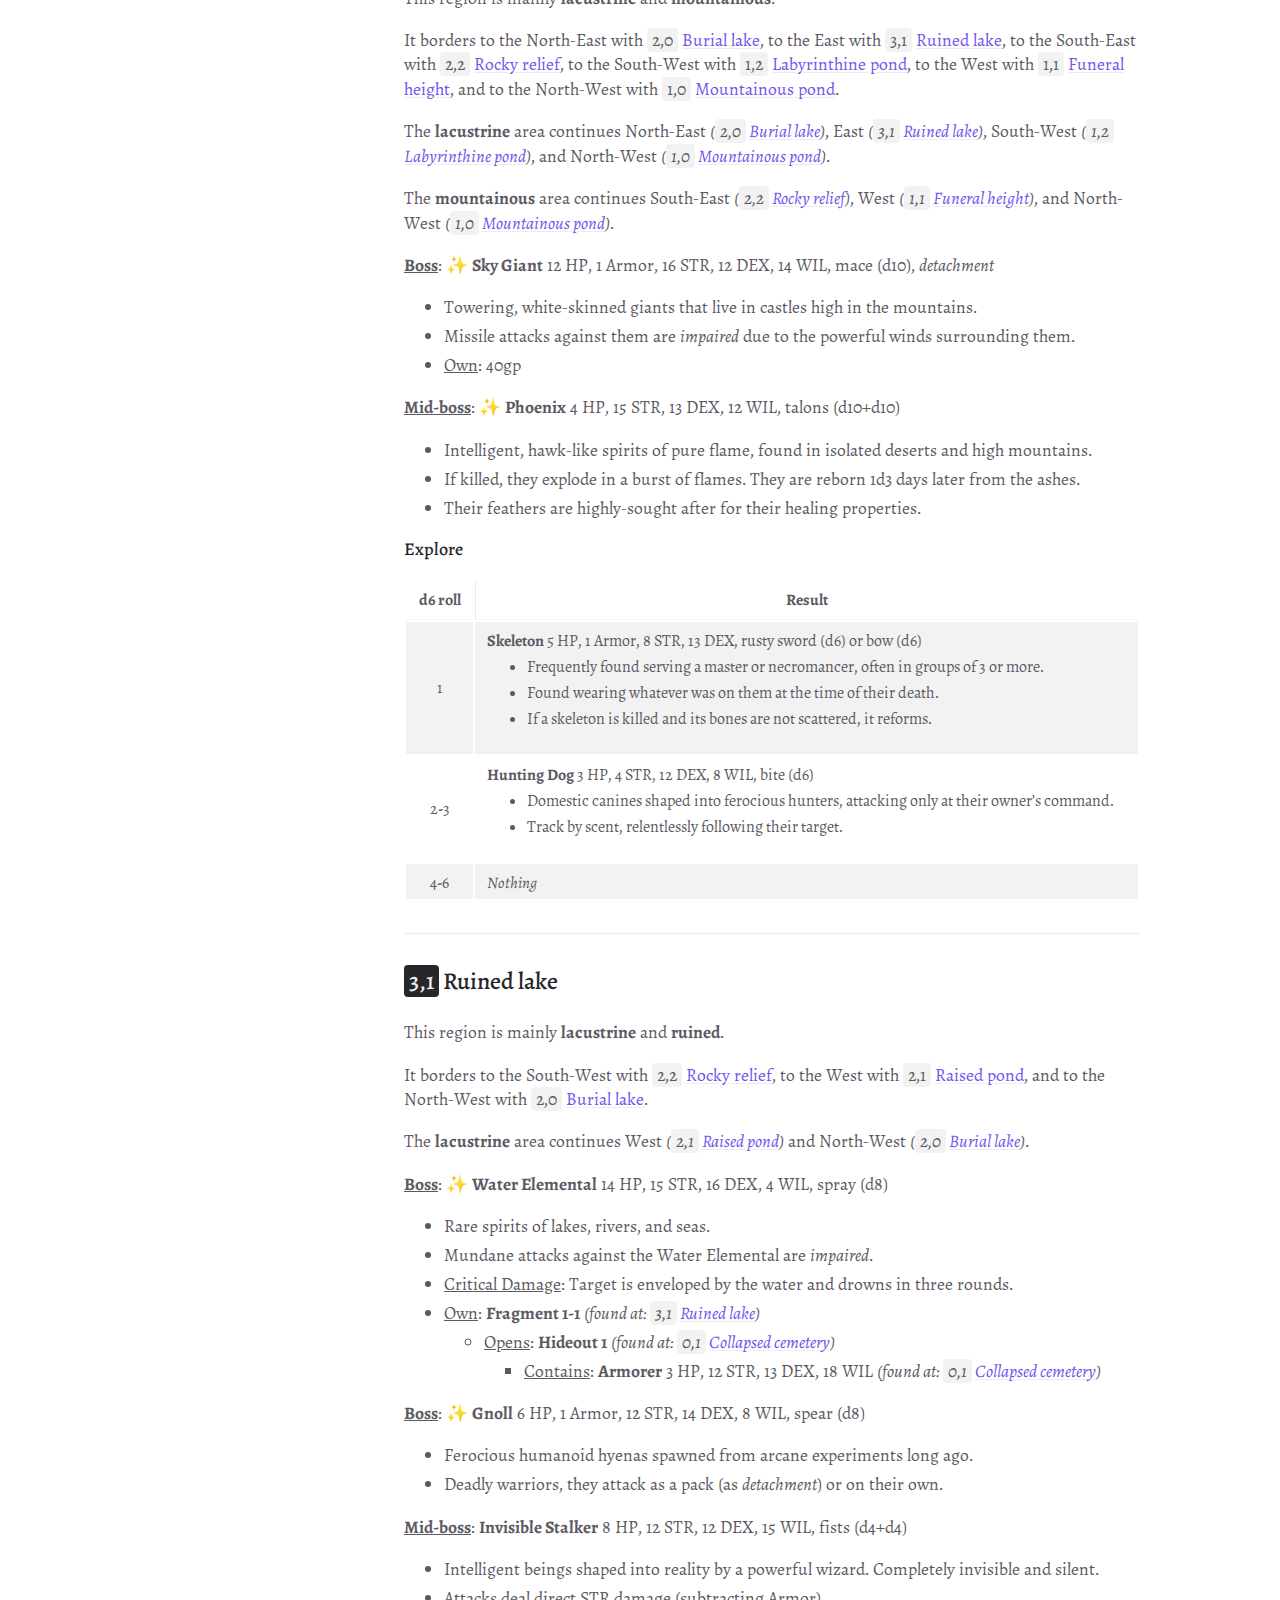
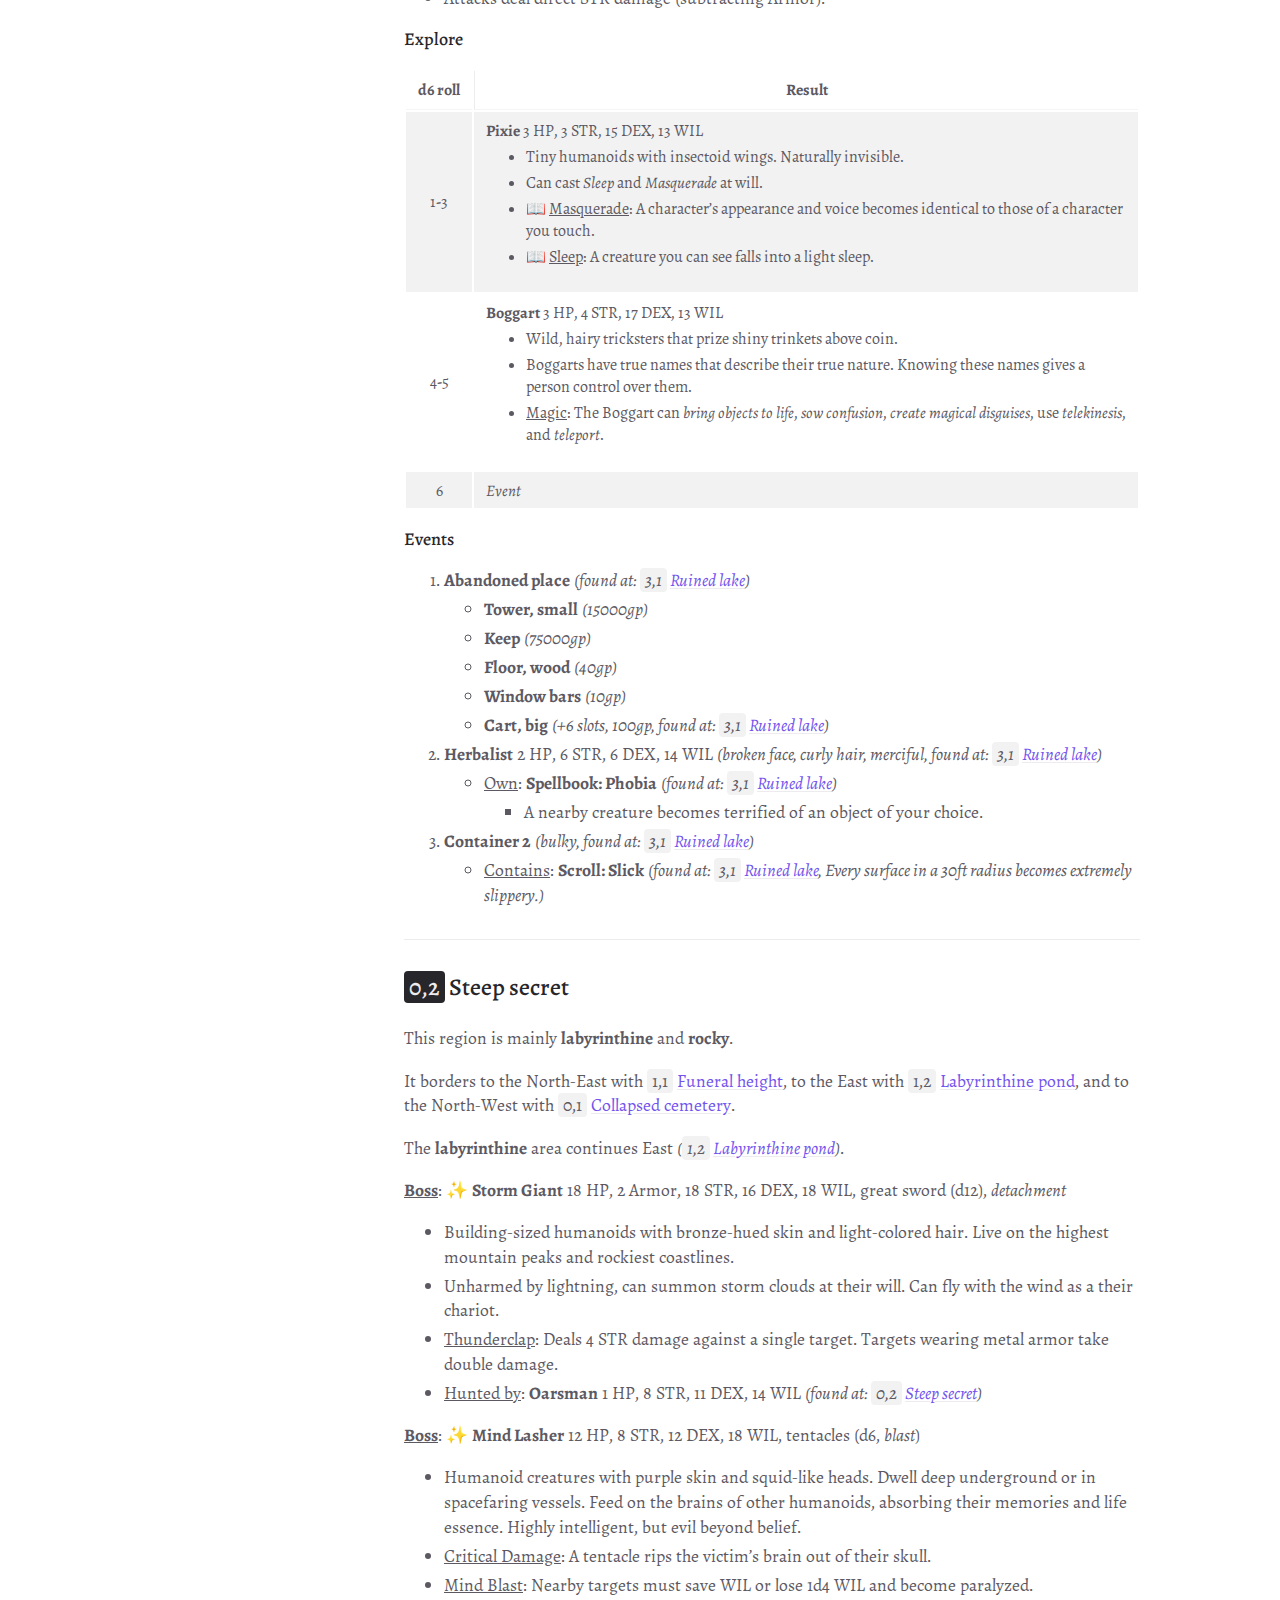
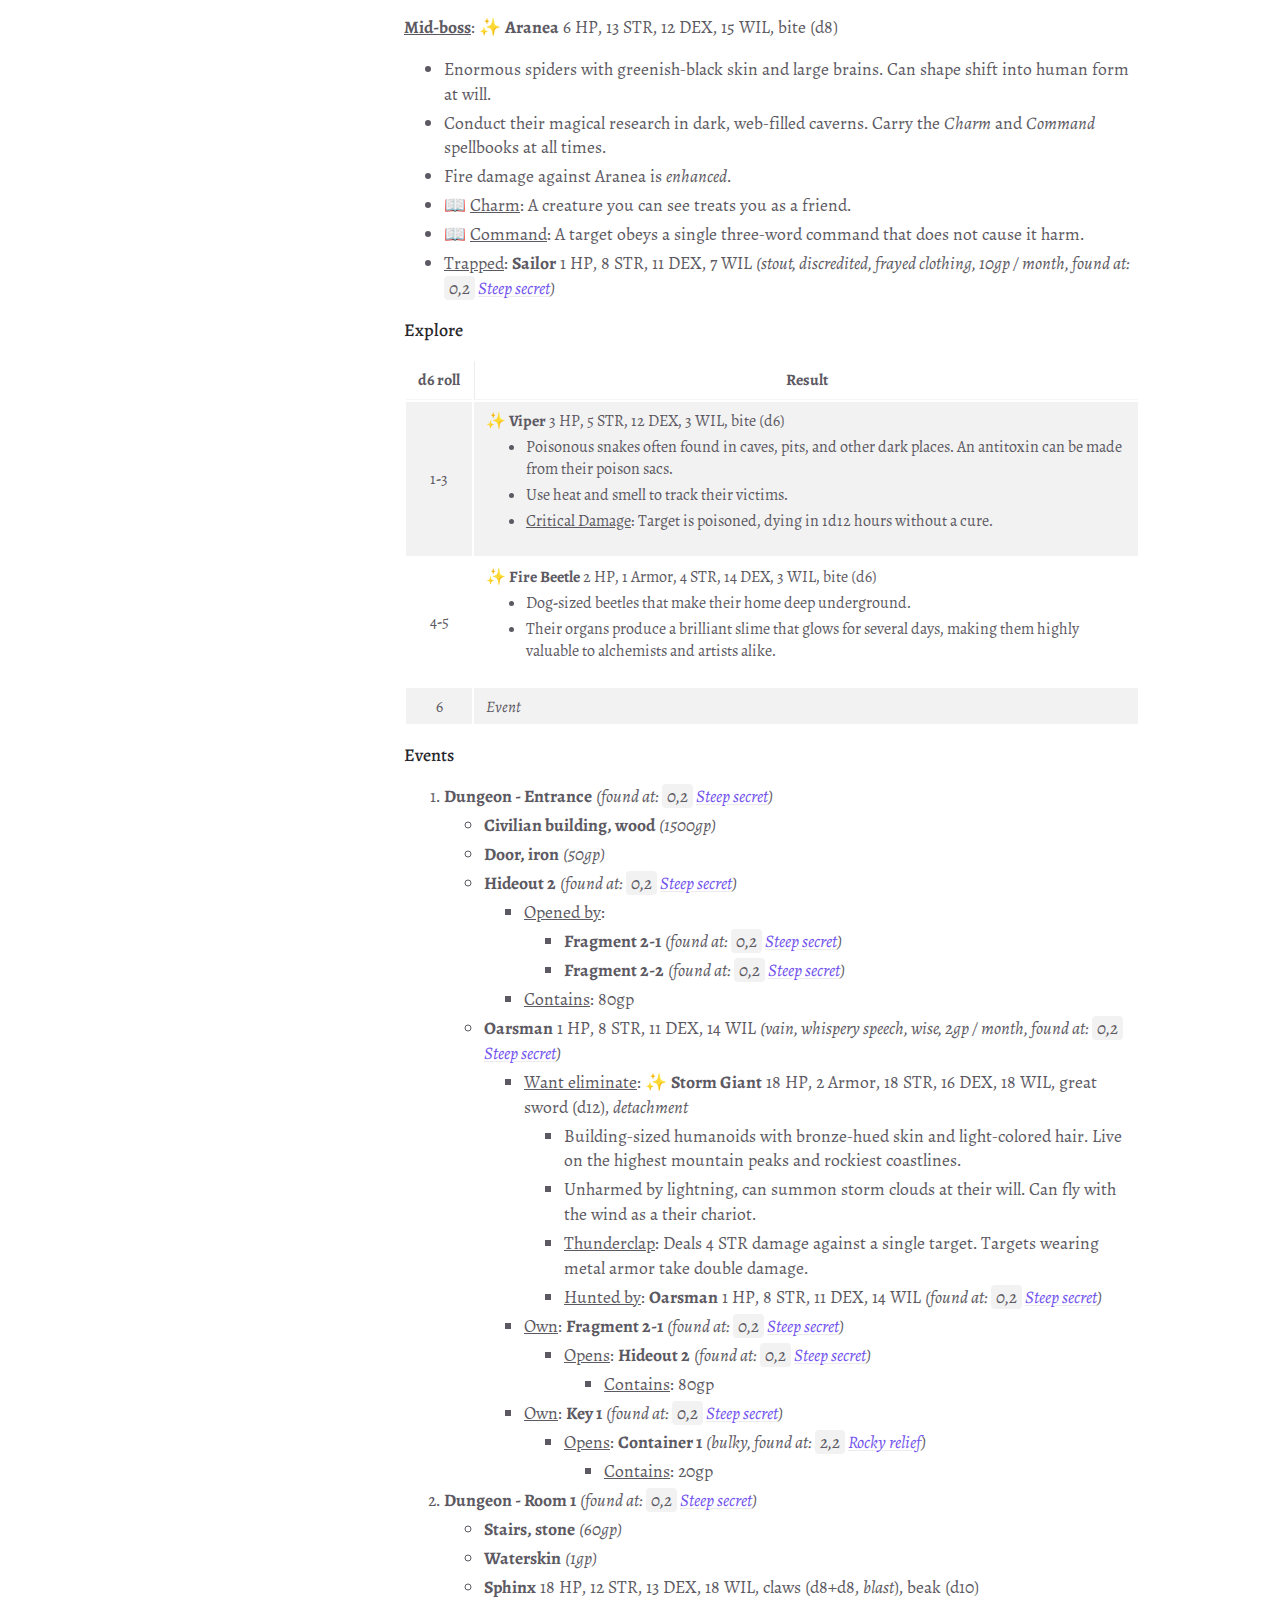
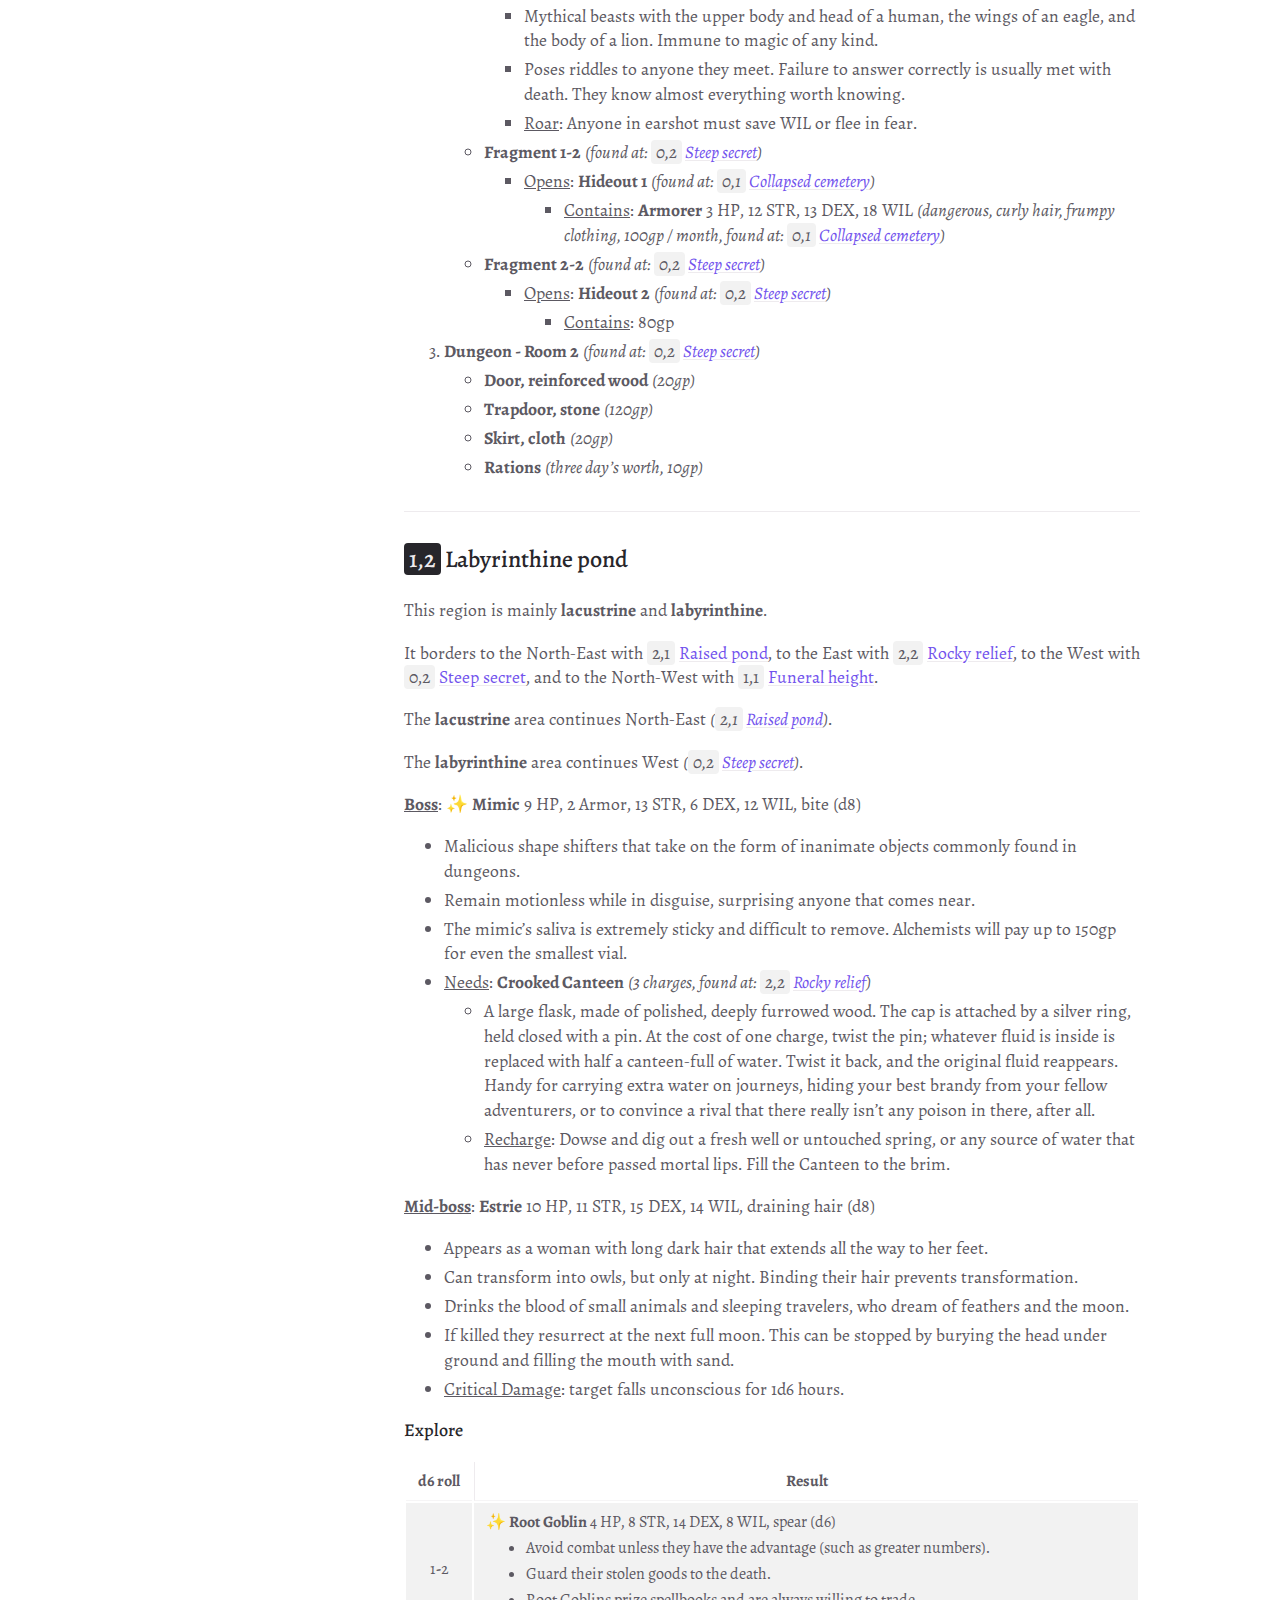
==== commit 5e05fb54: ":paintbrush: Added spinner on loading" ====
--- a/index.html
+++ b/index.html
@@ -19,9 +19,8 @@
         <script src="js/frontend.js"></script>
         <script src="js/exporters/kettlewright.js"></script>
     </head>
-    <body onload="onl()">
     <svg xmlns="http://www.w3.org/2000/svg" class="d-none"> <symbol id="svg-link" viewBox="0 0 24 24"> <title>Link</title> <svg xmlns="http://www.w3.org/2000/svg" width="24" height="24" viewBox="0 0 24 24" fill="none" stroke="currentColor" stroke-width="2" stroke-linecap="round" stroke-linejoin="round" class="feather feather-link"> <path d="M10 13a5 5 0 0 0 7.54.54l3-3a5 5 0 0 0-7.07-7.07l-1.72 1.71"></path><path d="M14 11a5 5 0 0 0-7.54-.54l-3 3a5 5 0 0 0 7.07 7.07l1.71-1.71"></path> </svg> </symbol> <symbol id="svg-menu" viewBox="0 0 24 24"> <title>Menu</title> <svg xmlns="http://www.w3.org/2000/svg" width="24" height="24" viewBox="0 0 24 24" fill="none" stroke="currentColor" stroke-width="2" stroke-linecap="round" stroke-linejoin="round" class="feather feather-menu"> <line x1="3" y1="12" x2="21" y2="12"></line><line x1="3" y1="6" x2="21" y2="6"></line><line x1="3" y1="18" x2="21" y2="18"></line> </svg> </symbol> <symbol id="svg-arrow-right" viewBox="0 0 24 24"> <title>Expand</title> <svg xmlns="http://www.w3.org/2000/svg" width="24" height="24" viewBox="0 0 24 24" fill="none" stroke="currentColor" stroke-width="2" stroke-linecap="round" stroke-linejoin="round" class="feather feather-chevron-right"> <polyline points="9 18 15 12 9 6"></polyline> </svg> </symbol> <!-- Feather. MIT License: https://github.com/feathericons/feather/blob/master/LICENSE --> <symbol id="svg-external-link" width="24" height="24" viewBox="0 0 24 24" fill="none" stroke="currentColor" stroke-width="2" stroke-linecap="round" stroke-linejoin="round" class="feather feather-external-link"> <title id="svg-external-link-title">(external link)</title> <path d="M18 13v6a2 2 0 0 1-2 2H5a2 2 0 0 1-2-2V8a2 2 0 0 1 2-2h6"></path><polyline points="15 3 21 3 21 9"></polyline><line x1="10" y1="14" x2="21" y2="3"></line> </symbol> <symbol id="svg-doc" viewBox="0 0 24 24"> <title>Document</title> <svg xmlns="http://www.w3.org/2000/svg" width="24" height="24" viewBox="0 0 24 24" fill="none" stroke="currentColor" stroke-width="2" stroke-linecap="round" stroke-linejoin="round" class="feather feather-file"> <path d="M13 2H6a2 2 0 0 0-2 2v16a2 2 0 0 0 2 2h12a2 2 0 0 0 2-2V9z"></path><polyline points="13 2 13 9 20 9"></polyline> </svg> </symbol> <symbol id="svg-search" viewBox="0 0 24 24"> <title>Search</title> <svg xmlns="http://www.w3.org/2000/svg" width="24" height="24" viewBox="0 0 24 24" fill="none" stroke="currentColor" stroke-width="2" stroke-linecap="round" stroke-linejoin="round" class="feather feather-search"> <circle cx="11" cy="11" r="8"></circle><line x1="21" y1="21" x2="16.65" y2="16.65"></line> </svg> </symbol> <!-- Bootstrap Icons. MIT License: https://github.com/twbs/icons/blob/main/LICENSE.md --> <symbol id="svg-copy" viewBox="0 0 16 16"> <title>Copy</title> <svg xmlns="http://www.w3.org/2000/svg" width="16" height="16" fill="currentColor" class="bi bi-clipboard" viewBox="0 0 16 16"> <path d="M4 1.5H3a2 2 0 0 0-2 2V14a2 2 0 0 0 2 2h10a2 2 0 0 0 2-2V3.5a2 2 0 0 0-2-2h-1v1h1a1 1 0 0 1 1 1V14a1 1 0 0 1-1 1H3a1 1 0 0 1-1-1V3.5a1 1 0 0 1 1-1h1v-1z"></path> <path d="M9.5 1a.5.5 0 0 1 .5.5v1a.5.5 0 0 1-.5.5h-3a.5.5 0 0 1-.5-.5v-1a.5.5 0 0 1 .5-.5h3zm-3-1A1.5 1.5 0 0 0 5 1.5v1A1.5 1.5 0 0 0 6.5 4h3A1.5 1.5 0 0 0 11 2.5v-1A1.5 1.5 0 0 0 9.5 0h-3z"></path> </svg> </symbol> <symbol id="svg-copied" viewBox="0 0 16 16"> <title>Copied</title> <svg xmlns="http://www.w3.org/2000/svg" width="16" height="16" fill="currentColor" class="bi bi-clipboard-check-fill" viewBox="0 0 16 16"> <path d="M6.5 0A1.5 1.5 0 0 0 5 1.5v1A1.5 1.5 0 0 0 6.5 4h3A1.5 1.5 0 0 0 11 2.5v-1A1.5 1.5 0 0 0 9.5 0h-3Zm3 1a.5.5 0 0 1 .5.5v1a.5.5 0 0 1-.5.5h-3a.5.5 0 0 1-.5-.5v-1a.5.5 0 0 1 .5-.5h3Z"></path> <path d="M4 1.5H3a2 2 0 0 0-2 2V14a2 2 0 0 0 2 2h10a2 2 0 0 0 2-2V3.5a2 2 0 0 0-2-2h-1v1A2.5 2.5 0 0 1 9.5 5h-3A2.5 2.5 0 0 1 4 2.5v-1Zm6.854 7.354-3 3a.5.5 0 0 1-.708 0l-1.5-1.5a.5.5 0 0 1 .708-.708L7.5 10.793l2.646-2.647a.5.5 0 0 1 .708.708Z"></path> </svg> </symbol> </svg>
-    <span id="out"></span>
+    <body onload="onl()"><div id="out"><span class="loader"></span></div></body>
 <script>
 
 function onl() {
--- a/css/style.css
+++ b/css/style.css
@@ -1,3 +1,28 @@
+.loader {
+    position: absolute;
+    top: 50%;
+    left: 50%;
+    margin-top: -24px;
+    margin-left: -24px;
+    width: 48px;
+    height: 48px;
+    border: 5px solid #f5f6fa;
+    border-bottom-color: #7253ed;
+    border-radius: 50%;
+    display: inline-block;
+    box-sizing: border-box;
+    animation: rotation 1s linear infinite;
+}
+
+@keyframes rotation {
+    0% {
+        transform: rotate(0deg);
+    }
+    100% {
+        transform: rotate(360deg);
+    }
+} 
+    
 .diceroll {
     white-space: nowrap;
     text-align: center;
@@ -150,7 +175,6 @@
     cursor: pointer;
     width: 20px;
     height:20px;
-    background-color: red;
     background-position: center;
     background-repeat: no-repeat;
     background-size: contain;
@@ -161,6 +185,34 @@
     background-image: url(../images/export-kettlewright.png);
 }
 
+.option-container {
+    margin-bottom: 1em;
+}
+
+.option-label {
+    font-weight: bold;
+}
+
+.option-description {
+    font-style: italic;
+    margin-bottom:5px;
+}
+
+.option-buttons {
+    border-top:1px solid #eeebee;
+    margin-top:1.5em;
+    padding-top:1.5em;
+    text-align: right;
+}
+
+.option-buttons INPUT {
+    margin: 0.5em 0.2em;
+    font-family: inherit;
+    font-size: 100%;
+    line-height: 1.15;
+    padding:6px 10px;
+}
+
 @media (max-width: 50rem) {
     .notice {
         margin-top:.5em;
